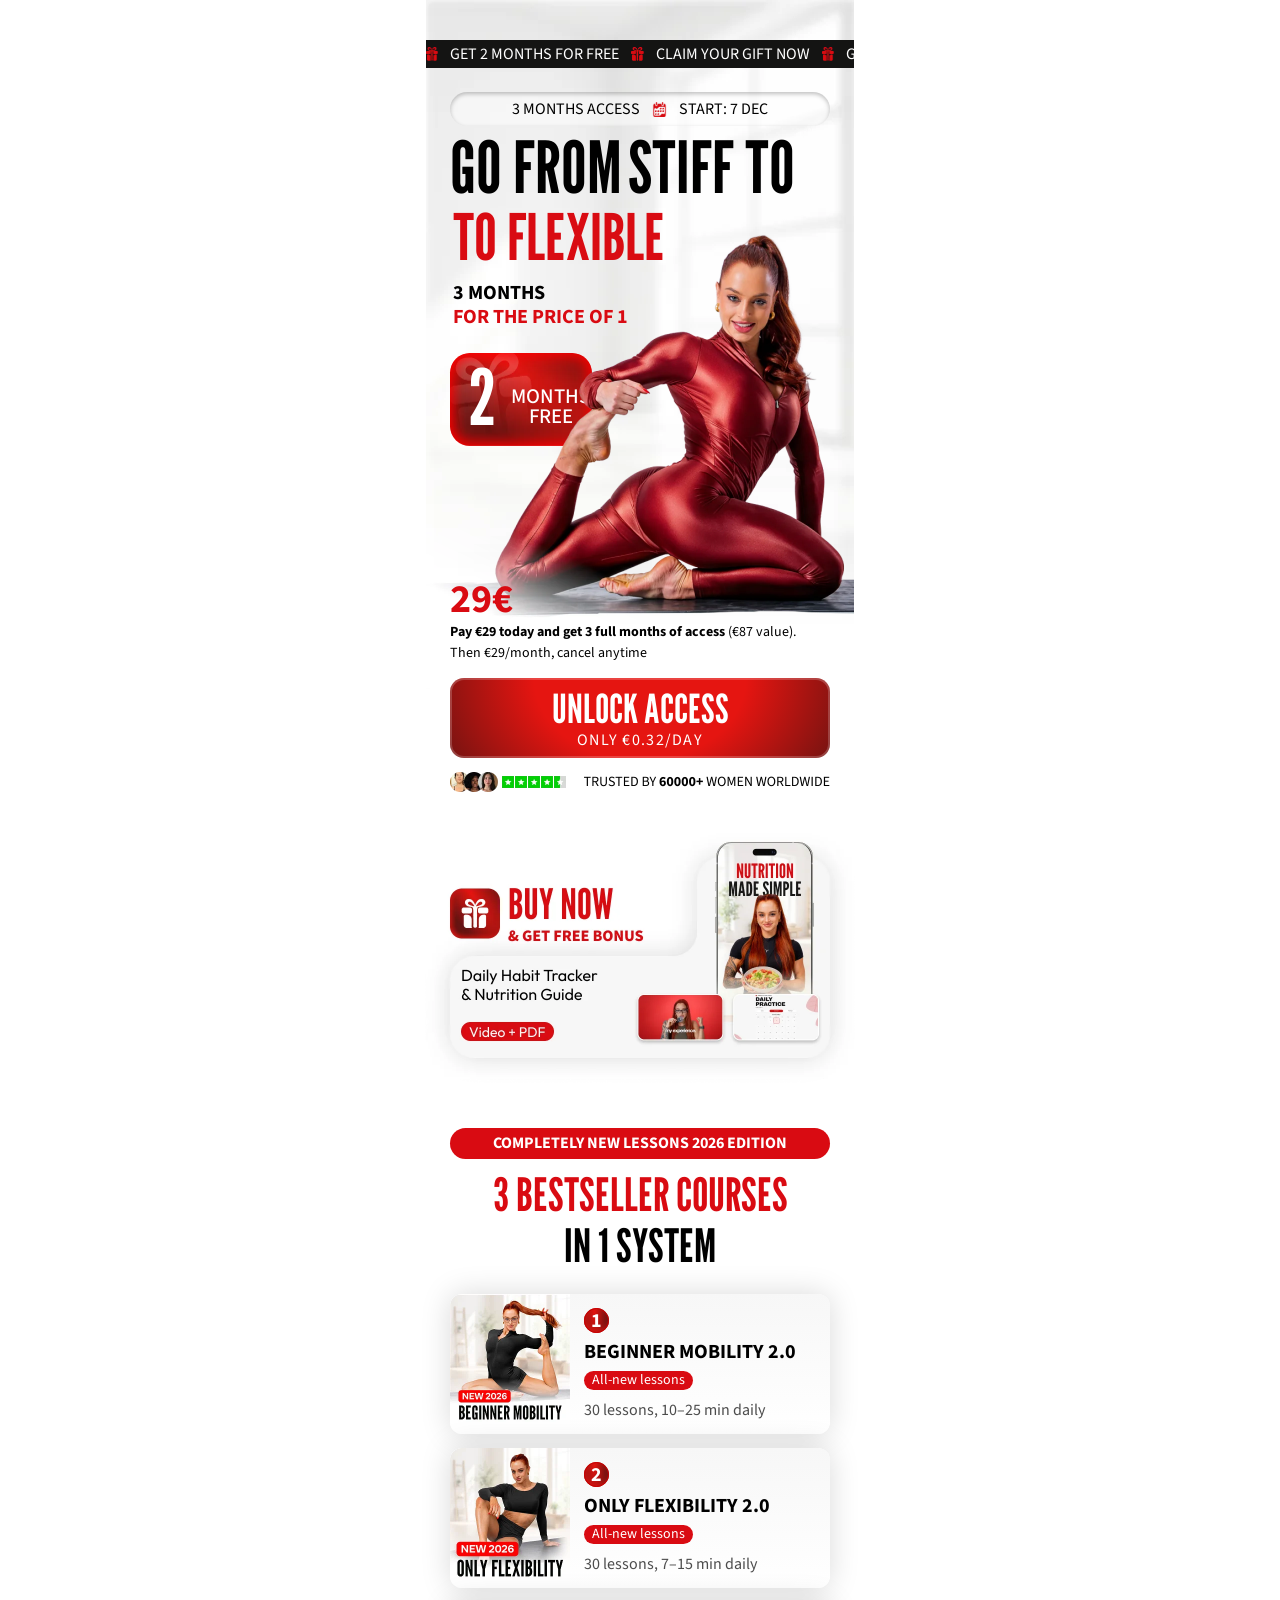
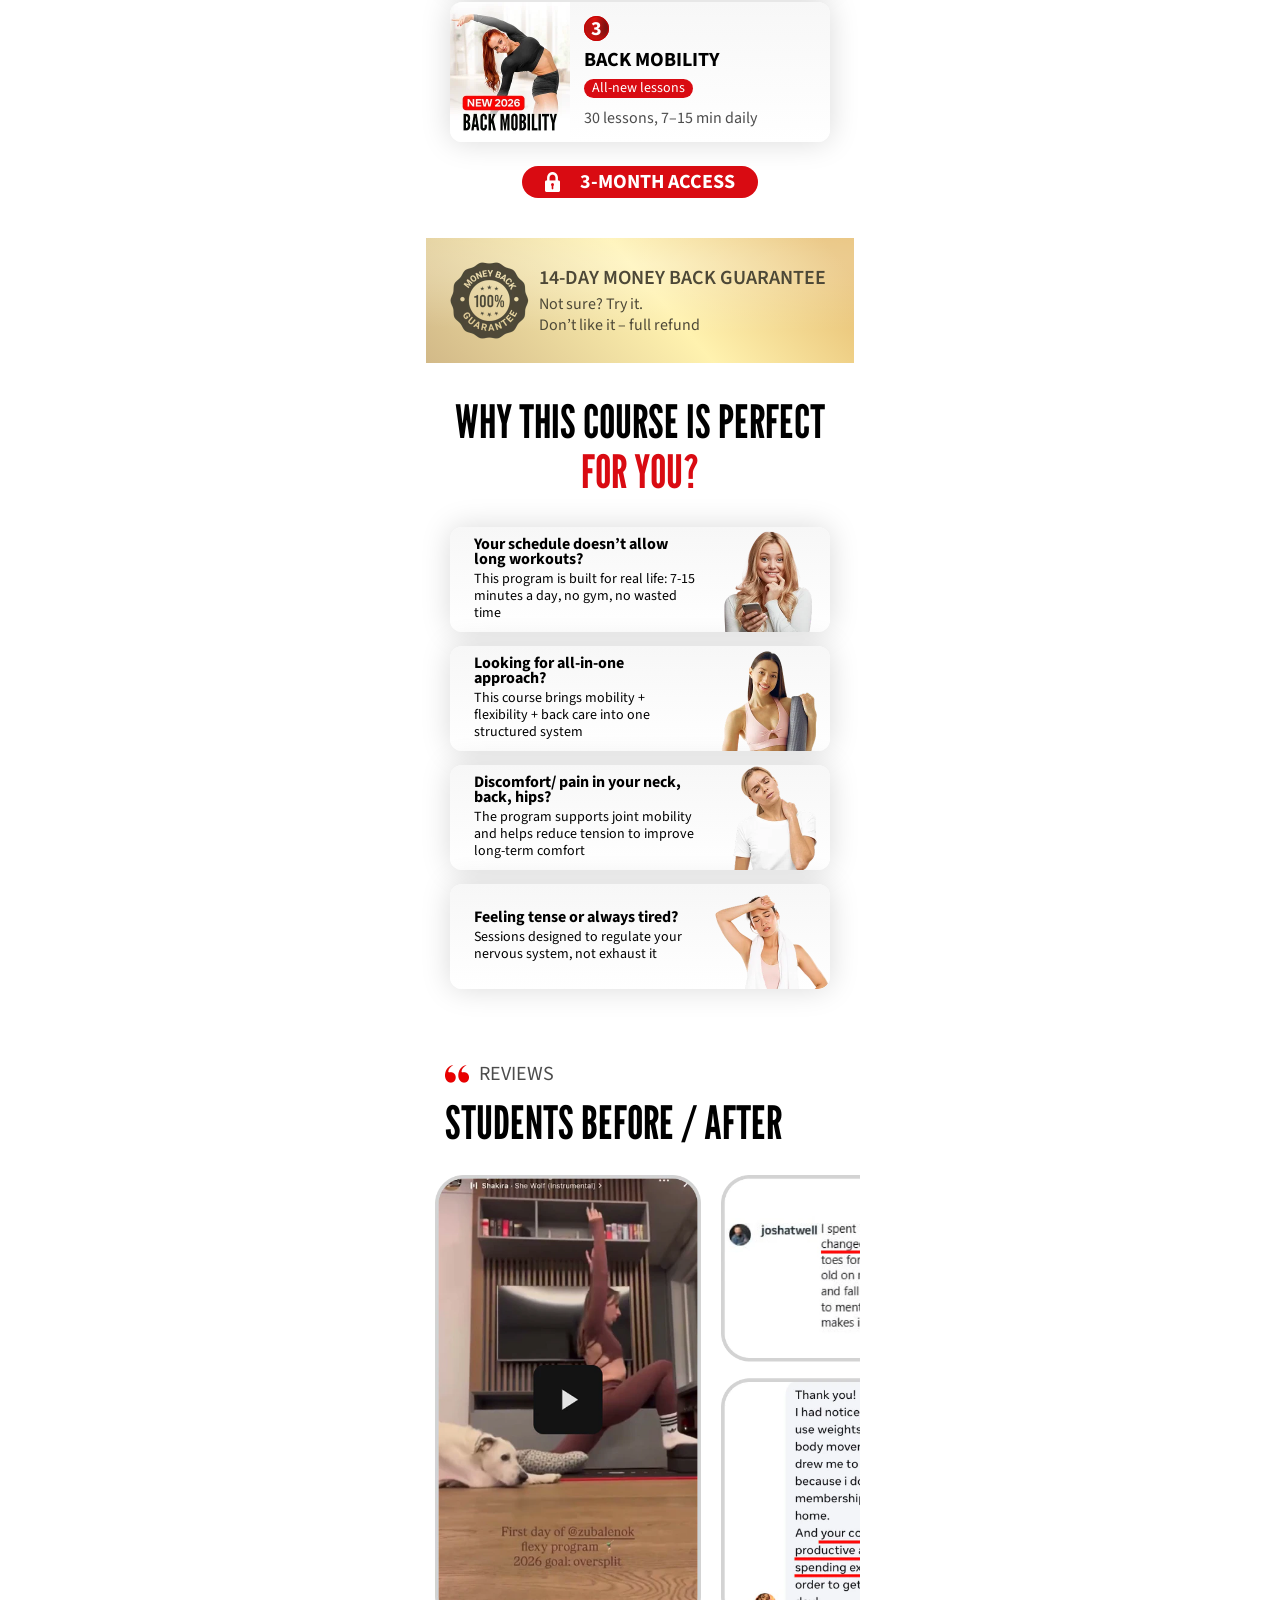
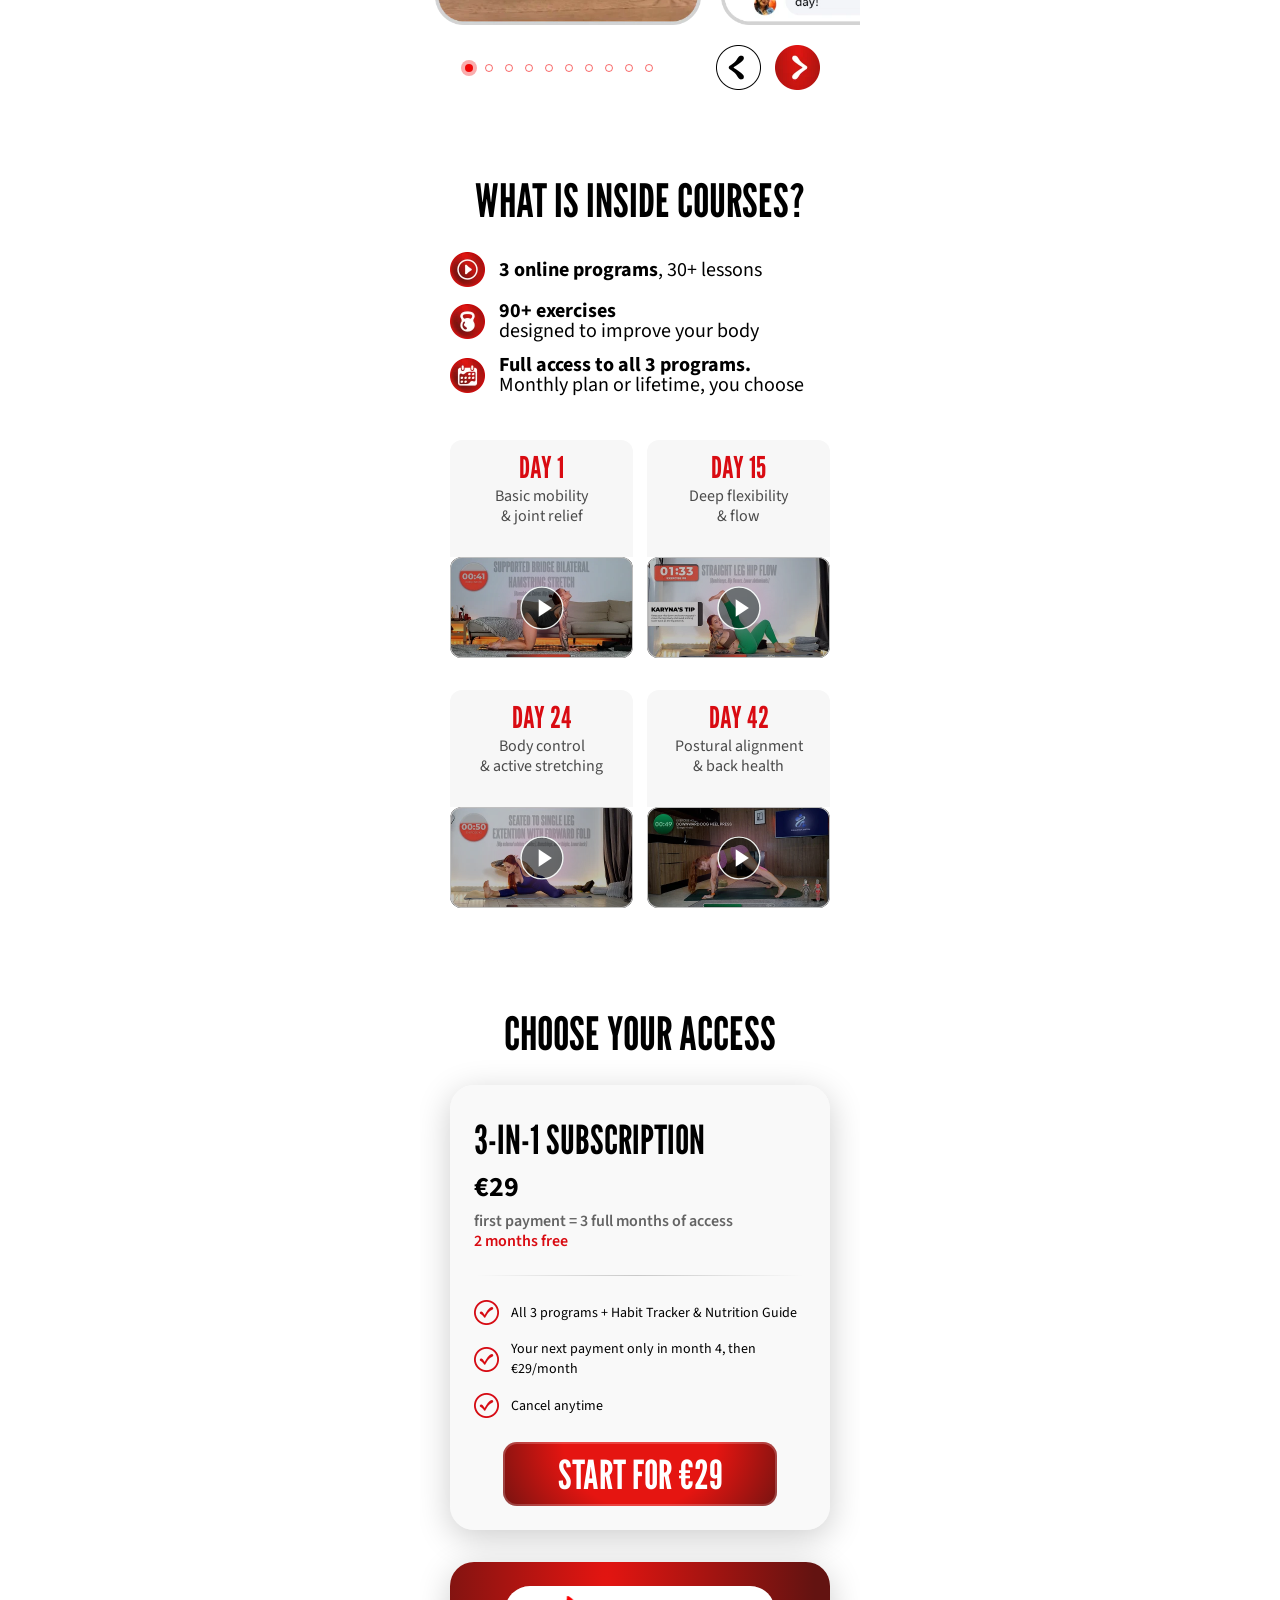
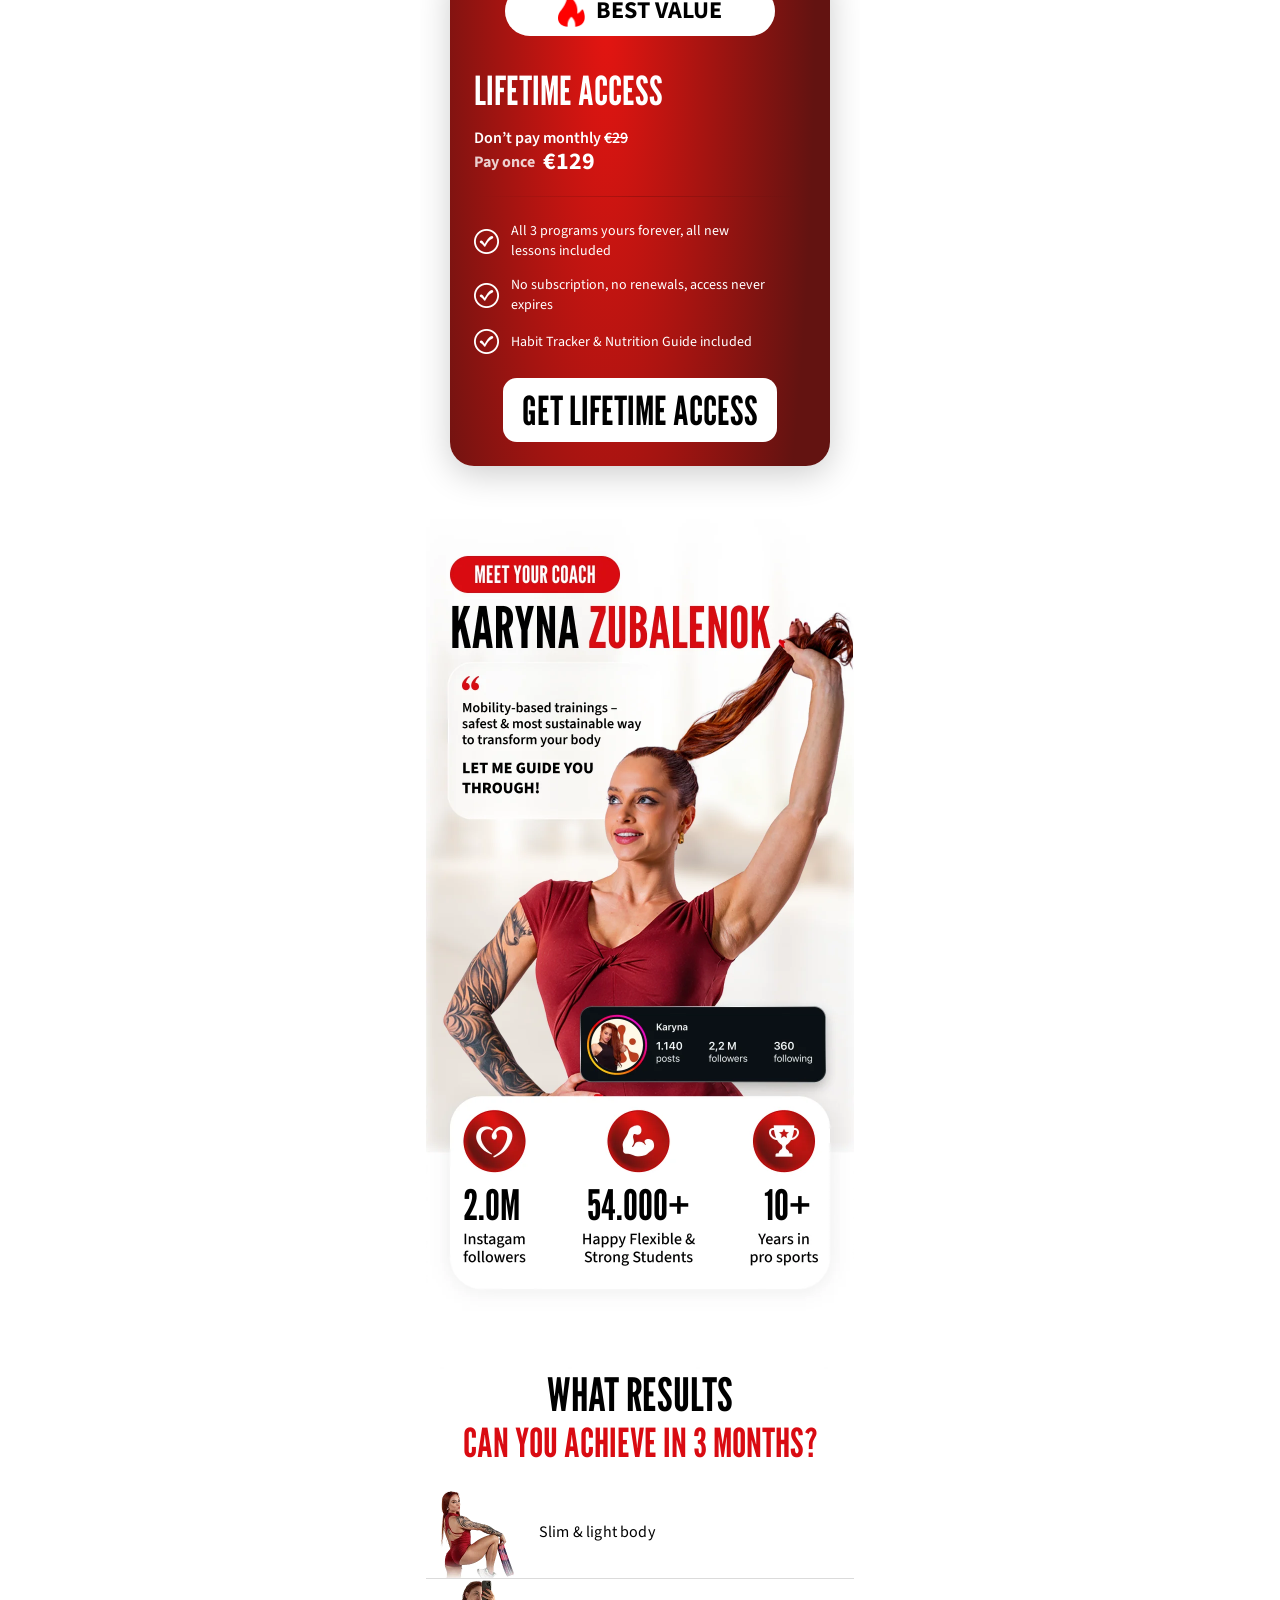
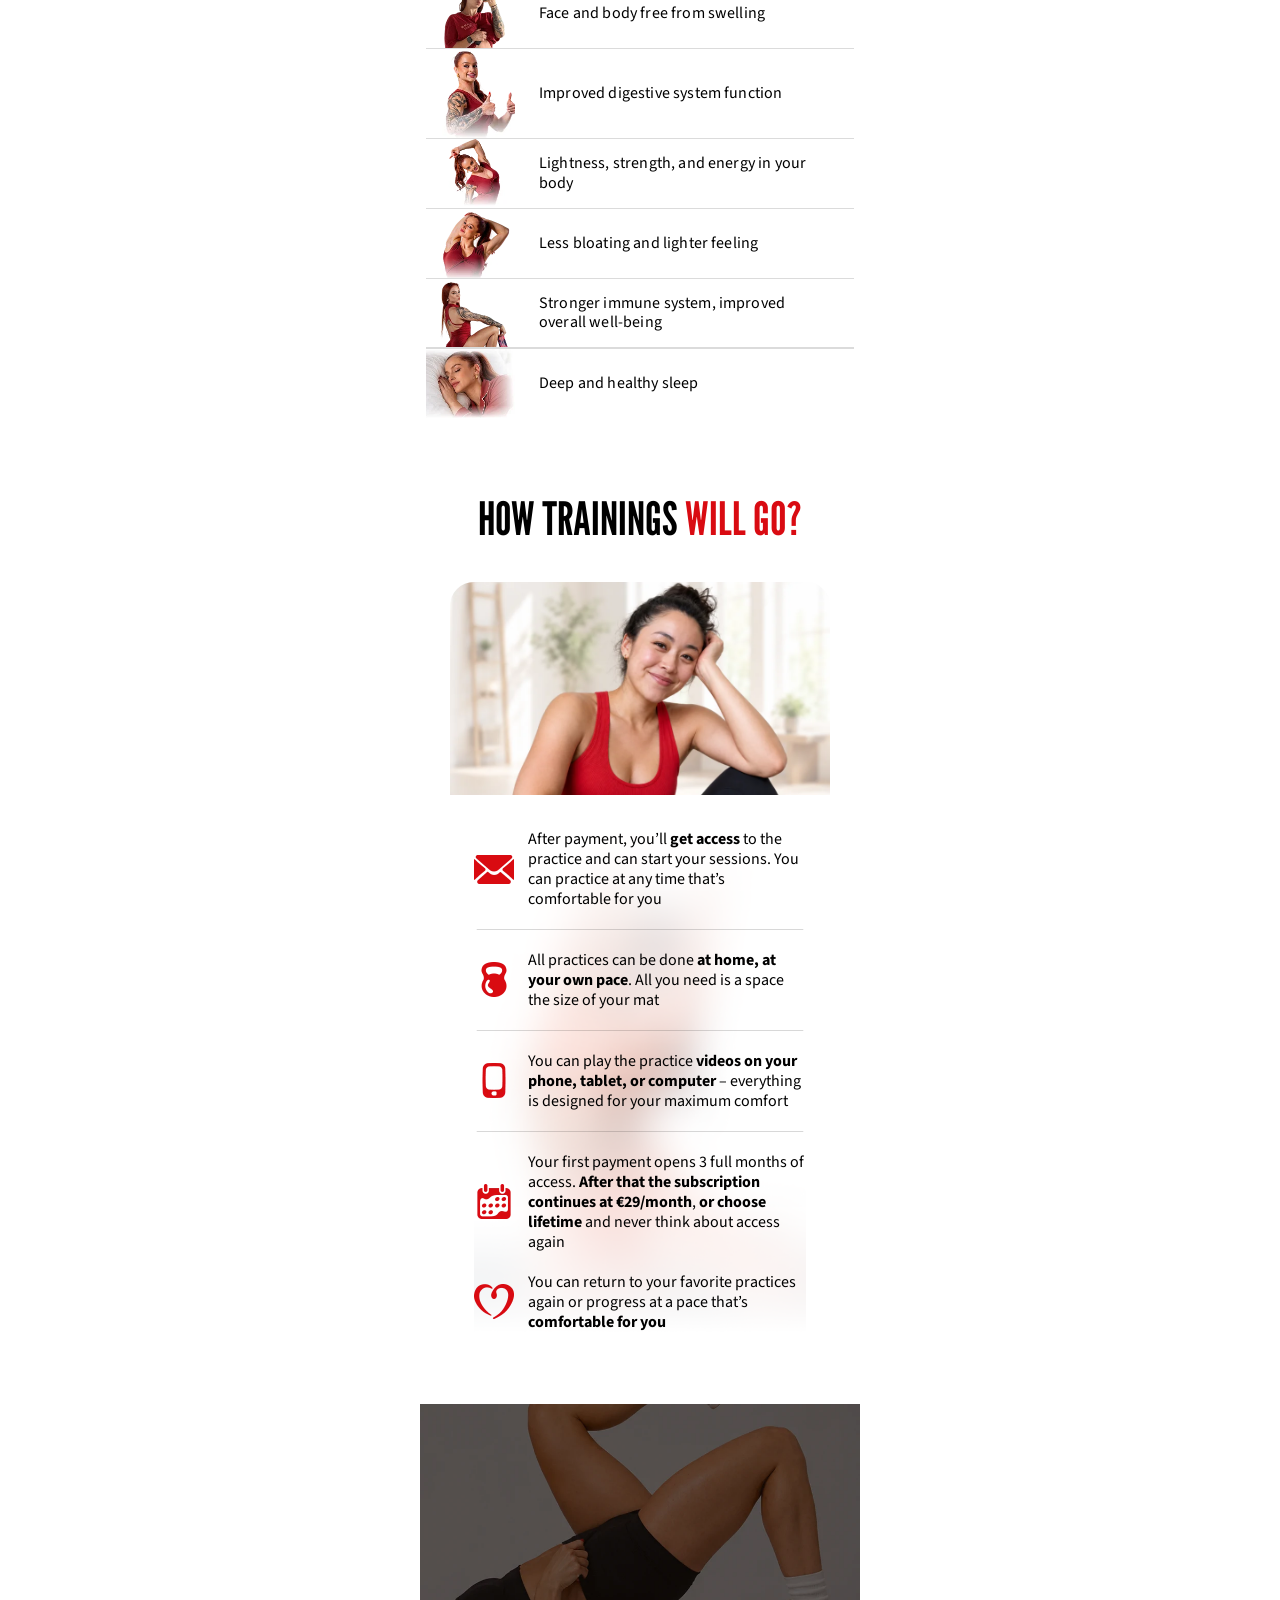
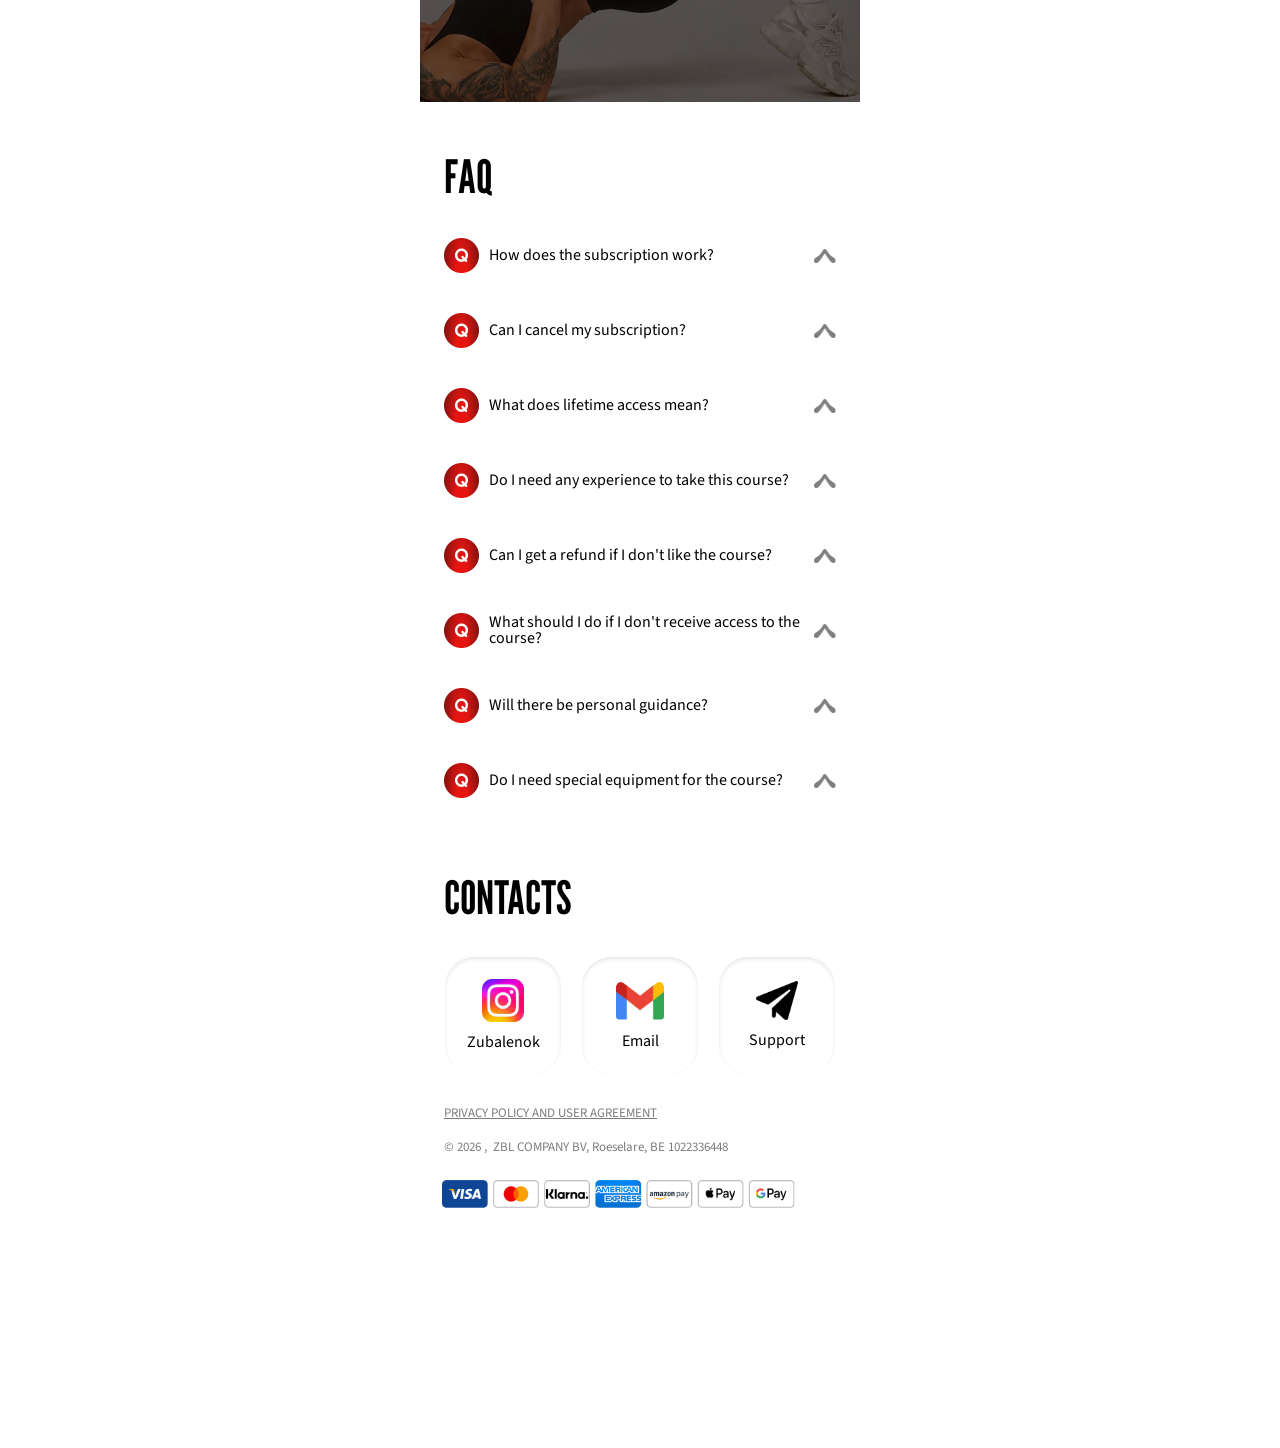
==== index.html @ 1d73bc90 "first commit" ====
<!DOCTYPE html>
<html lang="en">
<head>
<!-- Google tag (gtag.js) -->
<script async src="https://www.googletagmanager.com/gtag/js?id=G-GLELVWP1RP"></script>
<script>
  window.dataLayer = window.dataLayer || [];
  function gtag(){dataLayer.push(arguments);}
  gtag('js', new Date());

  gtag('config', 'G-GLELVWP1RP');
</script>
    <meta charset="UTF-8">
    <meta name="viewport" content="width=device-width, initial-scale=1.0">
    <link rel="icon" type="image/png" href="./images/favicon.png">
    <link rel="preconnect" href="https://itden-cdn.b-cdn.net" crossorigin>
    <link rel="preconnect" href="https://fonts.googleapis.com">
  <link rel="preconnect" href="https://fonts.gstatic.com" crossorigin>
  <link href="https://fonts.googleapis.com/css2?family=League+Gothic&family=Source+Sans+3:wght@400;500;700&display=swap" rel="stylesheet">
    <link rel="stylesheet" href="./css/nullStyle.css">
    <link rel="stylesheet" href="./css/main.css?v=5">
    <link rel="stylesheet" href="https://cdn.jsdelivr.net/npm/swiper@11/swiper-bundle.min.css" />
    <title>BESTSELLERS 5in1</title>


<script type="text/javascript">
    (function(c,l,a,r,i,t,y){
        c[a]=c[a]||function(){(c[a].q=c[a].q||[]).push(arguments)};
        t=l.createElement(r);t.async=1;t.src="https://www.clarity.ms/tag/"+i;
        y=l.getElementsByTagName(r)[0];y.parentNode.insertBefore(t,y);
    })(window, document, "clarity", "script", "u7ies15fv3");
</script>

<!-- Meta Pixel Code -->
<script>
!function(f,b,e,v,n,t,s)
{if(f.fbq)return;n=f.fbq=function(){n.callMethod?
n.callMethod.apply(n,arguments):n.queue.push(arguments)};
if(!f._fbq)f._fbq=n;n.push=n;n.loaded=!0;n.version='2.0';
n.queue=[];t=b.createElement(e);t.async=!0;
t.src=v;s=b.getElementsByTagName(e)[0];
s.parentNode.insertBefore(t,s)}(window, document,'script',
'https://connect.facebook.net/en_US/fbevents.js');

// Ініціалізація першого пікселя
fbq('init', '2020434495328471');

// Ініціалізація другого пікселя
fbq('init', '2244737233046681');

// Відстеження перегляду сторінки для ОБОХ пікселів однією командою
fbq('track', 'PageView');
</script>

<noscript>
  <img height="1" width="1" style="display:none" src="https://www.facebook.com/tr?id=2020434495328471&ev=PageView&noscript=1"/>
  <img height="1" width="1" style="display:none" src="https://www.facebook.com/tr?id=2244737233046681&ev=PageView&noscript=1"/>
</noscript>
<!-- End Meta Pixel Code -->

 <script id="usercentrics-cmp" src="https://web.cmp.usercentrics.eu/ui/loader.js" data-draft="true" data-settings-id="nZ-212iUmqSjlX" async></script>


 <script>
  document.addEventListener("DOMContentLoaded", () => {
    // Знаходимо наш span за ID
    const dateElement = document.getElementById("dynamic-date");

    if (dateElement) {
      // Масив зі скороченими назвами місяців
      const months = [
        "Jan", "Feb", "Mar", "Apr", "May", "Jun", 
        "Jul", "Aug", "Sep", "Oct", "Nov", "Dec"
      ];

      // Беремо поточну дату
      const today = new Date();
      
      // Створюємо нову дату на основі поточної і додаємо 1 день (завтра)
      const tomorrow = new Date(today);
      tomorrow.setDate(today.getDate() + 1);

      // Отримуємо день (без нуля попереду, тобто 1, 2, 15...)
      const day = tomorrow.getDate();
      
      // Отримуємо назву місяця з масиву
      const monthName = months[tomorrow.getMonth()];

      // Вставляємо результат у форматі "1 Jul"
      dateElement.textContent = `${day} ${monthName}`;
    }
  });
</script>
</head>
<body>
<div class="wrapper">
<div class="tr1">
    
    <!-- Фонові елементи -->
    <div class="tr1-bg-gradient-top"></div>
    <img class="tr1-hero-img" src="./images/img35.webp" alt="">

    <!-- Верхній UI (Тікер + плашки) -->
    <div class="tr1-top-ui">
  <div class="tr1-ticker-wrapper">
    <div class="tr1-ticker">
      <!-- Група 1 (Оригінал) -->
      <div class="tr1-ticker-content">
        <img class="tr1-gift-icon" src="./images/img23.webp" alt="Gift">
        <div class="tr1-ticker-text">GET 2 MONTHS FOR FREE</div>
        <img class="tr1-gift-icon" src="./images/img23.webp" alt="Gift">
        <div class="tr1-ticker-text">CLAIM YOUR GIFT NOW</div>
         <img class="tr1-gift-icon" src="./images/img23.webp" alt="Gift">
        <div class="tr1-ticker-text">GET 2 MONTHS FOR FREE</div>
        <img class="tr1-gift-icon" src="./images/img23.webp" alt="Gift">
        <div class="tr1-ticker-text">CLAIM YOUR GIFT NOW</div>
         <img class="tr1-gift-icon" src="./images/img23.webp" alt="Gift">
        <div class="tr1-ticker-text">GET 2 MONTHS FOR FREE</div>
        <img class="tr1-gift-icon" src="./images/img23.webp" alt="Gift">
        <div class="tr1-ticker-text">CLAIM YOUR GIFT NOW</div>
         <img class="tr1-gift-icon" src="./images/img23.webp" alt="Gift">
        <div class="tr1-ticker-text">GET 2 MONTHS FOR FREE</div>
        <img class="tr1-gift-icon" src="./images/img23.webp" alt="Gift">
        <div class="tr1-ticker-text">CLAIM YOUR GIFT NOW</div>
      </div>
    </div>
  </div>
  <div class="tr1-chips-wrap">
    <div class="tr1-chip">
      <div class="tr1-chip-text">3 Months Access</div>
      <img src="./images/img5.webp" class="calendar" alt="">
      <div class="tr1-chip-text">start: <span id="dynamic-date"></span></div>
    </div>
  </div>
</div>

    <!-- Заголовки -->
    <div class="tr1-title tr1-title-1">Go from</div>
    <div class="tr1-title tr1-title-2">stiff to</div>
    <div class="tr1-title tr1-title-3">to Flexible&nbsp;</div>
    <div class="tr1-title-sub">
      <span class="tr1-title-sub-black">3 MONTHS</span>
      <span class="tr1-title-sub-red"><br/>FOR THE PRICE OF 1</span>
    </div>

    <!-- Бейдж "2 MONTHS FREE" -->
    <button data-href="" class="tr1-badge-2months">
      <div class="tr1-badge-num">2</div>
      <div class="tr1-badge-text">MONTHS FREE</div>
    </button>



    <!-- Нижній контент (Ціна, Кнопка, Trust Badge) -->
    <div class="tr1-bottom-content">
      
      <div class="tr1-price-wrap">
        <div class="tr1-price-large-wrap">
          <div class="tr1-price-large">29€</div>
        </div>
        <div class="tr1-price-desc-wrap">
          <span class="tr1-price-desc-bold">Pay €29 today and get 3 full months of access <span class="tr1-price-desc-normal">(€87 value). Then €29/month, cancel anytime</span></span>
          
        </div>
      </div>
      
      <div class="tr1-cta-wrap">
        <button class="tr1-cta-btn">
          <div class="tr1-cta-title">Unlock access</div>
          <div class="tr1-cta-subtitle">ONLY €0.32/DAY</div>
        </button>
      </div>

      <!-- Trust Badge (З використанням img12.webp замість купи дівів) -->
      <div class="tr1-trust-badge">
        <img class="tr1-trust-img" src="./images/img12.webp" alt="Trusted by 60000+ women">
      </div>
      
    </div>
  </div>

  <img src="./images/img13.webp" alt="">


  <div class="tr2">
    
    <!-- Заголовок блоку -->
    <div class="tr2-header">
      <div class="tr2-badge-top">
        <div class="tr2-badge-top-text">COMPLETELY NEW LESSONS 2026 EDITION</div>
      </div>
      <div class="tr2-main-title">
        <span class="tr2-title-red">3 BESTSELLER COURSES <br/></span>
        <span class="tr2-title-black">IN 1 SYSTEM</span>
      </div>
    </div>

    <!-- Контейнер з картками курсів -->
    <div class="tr2-cards-wrapper">
      
      <!-- Картка 1 -->
      <div class="tr2-card">
        <img class="tr2-card-img" src="./images/img9.webp" alt="Beginner mobility 2.0" />
        <div class="tr2-card-content">
          <div class="tr2-card-title-wrap">
            <div class="tr2-card-num-box">
              <div class="tr2-card-num">1</div>
            </div>
            <div class="tr2-card-title">Beginner mobility 2.0</div>
          </div>
          <div class="tr2-card-badge">
            <div class="tr2-card-badge-text">All-new lessons</div>
          </div>
          <div class="tr2-card-desc">30 lessons, 10–25 min daily</div>
        </div>
      </div>

      <!-- Картка 2 -->
      <div class="tr2-card">
        <img class="tr2-card-img" src="./images/img10.webp" alt="Only Flexibility 2.0" />
        <div class="tr2-card-content">
          <div class="tr2-card-title-wrap">
            <div class="tr2-card-num-box">
              <div class="tr2-card-num">2</div>
            </div>
            <div class="tr2-card-title">Only Flexibility 2.0</div>
          </div>
          <div class="tr2-card-badge">
            <div class="tr2-card-badge-text">All-new lessons</div>
          </div>
          <div class="tr2-card-desc">30 lessons, 7–15 min daily</div>
        </div>
      </div>

      <!-- Картка 3 -->
      <div class="tr2-card">
        <img class="tr2-card-img" src="./images/img11.webp" alt="Back mobility" />
        <div class="tr2-card-content">
          <div class="tr2-card-title-wrap">
            <div class="tr2-card-num-box">
              <div class="tr2-card-num">3</div>
            </div>
            <div class="tr2-card-title">Back mobility</div>
          </div>
          <div class="tr2-card-badge">
            <div class="tr2-card-badge-text">All-new lessons</div>
          </div>
          <div class="tr2-card-desc">30 lessons, 7–15 min daily</div>
        </div>
      </div>

    </div>

    <!-- Нижня плашка з замком -->
    <div class="tr2-bottom-badge">
      <div class="tr2-bottom-badge-inner">
        <img class="tr2-bottom-badge-icon" src="./images/img42.webp" alt="Lock">
        <div class="tr2-bottom-badge-text">3-month access</div>
      </div>
    </div>

  </div>



  <div class="tr3">
    
    <!-- Бейдж гарантії -->
    <img class="tr3-badge" src="./images/img36.webp" alt="100% Guarantee" />
    
    <!-- Текстова частина -->
    <div class="tr3-content">
      <div class="tr3-title">14-Day MONEY BACK Guarantee</div>
      <div class="tr3-desc">Not sure? Try it.<br>Don’t like it – full refund</div>
    </div>
    
  </div>



  <div class="tr4">
    <div class="tr4-inner">
      
      <!-- Заголовок -->
      <div class="tr4-header">
        <h2 class="tr4-title">
          <span class="tr4-title-black">WHY THIS COURSE IS PERFECT</span>
          <span class="tr4-title-red"> FOR YOU?</span>
        </h2>
      </div>

      <!-- Контейнер з картками -->
      <div class="tr4-cards-wrapper">
        
        <!-- Картка 1 -->
        <div class="tr4-card">
          <div class="tr4-card-content">
            <h3 class="tr4-card-title">Your schedule doesn’t allow long workouts?</h3>
            <p class="tr4-card-desc">This program is built for real life: 7-15 minutes a day, no gym, no wasted time</p>
          </div>
          <img class="tr4-card-img" src="./images/img14.webp" alt="Time saving" />
        </div>

        <!-- Картка 2 -->
        <div class="tr4-card">
          <div class="tr4-card-content">
            <h3 class="tr4-card-title">Looking for all-in-one approach?</h3>
            <p class="tr4-card-desc">This course brings mobility + flexibility + back care into one structured system</p>
          </div>
          <img class="tr4-card-img" src="./images/img17.webp" alt="All in one" />
        </div>

        <!-- Картка 3 -->
        <div class="tr4-card">
          <div class="tr4-card-content">
            <h3 class="tr4-card-title">Discomfort/ pain in your neck, back, hips?</h3>
            <p class="tr4-card-desc">The program supports joint mobility and helps reduce tension to improve long-term comfort</p>
          </div>
          <img class="tr4-card-img" src="./images/img15.webp" alt="Neck pain" />
        </div>

        <!-- Картка 4 -->
        <div class="tr4-card">
          <div class="tr4-card-content">
            <h3 class="tr4-card-title">Feeling tense or always tired?</h3>
            <p class="tr4-card-desc">Sessions designed to regulate your nervous system, not exhaust it</p>
          </div>
          <img class="tr4-card-img tr4-card-img-last" src="./images/img16.webp" alt="Tiredness" />
        </div>

      </div>
    </div>
  </div>




  <div class="s9">
    <div class="s9__header">
        <div class="s9__review-label">
          <img src="./images/img38.webp" style="width: 24px;" alt="">
            REVIEWS
        </div>
        <h2 class="mainTitle" style="text-align: left;">Students BEFORE / AFTER</h2>
    </div>

    <div class="swiper gallery-swiper">
<div class="swiper-wrapper">

  <!-- slide7.webp → IMG_0526.MP4 -->
  <div class="swiper-slide s9__slide" data-video="https://itden-cdn.b-cdn.net/stretching/IMG_0526.MP4">
    <img loading="lazy" src="./images/galerry/slide7.webp" alt="Review 7" class="s9__img">
  </div>

  <!-- slide1.webp — no video -->
  <div class="swiper-slide s9__slide">
    <img loading="lazy" src="./images/galerry/slide1.webp" alt="Review 1" class="s9__img">
  </div>

  <!-- slide8.webp → video1.MP4 -->
  <div class="swiper-slide s9__slide" data-video="https://itden-cdn.b-cdn.net/stretching/jdnvkjdfuh232.mp4">
    <img loading="lazy" src="./images/galerry/slide8.webp" alt="Review 8" class="s9__img">
  </div>

  <!-- slide9.webp → video4.MP4 (slide15 в назві) -->
  <div class="swiper-slide s9__slide" data-video="https://itden-cdn.b-cdn.net/stretching/video4.MP4">
    <img loading="lazy" src="./images/galerry/slide9.webp" alt="Review 9" class="s9__img">
  </div>

  <!-- slide10.webp → FrontSplit_Video.mp4 (slide10) -->
  <div class="swiper-slide s9__slide" data-video="https://itden-cdn.b-cdn.net/stretching/Instagram_15.04.2026_FrontSplit_Video.mp4">
    <img loading="lazy" src="./images/galerry/slide10.webp" alt="Review 10" class="s9__img">
  </div>

  <!-- slide11.webp → FullSplit_Video.MP4 (slide21) -->
  <div class="swiper-slide s9__slide" data-video="https://itden-cdn.b-cdn.net/stretching/Instagram_15.04.2026_FullSplit_Video.MP4">
    <img loading="lazy" src="./images/galerry/slide11.webp" alt="Review 11" class="s9__img">
  </div>

  <!-- slide2.webp — no video -->
  <div class="swiper-slide s9__slide">
    <img loading="lazy" src="./images/galerry/slide2.webp" alt="Review 2" class="s9__img">
  </div>

  <!-- slide12.webp → video3.MP4 -->
  <div class="swiper-slide s9__slide" data-video="https://itden-cdn.b-cdn.net/stretching/video3.MP4">
    <img loading="lazy" src="./images/galerry/slide12.webp" alt="Review 12" class="s9__img">
  </div>

  <!-- slide13.webp → Splits Course (slide23) -->
  <div class="swiper-slide s9__slide" data-video="https://itden-cdn.b-cdn.net/stretching/Splits%20Course%20from%20Zubalenok%20on%20IG.mp4">
    <img loading="lazy" src="./images/galerry/slide13.webp" alt="Review 13" class="s9__img">
  </div>

  <!-- slide14.webp → video2.MP4 -->
  <div class="swiper-slide s9__slide" data-video="https://itden-cdn.b-cdn.net/stretching/video2.MP4">
    <img loading="lazy" src="./images/galerry/slide14.webp" alt="Review 14" class="s9__img">
  </div>

  <!-- slide3.webp — no video -->
  <div class="swiper-slide s9__slide">
    <img loading="lazy" src="./images/galerry/slide3.webp" alt="Review 3" class="s9__img">
  </div>

  <!-- slide15.webp → MiddleSplit_Video.mp4 (slide18) -->
  <div class="swiper-slide s9__slide" data-video="https://itden-cdn.b-cdn.net/stretching/video4.MP4">
    <img loading="lazy" src="./images/galerry/slide15.webp" alt="Review 15" class="s9__img">
  </div>

  <!-- slide16.webp — no video -->
  <div class="swiper-slide s9__slide">
    <img loading="lazy" src="./images/galerry/slide16.webp" alt="Review 16" class="s9__img">
  </div>

  <!-- slide17.webp → video5.MP4 -->
  <div class="swiper-slide s9__slide" data-video="https://itden-cdn.b-cdn.net/stretching/video5.MP4">
    <img loading="lazy" src="./images/galerry/slide17.webp" alt="Review 17" class="s9__img">
  </div>

  <!-- slide4.webp — no video -->
  <div class="swiper-slide s9__slide">
    <img loading="lazy" src="./images/galerry/slide4.webp" alt="Review 4" class="s9__img">
  </div>

  <!-- slide18.webp — no video (MiddleSplit вже на slide15) -->
  <div class="swiper-slide s9__slide" data-video="https://itden-cdn.b-cdn.net/stretching/Instagram_15.04.2026_MiddleSplit_Video.mp4">
    <img loading="lazy" src="./images/galerry/slide18.webp" alt="Review 18" class="s9__img">
  </div>

  <!-- slide19.webp — no video -->
  <div class="swiper-slide s9__slide">
    <img loading="lazy" src="./images/galerry/slide19.webp" alt="Review 19" class="s9__img">
  </div>

  <!-- slide20.webp → video6.MP4 -->
  <div class="swiper-slide s9__slide" data-video="https://itden-cdn.b-cdn.net/stretching/feur289aew.mp4">
    <img loading="lazy" src="./images/galerry/slide20.webp" alt="Review 20" class="s9__img">
  </div>

  <!-- slide5.webp — no video (video1 вже на slide8) -->
  <div class="swiper-slide s9__slide">
    <img loading="lazy" src="./images/galerry/slide5.webp" alt="Review 5" class="s9__img">
  </div>

  <!-- slide21.webp — no video -->
  <div class="swiper-slide s9__slide" data-video="https://itden-cdn.b-cdn.net/stretching/Instagram_15.04.2026_FullSplit_Video.MP4">
    <img loading="lazy" src="./images/galerry/slide21.webp" alt="Review 21" class="s9__img">
  </div>

  <!-- slide22.webp — no video -->
  <div class="swiper-slide s9__slide">
    <img loading="lazy" src="./images/galerry/slide22.webp" alt="Review 22" class="s9__img">
  </div>

  <!-- slide23.webp — no video (Splits вже на slide13) -->
  <div class="swiper-slide s9__slide" data-video="https://itden-cdn.b-cdn.net/stretching/Splits%20Course%20from%20Zubalenok%20on%20IG.mp4">
    <img loading="lazy" src="./images/galerry/slide23.webp" alt="Review 23" class="s9__img">
  </div>

  <!-- slide6.webp — no video -->
  <div class="swiper-slide s9__slide">
    <img loading="lazy" src="./images/galerry/slide6.webp" alt="Review 6" class="s9__img">
  </div>

</div>

        
    </div>
    <div class="s8__controls">
        <div class="swiper-pagination gallery-slider-pagination"></div>
        
        <div class="s8__nav">
            <div class="swiper-button-prev s8__arrow-prev">
                <img src="./images/img25.webp" alt="">
            </div>
            <div class="swiper-button-next s8__arrow-next">
                <img src="./images/img24.webp" alt="">
            </div>
        </div>
    </div>
</div>



<div class="tr5">
    
    <!-- Верхня частина: Заголовок та список -->
    <div class="tr5-top-section">
      <h2 class="tr5-title">What is inside Courses?</h2>
      
      <div class="tr5-list">
        <div class="tr5-list-item">
          <img class="tr5-list-icon" src="./images/img20.webp" alt="Play">
          <div class="tr5-list-text" style="flex-direction: row; justify-content: left;">
            <span class="tr5-text-bold">3 online programs</span><span class="tr5-text-normal">, 30+ lessons</span>
          </div>
        </div>
        <div class="tr5-list-item">
          <img class="tr5-list-icon" src="./images/img18.webp" alt="Kettlebell">
          <div class="tr5-list-text">
            <span class="tr5-text-bold">90+ exercises </span><span class="tr5-text-normal">designed to improve your body</span>
          </div>
        </div>
        <div class="tr5-list-item">
          <img class="tr5-list-icon" src="./images/img19.webp" alt="Calendar">
          <div class="tr5-list-text">
            <span class="tr5-text-bold">Full access to all 3 programs.</span><span class="tr5-text-normal"> Monthly plan or lifetime, you choose</span>
          </div>
        </div>
      </div>
    </div>

    <!-- Нижня частина: Сітка з відео-картками -->
    <div class="tr5-grid-section">
      
      <!-- Ряд 1 -->
      <div class="tr5-grid-row">
        <!-- Картка 1 -->
        <div class="tr5-grid-card">
          <div class="tr5-card-header">
            <div class="tr5-card-day">day 1</div>
            <div class="tr5-card-desc">Basic mobility <br/>& joint relief</div>
          </div>
          <div class="video-card-item tr5-video-container">
            <div class="video-wrapper-small tr5-video-wrapper">
              <!-- Замініть data-src на ваші реальні відео URL -->
              <video class="video-player tr5-video" data-src="https://www.w3schools.com/html/mov_bbb.mp4" poster="./images/p1.webp" playsinline loop muted></video>
            </div>
          </div>
        </div>
        
        <!-- Картка 2 -->
        <div class="tr5-grid-card">
          <div class="tr5-card-header">
            <div class="tr5-card-day">day 15</div>
            <div class="tr5-card-desc">Deep flexibility <br/>& flow</div>
          </div>
          <div class="video-card-item tr5-video-container">
            <div class="video-wrapper-small tr5-video-wrapper">
              <video class="video-player tr5-video" data-src="https://www.w3schools.com/html/mov_bbb.mp4" poster="./images/p2.webp" playsinline loop muted></video>
            </div>
          </div>
        </div>
      </div>

      <!-- Ряд 2 -->
      <div class="tr5-grid-row">
        <!-- Картка 3 -->
        <div class="tr5-grid-card">
          <div class="tr5-card-header">
            <div class="tr5-card-day">day 24</div>
            <div class="tr5-card-desc">Body control <br/>& active stretching</div>
          </div>
          <div class="video-card-item tr5-video-container">
            <div class="video-wrapper-small tr5-video-wrapper">
              <video class="video-player tr5-video" data-src="https://www.w3schools.com/html/mov_bbb.mp4" poster="./images/p3.webp" playsinline loop muted></video>
            </div>
          </div>
        </div>
        
        <!-- Картка 4 -->
        <div class="tr5-grid-card">
          <div class="tr5-card-header">
            <div class="tr5-card-day">day 42</div>
            <div class="tr5-card-desc">Postural alignment <br/>& back health</div>
          </div>
          <div class="video-card-item tr5-video-container">
            <div class="video-wrapper-small tr5-video-wrapper">
              <video class="video-player tr5-video" data-src="https://www.w3schools.com/html/mov_bbb.mp4" poster="./images/p4.webp" playsinline loop muted></video>
            </div>
          </div>
        </div>
      </div>

    </div>
  </div>



  <div class="tr6">
    
    <!-- Заголовок -->
    <div class="tr6-header">
      <h2 class="tr6-main-title">Choose your access</h2>
    </div>

    <!-- Картка 1: Підписка (Світла) -->
    <div class="tr6-card tr6-card-sub">
      
      <div class="tr6-card-top">
        <h3 class="tr6-card-title">3-IN-1 SUBSCRIPTION</h3>
        <div class="tr6-price-block">
          <div class="tr6-price-main">€29</div>
          <div class="tr6-price-desc">
            <span class="tr6-price-text">first payment = 3 full months of access<br/></span>
            <span class="tr6-price-highlight">2 months free</span>
          </div>
        </div>
      </div>

      <svg width="333" height="1" viewBox="0 0 333 1" fill="none" xmlns="http://www.w3.org/2000/svg">
  <path opacity="0.2" d="M0.5 0.5H332.5" stroke="url(#paint0_linear_500_1811)" stroke-linecap="round" />
  <defs>
    <linearGradient id="paint0_linear_500_1811" x1="0.5" y1="1" x2="332.5" y2="1" gradientUnits="userSpaceOnUse">
      <stop stop-opacity="0" />
      <stop offset="0.490385" />
      <stop offset="1" stop-opacity="0" />
    </linearGradient>
  </defs>
</svg>

      <div class="tr6-features">
        <div class="tr6-feature">
          <img class="tr6-check" src="./images/img28.webp" alt="Check">
          <div class="tr6-feature-text">All 3 programs + Habit Tracker & Nutrition Guide</div>
        </div>
        <div class="tr6-feature">
          <img class="tr6-check" src="./images/img28.webp" alt="Check">
          <div class="tr6-feature-text tr6-feature-text-wide-1">Your next payment only in month 4, then €29/month</div>
        </div>
        <div class="tr6-feature">
          <img class="tr6-check" src="./images/img28.webp" alt="Check">
          <div class="tr6-feature-text">Cancel anytime</div>
        </div>
      </div>

      <button class="tr6-btn tr6-btn-red">START FOR €29</button>

    </div>

    

    <!-- Картка 2: Назавжди (Червона) -->
    <div class="tr6-card tr6-card-life">
      
      <div class="tr6-badge-value">
        <img class="tr6-fire-icon" src="./images/img43.webp" alt="Fire">
        <div class="tr6-badge-value-text">BEST VALUE</div>
      </div>

      <div class="tr6-card-top">
        <h3 class="tr6-card-title-white">LIFETIME ACCESS</h3>
        <div class="tr6-price-block-life">
          <div class="tr6-strike-wrap">
            <span class="tr6-strike-text">Don’t pay monthly&nbsp;</span>
            <span class="tr6-strike-price">€29</span>
          </div>
          <div class="tr6-one-time-wrap">
            <span class="tr6-one-time-text">Pay once</span>
            <span class="tr6-one-time-price">€129</span>
          </div>
        </div>
      </div>

      <svg width="333" height="1" viewBox="0 0 333 1" fill="none" xmlns="http://www.w3.org/2000/svg">
  <path opacity="0.2" d="M0.5 0.5H332.5" stroke="url(#paint0_linear_500_1837)" stroke-linecap="round" />
  <defs>
    <linearGradient id="paint0_linear_500_1837" x1="0.5" y1="1" x2="332.5" y2="1" gradientUnits="userSpaceOnUse">
      <stop stop-opacity="0" />
      <stop offset="0.490385" />
      <stop offset="1" stop-opacity="0" />
    </linearGradient>
  </defs>
</svg>

      <div class="tr6-features">
        <div class="tr6-feature">
          <img class="tr6-check" src="./images/img29.webp" alt="Check">
          <div class="tr6-feature-text-white tr6-feature-text-wide-2">All 3 programs yours forever, all new lessons included</div>
        </div>
        <div class="tr6-feature">
          <img class="tr6-check" src="./images/img29.webp" alt="Check">
          <div class="tr6-feature-text-white tr6-feature-text-wide-3">No subscription, no renewals, access never expires</div>
        </div>
        <div class="tr6-feature">
          <img class="tr6-check" src="./images/img29.webp" alt="Check">
          <div class="tr6-feature-text-white">Habit Tracker & Nutrition Guide included</div>
        </div>
      </div>

      <button class="tr6-btn tr6-btn-white">GET LIFETIME ACCESS</button>

    </div>

  </div>




  <div class="tr7" id="coach-counters">
    
    <!-- Позиція 1: 2.2m -->
    <div class="tr7-counter-box tr7-pos-1">
      <span class="counter-value" data-target="2.2" data-is-float="true">0.0</span><span class="tr7-suffix">m</span>
    </div>

    <!-- Позиція 2: 60.000+ -->
    <div class="tr7-counter-box tr7-pos-2">
      <span class="counter-value" data-target="60" data-is-float="false">0</span><span class="tr7-suffix">.000+</span>
    </div>

    <!-- Позиція 3: 12+ -->
    <div class="tr7-counter-box tr7-pos-3">
      <span class="counter-value" data-target="12" data-is-float="false">0</span><span class="tr7-suffix">+</span>
    </div>

  </div>




  <div class="tr8">
    
    <!-- Заголовок блоку -->
    <div class="tr8-header">
      <div class="tr8-title-black">What results</div>
      <div class="tr8-title-red">can you achieve in 3 months?</div>
    </div>

    <!-- Список результатів -->
    <div class="tr8-list">
      
      <!-- Пункт 1 -->
      <div class="tr8-list-item tr8-item-90">
        <img class="tr8-item-img tr8-img-bg-1" src="./images/img1.webp" alt="Slim & light body" />
        <div class="tr8-item-text-wrap">
          <div class="tr8-item-text">Slim & light body</div>
        </div>
      </div>

      <!-- Пункт 2 -->
      <div class="tr8-list-item tr8-item-70 tr8-border-top">
        <img class="tr8-item-img tr8-img-bg-2" src="./images/img34.webp" alt="Face and body free from swelling" />
        <div class="tr8-item-text-wrap">
          <div class="tr8-item-text">Face and body free from swelling</div>
        </div>
      </div>

      <!-- Пункт 3 -->
      <div class="tr8-list-item tr8-item-90 tr8-border-top">
        <img class="tr8-item-img tr8-img-bg-3" src="./images/img32.webp" alt="Improved digestive system function" />
        <div class="tr8-item-text-wrap">
          <div class="tr8-item-text">Improved digestive system function</div>
        </div>
      </div>

      <!-- Пункт 4 -->
      <div class="tr8-list-item tr8-item-70 tr8-border-top">
        <img class="tr8-item-img tr8-img-bg-4" src="./images/img33.webp" alt="Lightness, strength, and energy" />
        <div class="tr8-item-text-wrap">
          <div class="tr8-item-text">Lightness, strength, and energy in your body</div>
        </div>
      </div>

      <!-- Пункт 5 -->
      <div class="tr8-list-item tr8-item-70 tr8-border-top">
        <img class="tr8-item-img tr8-img-bg-5" src="./images/img31.webp" alt="Less bloating" />
        <div class="tr8-item-text-wrap">
          <div class="tr8-item-text">Less bloating and lighter feeling</div>
        </div>
      </div>

      <!-- Пункт 6 -->
      <div class="tr8-list-item tr8-item-70 tr8-border-top tr8-border-bottom">
        <img class="tr8-item-img tr8-img-bg-6" src="./images/img1.webp" alt="Stronger immune system" />
        <div class="tr8-item-text-wrap">
          <div class="tr8-item-text">Stronger immune system, improved overall well-being</div>
        </div>
      </div>

      <!-- Пункт 7 -->
      <div class="tr8-list-item tr8-item-70 tr8-border-top">
        <img class="tr8-item-img tr8-img-bg-7" src="./images/img2.webp" alt="Deep and healthy sleep" />
        <div class="tr8-item-text-wrap">
          <div class="tr8-item-text">Deep and healthy sleep</div>
        </div>
      </div>

    </div>

  </div>



  <div class="tr9">
    
    <!-- Заголовок блоку -->
    <div class="tr9-header">
      <h2 class="tr9-main-title">
        <span class="tr9-title-black">How trainings </span>
        <span class="tr9-title-red">will go?</span>
      </h2>
    </div>

    <!-- Внутрішній блок з картинкою та списком -->
    <div class="tr9-card">
      
      <!-- Картинка з градієнтом знизу -->
      <div class="tr9-img-box">
        <img class="tr9-main-img" src="./images/img8.webp" alt="Coach Karyna" />
      </div>

      <!-- Список пунктів -->
      <div class="tr9-list-wrap">
        <div class="tr9-list">
          
          <!-- Пункт 1 -->
          <div class="tr9-list-item">
            <div class="tr9-icon-box">
              <img class="tr9-icon" src="./images/img39.webp" alt="Email access" />
            </div>
            <div class="tr9-text">
              After payment, you’ll <span class="tr9-text-bold">get access</span> to the practice and can start your sessions. You can practice at any time that’s comfortable for you
            </div>
          </div>

          <svg width="380" height="1" viewBox="0 0 380 1" fill="none" xmlns="http://www.w3.org/2000/svg">
  <path d="M0 0.5H380" stroke="black" stroke-opacity="0.2" />
</svg>

          <!-- Пункт 2 -->
          <div class="tr9-list-item">
            <div class="tr9-icon-box">
              <img class="tr9-icon" src="./images/img7.webp" alt="Home workout" />
            </div>
            <div class="tr9-text">
              All practices can be done <span class="tr9-text-bold">at home, at your own pace</span>. All you need is a space the size of your mat
            </div>
          </div>

          <svg width="380" height="1" viewBox="0 0 380 1" fill="none" xmlns="http://www.w3.org/2000/svg">
  <path d="M0 0.5H380" stroke="black" stroke-opacity="0.2" />
</svg>

          <!-- Пункт 3 -->
          <div class="tr9-list-item">
            <div class="tr9-icon-box">
              <img class="tr9-icon" src="./images/img6.webp" alt="Devices" />
            </div>
            <div class="tr9-text">
              You can play the practice <span class="tr9-text-bold">videos on your phone, tablet, or computer</span> – everything is designed for your maximum comfort
            </div>
          </div>

          <svg width="380" height="1" viewBox="0 0 380 1" fill="none" xmlns="http://www.w3.org/2000/svg">
  <path d="M0 0.5H380" stroke="black" stroke-opacity="0.2" />
</svg>

          <!-- Пункт 4 -->
          <div class="tr9-list-item">
            <div class="tr9-icon-box">
              <img class="tr9-icon" src="./images/img5.webp" alt="Calendar" />
            </div>
            <div class="tr9-text">
              Your first payment opens 3 full months of access. <span class="tr9-text-bold">After that the subscription continues at €29/month</span>, <span class="tr9-text-bold">or choose lifetime</span> and never think about access again
            </div>
          </div>

          <!-- Пункт 5 -->
          <div class="tr9-list-item">
            <div class="tr9-icon-box">
              <img class="tr9-icon tr9-icon-heart" src="./images/img30.webp" alt="Favorite" />
            </div>
            <div class="tr9-text">
              You can return to your favorite practices again or progress at a pace that’s <span class="tr9-text-bold">comfortable for you</span>
            </div>
          </div>

        </div>
      </div>

    </div>

  </div>




    <section class="commits">
        <img src="./images/commits/bg-commits.webp" alt="" class="bg-girl-commits">

        <div class="commits-ticker">
            <div class="commits-ticker-line line-left">
                <div class="ticker-group">
                    <img src="./images/commits/slide1_1.webp" alt="" class="commits-ticker-line-img">
                    <img src="./images/commits/slide1_2.webp" alt="" class="commits-ticker-line-img">
                    <img src="./images/commits/slide1_3.webp" alt="" class="commits-ticker-line-img">
                </div>
                <div class="ticker-group">
                    <img src="./images/commits/slide1_1.webp" alt="" class="commits-ticker-line-img">
                    <img src="./images/commits/slide1_2.webp" alt="" class="commits-ticker-line-img">
                    <img src="./images/commits/slide1_3.webp" alt="" class="commits-ticker-line-img">
                </div>
            </div>
        </div>

        <div class="commits-ticker" style="margin-top: 15px;">
            <div class="commits-ticker-line line-right">

                <div class="ticker-group">
                    <img src="./images/commits/slide2_1.webp" alt="" class="commits-ticker-line-img">
                    <img src="./images/commits/slide2_2.webp" alt="" class="commits-ticker-line-img">
                    <img src="./images/commits/slide2_3.webp" alt="" class="commits-ticker-line-img">
                </div>

                <div class="ticker-group">
                    <img src="./images/commits/slide2_1.webp" alt="" class="commits-ticker-line-img">
                    <img src="./images/commits/slide2_2.webp" alt="" class="commits-ticker-line-img">
                    <img src="./images/commits/slide2_3.webp" alt="" class="commits-ticker-line-img">
                </div>
            </div>
        </div>
    </section>

    <section class="faq">
        <div class="faq-container">
            <h2 class="inside-title">FAQ</h2>
        </div>
       <div class="s7__container">

    <!-- Питання 1 -->
    <div class="s7__item">
        <div class="s7__question">
            <img class="container-q-icon" src="./images/fq.webp" alt="Icon">
            <span class="s7__q-text">How does the subscription work?</span>
            <div class="s7__arrow"><img src="./images/arr.webp" alt=""></div>
        </div>
        <div class="s7__answer">
            <div class="s7__answer-inner">
                <div class="s7__answer-bubble">
                    You pay €29 today and get 3 full months of access, 2 months free. From month 4 it’s €29/month. Cancel anytime
                    <img src="./images/vect.webp" alt="" class="vector">
                </div>
                <img src="./images/img4.webp" alt="" class="s7__avatar">
            </div>
        </div>
    </div>

    <!-- Питання 2 -->
    <div class="s7__item">
        <div class="s7__question">
            <img class="container-q-icon" src="./images/fq.webp" alt="Icon">
            <span class="s7__q-text">Can I cancel my subscription?</span>
            <div class="s7__arrow"><img src="./images/arr.webp" alt=""></div>
        </div>
        <div class="s7__answer">
            <div class="s7__answer-inner">
                <div class="s7__answer-bubble">
                    Yes, anytime. Just DM <a href="https://instagram.com/zubalenok.team" target="_blank" style="color: #009EA6; text-decoration: underline;">@zubalenok.team</a> or email support. You keep access until the end of your paid period
                    <img src="./images/vect.webp" alt="" class="vector">
                </div>
                <img src="./images/img4.webp" alt="" class="s7__avatar">
            </div>
        </div>
    </div>

    <!-- Питання 3 -->
    <div class="s7__item">
        <div class="s7__question">
            <img class="container-q-icon" src="./images/fq.webp" alt="Icon">
            <span class="s7__q-text">What does lifetime access mean?</span>
            <div class="s7__arrow"><img src="./images/arr.webp" alt=""></div>
        </div>
        <div class="s7__answer">
            <div class="s7__answer-inner">
                <div class="s7__answer-bubble">
                    You pay €129 once and all 3 programs are yours forever. No subscription, nothing renews, nothing to cancel
                    <img src="./images/vect.webp" alt="" class="vector">
                </div>
                <img src="./images/img4.webp" alt="" class="s7__avatar">
            </div>
        </div>
    </div>

    <!-- Питання 4 -->
    <div class="s7__item">
        <div class="s7__question">
            <img class="container-q-icon" src="./images/fq.webp" alt="Icon">
            <span class="s7__q-text">Do I need any experience to take this course?</span>
            <div class="s7__arrow"><img src="./images/arr.webp" alt=""></div>
        </div>
        <div class="s7__answer">
            <div class="s7__answer-inner">
                <div class="s7__answer-bubble">
                    No, the course is designed for all fitness levels, including beginners
                    <img src="./images/vect.webp" alt="" class="vector">
                </div>
                <img src="./images/img4.webp" alt="" class="s7__avatar">
            </div>
        </div>
    </div>

    <!-- Питання 5 -->
    <div class="s7__item">
        <div class="s7__question">
            <img class="container-q-icon" src="./images/fq.webp" alt="Icon">
            <span class="s7__q-text">Can I get a refund if I don't like the course?</span>
            <div class="s7__arrow"><img src="./images/arr.webp" alt=""></div>
        </div>
        <div class="s7__answer">
            <div class="s7__answer-inner">
                <div class="s7__answer-bubble">
                    Please contact us at <a href="https://instagram.com/zubalenok.team" target="_blank" style="color: #009EA6; text-decoration: underline;">@zubalenok.team</a>, and we'll assist you right away
                    <img src="./images/vect.webp" alt="" class="vector">
                </div>
                <img src="./images/img4.webp" alt="" class="s7__avatar">
            </div>
        </div>
    </div>

    <!-- Питання 6 -->
    <div class="s7__item">
        <div class="s7__question">
            <img class="container-q-icon" src="./images/fq.webp" alt="Icon">
            <span class="s7__q-text">What should I do if I don't receive access to the course?</span>
            <div class="s7__arrow"><img src="./images/arr.webp" alt=""></div>
        </div>
        <div class="s7__answer">
            <div class="s7__answer-inner">
                <div class="s7__answer-bubble">
                    Please contact us at <a href="https://instagram.com/zubalenok.team" target="_blank" style="color: #009EA6; text-decoration: underline;">@zubalenok.team</a>, and we'll assist you right away.
                    <img src="./images/vect.webp" alt="" class="vector">
                </div>
                <img src="./images/img4.webp" alt="" class="s7__avatar">
            </div>
        </div>
    </div>

    <!-- Питання 7 -->
    <div class="s7__item">
        <div class="s7__question">
            <img class="container-q-icon" src="./images/fq.webp" alt="Icon">
            <span class="s7__q-text">Will there be personal guidance?</span>
            <div class="s7__arrow"><img src="./images/arr.webp" alt=""></div>
        </div>
        <div class="s7__answer">
            <div class="s7__answer-inner">
                <div class="s7__answer-bubble">
                    The course is pre-recorded, so there's no personal coaching. However, you can ask any questions on our Instagram support page <a href="https://instagram.com/zubalenok.team" target="_blank" style="color: #009EA6; text-decoration: underline;">@zubalenok.team</a>
                    <img src="./images/vect.webp" alt="" class="vector">
                </div>
                <img src="./images/img4.webp" alt="" class="s7__avatar">
            </div>
        </div>
    </div>

    <!-- Питання 8 -->
    <div class="s7__item">
        <div class="s7__question">
            <img class="container-q-icon" src="./images/fq.webp" alt="Icon">
            <span class="s7__q-text">Do I need special equipment for the course?</span>
            <div class="s7__arrow"><img src="./images/arr.webp" alt=""></div>
        </div>
        <div class="s7__answer">
            <div class="s7__answer-inner">
                <div class="s7__answer-bubble">
                    You'll only need comfortable workout clothes, an exercise mat, and a yoga block — or just some regular books that you definitely have at home
                    <img src="./images/vect.webp" alt="" class="vector">
                </div>
                <img src="./images/img4.webp" alt="" class="s7__avatar">
            </div>
        </div>
    </div>

</div>
    </section>

    <section class="contacts">
        <h2 class="inside-title">CONTACTS</h2>

        <div class="contacts__grid">
            <a href="https://www.instagram.com/zubalenok" class="contacts__card">
                <img src="./images/inst.webp" alt="Instagram" class="contacts__icon">
                <span class="contacts__label">Zubalenok</span>
            </a>
            <a href="mailto:SUPPORT_ZUBALENOK@ZBL.AGENCY" class="contacts__card">
                <img src="./images/email.webp" alt="Email" class="contacts__icon contacts__icon--email">
                <span class="contacts__label">Email</span>
            </a>
            <a href="https://www.instagram.com/zubalenok.team" class="contacts__card">
                <img src="./images/support.png" alt="Support" class="contacts__icon">
                <span class="contacts__label">Support</span>
            </a>
        </div>

        <a href="/policy" class="contacts__policy">PRIVACY POLICY AND USER AGREEMENT</a>

        <p class="contacts__copyright">© 2026 ,  ZBL COMPANY BV, Roeselare, BE 1022336448 </p>

        <img src="./images/crds.png" alt="Payment Methods" class="contacts__payments">
    </section>

<div class="footer-bg active" id="footer-bg">
    <footer class="footer">
        <div class="footer-container">
            
            <div class="countdown-section-container">
                <div class="countdown-label">OFFER ENDS IN:</div>

                <div class="countdown-timer-wrap">
                    <div class="timer-box" id="timer-hours">00</div>
                    <div class="timer-separator">:</div>
                    <div class="timer-box" id="timer-minutes">29</div>
                    <div class="timer-separator">:</div>
                    <div class="timer-box" id="timer-seconds">55</div>
                </div>
            </div>

            <button data-href="" class="footerButton-new btn-active check-click">
                GET 3 MONTHS FOR €29
            </button>
            
        </div>
    </footer>
</div>
</div>

    <script defer>
            document.addEventListener('DOMContentLoaded', () => {
                const footer = document.getElementById('footer-bg');
                if (!footer) return;

                window.addEventListener('scroll', () => {
                    // Перевіряємо, скільки проскролено
                    if (window.scrollY >= 400) {
                        footer.classList.add('active');
                    } else {
                        footer.classList.remove('active');
                    }
                });
            });
    </script>




    <script src="./js/anim.js?v=2"></script>
    <script src="./js/faq.js?v=2"></script>
    <script src="./js/timer.js?v=2"></script>
    <script src="https://cdn.jsdelivr.net/npm/swiper@11/swiper-bundle.min.js"></script>
    <script src="./js/slider.js?v=3"></script>
    <script src="./js/video-slides.js?v=4"></script> 
    <script src="./js/video-optimize.js?v=2"></script>
</body>
</html>
---- css/nullStyle.css ----
/* =========================
   1. Box sizing
   ========================= */
*,
*::before,
*::after {
  box-sizing: border-box;
}

/* =========================
   2. Remove default margins
   ========================= */
* {
  margin: 0;
  padding: 0;
}

/* =========================
   3. HTML & body defaults
   ========================= */
html {
  height: 100%;
  -webkit-text-size-adjust: 100%;
  scroll-behavior: smooth;
}

body {
  min-height: 100%;
  background-color: #fff;
  line-height: 1.5;
  margin: 0;
  padding: 0;
  font-family: 'Source Sans 3', sans-serif;
  text-rendering: optimizeSpeed;
  -webkit-font-smoothing: antialiased;
}

.mainTitle{
  font-weight: 400;
  font-size: 46px;
  line-height: 144%;
  text-transform: uppercase;
  text-align: center;
  color: #000;
  margin-bottom: 20px;
}


.mainTitle span{
background: linear-gradient(43deg, #0db3e1 0%, #21e9cd 100%);
background-clip: text;
-webkit-background-clip: text;
-webkit-text-fill-color: transparent;
}

.wrapper{
    width: 100%;
    overflow: hidden;
    max-width: 440px;
    margin: 0 auto;
}

@media(min-width: 800px){

  .mainText{
    font-size: 1.2vw;
  }
}

/* =========================
   4. Media elements
   ========================= */
img,
picture,
video,
canvas,
svg {
  display: block;
  max-width: 100%;
  height: auto;
}

/* =========================
   5. Forms
   ========================= */
input,
button,
textarea,
select {
  font: inherit;
  color: inherit;
  background: none;
  border: none;
  outline: none;
}

button {
  cursor: pointer;
}

textarea {
  resize: vertical;
}

/* =========================
   6. Links
   ========================= */
a {
  color: inherit;
  text-decoration: none;
}

/* =========================
   7. Lists
   ========================= */
ul,
ol {
  list-style: none;
}

/* =========================
   8. Headings & text
   ========================= */
h1, h2, h3, h4, h5, h6 {
  font-size: inherit;
  font-weight: inherit;
  font-family: 'League Gothic', sans-serif;
}

p {
  overflow-wrap: break-word;
}

/* =========================
   9. Tables
   ========================= */
table {
  border-collapse: collapse;
  border-spacing: 0;
}

/* =========================
   10. Accessibility & UX
   ========================= */
:focus-visible {
  outline: 2px solid currentColor;
  outline-offset: 2px;
}

/* =========================
   11. Reduced motion
   ========================= */
@media (prefers-reduced-motion: reduce) {
  *,
  *::before,
  *::after {
    animation-duration: 0.01ms !important;
    animation-iteration-count: 1 !important;
    transition-duration: 0.01ms !important;
    scroll-behavior: auto !important;
  }
}


.wrapper{
  max-width: 440px;
  width: 100%;
  margin: 0 auto;
}
---- css/main.css ----
.tr1 {
  width: 428px;
  height: 817px;
  position: relative;
  background: white;
  overflow: hidden;
  margin: 0 auto;
  box-sizing: border-box;
    background: url(../images/img41.webp);
  background-repeat: no-repeat;
  background-size: 100%;
}

/* Backgrounds & Images */
.tr1-bg-gradient-top {
  width: 434px;
  height: 817px;
  left: 0px;
  top: 0px;
  position: absolute;

  z-index: 1;
}

.tr1-bg-blur-img {
  width: 525px;
  height: 787px;
  left: -91px;
  top: -131px;
  position: absolute;
  opacity: 0.66;
  mix-blend-mode: multiply;
  box-shadow: 10px 10px 10px rgba(0, 0, 0, 0.2);
  filter: blur(5px);
  z-index: 2;
}

.tr1-hero-img {
  width: 1033px;
  height: 689px;
  left: 0;
  top: 0px;
  position: absolute;
  pointer-events: none;
  z-index: 3;
}

.tr1-bg-gradient-bottom {
  width: 363px;
  height: 545px;
  left: 471px;
  top: 658px;
  position: absolute;
  transform: rotate(180deg);
  transform-origin: top left;
  background: linear-gradient(180deg, #D9D9D9 0%, #7E7E7E 80%, rgba(115, 115, 115, 0) 100%);
  z-index: 4;
}

/* Top UI Banner & Chips */
/* Top UI Banner & Chips */
.tr1-top-ui {
  width: 428px;
  left: 0px;
  top: 40px;
  position: absolute;
  display: flex;
  flex-direction: column;
  justify-content: center;
  align-items: center;
  gap: 24px;
  z-index: 10;
}

.tr1-ticker-wrapper {
  width: 428px;
  height: 28px;
  position: relative;
  overflow: hidden;
  display: flex;
  align-items: center;
  /* Фон перенесено сюди, щоб він був статичним під рухомим текстом */
  background: linear-gradient(0deg, #141413 0%, #141413 100%), linear-gradient(156deg, rgba(0, 0, 0, 0.17) 0%, rgba(0, 0, 0, 0.35) 100%);
}

.tr1-ticker {
  display: flex;
  width: max-content;
  /* Анімація: 10 секунд на повний цикл, рівномірно, безкінечно */
  animation: ticker-scroll 20s linear infinite;
}

.tr1-ticker-content {
  display: flex;
  align-items: center;
  gap: 12px;
  padding-right: 12px; /* Відступ в кінці блоку, щоб групи не злипались */
}

.tr1-gift-icon {
  width: 12.25px;
  height: 13.28px;
  object-fit: contain;
}

.tr1-ticker-text {
  color: white;
  font-size: 16px;
  font-family: 'Source Sans 3', sans-serif;
  font-weight: 400;
  text-transform: uppercase;
  line-height: 20px;
  white-space: nowrap;
}

/* Ключові кадри для руху: зсуваємо рівно на 50% (тобто на довжину однієї Групи) */
@keyframes ticker-scroll {
  0% { transform: translateX(0); }
  100% { transform: translateX(-50%); }
}

.tr1-chips-wrap {
  width: 100%;
  padding-left: 24px;
  padding-right: 24px;
  display: flex;
  flex-direction: column;
  justify-content: center;
  align-items: center;
  gap: 10px;
  box-sizing: border-box;
}

.tr1-chip {
  width: 380px;
  padding: 5px 12px;
  background: rgba(255, 255, 255, 0.50);
  box-shadow: 0px 2px 4px rgba(0, 0, 0, 0.25) inset;
  border-radius: 100px;
  display: flex;
  justify-content: center;
  align-items: center;
  gap: 12px;
  box-sizing: border-box;
}

.tr1-chip-text {
  color: black;
  font-size: 16px;
  font-family: 'Source Sans 3', sans-serif;
  font-weight: 400;
  text-transform: uppercase;
}

/* Typography Overlays */
.tr1-title {
  position: absolute;
  color: black;
  font-size: 71.83px;
  font-family: 'League Gothic', sans-serif;
  font-weight: 400;
  text-transform: uppercase;
  text-align: center;
  z-index: 10;
  line-height: 1;
}

.tr1-title-1 {
  left: 24px;
  top: 132px;
}

.tr1-title-2 {
  left: 202px;
  top: 132px;
}

.tr1-title-3 {
  left: 27px;
  top: 204.97px;
  color: #D90B12;
  font-size: 64.08px;
}

.tr1-title-sub {
  width: 184px;
  left: 27px;
  top: 281px;
  position: absolute;
  font-family: 'Source Sans 3', sans-serif;
  font-weight: 700;
  font-size: 20px;
  z-index: 10;
  line-height: 1.2;
}

.tr1-title-sub-black {
  color: black;
}

.tr1-title-sub-red {
  color: #D90B12;
}

/* Badge 2 Months */
.tr1-badge-2months {
  width: 142px;
  height: 93.29px;
  left: 24px;
  top: 352.85px;
  position: absolute;
  background: url(../images/img22.webp);
  background-repeat: no-repeat;
  background-size: 100% 100%;
  box-shadow: 0px 0px 17px #FF0000 inset;
  overflow: hidden;
  border-radius: 19.81px;
  z-index: 1;
}

.calendar{
    width: 15px;
    height: 15px;
}

.tr1-badge-img {
  width: 82.77px;
  height: 89.71px;
  left: -5.78px;
  top: 7.78px;
  position: absolute;
  transform: rotate(-8deg);
  transform-origin: top left;
  background-image: url(../images/img22.webp);
  background-size: cover;
  background-repeat: no-repeat;
  background-position: center;
}

.tr1-badge-num {
  left: 18.16px;
  top: -3.30px;
  position: absolute;
  text-align: center;
  color: white;
  font-size: 77.42px;
  font-family: 'League Gothic', sans-serif;
  font-weight: 400;
  text-transform: uppercase;
  line-height: 94.84px;
}

.tr1-badge-text {
  width: 105.31px;
  left: 48.25px;
  top: 33.73px;
  position: absolute;
  color: white;
  font-size: 20.78px;
  font-family: 'Source Sans 3', sans-serif;
  font-weight: 500;
  text-transform: uppercase;
  line-height: 20.83px;
}

/* Overlay for Bottom Transition */
.tr1-fade-overlay {
  width: 428px;
  height: 278px;
  left: 0px;
  top: 538px;
  position: absolute;
  background: linear-gradient(197deg, rgba(255, 255, 255, 0) 0%, white 93%);
  z-index: 9;
}

/* Bottom Content */
.tr1-bottom-content {
  width: 428px;
  padding-bottom: 40px;
  left: 0px;
  top: 578px;
  position: absolute;
  display: flex;
  flex-direction: column;
  justify-content: flex-start;
  align-items: center;
  gap: 14px;
  z-index: 10;
  box-sizing: border-box;
}

.tr1-price-wrap {
  width: 380px;
  display: flex;
  flex-direction: column;
  justify-content: flex-start;
  align-items: flex-start;
}

.tr1-price-large-wrap {
  display: inline-flex;
  justify-content: flex-start;
  align-items: center;
  gap: 8px;
}

.tr1-price-large {
  color: #D90B12;
  font-size: 40px;
  font-family: 'Source Sans 3', sans-serif;
  font-weight: 700;
  line-height: 1.1;
}

.tr1-price-desc-wrap {
  display: inline-flex;
  justify-content: center;
  align-items: center;
  gap: 10px;
  width: 349px;
  text-align: left;
}

.tr1-price-desc-bold {
  color: black;
  font-size: 14px;
  font-family: 'Source Sans 3', sans-serif;
  font-weight: 700;
}

.tr1-price-desc-normal {
  color: black;
  font-size: 14px;
  font-family: 'Source Sans 3', sans-serif;
  font-weight: 400;
}

/* CTA Button */
.tr1-cta-wrap {
  width: 100%;
  height: 80px;
  padding-bottom: 40px;
  padding-left: 24px;
  padding-right: 24px;
  display: flex;
  flex-direction: column;
  justify-content: flex-start;
  align-items: flex-start;
  gap: 18px;
  box-sizing: border-box;
}

.tr1-cta-btn {
  width: 100%;
  height: 80px;
  padding: 14px 32px;
  background: radial-gradient(ellipse 61.92% 228.79% at 50% 0%, #E51511 45%, #631311 100%);
  border-radius: 14px;
  outline: 2px rgba(255, 255, 255, 0.20) solid;
  outline-offset: -2px;
  display: flex;
  flex-direction: column;
  justify-content: center;
  align-items: center;
  border: none;
  cursor: pointer;
  box-sizing: border-box;
  animation: 2s ease-in-out infinite pulseEmail;
}

.tr1-cta-title {
  color: white;
  font-size: 40px;
  font-family: 'League Gothic', sans-serif;
  font-weight: 400;
  text-transform: uppercase;
  margin: 0;
  line-height: 1;
}

.tr1-cta-subtitle {
  color: white;
  font-size: 16px;
  font-family: 'Source Sans 3', sans-serif;
  font-weight: 400;
  text-transform: uppercase;
  letter-spacing: 1.28px;
  line-height: 1;
  margin-top: 4px;
}

/* Trust Badge */
.tr1-trust-badge {
  width: 100%;
  display: flex;
  justify-content: center;
  align-items: center;
  box-sizing: border-box;
}

.tr1-trust-img {
  width: 100%;
  height: auto;
  object-fit: contain;
}




.tr2 {
  width: 428px;
  padding: 40px 24px;
  background: white;
  display: flex;
  flex-direction: column;
  align-items: center;
  gap: 24px;
  box-sizing: border-box;
  margin: 0 auto;
}

/* Шапка блоку */
.tr2-header {
  width: 100%;
  display: flex;
  flex-direction: column;
  align-items: center;
  gap: 10px;
}

.tr2-badge-top {
  width: 100%;
  height: 31px;
  background: #D90B12;
  border-radius: 79px;
  display: flex;
  justify-content: center;
  align-items: center;
}

.tr2-badge-top-text {
  color: white;
  font-size: 16px;
  font-family: 'Source Sans 3', sans-serif;
  font-weight: 700;
  text-transform: uppercase;
  line-height: 17px;
  text-align: center;
}

.tr2-main-title {
  text-align: center;
  text-transform: uppercase;
}

.tr2-title-red {
  color: #D90B12;
  font-size: 46px;
  font-family: 'League Gothic', sans-serif;
  font-weight: 400;
  line-height: 110%;
}

.tr2-title-black {
  color: black;
  font-size: 46px;
  font-family: 'League Gothic', sans-serif;
  font-weight: 400;
  line-height: 110%;
}

/* Контейнер для карток */
.tr2-cards-wrapper {
  width: 100%;
  display: flex;
  flex-direction: column;
  align-items: flex-start;
  gap: 14px;
  border-radius: 12px; /* Додано для згладжування кутів тіні */
}

/* Окрема картка */
.tr2-card {
  width: 100%;
  background: linear-gradient(180deg, #F7F7F7 0%, white 100%);
  box-shadow: 0 0 30px 0 rgba(0, 0, 0, 0.15);
  border-radius: 12px;
  display: flex;
  align-items: flex-start;
  gap: 14px;
}

.tr2-card-img {
  width: 120px;
  align-self: stretch;
  object-fit: cover;
  border-top-left-radius: 12px;
  border-bottom-left-radius: 12px;
}

.tr2-card-content {
  flex: 1;
  padding: 14px 24px 14px 0; /* padding-right: 24px + top/bottom: 14px */
  display: flex;
  flex-direction: column;
  align-items: flex-start;
  gap: 9.29px;
}

.tr2-card-title-wrap {
  width: 100%;
  display: flex;
  flex-direction: column;
  justify-content: center;
  align-items: flex-start;
  gap: 9px;
}

.tr2-card-num-box {
  width: 25px;
  height: 25px;
  background: radial-gradient(ellipse 83.07% 306.95% at 41.13% 9.07%, #E51511 0%, #631311 66%);
  box-shadow: 2px -2px 6px #D81511 inset;
  border-radius: 79px;
  outline: 1px #C70002 solid;
  outline-offset: -1px;
  display: flex;
  justify-content: center;
  align-items: center;
}

.tr2-card-num {
  color: white;
  font-size: 20px;
  font-family: 'Source Sans 3', sans-serif;
  font-weight: 700;
  text-transform: uppercase;
  line-height: 20px;
}

.tr2-card-title {
  color: black;
  font-size: 20px;
  font-family: 'Source Sans 3', sans-serif;
  font-weight: 700;
  text-transform: uppercase;
  line-height: 20px;
}

.tr2-card-badge {
  padding: 0 8px;
  background: #D90B12;
  border-radius: 48px;
  display: flex;
  justify-content: center;
  align-items: center;
  gap: 10px;
}

.tr2-card-badge-text {
  color: white;
  font-size: 14px;
  font-family: 'Source Sans 3', sans-serif;
  font-weight: 400;
  line-height: 19px;
}

.tr2-card-desc {
  width: 100%;
  color: rgba(0, 0, 0, 0.70);
  font-size: 16px;
  font-family: 'Source Sans 3', sans-serif;
  font-weight: 400;
  line-height: 20px;
}

/* Нижня плашка доступу */
.tr2-bottom-badge {
  width: 236px;
  height: 32px;
  background: #D90B12;
  border-radius: 79px;
  display: flex;
  justify-content: center;
  align-items: center;
}

.tr2-bottom-badge-inner {
  display: flex;
  align-items: center;
  gap: 20px;
}

.tr2-bottom-badge-icon {
  width: 15px;
  height: 20px;
  object-fit: contain;
}

.tr2-bottom-badge-text {
  color: white;
  font-size: 20px;
  font-family: 'Source Sans 3', sans-serif;
  font-weight: 700;
  text-transform: uppercase;
  line-height: 42.26px; /* Задано строго згідно з вашим inline-кодом */
  text-align: center;
}




.tr3 {
  width: 428px;
  padding: 24px 0 24px 24px;
  background: radial-gradient(ellipse 129.03% 55.45% at 53.12% 21.00%, rgba(255, 255, 255, 0.30) 0%, rgba(255, 255, 255, 0) 100%), 
              linear-gradient(230deg, #E7BF73 6%, #FFF2AF 46%, #D2B988 100%);
  display: flex;
  justify-content: space-between;
  align-items: center;
  box-sizing: border-box;
  margin: 0 auto;
}

/* Картинка бейджа */
.tr3-badge {
  width: 79px;
  object-fit: contain;
  display: block;
}

/* Контейнер для тексту */
.tr3-content {
  width: 315px; /* Фіксуємо ширину тексту, щоб він гарно переносився і не прилипав до картинки */
  display: flex;
  flex-direction: column;
  justify-content: flex-start;
  align-items: flex-start;
  gap: 4px; /* Відступ між заголовком і описом */
}

/* Заголовок гарантії */
.tr3-title {
  width: 100%;
  color: #4D4837;
  font-size: 20px;
  font-family: 'Source Sans 3', sans-serif;
  font-weight: 600;
  text-transform: uppercase;
  word-wrap: break-word;
  line-height: 1.2;
  margin: 0;
}

/* Опис гарантії */
.tr3-desc {
  width: 100%;
  color: #4D4837;
  font-size: 16px;
  font-family: 'Source Sans 3', sans-serif;
  font-weight: 400;
  word-wrap: break-word;
  line-height: 1.3;
  margin: 0;
}





.tr4 {
  width: 428px;
  display: flex;
  flex-direction: column;
  align-items: flex-start;
  box-sizing: border-box;
  margin: 0 auto;
}

/* Внутрішній контейнер з відступами */
.tr4-inner {
  width: 100%;
  padding: 40px 24px;
  background: linear-gradient(0deg, white 0%, white 100%), white;
  display: flex;
  flex-direction: column;
  align-items: flex-start;
  gap: 24px;
  box-sizing: border-box;
}

/* Заголовок блоку */
.tr4-header {
  width: 100%;
  border-radius: 12px;
  display: flex;
  flex-direction: column;
  justify-content: center;
  align-items: flex-start;
}

.tr4-title {
  width: 100%;
  text-align: center;
  margin: 0;
  line-height: 40px;
  text-transform: uppercase;
  word-wrap: break-word;
}

.tr4-title-black {
  color: black;
  font-size: 46px;
  line-height: 80%;
  font-family: 'League Gothic', sans-serif;
  font-weight: 400;
}

.tr4-title-red {
  color: #D90B12;
  font-size: 46px;
  line-height: 80%;
  font-family: 'League Gothic', sans-serif;
  font-weight: 400;
}

/* Контейнер для карток */
.tr4-cards-wrapper {
  width: 100%;
  
  display: flex;
  flex-direction: column;
  align-items: flex-start;
  gap: 14px;
  border-radius: 12px;
}

/* Окрема картка */
.tr4-card {
  width: 100%;
  height: 105px;
  padding-left: 24px;
  box-shadow: 0px 0px 30px rgba(0, 0, 0, 0.15);
  background: linear-gradient(180deg, #F7F7F7 0%, white 100%);
  border-radius: 12px;
  display: flex;
  justify-content: space-between;
  align-items: center;
  gap: 14px;
  box-sizing: border-box;
}

/* Текстова частина картки */
.tr4-card-content {
  flex: 1;
  display: flex;
  flex-direction: column;
  justify-content: center;
  align-items: flex-start;
  gap: 4px;
}

.tr4-card-title {
  width: 100%;
  color: black;
  font-size: 16px;
  font-family: 'Source Sans 3', sans-serif;
  font-weight: 700;
  line-height: 15px;
  margin: 0;
  word-wrap: break-word;
}

.tr4-card-desc {
  width: 100%;
  color: black;
  font-size: 14px;
  font-family: 'Source Sans 3', sans-serif;
  font-weight: 400;
  line-height: 17px;
  margin: 0;
  word-wrap: break-word;
}

/* Картинка в картці */
.tr4-card-img {
  width: 118px;
  height: 100%; /* align-self: stretch у вашому коді = 100% висоти батька */
  object-fit: cover;
  border-top-right-radius: 12px;
  border-bottom-right-radius: 12px;
}

/* Остання картинка має ширину 126px згідно з вашим кодом */
.tr4-card-img-last {
  width: 126px;
}




.s9 {
    width: 440px;
    background-color: #ffffff;
    padding: 30px 0;
    box-sizing: border-box;
    overflow: hidden;
}
 
.s9__header {
    padding: 0 25px;
}
 
.s9__review-label {
    display: flex;
    align-items: center;
    gap: 10px;
    color: rgba(0, 0, 0, 0.7);
    font-weight: 400;
    font-size: 20px;
    text-transform: uppercase;
}
 
/* Swiper контейнер */
.gallery-swiper {
    padding: 0px 5px 0px 15px !important;
    overflow: initial !important;
}
 
.gallery-swiper .swiper-slide {
    width: auto !important;
}
 
.s9__slide {
    width: auto;
    position: relative !important;
    cursor: pointer !important;
    pointer-events: auto !important;
}
 
.s9__img {
    height: 450px;
    object-fit: contain;
    display: block;
    pointer-events: auto !important;
}
 
/* ── Controls (пагінація + стрілки) ── */
 
.s8__controls {
    display: flex;
    align-items: center;
    justify-content: space-between;
    padding: 0px 40px 0 35px;
    margin-top: 20px;
}
 
.s8__nav {
    display: flex;
    gap: 14px;
}
 
.s8__arrow-prev,
.s8__arrow-next {
    position: static !important;
    margin: 0 !important;
    width: 45px !important;
    height: 45px !important;
    background: transparent !important;
    display: flex !important;
}
 
.s8__arrow-prev::after,
.s8__arrow-next::after {
    display: none !important;
}
 
.swiper-button-prev img,
.swiper-button-next img {
    width: 45px;
}
 
/* ── Swiper пагінація ── */
 
.gallery-slider-pagination {
    position: static !important;
    width: auto !important;
    display: flex;
    gap: 12px;
    align-items: center;
}
 
.swiper-pagination {
    max-width: 200px;
    padding: 10px;
    overflow: hidden;
}
 
.swiper-pagination-bullet {
    width: 8px !important;
    min-width: 8px !important;
    height: 8px !important;
    background: transparent !important;
    border: 1px solid #f1070798 !important;
    opacity: 1 !important;
    margin: 0 !important;
}
 
.swiper-pagination-bullet-active {
    background-color: #F10707 !important;
    box-shadow: 0 0 0px 4px #FAADAD;
}
 
/* Відео всередині слайдів */
.swiper-wrapper video {
    border-radius: 30px;
}





.tr5 {
  width: 428px;
  padding: 60px 24px;
  background: white;
  display: flex;
  flex-direction: column;
  align-items: center;
  gap: 45px;
  box-sizing: border-box;
  margin: 0 auto;
}

/* Верхня частина */
.tr5-top-section {
  width: 100%;
  display: flex;
  flex-direction: column;
  gap: 32px;
}

.tr5-title {
  text-align: center;
  color: black;
  font-size: 46px;
  font-family: 'League Gothic', sans-serif;
  font-weight: 400;
  text-transform: uppercase;
  line-height: 40px;
  margin: 0;
}

.tr5-list {
  display: flex;
  flex-direction: column;
  gap: 14px;
}

.tr5-list-item {
  display: flex;
  align-items: center;
  gap: 14px;
}

.tr5-list-icon {
  width: 35px;
  height: 35px;
  object-fit: contain;
}

.tr5-list-text {
  flex: 1;
  display: flex;
  flex-direction: column;
  justify-content: center;
}

.tr5-text-bold {
  color: black;
  font-size: 20px;
  font-family: 'Source Sans 3', sans-serif;
  font-weight: 700;
  line-height: 20px;
}

.tr5-text-normal {
  color: black;
  font-size: 20px;
  font-family: 'Source Sans 3', sans-serif;
  font-weight: 400;
  line-height: 20px;
}

/* Нижня частина: Сітка */
.tr5-grid-section {
  width: 100%;
  display: flex;
  flex-direction: column;
  gap: 32px;
}

.tr5-grid-row {
  display: flex;
  align-items: flex-start;
  gap: 14px;
  width: 100%;
}

.tr5-grid-card {
  flex: 1;
  display: flex;
  flex-direction: column;
  align-items: flex-start;
}

.tr5-card-header {
  width: 100%;
  height: 117px;
  padding: 12px 12px 24px 12px;
  background: #F7F7F7;
  border-top-left-radius: 12px;
  border-top-right-radius: 12px;
  display: flex;
  flex-direction: column;
  align-items: center;
  gap: 4px;
  box-sizing: border-box;
}

.tr5-card-day {
  text-align: center;
  color: #D90B12;
  font-size: 30px;
  font-family: 'League Gothic', sans-serif;
  font-weight: 400;
  text-transform: uppercase;
  margin: 0;
  line-height: 1;
}

.tr5-card-desc {
  text-align: center;
  color: rgba(0, 0, 0, 0.70);
  font-size: 16px;
  font-family: 'Source Sans 3', sans-serif;
  font-weight: 400;
  line-height: 20px;
  margin: 0;
}

/* Контейнери відео для скрипта */
.tr5-video-container {
  width: 100%;
  height: 101px;
  border-radius: 12px;
  outline: 1px white solid;
  outline-offset: -1px;
  overflow: hidden;
  background-color: #000;
}

.tr5-video-wrapper {
  width: 100%;
  height: 100%;
}

.tr5-video {
  width: 100%;
  height: 100%;
  object-fit: cover;
  display: block;
}

/* Стилі для кастомного оверлея плеєра, який генерує скрипт */
.video-overlay {
  position: absolute;
  top: 0;
  left: 0;
  width: 100%;
  height: 100%;
  display: flex;
  justify-content: center;
  align-items: center;
  background: rgba(0, 0, 0, 0.25);
  cursor: pointer;
  z-index: 10;
  transition: background 0.3s ease;
}

.video-play-btn {
  width: 44px;
  height: 44px;
  transition: opacity 0.3s ease;
  box-shadow: 0px 0px 33px rgba(241, 144, 196, 0.66);
  border-radius: 50%;
}

.video-play-btn svg {
  width: 100%;
  height: 100%;
}

.video-overlay.is-playing {
  background: transparent;
}

.video-overlay.is-playing .video-play-btn {
  opacity: 0;
}

.video-overlay.is-playing.touched .video-play-btn,
.video-overlay.is-playing:hover .video-play-btn {
  opacity: 1;
}






.tr6 {
  width: 428px;
  padding: 45px 24px;
  background: white;
  display: flex;
  flex-direction: column;
  align-items: center;
  gap: 32px;
  box-sizing: border-box;
  margin: 0 auto;
}

/* Заголовок блоку */
.tr6-header {
  width: 100%;
  display: flex;
  justify-content: center;
  align-items: center;
}

.tr6-main-title {
  text-align: center;
  color: black;
  font-size: 46px;
  font-family: 'League Gothic', sans-serif;
  font-weight: 400;
  text-transform: uppercase;
  line-height: 40px;
  margin: 0;
}

/* Базові стилі карток */
.tr6-card {
  width: 100%;
  padding: 24px;
  border-radius: 24px;
  display: flex;
  flex-direction: column;
  align-items: center;
  gap: 24px;
  box-sizing: border-box;
}

.tr6-card-top {
  width: 100%;
  display: flex;
  flex-direction: column;
  align-items: flex-start;
  gap: 8px;
}

/* Картка 1: Підписка */
.tr6-card-sub {
  background: rgba(244.63, 244.63, 244.63, 0.55);
  box-shadow: 0px 8px 33.8px rgba(0, 0, 0, 0.20);
}

.tr6-card-title {
  color: black;
  font-size: 40px;
  font-family: 'League Gothic', sans-serif;
  font-weight: 400;
  text-transform: uppercase;
  margin: 0;
}

.tr6-price-block {
  display: flex;
  flex-direction: column;
  align-items: flex-start;
  gap: 14px;
}

.tr6-price-main {
  color: black;
  font-size: 28px;
  font-family: 'Source Sans 3', sans-serif;
  font-weight: 700;
  line-height: 20px;
}

.tr6-price-desc {
  display: flex;
  flex-direction: column;
}

.tr6-price-text {
  color: rgba(0, 0, 0, 0.60);
  font-size: 16px;
  font-family: 'Source Sans 3', sans-serif;
  font-weight: 600;
  line-height: 20px;
}

.tr6-price-highlight {
  color: #D90B12;
  font-size: 16px;
  font-family: 'Source Sans 3', sans-serif;
  font-weight: 600;
  line-height: 20px;
}

/* Списки з галочками */
.tr6-features {
  width: 100%;
  display: flex;
  flex-direction: column;
  align-items: flex-start;
  gap: 14px;
}

.tr6-feature {
  width: 100%;
  display: flex;
  align-items: center;
  gap: 12px;
}

.tr6-check {
  width: 25px;
  height: 25px;
  object-fit: contain;
}

.tr6-feature-text {
  color: black;
  font-size: 14px;
  font-family: 'Source Sans 3', sans-serif;
  font-weight: 400;
  line-height: 20px;
}

/* Обмеження ширини тексту згідно макету */
.tr6-feature-text-wide-1 { width: 307px; }
.tr6-feature-text-wide-2 { width: 220px; }
.tr6-feature-text-wide-3 { width: 307px; }

/* Картка 2: Назавжди */
.tr6-card-life {
  background: radial-gradient(ellipse 83.07% 306.95% at 41.13% 9.07%, #E51511 0%, #631311 66%);
  box-shadow: 0px 8px 33.8px rgba(0, 0, 0, 0.20);
}

.tr6-badge-value {
  width: 270px;
  height: 50.06px;
  background: white;
  box-shadow: 0px 0px 8px rgba(255, 255, 255, 0.58) inset;
  border-radius: 61px;
  display: flex;
  justify-content: center;
  align-items: center;
  gap: 11px;
}

.tr6-fire-icon {
  width: 27.67px;
  height: 31.23px;
  object-fit: contain;
}

.tr6-badge-value-text {
  color: black;
  font-size: 24px;
  font-family: 'Source Sans 3', sans-serif;
  font-weight: 700;
  line-height: 20px;
}

.tr6-card-title-white {
  color: white;
  font-size: 40px;
  font-family: 'League Gothic', sans-serif;
  font-weight: 400;
  text-transform: uppercase;
  margin: 0;
}

.tr6-price-block-life {
  display: flex;
  flex-direction: column;
  align-items: flex-start;
  gap: 4px;
}

.tr6-strike-wrap, .tr6-one-time-wrap {
  display: flex;
  align-items: center;
}

.tr6-strike-text {
  color: white;
  font-size: 16px;
  font-family: 'Source Sans 3', sans-serif;
  font-weight: 600;
  line-height: 20px;
}

.tr6-strike-price {
  color: white;
  font-size: 16px;
  font-family: 'Source Sans 3', sans-serif;
  font-weight: 600;
  text-decoration: line-through;
  line-height: 20px;
}

.tr6-one-time-wrap {
  gap: 8px;
}

.tr6-one-time-text {
  color: rgba(255, 255, 255, 0.80);
  font-size: 16px;
  font-family: 'Source Sans 3', sans-serif;
  font-weight: 700;
  line-height: 20px;
}

.tr6-one-time-price {
  color: white;
  font-size: 24px; /* У макеті було 28px пробіл і 24px цифра, я об'єднав логічно у 24px */
  font-family: 'Source Sans 3', sans-serif;
  font-weight: 700;
  line-height: 20px;
}

.tr6-feature-text-white {
  color: white;
  font-size: 14px;
  font-family: 'Source Sans 3', sans-serif;
  font-weight: 400;
  line-height: 20px;
}

/* Кнопки */
.tr6-btn {
  width: 274px;
  height: 64px;
  padding: 14px 32px;
  border-radius: 14px;
  outline-offset: -2px;
  white-space: nowrap;
  display: flex;
  justify-content: center;
  align-items: center;
  font-size: 40px;
  font-family: 'League Gothic', sans-serif;
  font-weight: 400;
  text-transform: uppercase;
  border: none;
  cursor: pointer;
  box-sizing: border-box;
  animation: 2s ease-in-out infinite pulseEmail;
}

.tr6-btn-red {
  background: radial-gradient(ellipse 61.92% 228.79% at 50% 0%, #E51511 45%, #631311 100%);
  outline: 2px rgba(255, 255, 255, 0.20) solid;
  color: white;
}

.tr6-btn-white {
  background: white;
  outline: 2px rgba(255, 255, 255, 0.20) solid;
  color: black;
}




.tr7 {
  position: relative;
  width: 428px;
  height: 858px;
  margin: 0 auto;
  background-image: url(../images/img21.webp);
  background-size: cover;
  background-position: center top;
  background-repeat: no-repeat;
  overflow: hidden;
}

/* Спільні стилі для "латок" з цифрами */
.tr7-counter-box {
  position: absolute;
  background-color: white; /* Цей фон ідеально сховає статичні цифри з картинки */
  color: black;
  font-size: 42px;
  font-family: 'League Gothic', sans-serif;
  font-weight: 400;
  text-transform: uppercase;
  line-height: 1; /* Робимо висоту рядка рівною, щоб текст стояв рівно */
  
  /* Flexbox для ідеального центрування тексту всередині латки */
  display: flex;
  justify-content: center;
  align-items: center;
}

/* Точні позиції, вираховані до міліметра на основі вашого HTML */
.tr7-pos-1 {
  left: 32px;
  top: 670px;
  width: 67px;
  height: 48px;
}

.tr7-pos-2 {
  left: 147px;
  top: 670px;
  width: 130px;
  height: 48px;
}

.tr7-pos-3 {
  left: 326px;
  top: 670px;
  width: 70px;
  height: 48px;
}






.tr8 {
  width: 428px;
  padding-bottom: 40px;
  background: white;
  display: flex;
  flex-direction: column;
  align-items: center;
  gap: 24px;
  box-sizing: border-box;
  margin: 0 auto;
}

/* Заголовок блоку */
.tr8-header {
  width: 100%;
  padding-left: 24px;
  padding-right: 24px;
  display: flex;
  flex-direction: column;
  align-items: center;
  box-sizing: border-box;
}

.tr8-title-black {
  text-align: center;
  color: black;
  font-size: 46px;
  font-family: 'League Gothic', sans-serif;
  font-weight: 400;
  text-transform: uppercase;
  word-wrap: break-word;
  line-height: 1.1;
}

.tr8-title-red {
  text-align: center;
  color: #D90B12;
  font-size: 40px;
  font-family: 'League Gothic', sans-serif;
  font-weight: 400;
  text-transform: uppercase;
  word-wrap: break-word;
  line-height: 1.1;
}

/* Контейнер списку */
.tr8-list {
  width: 100%;
  display: flex;
  flex-direction: column;
  align-items: flex-start;
}

/* Спільні стилі для елементів списку */
.tr8-list-item {
  width: 100%;
  background: rgba(255, 255, 255, 0.32);
  display: flex;
  align-items: center;
  gap: 24px;
  box-sizing: border-box;
}

/* Варіації висоти та бордерів згідно макету */
.tr8-item-90 { height: 90px; }
.tr8-item-70 { height: 70px; }
.tr8-border-top { border-top: 1px solid #DBDBDB; }
.tr8-border-bottom { border-bottom: 1px solid #DBDBDB; }

/* Зображення у списку */
.tr8-item-img {
  width: 89px;
  height: 100%;
  object-fit: cover;
  object-position: center top;
}

/* Градієнти (накладені як фон під картинку, як у вашому inline-коді) */
.tr8-img-bg-1 { background: linear-gradient(180deg, rgba(255, 255, 255, 0) 0%, rgba(255, 255, 255, 0) 15%, rgba(255, 255, 255, 0) 77%, white 100%); }
.tr8-img-bg-2 { background: linear-gradient(180deg, rgba(255, 255, 255, 0) 0%, white 100%); }
.tr8-img-bg-3 { background: linear-gradient(180deg, rgba(255, 255, 255, 0) 7%, rgba(255, 255, 255, 0) 32%, rgba(255, 255, 255, 0) 90%, white 100%); }
.tr8-img-bg-4 { background: linear-gradient(180deg, rgba(255, 255, 255, 0) 0%, white 100%); }
.tr8-img-bg-5 { background: linear-gradient(181deg, rgba(255, 255, 255, 0) 0%, white 100%); }
.tr8-img-bg-6 { background: linear-gradient(180deg, rgba(255, 255, 255, 0) 0%, white 100%); }
.tr8-img-bg-7 { background: linear-gradient(87deg, rgba(255, 255, 255, 0) 0%, white 100%), linear-gradient(180deg, white 0%, rgba(255, 255, 255, 0) 12%, rgba(255, 255, 255, 0) 82%, white 100%); }

/* Текстовий блок */
.tr8-item-text-wrap {
  flex: 1;
  padding-right: 24px;
  display: flex;
  flex-direction: column;
  justify-content: flex-start;
  align-items: flex-start;
}

.tr8-item-text {
  width: 100%;
  color: black;
  font-size: 16px;
  font-family: 'Source Sans 3', sans-serif;
  font-weight: 400;
  letter-spacing: 0.16px;
  word-wrap: break-word;
  line-height: 1.2;
}






.tr9 {
  width: 428px;
  padding: 40px 24px;
  background: white;
  display: flex;
  flex-direction: column;
  align-items: center;
  gap: 32px;
  box-sizing: border-box;
  margin: 0 auto;
}

/* Заголовок блоку */
.tr9-header {
  width: 100%;
  display: flex;
  flex-direction: column;
  justify-content: flex-start;
  align-items: center;
}

.tr9-main-title {
  text-align: center;
  margin: 0;
  line-height: 40px;
  text-transform: uppercase;
  word-wrap: break-word;
}

.tr9-title-black {
  color: black;
  font-size: 46px;
  font-family: 'League Gothic', sans-serif;
  font-weight: 400;
}

.tr9-title-red {
  color: #D90B12;
  font-size: 46px;
  font-family: 'League Gothic', sans-serif;
  font-weight: 400;
}

/* Картка з фото і списком */
.tr9-card {
  width: 100%;
  display: flex;
  flex-direction: column;
  align-items: flex-start;
}

/* Блок з фотографією */
.tr9-img-box {
  width: 100%;
  height: 215px;
  position: relative;
  overflow: hidden;
  border-top-left-radius: 24px;
  border-top-right-radius: 24px;
}

.tr9-main-img {
  width: 428px;
height: 242px;
  position: absolute;
  left: 0px;
  top: -15px; /* Збережено від'ємний відступ для правильного кадрування */
  object-fit: contain;
}

.tr9-img-fade {
  width: 428px;
  height: 321px;
  position: absolute;
  left: 0px;
  top: -15px;
  background: linear-gradient(180deg, rgba(255, 255, 255, 0) 0%, white 100%);
}

/* Контейнер списку */
.tr9-list-wrap {
  width: 100%;
  padding: 32px 24px;
  background: white; /* Зведено до простого білого фону, як у вашому inline-коді градієнтів */
  display: flex;
  flex-direction: column;
  align-items: flex-start;
  gap: 20px;
  box-sizing: border-box;
}

.tr9-list {
  width: 100%;
  display: flex;
  flex-direction: column;
  align-items: flex-start;
  gap: 20px;
  background-image: url(../images/fr.png);
  background-size: 100% 100%;
  background-repeat: no-repeat;
}

/* Окремий пункт списку */
.tr9-list-item {
  width: 100%;
  border-radius: 12px;
  display: flex;
  justify-content: flex-start;
  align-items: center; /* Центрування іконки і тексту по вертикалі */
  gap: 14px;
}

/* Обгортка іконки */
.tr9-icon-box {
  width: 40px;
  display: flex;
  justify-content: center;
  align-items: center;
  flex-shrink: 0;
}

.tr9-icon {
  width: 100%;
  height: auto;
  max-height: 40px;
  object-fit: contain;
}

/* Специфічний розмір для іконки серця згідно з вашим кодом */
.tr9-icon-heart {
  height: 35px;
}

/* Текст пункту */
.tr9-text {
  flex: 1;
  color: black;
  font-size: 16px;
  font-family: 'Source Sans 3', sans-serif;
  font-weight: 400;
  line-height: 20px;
  word-wrap: break-word;
}

.tr9-text-bold {
  font-weight: 700;
}






/* ── COMMITS / TICKER ── */
.commits{height:298px;padding:50px 0;overflow:hidden;position:relative}
.bg-girl-commits{position:absolute;width:100%;height:auto;right:0;top:0;pointer-events:none}
.commits-ticker{z-index:4;overflow:hidden;width:100%;display:flex}
.commits-ticker-line{display:flex;width:max-content}
.ticker-group{display:flex;align-items:center;gap:14px;padding-right:14px}
.commits-ticker-line-img{height:90px;display:block}
.line-left{animation:10s linear infinite scroll-left}
.line-right{animation:10s linear infinite scroll-right}
@keyframes scroll-left{0%{transform:translateX(0)}100%{transform:translateX(-50%)}}
@keyframes scroll-right{0%{transform:translateX(-50%)}100%{transform:translateX(0)}}

/* ── FAQ ── */
.faq{padding:40px 24px}
.faq-container{position:relative;z-index:4;margin-bottom:12px}
.inside-title{font-size:46px;text-transform:uppercase;font-weight:400;color:#000}
.s7__container{}
.s7__item{margin-bottom:10px;position:relative;z-index:4}
.s7__question{display:flex;align-items:center;padding:15px 0;cursor:pointer;position:relative}
.container-q-icon{margin-right:10px; width: 35px; height: 35px;}
.s7__q-text{flex:1;padding-right:10px;font-size:16px;line-height:100%;font-weight:400;color:#000}
.s7__arrow{width:22px;height:12px;transition:.3s}
.s7__item.active .s7__arrow{transform:rotate(-180deg);margin-top:5px}
.s7__answer{max-height:0;overflow:hidden;transition:max-height .4s ease-out}
.s7__answer-inner{display:flex;align-items:flex-end;padding-bottom:20px;gap:8px}
.s7__answer-bubble{background:#f7f7f7;border-radius:25px;padding:12px;flex:1;position:relative;font-size:16px;line-height:100%;font-weight:400;color:#000}
.vector{position:absolute;bottom:0;right:-7px; width: 36px;}
.s7__avatar{width:55px;height:55px;border-radius:50%;flex-shrink:0}

/* ── CONTACTS ── */
.contacts{padding:0 24px 40px 24px;margin:0 auto 200px}
.contacts__grid{position:relative;z-index:4;display:flex;justify-content:space-between;gap:12px;margin:24px 0}
.contacts__card{display:flex;flex-direction:column;align-items:center;justify-content:center;width:118px;height:120px;box-shadow:inset 0 2px 4px 0 rgba(0,0,0,.1),inset 0 -2px 4px 0 rgba(255,255,255,.25);background:linear-gradient(180deg,rgba(255,255,255,.08) 0,rgba(255,255,255,.08) 100%);border-radius:30px;text-decoration:none;box-sizing:border-box;border:1px solid rgba(255,255,255,.05);border-top:1px solid rgba(255,255,255,.25)}
.contacts__icon{width:37%;object-fit:contain;margin-bottom:12px}
.contacts__icon--email{width:48px}
.contacts__label{font-size:16px;line-height:111%;font-weight:400;color:#000}
.contacts__policy{color:#7d7d7d;font-size:13px;font-weight:400;display:inline-block;text-decoration:underline;margin-bottom:15px;position:relative;z-index:4}
.contacts__copyright{color:#7d7d7d;font-size:13px;font-weight:400;line-height:1.4;margin-bottom:24px;position:relative;z-index:4}
.contacts__payments{display:block;width:100%;max-width:90%;height:auto;object-fit:contain;margin-left:-2px;position:relative;z-index:4}

/* --- Головний контейнер таймера (без фону) --- */
.countdown-section-container {
  width: 100%;
  margin: 0 auto;
  box-sizing: border-box;
  display: flex;
  align-items: center;
  justify-content: space-between;
  background: transparent;
}

/* --- Лівий текст --- */
.countdown-label {
  font-weight: 700;
  font-size: 20px;
  line-height: 100%;
  text-transform: uppercase;
  text-align: center;
  color: #000;
  margin: 0;
  letter-spacing: -0.01em;
}

/* --- Обгортка блоків часу --- */
.countdown-timer-wrap {
    
  display: flex;
  align-items: center;
  gap: 6px; /* Точний простір між елементами та двокрапками */
}
/* ── FOOTER CONTAINER ── */
.footer-bg {
  position: fixed;
  z-index: 99;
  bottom: 0;
  left: 0;
  width: 100%;
  display: flex;
  justify-content: center;
  opacity: 0;
  transform: translateY(150px);
  transition: 0.5s;
}

.footer-bg.active {
  transform: translateY(0);
  opacity: 1;
}

.footer {
  width: 428px;
  padding: 24px 24px 50px 24px;
  background: rgba(255, 255, 255, 0.60);
  box-shadow: 0px -6px 38px rgba(0, 0, 0, 0.20);
  border-top-left-radius: 24px;
  border-top-right-radius: 24px;
  border-top: 1px solid rgba(255, 255, 255, 0.30);
  backdrop-filter: blur(10px); /* Ефект скла для напівпрозорого фону */
  box-sizing: border-box;
}

.footer-container {
  display: flex;
  flex-direction: column;
  align-items: center;
  gap: 24px;
  width: 100%;
}

/* ── COUNTDOWN SECTION ── */
.countdown-section-container {
  display: flex;
  justify-content: space-between;
  align-items: center;
  width: 100%;
}

.countdown-label {
  color: #1B1B1B;
  font-size: 16px;
  font-family: 'Outfit', sans-serif;
  font-weight: 500;
  text-transform: uppercase;
  letter-spacing: 1.28px;
  margin: 0;
}

.countdown-timer-wrap {
  display: flex;
  align-items: center;
  gap: 6px;
}

/* Окремий кубик часу */
.timer-box {
  padding: 10px 8px;
  background: linear-gradient(180deg, rgba(27, 27, 27, 0.55) 0%, rgba(62, 62, 62, 0.55) 100%);
  border-radius: 14px;
  max-height: 38px;
  display: flex;
  justify-content: center;
  align-items: center;
  color: white;
  font-size: 18px;
  font-family: 'Outfit', sans-serif;
  font-weight: 600;
  text-transform: uppercase;
  letter-spacing: 1.44px;
  min-width: 36px;
  box-sizing: border-box;
}

/* Розділювач (тире) замість двокрапки */
.timer-separator {
 color: #968A8F;
}

/* ── BUTTON ── */
.footerButton-new {
  width: 100%;
  height: 80px;
  padding: 14px 32px;
  background: radial-gradient(ellipse 61.92% 228.79% at 50% 0%, #E51511 45%, #631311 100%);
  border-radius: 14px;
  outline: 2px solid rgba(255, 255, 255, 0.20);
  outline-offset: -2px;
  border: none;
  display: flex;
  justify-content: center;
  align-items: center;
  color: white;
  font-size: 40px;
  font-family: 'League Gothic', sans-serif;
  font-weight: 400;
  text-transform: uppercase;
  cursor: pointer;
  box-sizing: border-box;
}

/* Анімації кнопки залишаються незмінними */
.btn-active {
  animation: 2s ease-in-out infinite pulseEmail;
  position: relative;
  overflow: hidden;
}

.btn-active::after {
  content: '';
  position: absolute;
  left: -150%;
  top: 0;
  width: 80%;
  height: 100%;
  background: linear-gradient(90deg, rgba(255,255,255,0) 0, rgba(255,255,255,.25) 50%, rgba(255,255,255,0) 100%);
  transform: skewX(-25deg);
  animation: 10s ease-in-out infinite lightSweep;
}

@keyframes pulseEmail {
  0%, 100% { transform: scale(1); opacity: 1; }
  50% { transform: scale(1.03); opacity: 0.95; }
}

@keyframes lightSweep {
  0% { left: -150%; }
  12%, 30%, 100% { left: 150%; }
}



@media (max-width: 440px) {
  /* --- Block 1 --- */
  .tr1 {
    width: 100vw;
    height: 190.888vw;
  }
  .tr1-bg-gradient-top {
    width: 101.402vw;
    height: 190.888vw;
  }
  .tr1-bg-blur-img {
    width: 122.664vw;
    height: 183.879vw;
    left: -21.262vw;
    top: -30.607vw;
    box-shadow: 2.336vw 2.336vw 2.336vw rgba(0, 0, 0, 0.2);
    filter: blur(1.168vw);
  }
  .tr1-hero-img {
    width: 241.355vw;
    height: 160.981vw;
    top: 0vw;
  }
  .tr1-bg-gradient-bottom {
    width: 84.813vw;
    height: 127.336vw;
    left: 110.047vw;
    top: 153.738vw;
  }
  .tr1-top-ui {
    width: 100vw;
    top: 9.346vw;
    gap: 5.607vw;
  }
  .tr1-ticker-wrapper {
    width: 100vw;
    height: 6.542vw;
  }
  .tr1-ticker {
    padding-top: 0.935vw;
    padding-bottom: 0.935vw;
    gap: 2.804vw;
  }
  .tr1-gift-icon {
    width: 2.862vw;
    height: 3.103vw;
  }
  .tr1-ticker-text {
    font-size: 3.738vw;
    line-height: 4.673vw;
  }
  .tr1-chips-wrap {
    padding-left: 5.607vw;
    padding-right: 5.607vw;
    gap: 2.336vw;
  }
  .tr1-chip {
    width: 88.785vw;
    padding: 1.168vw 2.804vw;
    box-shadow: 0vw 0.467vw 0.935vw rgba(0, 0, 0, 0.25) inset;
    border-radius: 23.364vw;
    gap: 2.804vw;
  }
  .tr1-chip-text {
    font-size: 3.738vw;
  }
  .tr1-title {
    font-size: 16.783vw;
  }
  .tr1-title-1 {
    left: 5.607vw;
    top: 30.841vw;
  }
  .tr1-title-2 {
    left: 47.196vw;
    top: 30.841vw;
  }
  .tr1-title-3 {
    left: 6.308vw;
    top: 47.89vw;
    font-size: 14.972vw;
  }
  .tr1-title-sub {
    width: 42.991vw;
    left: 6.308vw;
    top: 65.654vw;
    font-size: 4.673vw;
  }
  .tr1-badge-2months {
    width: 33.178vw;
    height: 21.797vw;
    left: 5.607vw;
    top: 82.442vw;
    box-shadow: 0vw 0vw 3.972vw #FF0000 inset;
    border-radius: 4.629vw;
  }
  .calendar {
    width: 3.505vw;
    height: 3.505vw;
  }
  .tr1-badge-img {
    width: 19.339vw;
    height: 20.96vw;
    left: -1.35vw;
    top: 1.818vw;
  }
  .tr1-badge-num {
    left: 4.243vw;
    top: -0.771vw;
    font-size: 18.089vw;
    line-height: 22.159vw;
  }
  .tr1-badge-text {
    width: 24.605vw;
    left: 11.273vw;
    top: 7.881vw;
    font-size: 4.855vw;
    line-height: 4.867vw;
  }
  .tr1-fade-overlay {
    width: 100vw;
    height: 64.953vw;
    top: 125.701vw;
  }
  .tr1-bottom-content {
    width: 100vw;
    padding-bottom: 9.346vw;
    top: 135.047vw;
    gap: 3.271vw;
  }
  .tr1-price-wrap {
    width: 88.785vw;
  }
  .tr1-price-large-wrap {
    gap: 1.869vw;
  }
  .tr1-price-large {
    font-size: 9.346vw;
  }
  .tr1-price-desc-wrap {
    gap: 2.336vw;
    width: 81.542vw;
  }
  .tr1-price-desc-bold,
  .tr1-price-desc-normal {
    font-size: 3.271vw;
  }
  .tr1-cta-wrap {
    height: 18.692vw;
    padding-bottom: 9.346vw;
    padding-left: 5.607vw;
    padding-right: 5.607vw;
    gap: 4.206vw;
  }
  .tr1-cta-btn {
    height: 18.692vw;
    padding: 3.271vw 7.477vw;
    border-radius: 3.271vw;
    outline: 0.467vw rgba(255, 255, 255, 0.20) solid;
    outline-offset: -0.467vw;
  }
  .tr1-cta-title {
    font-size: 9.346vw;
  }
  .tr1-cta-subtitle {
    font-size: 3.738vw;
    letter-spacing: 0.299vw;
    margin-top: 0.935vw;
  }

  /* --- Block 2 --- */
  .tr2 {
    width: 100vw;
    padding: 9.346vw 5.607vw;
    gap: 5.607vw;
  }
  .tr2-header {
    gap: 2.336vw;
  }
  .tr2-badge-top {
    height: 7.243vw;
    border-radius: 18.458vw;
  }
  .tr2-badge-top-text {
    font-size: 3.738vw;
    line-height: 3.972vw;
  }
  .tr2-title-red,
  .tr2-title-black {
    font-size: 10.748vw;
  }
  .tr2-cards-wrapper {
    gap: 3.271vw;
    border-radius: 2.804vw;
  }
  .tr2-card {
    box-shadow: 0vw 0vw 7.009vw 0vw rgba(0, 0, 0, 0.15);
    border-radius: 2.804vw;
    gap: 3.271vw;
  }
  .tr2-card-img {
    width: 28.037vw;
    border-top-left-radius: 2.804vw;
    border-bottom-left-radius: 2.804vw;
  }
  .tr2-card-content {
    padding: 3.271vw 5.607vw 3.271vw 0vw;
    gap: 2.171vw;
  }
  .tr2-card-title-wrap {
    gap: 2.103vw;
  }
  .tr2-card-num-box {
    width: 5.841vw;
    height: 5.841vw;
    box-shadow: 0.467vw -0.467vw 1.402vw #D81511 inset;
    border-radius: 18.458vw;
    outline: 0.234vw #C70002 solid;
    outline-offset: -0.234vw;
  }
  .tr2-card-num,
  .tr2-card-title {
    font-size: 4.673vw;
    line-height: 4.673vw;
  }
  .tr2-card-badge {
    padding: 0vw 1.869vw;
    border-radius: 11.215vw;
    gap: 2.336vw;
  }
  .tr2-card-badge-text {
    font-size: 3.271vw;
    line-height: 4.439vw;
  }
  .tr2-card-desc {
    font-size: 3.738vw;
    line-height: 4.673vw;
  }
  .tr2-bottom-badge {
    width: 55.14vw;
    height: 7.477vw;
    border-radius: 18.458vw;
  }
  .tr2-bottom-badge-inner {
    gap: 4.673vw;
  }
  .tr2-bottom-badge-icon {
    width: 3.505vw;
    height: 4.673vw;
  }
  .tr2-bottom-badge-text {
    font-size: 4.673vw;
    line-height: 9.874vw;
  }

  /* --- Block 3 --- */
  .tr3 {
    width: 100vw;
    padding: 5.607vw 0vw 5.607vw 5.607vw;
  }
  .tr3-badge {
    width: 18.458vw;
  }
  .tr3-content {
    width: 73.598vw;
    gap: 0.935vw;
  }
  .tr3-title {
    font-size: 4.673vw;
  }
  .tr3-desc {
    font-size: 3.738vw;
  }

  /* --- Block 4 --- */
  .tr4 {
    width: 100vw;
  }
  .tr4-inner {
    padding: 9.346vw 5.607vw;
    gap: 5.607vw;
  }
  .tr4-header {
    border-radius: 2.804vw;
  }
  .tr4-title {
    line-height: 9.346vw;
  }
  .tr4-title-black,
  .tr4-title-red {
    font-size: 10.748vw;
  }
  .tr4-cards-wrapper {
    gap: 3.271vw;
    border-radius: 2.804vw;
  }
  .tr4-card {
    height: 24.533vw;
    padding-left: 5.607vw;
    box-shadow: 0vw 0vw 7.009vw rgba(0, 0, 0, 0.15);
    border-radius: 2.804vw;
    gap: 3.271vw;
  }
  .tr4-card-content {
    gap: 0.935vw;
  }
  .tr4-card-title {
    font-size: 3.738vw;
    line-height: 3.505vw;
  }
  .tr4-card-desc {
    font-size: 3.271vw;
    line-height: 3.972vw;
  }
  .tr4-card-img {
    width: 27.57vw;
    border-top-right-radius: 2.804vw;
    border-bottom-right-radius: 2.804vw;
  }
  .tr4-card-img-last {
    width: 29.439vw;
  }

  /* --- Reviews (S9) --- */
  .s9 {
    width: 100vw;
    padding: 7.009vw 0vw;
  }
  .s9__header {
    padding: 0vw 5.841vw;
  }
  .s9__review-label {
    gap: 2.336vw;
    font-size: 4.673vw;
  }
  .gallery-swiper {
    padding: 0vw 1.168vw 0vw 3.505vw !important;
  }
  .s9__img {
    height: 105.14vw;
  }
  .s8__controls {
    padding: 0vw 9.346vw 0vw 8.178vw;
    margin-top: 4.673vw;
  }
  .s8__nav {
    gap: 3.271vw;
  }
  .s8__arrow-prev,
  .s8__arrow-next {
    width: 10.514vw !important;
    height: 10.514vw !important;
  }
  .swiper-button-prev img,
  .swiper-button-next img {
    width: 10.514vw;
  }
  .gallery-slider-pagination {
    gap: 2.804vw;
  }
  .swiper-pagination {
    max-width: 46.729vw;
    padding: 2.336vw;
  }
  .swiper-pagination-bullet {
    width: 1.869vw !important;
    min-width: 1.869vw !important;
    height: 1.869vw !important;
    border: 0.234vw solid #f1070798 !important;
  }
  .swiper-pagination-bullet-active {
    box-shadow: 0vw 0vw 0vw 0.935vw #FAADAD;
  }
  .swiper-wrapper video {
    border-radius: 7.009vw;
  }

  /* --- Block 5 --- */
  .tr5 {
    width: 100vw;
    padding: 14.019vw 5.607vw;
    gap: 10.514vw;
  }
  .tr5-top-section {
    gap: 7.477vw;
  }
  .tr5-title {
    font-size: 10.748vw;
    line-height: 9.346vw;
  }
  .tr5-list,
  .tr5-list-item {
    gap: 3.271vw;
  }
  .tr5-list-icon {
    width: 8.178vw;
    height: 8.178vw;
  }
  .tr5-text-bold,
  .tr5-text-normal {
    font-size: 4.673vw;
    line-height: 4.673vw;
  }
  .tr5-grid-section {
    gap: 7.477vw;
  }
  .tr5-grid-row {
    gap: 3.271vw;
  }
  .tr5-card-header {
    height: 27.336vw;
    padding: 2.804vw 2.804vw 5.607vw 2.804vw;
    border-top-left-radius: 2.804vw;
    border-top-right-radius: 2.804vw;
    gap: 0.935vw;
  }
  .tr5-card-day {
    font-size: 7.009vw;
  }
  .tr5-card-desc {
    font-size: 3.738vw;
    line-height: 4.673vw;
  }
  .tr5-video-container {
    height: 23.598vw;
    border-radius: 2.804vw;
    outline: 0.234vw white solid;
    outline-offset: -0.234vw;
  }
  .video-play-btn {
    width: 10.28vw;
    height: 10.28vw;
    box-shadow: 0vw 0vw 7.71vw rgba(241, 144, 196, 0.66);
  }

  /* --- Block 6 --- */
  .tr6 {
    width: 100vw;
    padding: 10.514vw 5.607vw;
    gap: 7.477vw;
  }
  .tr6-main-title {
    font-size: 10.748vw;
    line-height: 9.346vw;
  }
  .tr6-card {
    padding: 5.607vw;
    border-radius: 5.607vw;
    gap: 5.607vw;
  }
  .tr6-card-top {
    gap: 1.869vw;
  }
  .tr6-card-sub {
    box-shadow: 0vw 1.869vw 7.897vw rgba(0, 0, 0, 0.20);
  }
  .tr6-card-title {
    font-size: 9.346vw;
  }
  .tr6-price-block {
    gap: 3.271vw;
  }
  .tr6-price-main {
    font-size: 6.542vw;
    line-height: 4.673vw;
  }
  .tr6-price-text,
  .tr6-price-highlight {
    font-size: 3.738vw;
    line-height: 4.673vw;
  }
  .tr6-features {
    gap: 3.271vw;
  }
  .tr6-feature {
    gap: 2.804vw;
  }
  .tr6-check {
    width: 5.841vw;
    height: 5.841vw;
  }
  .tr6-feature-text {
    font-size: 3.271vw;
    line-height: 4.673vw;
  }
  .tr6-feature-text-wide-1,
  .tr6-feature-text-wide-3 {
    width: 71.729vw;
  }
  .tr6-feature-text-wide-2 {
    width: 51.402vw;
  }
  .tr6-card-life {
    box-shadow: 0vw 1.869vw 7.897vw rgba(0, 0, 0, 0.20);
  }
  .tr6-badge-value {
    width: 63.084vw;
    height: 11.696vw;
    box-shadow: 0vw 0vw 1.869vw rgba(255, 255, 255, 0.58) inset;
    border-radius: 14.252vw;
    gap: 2.57vw;
  }
  .tr6-fire-icon {
    width: 6.465vw;
    height: 7.297vw;
  }
  .tr6-badge-value-text {
    font-size: 5.607vw;
    line-height: 4.673vw;
  }
  .tr6-card-title-white {
    font-size: 9.346vw;
  }
  .tr6-price-block-life {
    gap: 0.935vw;
  }
  .tr6-strike-text,
  .tr6-strike-price {
    font-size: 3.738vw;
    line-height: 4.673vw;
  }
  .tr6-one-time-wrap {
    gap: 1.869vw;
  }
  .tr6-one-time-text {
    font-size: 3.738vw;
    line-height: 4.673vw;
  }
  .tr6-one-time-price {
    font-size: 5.607vw;
    line-height: 4.673vw;
  }
  .tr6-feature-text-white {
    font-size: 3.271vw;
    line-height: 4.673vw;
  }
  .tr6-btn {
    width: 64.019vw;
    height: 14.953vw;
    padding: 3.271vw 7.477vw;
    border-radius: 3.271vw;
    outline-offset: -0.467vw;
    font-size: 9.346vw;
  }
  .tr6-btn-red,
  .tr6-btn-white {
    outline: 0.467vw rgba(255, 255, 255, 0.20) solid;
  }

  /* --- Block 7 --- */
  .tr7 {
    width: 100vw;
    height: 200.467vw;
  }
  .tr7-counter-box {
    font-size: 9.813vw;
  }
  .tr7-pos-1 {
    left: 7.477vw;
    top: 156.542vw;
    width: 15.654vw;
    height: 11.215vw;
  }
  .tr7-pos-2 {
    left: 34.346vw;
    top: 156.542vw;
    width: 30.374vw;
    height: 11.215vw;
  }
  .tr7-pos-3 {
    left: 76.168vw;
    top: 156.542vw;
    width: 16.355vw;
    height: 11.215vw;
  }

  /* --- Block 8 --- */
  .tr8 {
    width: 100vw;
    padding-bottom: 9.346vw;
    padding-top: 9.346vw;
    gap: 5.607vw;
  }
  .tr8-header {
    padding-left: 5.607vw;
    padding-right: 5.607vw;
  }
  .tr8-title-black {
    font-size: 10.748vw;
  }
  .tr8-title-red {
    font-size: 9.346vw;
  }
  .tr8-list-item {
    gap: 5.607vw;
  }
  .tr8-item-90 {
    height: 21.028vw;
  }
  .tr8-item-70 {
    height: 16.355vw;
  }
  .tr8-border-top {
    border-top: 0.234vw solid #DBDBDB;
  }
  .tr8-border-bottom {
    border-bottom: 0.234vw solid #DBDBDB;
  }
  .tr8-item-img {
    width: 20.794vw;
  }
  .tr8-item-text-wrap {
    padding-right: 5.607vw;
  }
  .tr8-item-text {
    font-size: 3.738vw;
    letter-spacing: 0.037vw;
  }

  /* --- Block 9 --- */
  .tr9 {
    width: 100vw;
    padding: 9.346vw 5.607vw;
    gap: 7.477vw;
  }
  .tr9-main-title {
    line-height: 9.346vw;
  }
  .tr9-title-black,
  .tr9-title-red {
    font-size: 10.748vw;
  }
  .tr9-img-box {
    height: 56.542vw;
    border-top-left-radius: 5.607vw;
    border-top-right-radius: 5.607vw;
  }
  .tr9-main-img {
    width: 100vw;
    height: 56.542vw;
    top: -3.505vw;
  }
  .tr9-img-fade {
    width: 100vw;
    height: 75vw;
    top: -3.505vw;
  }
  .tr9-list-wrap {
    padding: 7.477vw 5.607vw;
    gap: 4.673vw;
  }
  .tr9-list {
    gap: 4.673vw;
  }
  .tr9-list-item {
    border-radius: 2.804vw;
    gap: 3.271vw;
  }
  .tr9-icon-box {
    width: 9.346vw;
  }
  .tr9-icon {
    max-height: 9.346vw;
  }
  .tr9-icon-heart {
    height: 8.178vw;
  }
  .tr9-text {
    font-size: 3.738vw;
    line-height: 4.673vw;
  }

  /* --- Commits / Ticker --- */
  .commits {
    height: 69.626vw;
    padding: 11.682vw 0vw;
  }
  .ticker-group {
    gap: 3.271vw;
    padding-right: 3.271vw;
  }
  .commits-ticker-line-img {
    height: 21.028vw;
  }

  /* --- FAQ --- */
  .faq {
    padding: 9.346vw 5.607vw;
  }
  .faq-container {
    margin-bottom: 2.804vw;
  }
  .inside-title {
    font-size: 10.748vw;
  }
  .s7__item {
    margin-bottom: 2.336vw;
  }
  .s7__question {
    padding: 3.505vw 0vw;
  }
  .container-q-icon {
    margin-right: 2.336vw;
    width: 8.178vw;
    height: 8.178vw;
  }
  .s7__q-text {
    padding-right: 2.336vw;
    font-size: 3.738vw;
  }
  .s7__arrow {
    width: 5.14vw;
    height: 2.804vw;
  }
  .s7__item.active .s7__arrow {
    margin-top: 1.168vw;
  }
  .s7__answer-inner {
    padding-bottom: 4.673vw;
    gap: 1.869vw;
  }
  .s7__answer-bubble {
    border-radius: 5.841vw;
    padding: 2.804vw;
    font-size: 3.738vw;
  }
  .vector {
    right: -1.636vw;
    width: 8.411vw;
  }
  .s7__avatar {
    width: 12.85vw;
    height: 12.85vw;
  }

  /* --- Contacts --- */
  .contacts {
    padding: 0vw 5.607vw 9.346vw 5.607vw;
    margin: 0 auto 46.729vw;
  }
  .contacts__grid {
    gap: 2.804vw;
    margin: 5.607vw 0vw;
  }
  .contacts__card {
    width: 27.57vw;
    height: 28.037vw;
    box-shadow: inset 0vw 0.467vw 0.935vw 0vw rgba(0, 0, 0, 0.1), inset 0vw -0.467vw 0.935vw 0vw rgba(255, 255, 255, 0.25);
    border-radius: 7.009vw;
    border: 0.234vw solid rgba(255, 255, 255, 0.05);
    border-top: 0.234vw solid rgba(255, 255, 255, 0.25);
  }
  .contacts__icon {
    margin-bottom: 2.804vw;
  }
  .contacts__icon--email {
    width: 11.215vw;
  }
  .contacts__label {
    font-size: 3.738vw;
  }
  .contacts__policy {
    font-size: 3.037vw;
    margin-bottom: 3.505vw;
  }
  .contacts__copyright {
    font-size: 3.037vw;
    margin-bottom: 5.607vw;
  }
  .contacts__payments {
    margin-left: -0.467vw;
  }

  /* --- Footer --- */
  .countdown-label {
    font-size: 3.738vw;
    letter-spacing: 0.299vw;
  }
  .countdown-timer-wrap {
    gap: 1.402vw;
  }
  .footer-bg {
    transform: translateY(35.047vw);
  }
  .footer {
    width: 100vw;
    padding: 5.607vw 5.607vw 11.682vw 5.607vw;
    box-shadow: 0vw -1.402vw 8.879vw rgba(0, 0, 0, 0.20);
    border-top-left-radius: 5.607vw;
    border-top-right-radius: 5.607vw;
    border-top: 0.234vw solid rgba(255, 255, 255, 0.30);
  }
  .footer-container {
    gap: 5.607vw;
  }
  .timer-box {
    padding: 2.336vw 1.869vw;
    border-radius: 3.271vw;
    max-height: 8.879vw;
    font-size: 4.206vw;
    letter-spacing: 0.336vw;
    min-width: 8.411vw;
  }
  .footerButton-new {
    height: 18.692vw;
    padding: 3.271vw 7.477vw;
    border-radius: 3.271vw;
    outline: 0.467vw solid rgba(255, 255, 255, 0.20);
    outline-offset: -0.467vw;
    font-size: 9.346vw;
  }
}
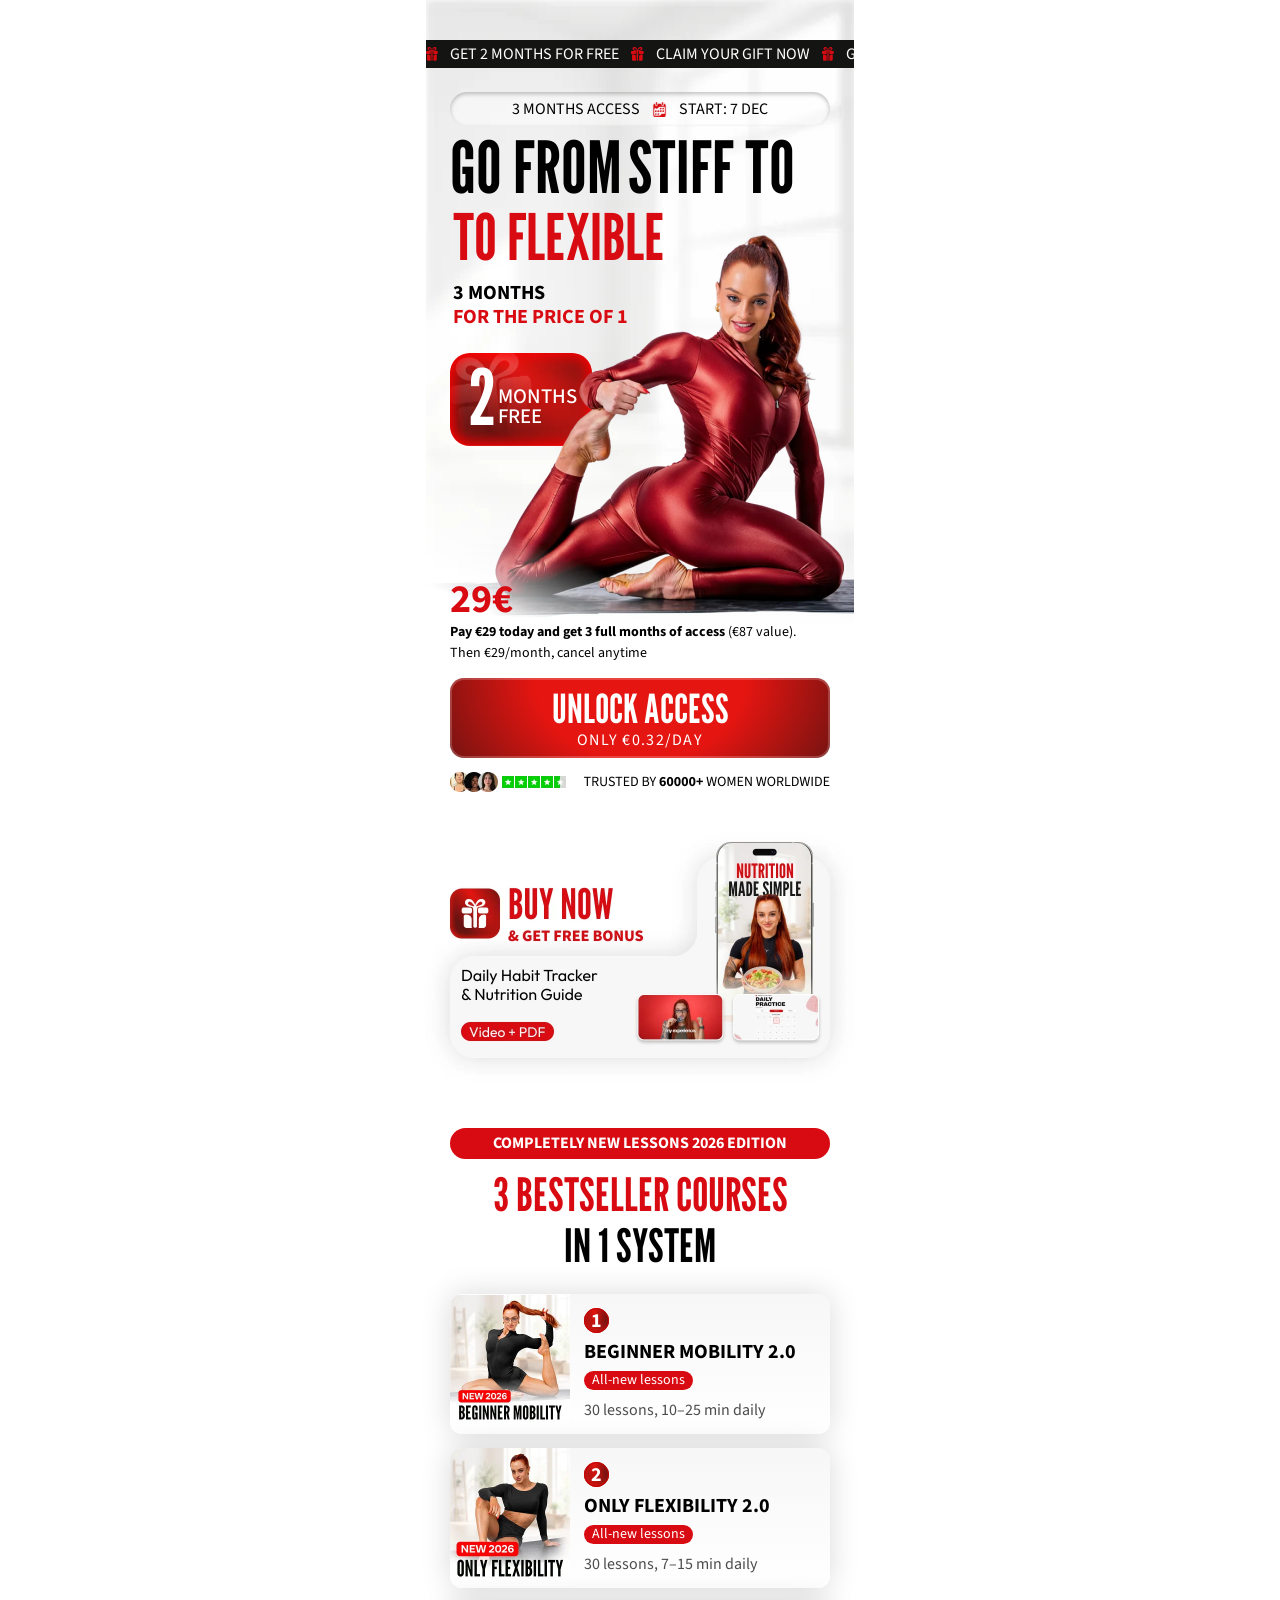
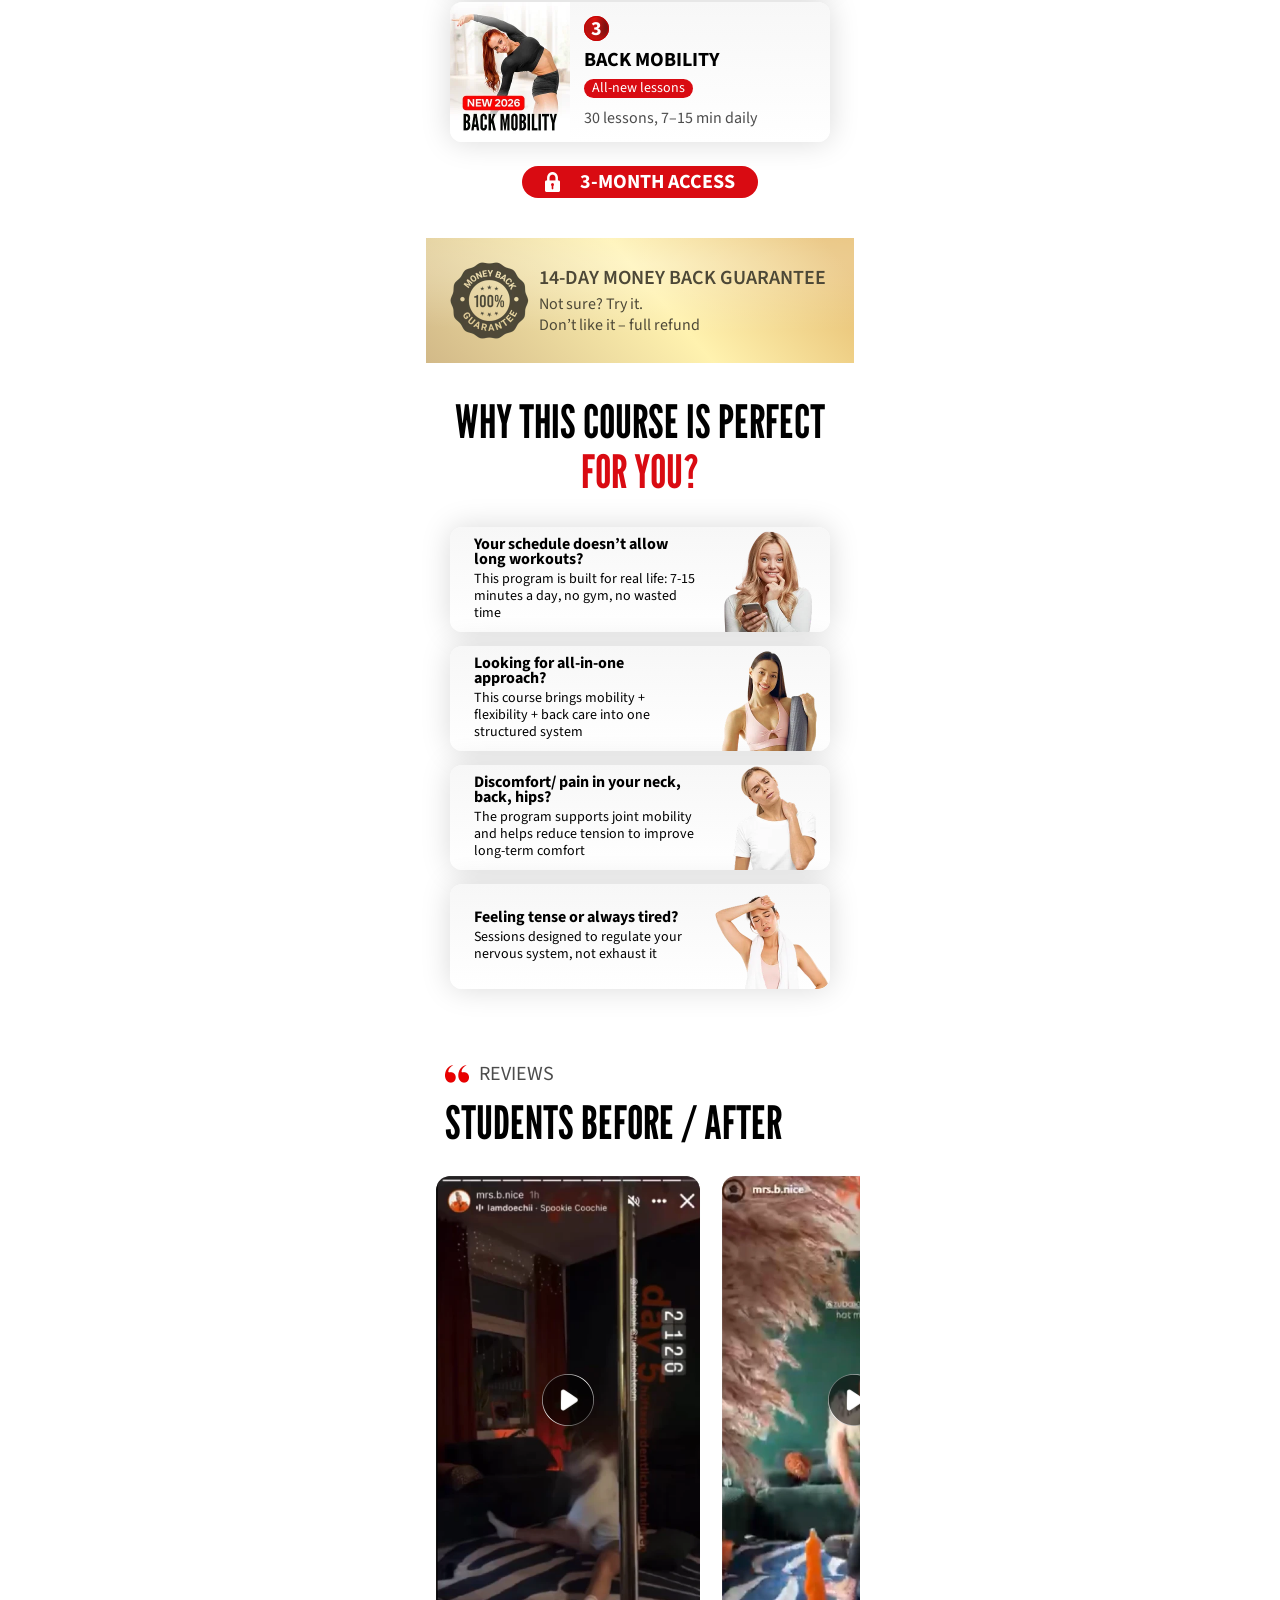
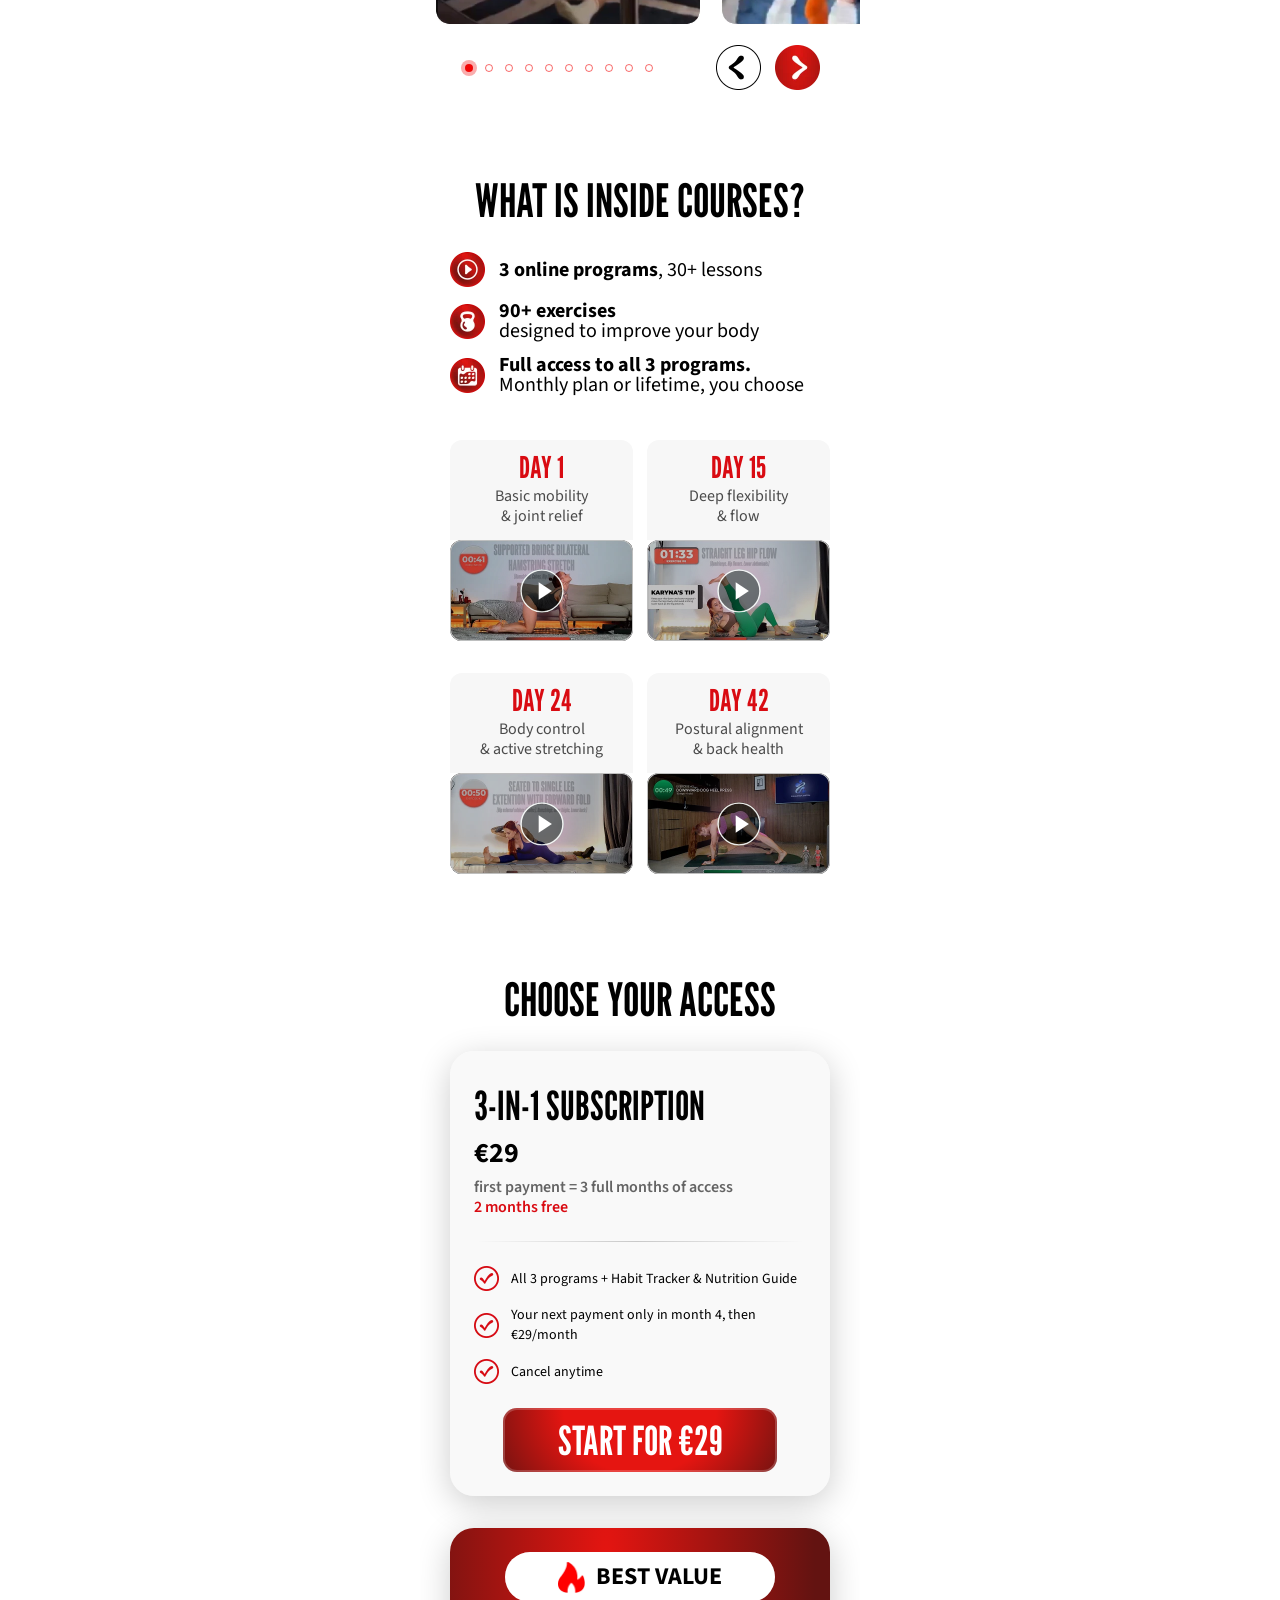
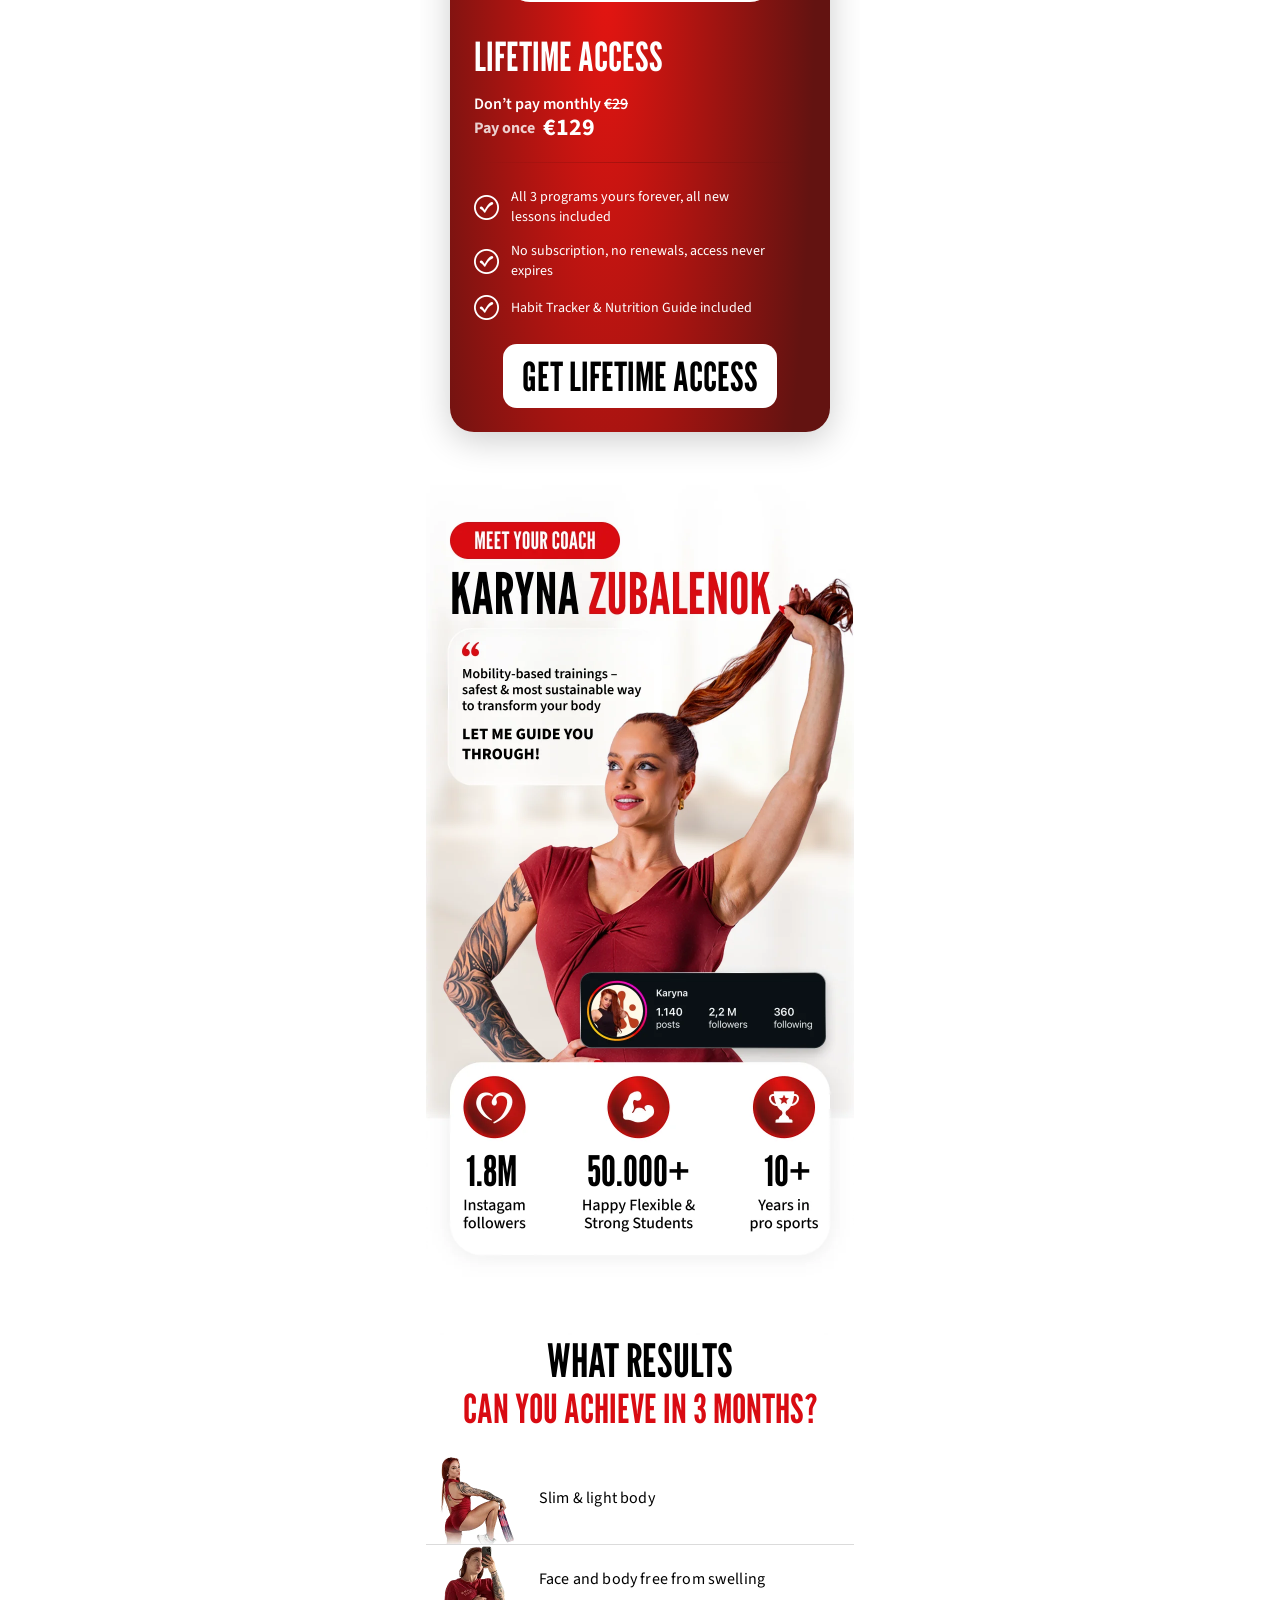
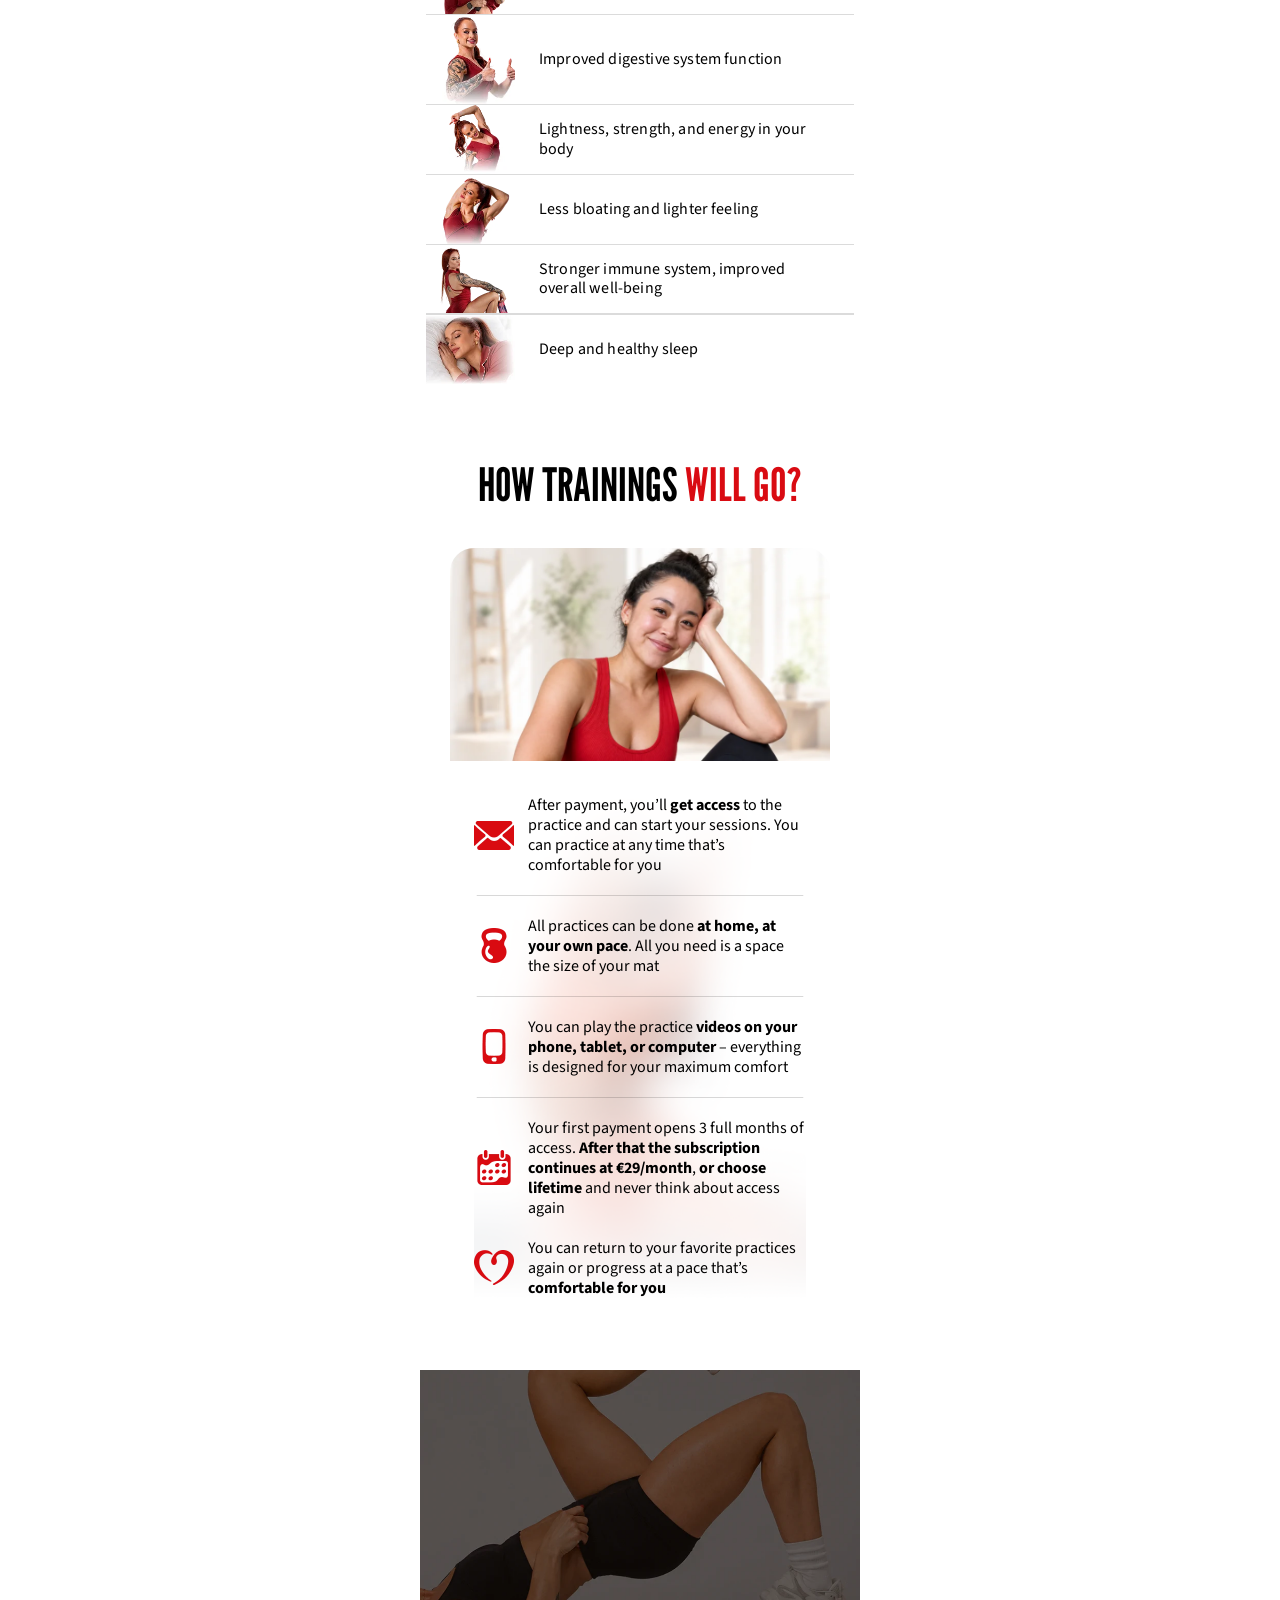
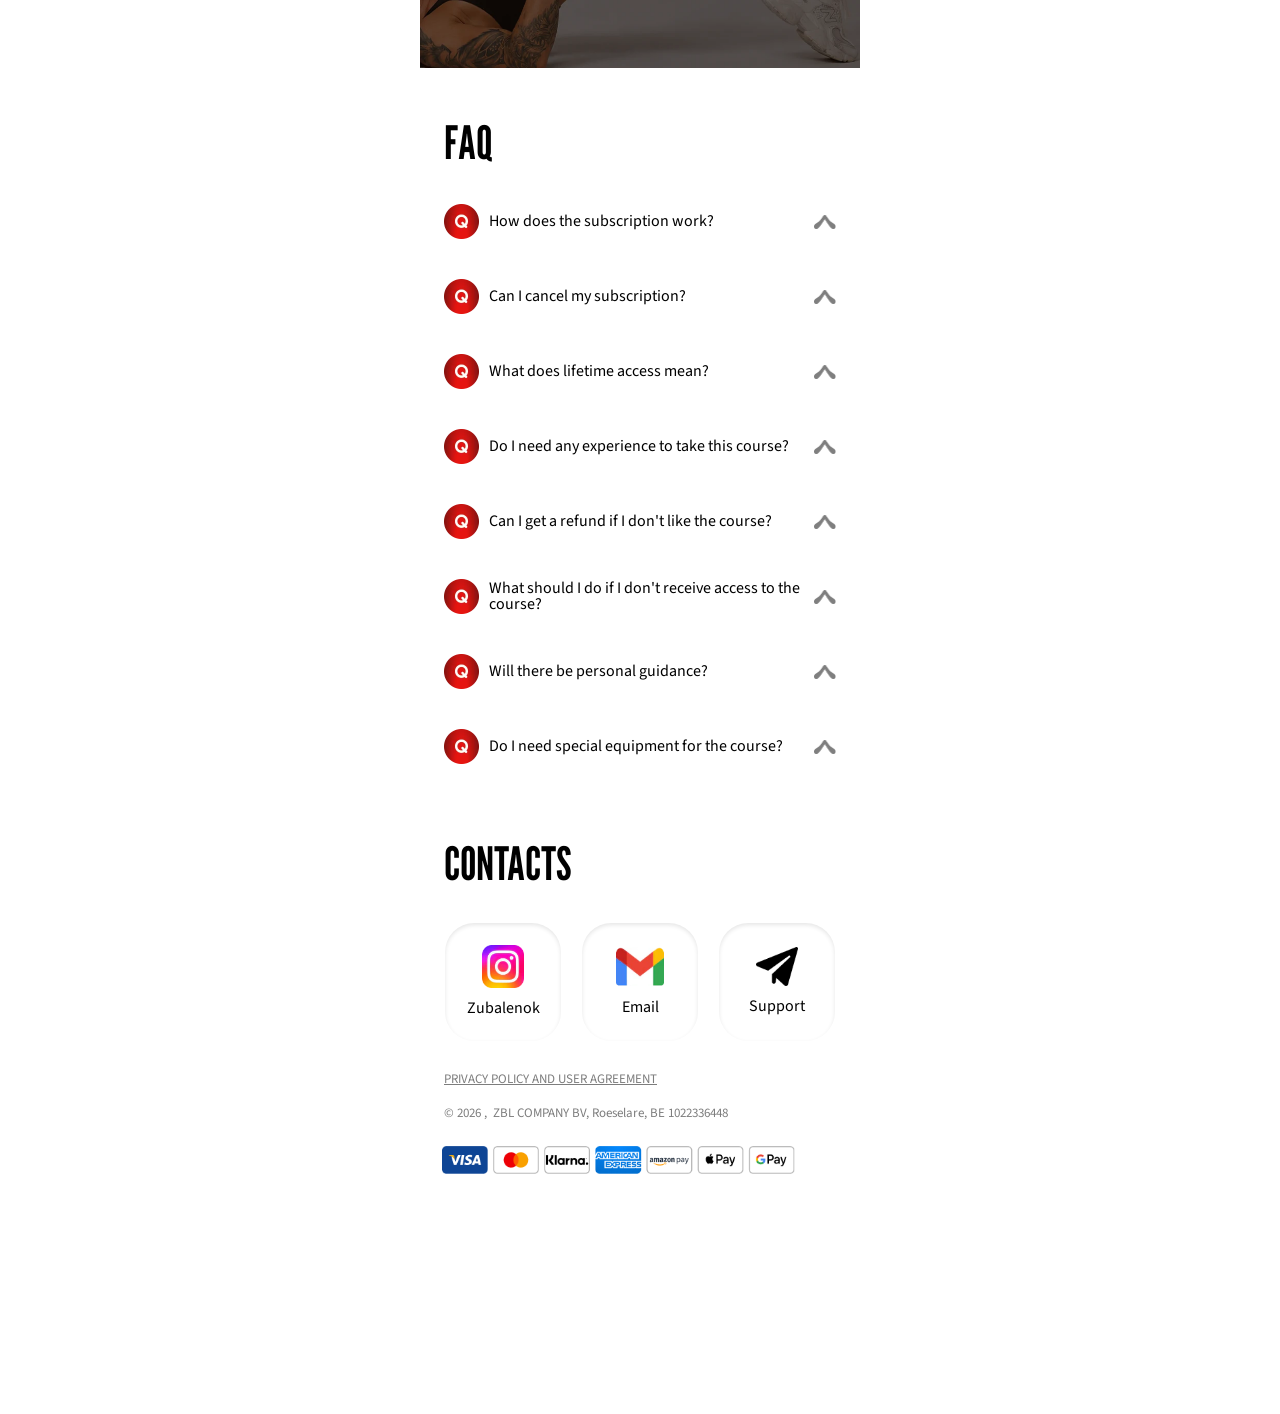
==== commit 393df26f: "fddf" ====
--- a/index.html
+++ b/index.html
@@ -344,128 +344,131 @@
         <h2 class="mainTitle" style="text-align: left;">Students BEFORE / AFTER</h2>
     </div>
 
-    <div class="swiper gallery-swiper">
-<div class="swiper-wrapper">
-
-  <!-- slide7.webp → IMG_0526.MP4 -->
-  <div class="swiper-slide s9__slide" data-video="https://itden-cdn.b-cdn.net/stretching/IMG_0526.MP4">
-    <img loading="lazy" src="./images/galerry/slide7.webp" alt="Review 7" class="s9__img">
+  <div class="swiper gallery-swiper">
+  <div class="swiper-wrapper">
+
+    <!-- Слайд 1 (Відео) -->
+    <div class="swiper-slide s9__slide" data-video="https://itden-cdn.b-cdn.net/stiff/hz-2-1.MP4">
+      <img loading="lazy" src="./images/slider/hz-2-1.webp" alt="Result 1" class="s9__img">
+      <img src="./images/pgpg.png" class="pgpg" alt="">
+    </div>
+
+    <!-- Слайд 2 (Відео) -->
+    <div class="swiper-slide s9__slide" data-video="https://itden-cdn.b-cdn.net/stiff/hz-2-2.MP4">
+      <img loading="lazy" src="./images/slider/hz-2-2.webp" alt="Result 2" class="s9__img">
+      <img src="./images/pgpg.png" class="pgpg" alt="">
+    </div>
+
+    <!-- Слайд 3 (Відео) -->
+    <div class="swiper-slide s9__slide" data-video="https://itden-cdn.b-cdn.net/stiff/hz-2-3.MP4">
+      <img loading="lazy" src="./images/slider/hz-2-3.webp" alt="Result 3" class="s9__img">
+      <img src="./images/pgpg.png" class="pgpg" alt="">
+    </div>
+
+    <!-- Слайд 4 (Відео) -->
+    <div class="swiper-slide s9__slide" data-video="https://itden-cdn.b-cdn.net/stiff/hz-2-4.MP4">
+      <img loading="lazy" src="./images/slider/hz-2-4.webp" alt="Result 4" class="s9__img">
+      <img src="./images/pgpg.png" class="pgpg" alt="">
+    </div>
+
+    <!-- Слайд 5 (Відео) -->
+    <div class="swiper-slide s9__slide" data-video="https://itden-cdn.b-cdn.net/stiff/hz-2-5.MP4">
+      <img loading="lazy" src="./images/slider/hz-2-5.webp" alt="Result 5" class="s9__img">
+      <img src="./images/pgpg.png" class="pgpg" alt="">
+    </div>
+
+    <!-- Слайд 6 (Фото) -->
+    <div class="swiper-slide s9__slide">
+      <img loading="lazy" src="./images/slider/hz-2-6.webp" alt="Result 6" class="s9__img">
+    </div>
+
+    <!-- Слайд 7 (Фото) -->
+    <div class="swiper-slide s9__slide">
+      <img loading="lazy" src="./images/slider/hz-2-7.webp" alt="Result 7" class="s9__img">
+    </div>
+
+    <!-- Слайд 8 (Фото) -->
+    <div class="swiper-slide s9__slide">
+      <img loading="lazy" src="./images/slider/hz-2-8.webp" alt="Result 8" class="s9__img">
+    </div>
+
+    <!-- Слайд 9 (Фото) -->
+    <div class="swiper-slide s9__slide">
+      <img loading="lazy" src="./images/slider/hz-2-9.webp" alt="Result 9" class="s9__img">
+    </div>
+
+    <!-- Слайд 10 (Відео) -->
+    <div class="swiper-slide s9__slide" data-video="https://itden-cdn.b-cdn.net/3-in-1_new/slider-3/8.MP4">
+      <img loading="lazy" src="./images/slider/hz-2-10.webp" alt="Result 10" class="s9__img">
+      <img src="./images/pgpg.png" class="pgpg" alt="">
+    </div>
+
+    <!-- Слайд 11 (Відео) -->
+    <div class="swiper-slide s9__slide" data-video="https://itden-cdn.b-cdn.net/3-in-1_new/slider-3/3.MP4">
+      <img loading="lazy" src="./images/slider/hz-2-11.webp" alt="Result 11" class="s9__img">
+      <img src="./images/pgpg.png" class="pgpg" alt="">
+    </div>
+
+    <!-- Слайд 12 (Фото) -->
+    <div class="swiper-slide s9__slide">
+      <img loading="lazy" src="./images/slider/hz-2-12.webp" alt="Result 12" class="s9__img">
+    </div>
+
+    <!-- Слайд 13 (Фото) -->
+    <div class="swiper-slide s9__slide">
+      <img loading="lazy" src="./images/slider/hz-2-13.webp" alt="Result 13" class="s9__img">
+    </div>
+
+    <!-- Слайд 14 (Фото) -->
+    <div class="swiper-slide s9__slide">
+      <img loading="lazy" src="./images/slider/hz-2-14.webp" alt="Result 14" class="s9__img">
+    </div>
+
+    <!-- Слайд 15 (Фото) -->
+    <div class="swiper-slide s9__slide">
+      <img loading="lazy" src="./images/slider/hz-2-15.webp" alt="Result 15" class="s9__img">
+    </div>
+
+    <!-- Слайд 16 (Відео) -->
+    <div class="swiper-slide s9__slide" data-video="https://itden-cdn.b-cdn.net/3-in-1_new/slider-3/13.MP4">
+      <img loading="lazy" src="./images/slider/hz-2-16.webp" alt="Result 16" class="s9__img">
+      <img src="./images/pgpg.png" class="pgpg" alt="">
+    </div>
+
+    <!-- Слайд 17 (Фото) -->
+    <div class="swiper-slide s9__slide">
+      <img loading="lazy" src="./images/slider/hz-2-17.webp" alt="Result 17" class="s9__img">
+    </div>
+
+    <!-- Слайд 18 (Відео) -->
+    <div class="swiper-slide s9__slide" data-video="https://itden-cdn.b-cdn.net/3-in-1_new/slider-3/1.MP4">
+      <img loading="lazy" src="./images/slider/hz-2-18.webp" alt="Result 18" class="s9__img">
+      <img src="./images/pgpg.png" class="pgpg" alt="">
+    </div>
+
+    <!-- Слайд 19 (Фото) -->
+    <div class="swiper-slide s9__slide">
+      <img loading="lazy" src="./images/slider/hz-2-19.webp" alt="Result 19" class="s9__img">
+    </div>
+
+    <!-- Слайд 20 (Відео) -->
+    <div class="swiper-slide s9__slide" data-video="https://itden-cdn.b-cdn.net/3-in-1_new/slider-3/4.MP4">
+      <img loading="lazy" src="./images/slider/hz-2-20.webp" alt="Result 20" class="s9__img">
+      <img src="./images/pgpg.png" class="pgpg" alt="">
+    </div>
+
+    <!-- Слайд 21 (Фото) -->
+    <div class="swiper-slide s9__slide">
+      <img loading="lazy" src="./images/slider/hz-2-21.webp" alt="Result 21" class="s9__img">
+    </div>
+
+    <!-- Слайд 22 (Фото) -->
+    <div class="swiper-slide s9__slide">
+      <img loading="lazy" src="./images/slider/hz-2-23.webp" alt="Result 22" class="s9__img">
+    </div>
+
   </div>
-
-  <!-- slide1.webp — no video -->
-  <div class="swiper-slide s9__slide">
-    <img loading="lazy" src="./images/galerry/slide1.webp" alt="Review 1" class="s9__img">
-  </div>
-
-  <!-- slide8.webp → video1.MP4 -->
-  <div class="swiper-slide s9__slide" data-video="https://itden-cdn.b-cdn.net/stretching/jdnvkjdfuh232.mp4">
-    <img loading="lazy" src="./images/galerry/slide8.webp" alt="Review 8" class="s9__img">
-  </div>
-
-  <!-- slide9.webp → video4.MP4 (slide15 в назві) -->
-  <div class="swiper-slide s9__slide" data-video="https://itden-cdn.b-cdn.net/stretching/video4.MP4">
-    <img loading="lazy" src="./images/galerry/slide9.webp" alt="Review 9" class="s9__img">
-  </div>
-
-  <!-- slide10.webp → FrontSplit_Video.mp4 (slide10) -->
-  <div class="swiper-slide s9__slide" data-video="https://itden-cdn.b-cdn.net/stretching/Instagram_15.04.2026_FrontSplit_Video.mp4">
-    <img loading="lazy" src="./images/galerry/slide10.webp" alt="Review 10" class="s9__img">
-  </div>
-
-  <!-- slide11.webp → FullSplit_Video.MP4 (slide21) -->
-  <div class="swiper-slide s9__slide" data-video="https://itden-cdn.b-cdn.net/stretching/Instagram_15.04.2026_FullSplit_Video.MP4">
-    <img loading="lazy" src="./images/galerry/slide11.webp" alt="Review 11" class="s9__img">
-  </div>
-
-  <!-- slide2.webp — no video -->
-  <div class="swiper-slide s9__slide">
-    <img loading="lazy" src="./images/galerry/slide2.webp" alt="Review 2" class="s9__img">
-  </div>
-
-  <!-- slide12.webp → video3.MP4 -->
-  <div class="swiper-slide s9__slide" data-video="https://itden-cdn.b-cdn.net/stretching/video3.MP4">
-    <img loading="lazy" src="./images/galerry/slide12.webp" alt="Review 12" class="s9__img">
-  </div>
-
-  <!-- slide13.webp → Splits Course (slide23) -->
-  <div class="swiper-slide s9__slide" data-video="https://itden-cdn.b-cdn.net/stretching/Splits%20Course%20from%20Zubalenok%20on%20IG.mp4">
-    <img loading="lazy" src="./images/galerry/slide13.webp" alt="Review 13" class="s9__img">
-  </div>
-
-  <!-- slide14.webp → video2.MP4 -->
-  <div class="swiper-slide s9__slide" data-video="https://itden-cdn.b-cdn.net/stretching/video2.MP4">
-    <img loading="lazy" src="./images/galerry/slide14.webp" alt="Review 14" class="s9__img">
-  </div>
-
-  <!-- slide3.webp — no video -->
-  <div class="swiper-slide s9__slide">
-    <img loading="lazy" src="./images/galerry/slide3.webp" alt="Review 3" class="s9__img">
-  </div>
-
-  <!-- slide15.webp → MiddleSplit_Video.mp4 (slide18) -->
-  <div class="swiper-slide s9__slide" data-video="https://itden-cdn.b-cdn.net/stretching/video4.MP4">
-    <img loading="lazy" src="./images/galerry/slide15.webp" alt="Review 15" class="s9__img">
-  </div>
-
-  <!-- slide16.webp — no video -->
-  <div class="swiper-slide s9__slide">
-    <img loading="lazy" src="./images/galerry/slide16.webp" alt="Review 16" class="s9__img">
-  </div>
-
-  <!-- slide17.webp → video5.MP4 -->
-  <div class="swiper-slide s9__slide" data-video="https://itden-cdn.b-cdn.net/stretching/video5.MP4">
-    <img loading="lazy" src="./images/galerry/slide17.webp" alt="Review 17" class="s9__img">
-  </div>
-
-  <!-- slide4.webp — no video -->
-  <div class="swiper-slide s9__slide">
-    <img loading="lazy" src="./images/galerry/slide4.webp" alt="Review 4" class="s9__img">
-  </div>
-
-  <!-- slide18.webp — no video (MiddleSplit вже на slide15) -->
-  <div class="swiper-slide s9__slide" data-video="https://itden-cdn.b-cdn.net/stretching/Instagram_15.04.2026_MiddleSplit_Video.mp4">
-    <img loading="lazy" src="./images/galerry/slide18.webp" alt="Review 18" class="s9__img">
-  </div>
-
-  <!-- slide19.webp — no video -->
-  <div class="swiper-slide s9__slide">
-    <img loading="lazy" src="./images/galerry/slide19.webp" alt="Review 19" class="s9__img">
-  </div>
-
-  <!-- slide20.webp → video6.MP4 -->
-  <div class="swiper-slide s9__slide" data-video="https://itden-cdn.b-cdn.net/stretching/feur289aew.mp4">
-    <img loading="lazy" src="./images/galerry/slide20.webp" alt="Review 20" class="s9__img">
-  </div>
-
-  <!-- slide5.webp — no video (video1 вже на slide8) -->
-  <div class="swiper-slide s9__slide">
-    <img loading="lazy" src="./images/galerry/slide5.webp" alt="Review 5" class="s9__img">
-  </div>
-
-  <!-- slide21.webp — no video -->
-  <div class="swiper-slide s9__slide" data-video="https://itden-cdn.b-cdn.net/stretching/Instagram_15.04.2026_FullSplit_Video.MP4">
-    <img loading="lazy" src="./images/galerry/slide21.webp" alt="Review 21" class="s9__img">
-  </div>
-
-  <!-- slide22.webp — no video -->
-  <div class="swiper-slide s9__slide">
-    <img loading="lazy" src="./images/galerry/slide22.webp" alt="Review 22" class="s9__img">
-  </div>
-
-  <!-- slide23.webp — no video (Splits вже на slide13) -->
-  <div class="swiper-slide s9__slide" data-video="https://itden-cdn.b-cdn.net/stretching/Splits%20Course%20from%20Zubalenok%20on%20IG.mp4">
-    <img loading="lazy" src="./images/galerry/slide23.webp" alt="Review 23" class="s9__img">
-  </div>
-
-  <!-- slide6.webp — no video -->
-  <div class="swiper-slide s9__slide">
-    <img loading="lazy" src="./images/galerry/slide6.webp" alt="Review 6" class="s9__img">
-  </div>
-
 </div>
-
-        
-    </div>
     <div class="s8__controls">
         <div class="swiper-pagination gallery-slider-pagination"></div>
         
@@ -524,7 +527,7 @@
           <div class="video-card-item tr5-video-container">
             <div class="video-wrapper-small tr5-video-wrapper">
               <!-- Замініть data-src на ваші реальні відео URL -->
-              <video class="video-player tr5-video" data-src="https://www.w3schools.com/html/mov_bbb.mp4" poster="./images/p1.webp" playsinline loop muted></video>
+              <video class="video-player tr5-video" data-src="https://itden-cdn.b-cdn.net/stiff/Day%201%20-7.mov" poster="./images/p1.webp" playsinline loop muted></video>
             </div>
           </div>
         </div>
@@ -537,7 +540,7 @@
           </div>
           <div class="video-card-item tr5-video-container">
             <div class="video-wrapper-small tr5-video-wrapper">
-              <video class="video-player tr5-video" data-src="https://www.w3schools.com/html/mov_bbb.mp4" poster="./images/p2.webp" playsinline loop muted></video>
+              <video class="video-player tr5-video" data-src="https://itden-cdn.b-cdn.net/stiff/Days%208%E2%80%9314%20OF%20hip%20P2L17%20v1.mov" poster="./images/p2.webp" playsinline loop muted></video>
             </div>
           </div>
         </div>
@@ -553,7 +556,7 @@
           </div>
           <div class="video-card-item tr5-video-container">
             <div class="video-wrapper-small tr5-video-wrapper">
-              <video class="video-player tr5-video" data-src="https://www.w3schools.com/html/mov_bbb.mp4" poster="./images/p3.webp" playsinline loop muted></video>
+              <video class="video-player tr5-video" data-src="https://itden-cdn.b-cdn.net/stiff/Days%2015%E2%80%9321%20OF%20L1%20v1%20Petro%20Mateichyk.mov" poster="./images/p3.webp" playsinline loop muted></video>
             </div>
           </div>
         </div>
@@ -566,7 +569,7 @@
           </div>
           <div class="video-card-item tr5-video-container">
             <div class="video-wrapper-small tr5-video-wrapper">
-              <video class="video-player tr5-video" data-src="https://www.w3schools.com/html/mov_bbb.mp4" poster="./images/p4.webp" playsinline loop muted></video>
+              <video class="video-player tr5-video" data-src="https://itden-cdn.b-cdn.net/stiff/Days%2022%E2%80%9330%20UPPERBODY%20L7.mp4" poster="./images/p4.webp" playsinline loop muted></video>
             </div>
           </div>
         </div>
--- a/css/main.css
+++ b/css/main.css
@@ -256,11 +256,23 @@
   top: 33.73px;
   position: absolute;
   color: white;
+  text-align: left;
   font-size: 20.78px;
   font-family: 'Source Sans 3', sans-serif;
   font-weight: 500;
   text-transform: uppercase;
   line-height: 20.83px;
+}
+.swiper-slide{
+    position: relative;
+}
+.pgpg{
+    position: absolute;
+    top: 50%;
+    left: 50%;
+    transform: translate(-50%, -50%);
+    height: 52px;
+    width: 52px;
 }
 
 /* Overlay for Bottom Transition */
@@ -1017,8 +1029,8 @@
 
 .tr5-card-header {
   width: 100%;
-  height: 117px;
-  padding: 12px 12px 24px 12px;
+  height: 100px;
+  padding: 12px;
   background: #F7F7F7;
   border-top-left-radius: 12px;
   border-top-right-radius: 12px;
@@ -2332,8 +2344,6 @@
     gap: 3.271vw;
   }
   .tr5-card-header {
-    height: 27.336vw;
-    padding: 2.804vw 2.804vw 5.607vw 2.804vw;
     border-top-left-radius: 2.804vw;
     border-top-right-radius: 2.804vw;
     gap: 0.935vw;
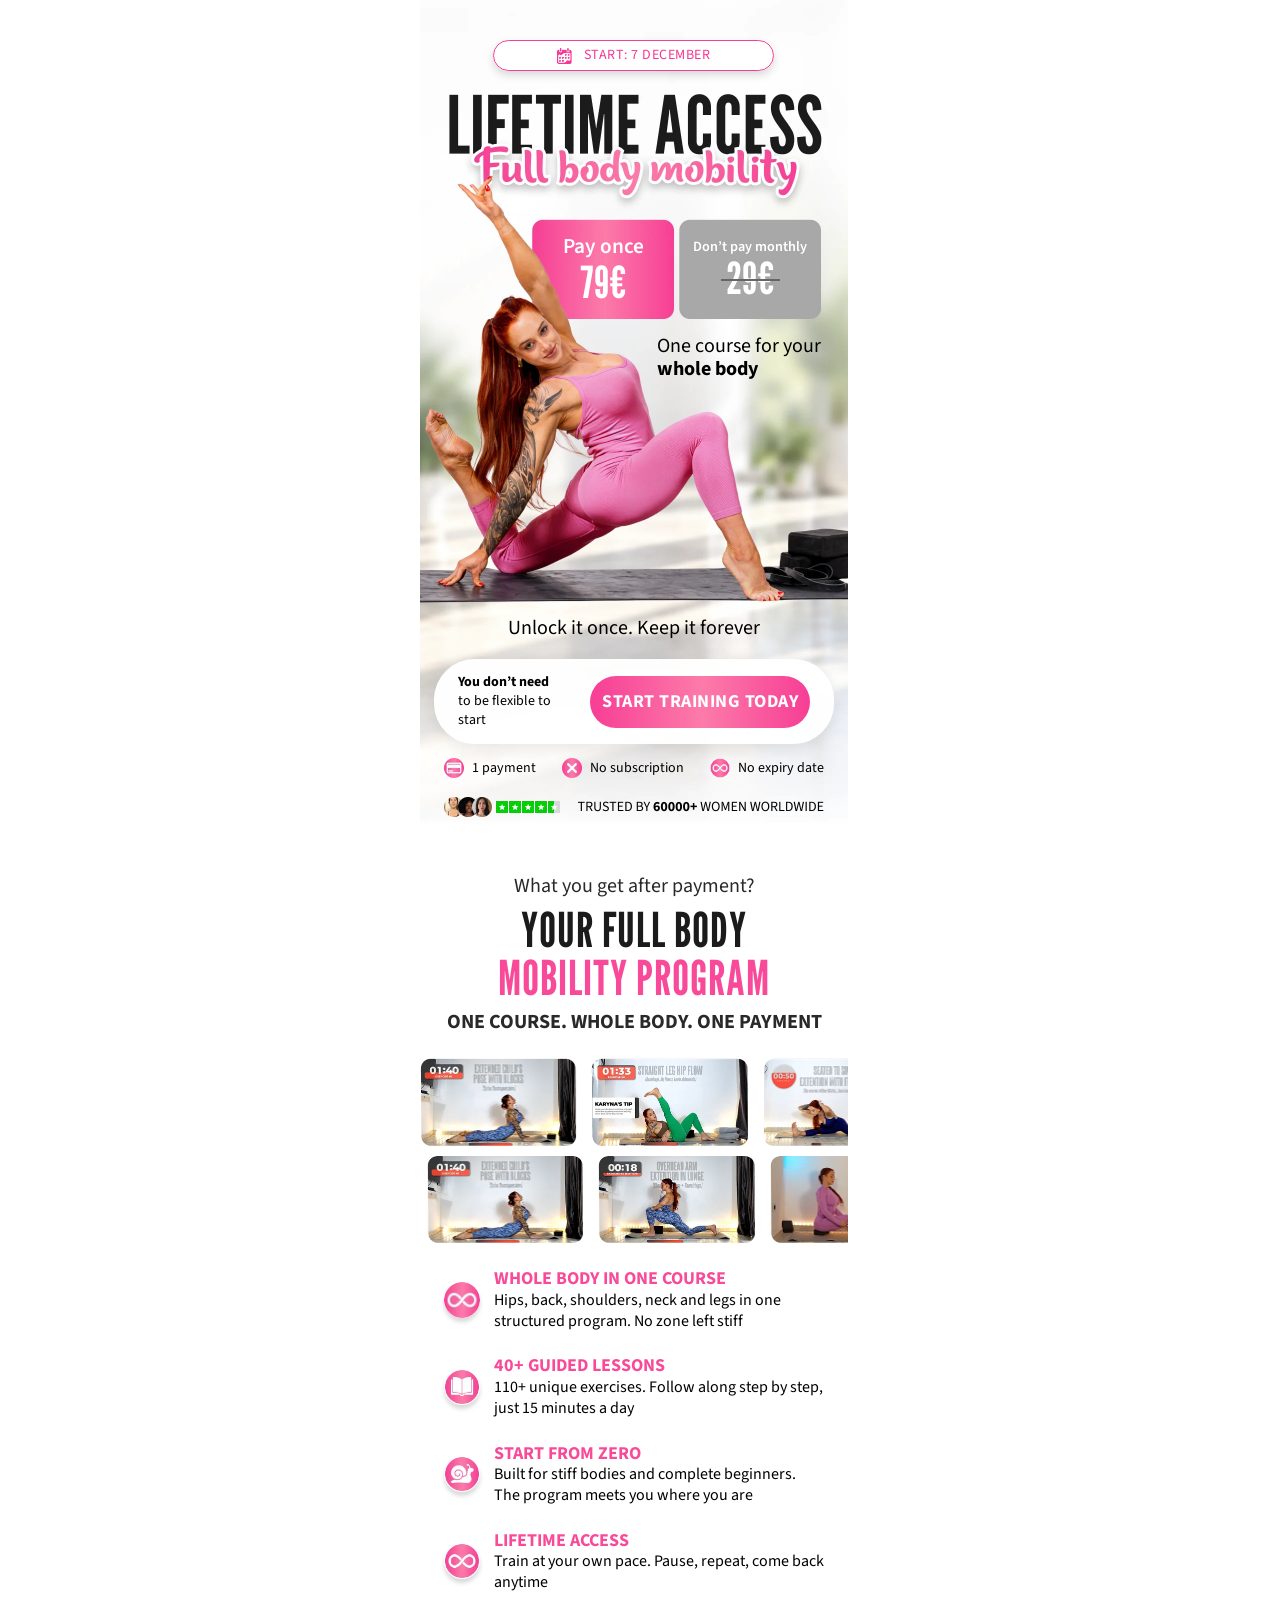
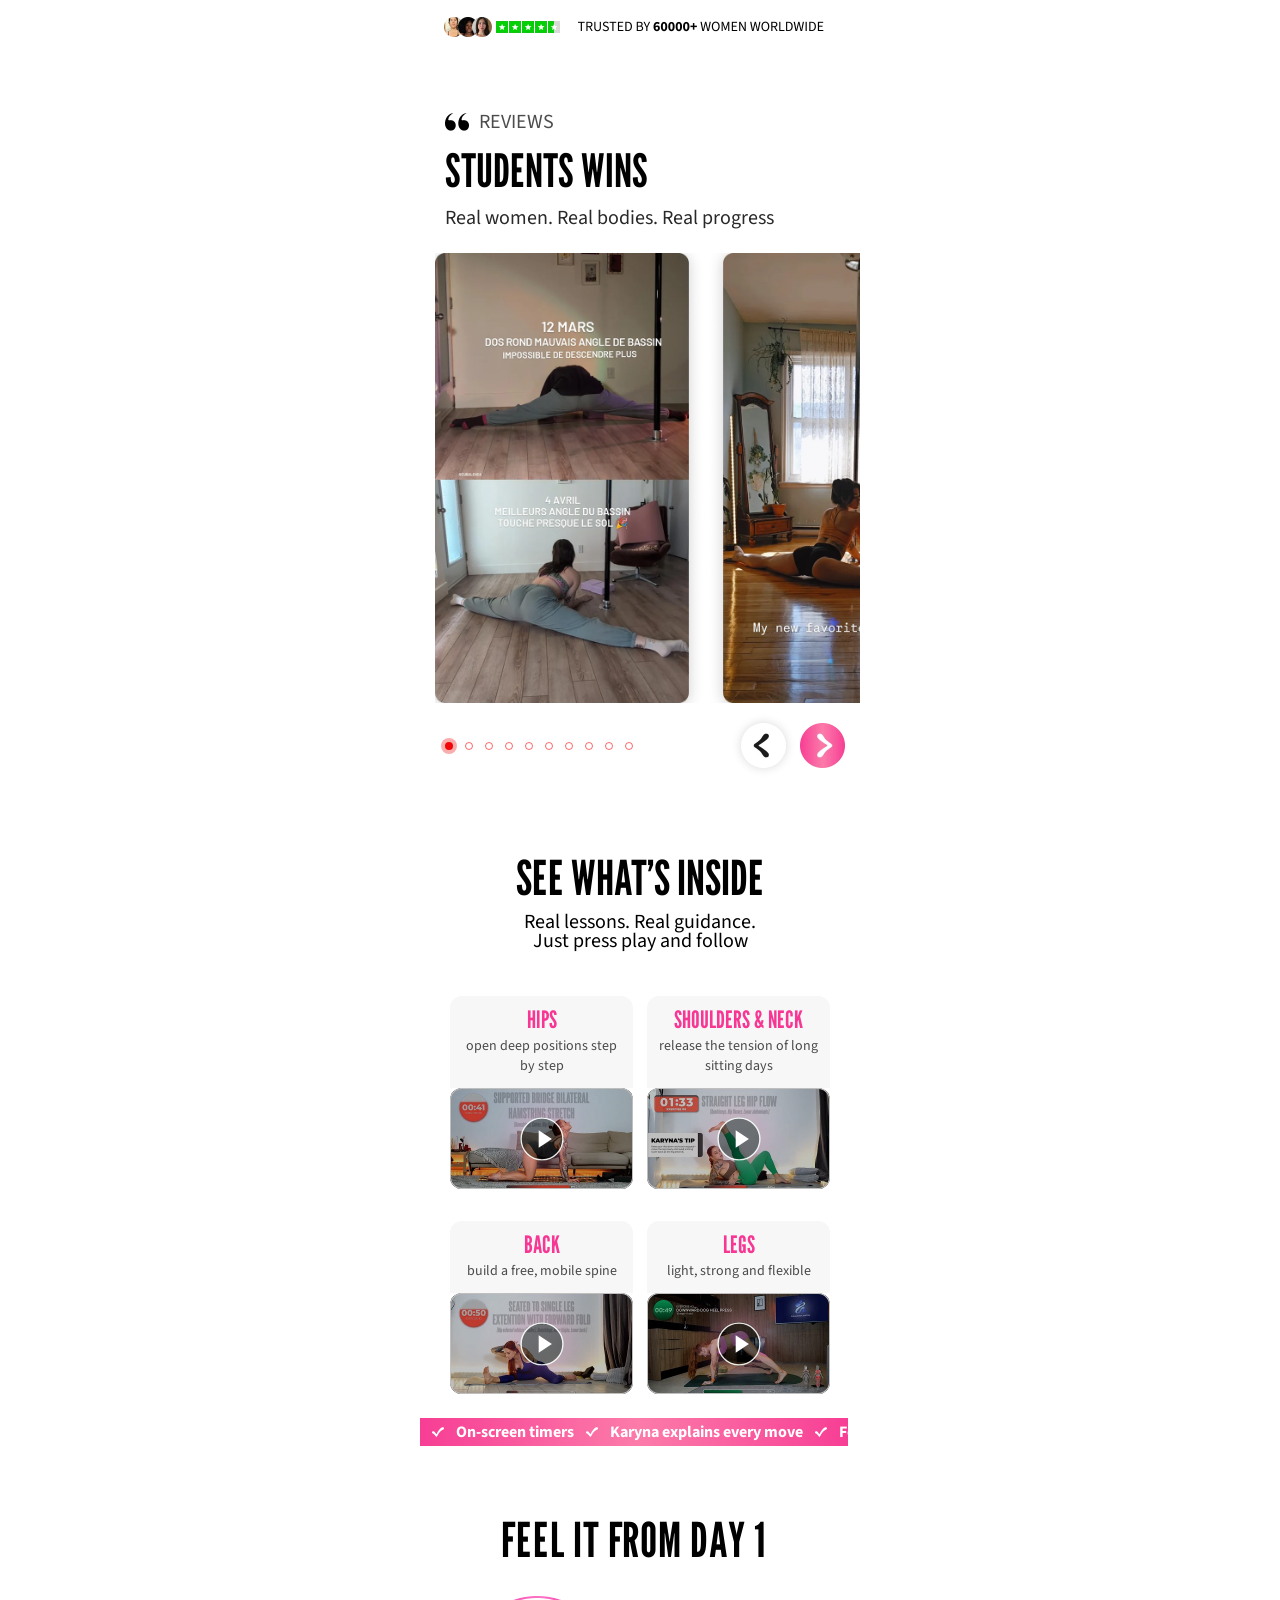
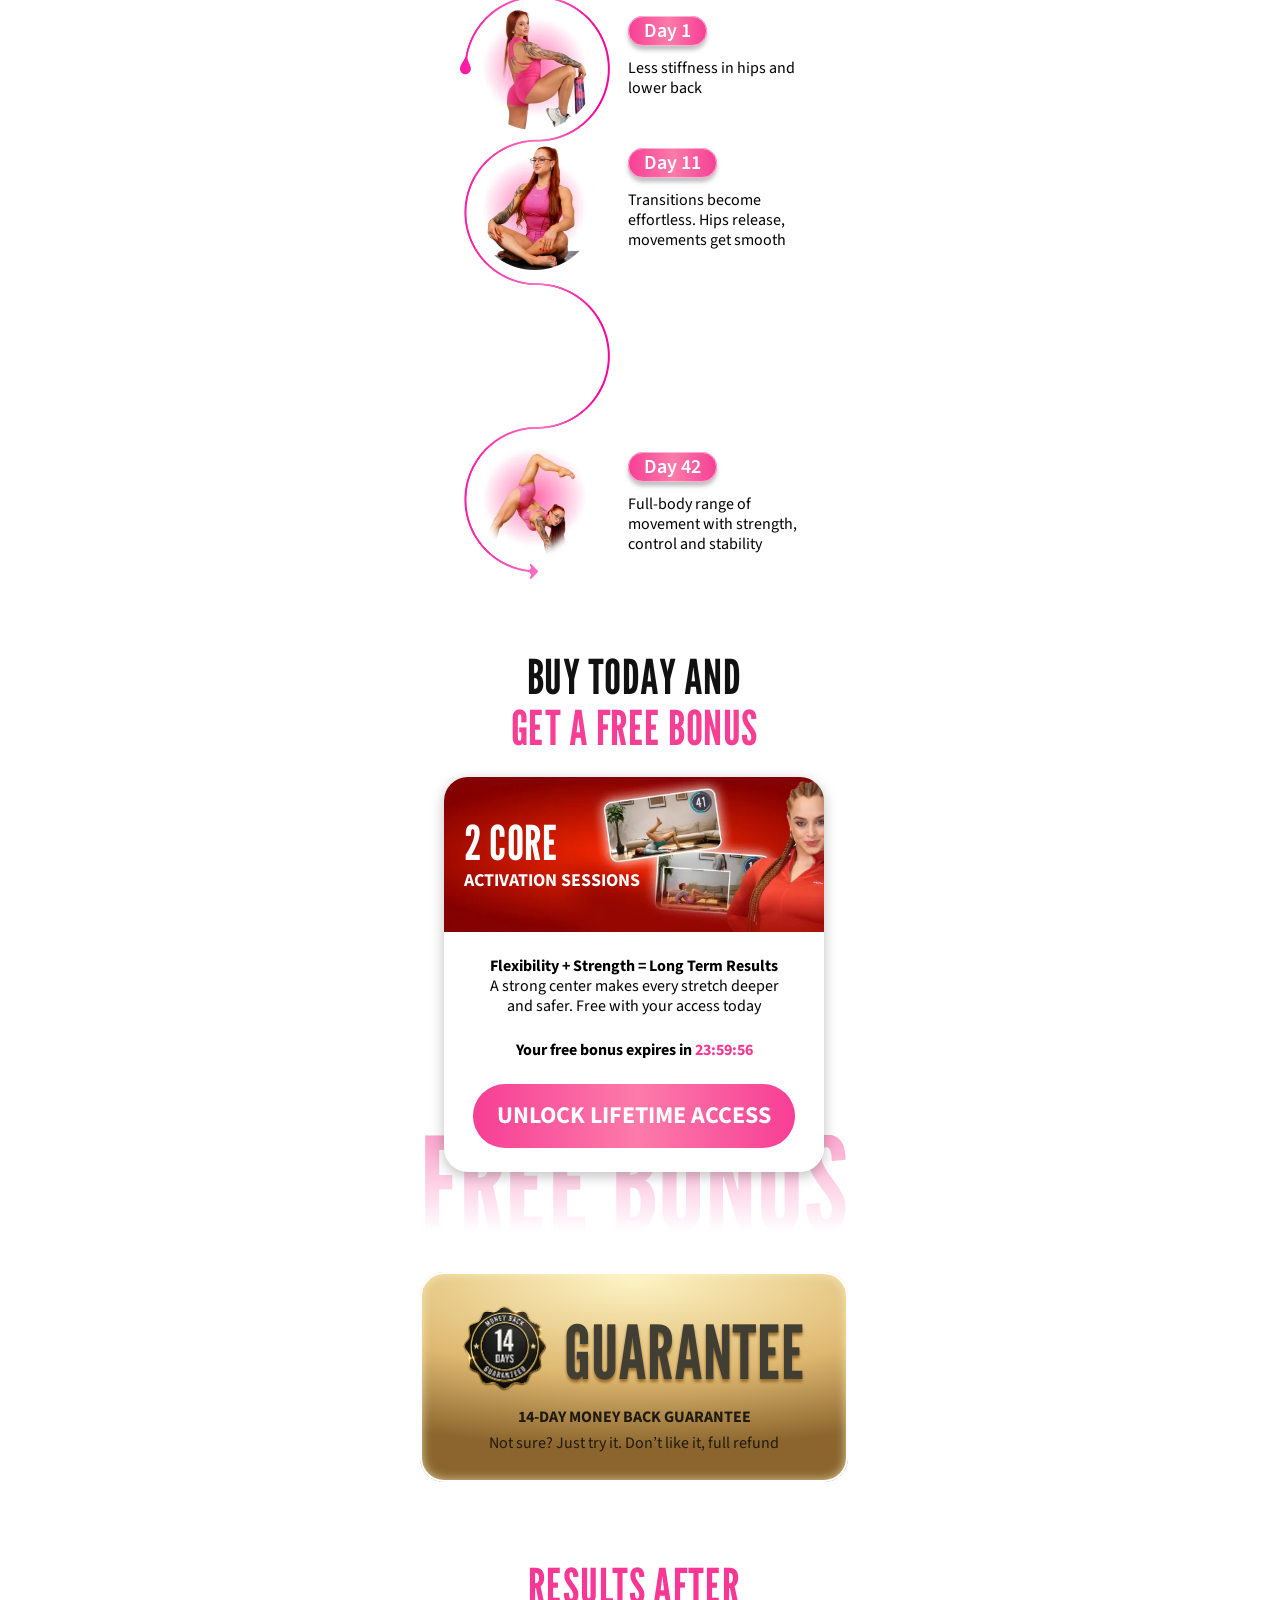
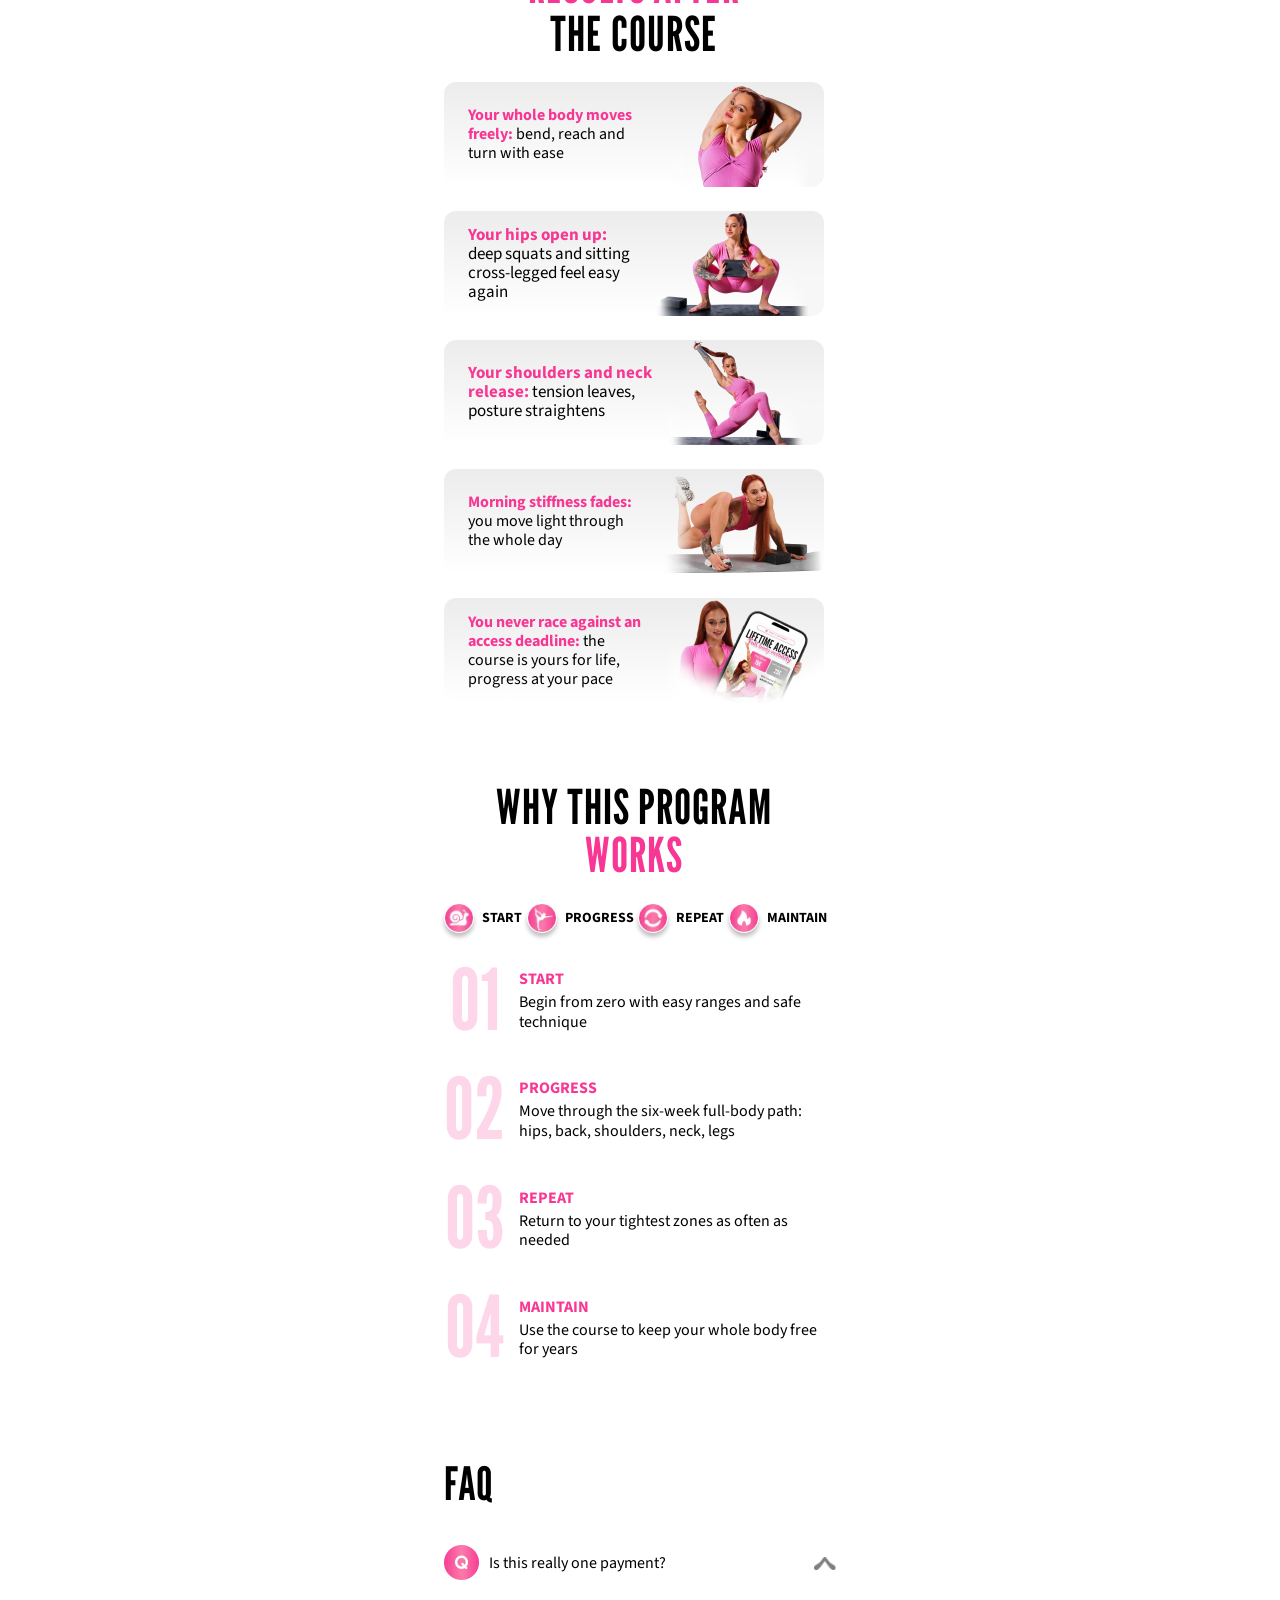
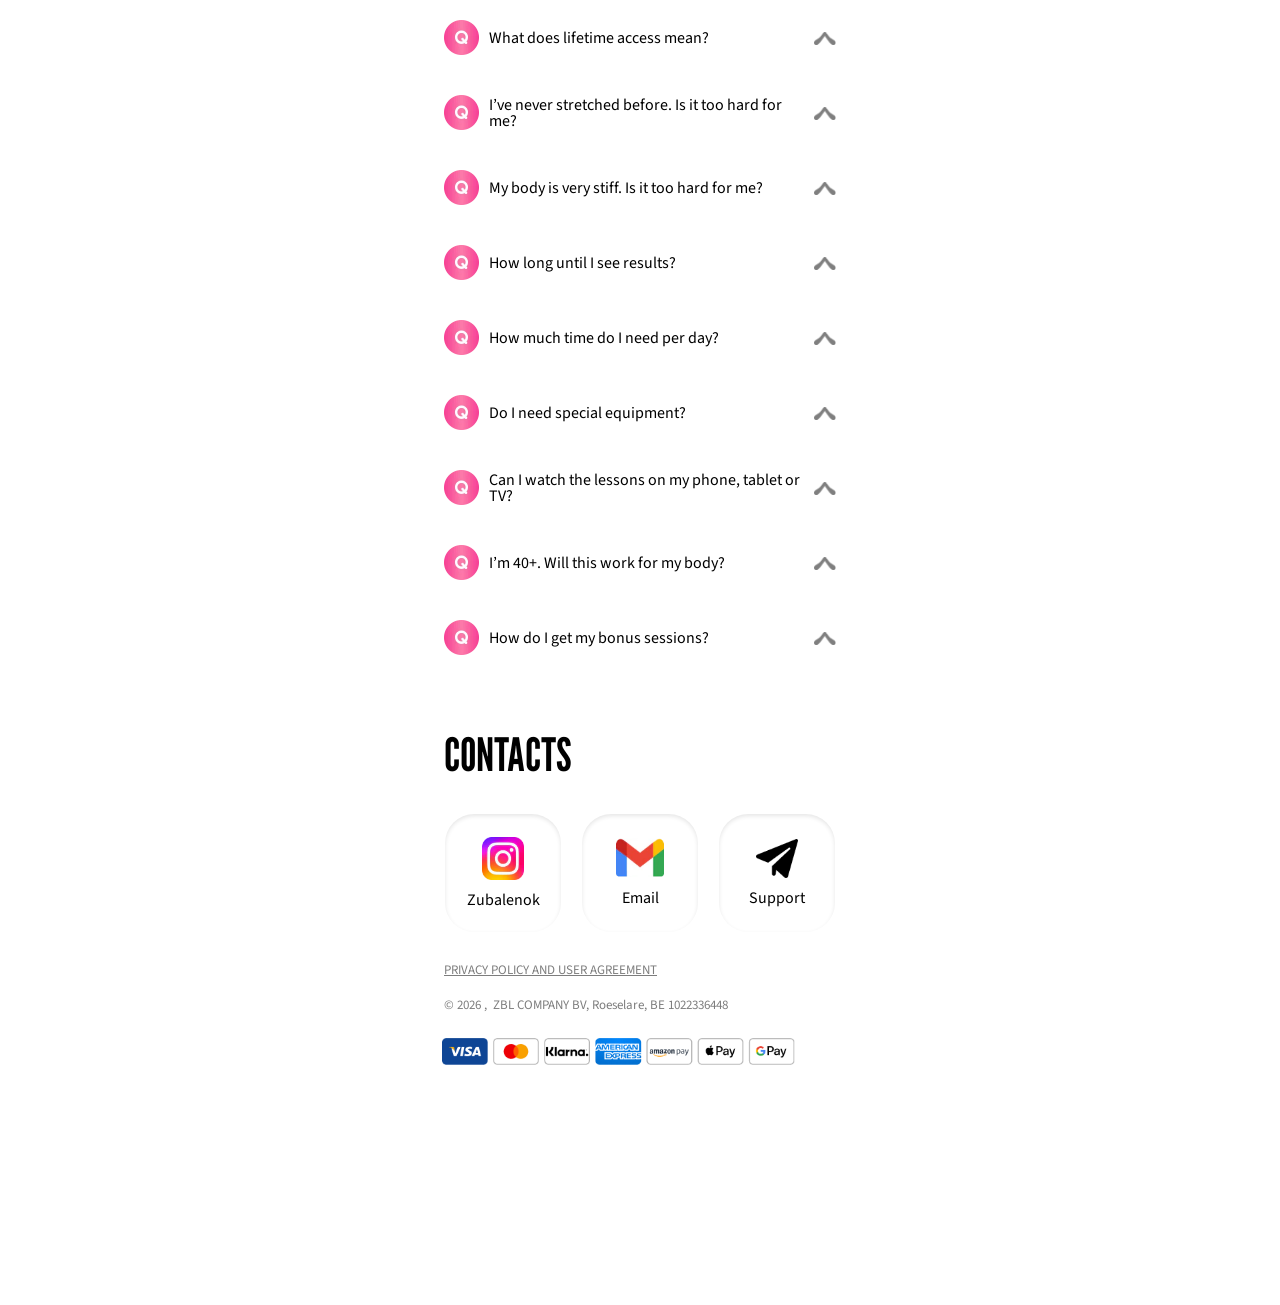
==== commit 25b5f088: "first commit" ====
--- a/index.html
+++ b/index.html
@@ -2,13 +2,13 @@
 <html lang="en">
 <head>
 <!-- Google tag (gtag.js) -->
-<script async src="https://www.googletagmanager.com/gtag/js?id=G-GLELVWP1RP"></script>
+<script async src="https://www.googletagmanager.com/gtag/js?id=G-HSQ1JK441P"></script>
 <script>
   window.dataLayer = window.dataLayer || [];
   function gtag(){dataLayer.push(arguments);}
   gtag('js', new Date());
 
-  gtag('config', 'G-GLELVWP1RP');
+  gtag('config', 'G-HSQ1JK441P');
 </script>
     <meta charset="UTF-8">
     <meta name="viewport" content="width=device-width, initial-scale=1.0">
@@ -16,7 +16,7 @@
     <link rel="preconnect" href="https://itden-cdn.b-cdn.net" crossorigin>
     <link rel="preconnect" href="https://fonts.googleapis.com">
   <link rel="preconnect" href="https://fonts.gstatic.com" crossorigin>
-  <link href="https://fonts.googleapis.com/css2?family=League+Gothic&family=Source+Sans+3:wght@400;500;700&display=swap" rel="stylesheet">
+  <link href="https://fonts.googleapis.com/css2?family=League+Gothic&family=Source+Sans+3:wght@400;600;700&display=swap" rel="stylesheet">
     <link rel="stylesheet" href="./css/nullStyle.css">
     <link rel="stylesheet" href="./css/main.css?v=5">
     <link rel="stylesheet" href="https://cdn.jsdelivr.net/npm/swiper@11/swiper-bundle.min.css" />
@@ -28,10 +28,10 @@
         c[a]=c[a]||function(){(c[a].q=c[a].q||[]).push(arguments)};
         t=l.createElement(r);t.async=1;t.src="https://www.clarity.ms/tag/"+i;
         y=l.getElementsByTagName(r)[0];y.parentNode.insertBefore(t,y);
-    })(window, document, "clarity", "script", "u7ies15fv3");
+    })(window, document, "clarity", "script", "v1bxe7iti2");
 </script>
 
-<!-- Meta Pixel Code -->
+    <!-- Meta Pixel Code -->
 <script>
 !function(f,b,e,v,n,t,s)
 {if(f.fbq)return;n=f.fbq=function(){n.callMethod?
@@ -41,36 +41,25 @@
 t.src=v;s=b.getElementsByTagName(e)[0];
 s.parentNode.insertBefore(t,s)}(window, document,'script',
 'https://connect.facebook.net/en_US/fbevents.js');
-
-// Ініціалізація першого пікселя
-fbq('init', '2020434495328471');
-
-// Ініціалізація другого пікселя
-fbq('init', '2244737233046681');
-
-// Відстеження перегляду сторінки для ОБОХ пікселів однією командою
+fbq('init', '1334691765126551');
 fbq('track', 'PageView');
 </script>
-
-<noscript>
-  <img height="1" width="1" style="display:none" src="https://www.facebook.com/tr?id=2020434495328471&ev=PageView&noscript=1"/>
-  <img height="1" width="1" style="display:none" src="https://www.facebook.com/tr?id=2244737233046681&ev=PageView&noscript=1"/>
-</noscript>
+<noscript><img height="1" width="1" style="display:none"
+src="https://www.facebook.com/tr?id=1334691765126551&ev=PageView&noscript=1"
+/></noscript>
 <!-- End Meta Pixel Code -->
 
- <script id="usercentrics-cmp" src="https://web.cmp.usercentrics.eu/ui/loader.js" data-draft="true" data-settings-id="nZ-212iUmqSjlX" async></script>
-
-
- <script>
+ <script id="usercentrics-cmp" src="https://web.cmp.usercentrics.eu/ui/loader.js" data-settings-id="3saw2KPHB3xq8m" async></script>
+<script>
   document.addEventListener("DOMContentLoaded", () => {
     // Знаходимо наш span за ID
     const dateElement = document.getElementById("dynamic-date");
 
     if (dateElement) {
-      // Масив зі скороченими назвами місяців
+      // Масив з повними назвами місяців
       const months = [
-        "Jan", "Feb", "Mar", "Apr", "May", "Jun", 
-        "Jul", "Aug", "Sep", "Oct", "Nov", "Dec"
+        "January", "February", "March", "April", "May", "June", 
+        "July", "August", "September", "October", "November", "December"
       ];
 
       // Беремо поточну дату
@@ -86,7 +75,7 @@
       // Отримуємо назву місяця з масиву
       const monthName = months[tomorrow.getMonth()];
 
-      // Вставляємо результат у форматі "1 Jul"
+      // Вставляємо результат у форматі "17 September"
       dateElement.textContent = `${day} ${monthName}`;
     }
   });
@@ -94,243 +83,146 @@
 </head>
 <body>
 <div class="wrapper">
-<div class="tr1">
+<div class="s1">
+  <!-- Верхня плашка -->
+  <div class="s1-date-banner">
+    <img class="s1-icon-cal" src="./images/img34.webp" alt="calendar">
+    <span class="s1-date-text">START: <span id="dynamic-date"></span></span>
+  </div>
+
+  <!-- Блок з цінами поверх фонового зображення -->
+  <div class="s1-pricing-wrap">
+    <div class="s1-price-col">
+      <div class="s1-price-label">Pay once</div>
+      <div class="s1-price-val">79€</div>
+    </div>
+    <div class="s1-price-col">
+      <div class="s1-price-label s1-label-small">Don’t pay monthly</div>
+      <div class="s1-price-val s1-strike">29€</div>
+    </div>
+  </div>
+
+  <!-- Заголовок біля дівчини -->
+  <div class="s1-subtitle">
+    One course for your<br><b>whole body</b>
+  </div>
+
+  <!-- Нижній блок з контентом -->
+  <div class="s1-bottom-block">
+    <div class="s1-unlock">Unlock it once. Keep it forever</div>
     
-    <!-- Фонові елементи -->
-    <div class="tr1-bg-gradient-top"></div>
-    <img class="tr1-hero-img" src="./images/img35.webp" alt="">
-
-    <!-- Верхній UI (Тікер + плашки) -->
-    <div class="tr1-top-ui">
-  <div class="tr1-ticker-wrapper">
-    <div class="tr1-ticker">
-      <!-- Група 1 (Оригінал) -->
-      <div class="tr1-ticker-content">
-        <img class="tr1-gift-icon" src="./images/img23.webp" alt="Gift">
-        <div class="tr1-ticker-text">GET 2 MONTHS FOR FREE</div>
-        <img class="tr1-gift-icon" src="./images/img23.webp" alt="Gift">
-        <div class="tr1-ticker-text">CLAIM YOUR GIFT NOW</div>
-         <img class="tr1-gift-icon" src="./images/img23.webp" alt="Gift">
-        <div class="tr1-ticker-text">GET 2 MONTHS FOR FREE</div>
-        <img class="tr1-gift-icon" src="./images/img23.webp" alt="Gift">
-        <div class="tr1-ticker-text">CLAIM YOUR GIFT NOW</div>
-         <img class="tr1-gift-icon" src="./images/img23.webp" alt="Gift">
-        <div class="tr1-ticker-text">GET 2 MONTHS FOR FREE</div>
-        <img class="tr1-gift-icon" src="./images/img23.webp" alt="Gift">
-        <div class="tr1-ticker-text">CLAIM YOUR GIFT NOW</div>
-         <img class="tr1-gift-icon" src="./images/img23.webp" alt="Gift">
-        <div class="tr1-ticker-text">GET 2 MONTHS FOR FREE</div>
-        <img class="tr1-gift-icon" src="./images/img23.webp" alt="Gift">
-        <div class="tr1-ticker-text">CLAIM YOUR GIFT NOW</div>
-      </div>
-    </div>
-  </div>
-  <div class="tr1-chips-wrap">
-    <div class="tr1-chip">
-      <div class="tr1-chip-text">3 Months Access</div>
-      <img src="./images/img5.webp" class="calendar" alt="">
-      <div class="tr1-chip-text">start: <span id="dynamic-date"></span></div>
-    </div>
-  </div>
-</div>
-
-    <!-- Заголовки -->
-    <div class="tr1-title tr1-title-1">Go from</div>
-    <div class="tr1-title tr1-title-2">stiff to</div>
-    <div class="tr1-title tr1-title-3">to Flexible&nbsp;</div>
-    <div class="tr1-title-sub">
-      <span class="tr1-title-sub-black">3 MONTHS</span>
-      <span class="tr1-title-sub-red"><br/>FOR THE PRICE OF 1</span>
-    </div>
-
-    <!-- Бейдж "2 MONTHS FREE" -->
-    <button data-href="" class="tr1-badge-2months">
-      <div class="tr1-badge-num">2</div>
-      <div class="tr1-badge-text">MONTHS FREE</div>
-    </button>
-
-
-
-    <!-- Нижній контент (Ціна, Кнопка, Trust Badge) -->
-    <div class="tr1-bottom-content">
-      
-      <div class="tr1-price-wrap">
-        <div class="tr1-price-large-wrap">
-          <div class="tr1-price-large">29€</div>
-        </div>
-        <div class="tr1-price-desc-wrap">
-          <span class="tr1-price-desc-bold">Pay €29 today and get 3 full months of access <span class="tr1-price-desc-normal">(€87 value). Then €29/month, cancel anytime</span></span>
-          
-        </div>
-      </div>
-      
-      <div class="tr1-cta-wrap">
-        <button class="tr1-cta-btn">
-          <div class="tr1-cta-title">Unlock access</div>
-          <div class="tr1-cta-subtitle">ONLY €0.32/DAY</div>
-        </button>
-      </div>
-
-      <!-- Trust Badge (З використанням img12.webp замість купи дівів) -->
-      <div class="tr1-trust-badge">
-        <img class="tr1-trust-img" src="./images/img12.webp" alt="Trusted by 60000+ women">
-      </div>
-      
-    </div>
-  </div>
-
-  <img src="./images/img13.webp" alt="">
-
-
-  <div class="tr2">
+    <div class="s1-cta-box">
+      <div class="s1-cta-text">
+        <b>You don’t need</b><br>
+        to be flexible to start
+      </div>
+      <a href="#" class="s1-cta-btn">START TRAINING TODAY</a>
+    </div>
+
+    <div class="s1-features">
+      <div class="s1-feature">
+        <img src="./images/img21.webp" class="s1-f-icon" alt="pay">
+        <span>1 payment</span>
+      </div>
+      <div class="s1-feature">
+        <img src="./images/img22.webp" class="s1-f-icon" alt="sub">
+        <span>No subscription</span>
+      </div>
+      <div class="s1-feature">
+        <img src="./images/img24.webp" class="s1-f-icon" alt="exp">
+        <span>No expiry date</span>
+      </div>
+    </div>
+
+    <div class="s1-trusted">
+      <img src="./images/img15.webp" class="s1-img-trusted" alt="trusted">
+    </div>
+  </div>
+</div>
+
+
+<div class="s2">
+  <!-- Заголовки -->
+  <div class="s2-header">
+    <div class="s2-pretitle">What you get after payment?</div>
+    <div class="s2-title">
+      <span class="s2-title-black">YOUR FULL BODY</span><br>
+      <span class="s2-title-pink">MOBILITY PROGRAM</span>
+    </div>
+    <div class="s2-subtitle">ONE COURSE. WHOLE BODY. ONE PAYMENT</div>
+  </div>
+
+  <!-- Анімована карусель відео-карток -->
+  <div class="s2-carousel">
+    <!-- Перший ряд (рухається вліво) -->
+    <div class="s2-track-wrap">
+      <div class="s2-track s2-track-left">
+        <!-- Оригінальний набір -->
+        <img src="./images/img11.webp" alt="video 1">
+        <img src="./images/img8.webp" alt="video 2">
+        <img src="./images/img9.webp" alt="video 3">
+        <!-- Дублікат для безшовної анімації -->
+        <img src="./images/img11.webp" alt="video 1">
+        <img src="./images/img8.webp" alt="video 2">
+        <img src="./images/img9.webp" alt="video 3">
+      </div>
+    </div>
+
+    <!-- Другий ряд (рухається вправо) -->
+    <div class="s2-track-wrap s2-mt-9">
+      <div class="s2-track s2-track-right">
+        <!-- Оригінальний набір -->
+        <img src="./images/img11.webp" alt="video 4">
+        <img src="./images/img12.webp" alt="video 5">
+        <img src="./images/img13.webp" alt="video 6">
+        <!-- Дублікат для безшовної анімації -->
+        <img src="./images/img11.webp" alt="video 4">
+        <img src="./images/img12.webp" alt="video 5">
+        <img src="./images/img13.webp" alt="video 6">
+      </div>
+    </div>
+  </div>
+
+  <!-- Список переваг -->
+  <div class="s2-features">
+    <div class="s2-feature">
+      <img src="./images/img23.webp" class="s2-f-icon" alt="whole body">
+      <div class="s2-f-text">
+        <div class="s2-f-title">WHOLE BODY IN ONE COURSE</div>
+        <div class="s2-f-desc">Hips, back, shoulders, neck and legs in one structured program. No zone left stiff</div>
+      </div>
+    </div>
     
-    <!-- Заголовок блоку -->
-    <div class="tr2-header">
-      <div class="tr2-badge-top">
-        <div class="tr2-badge-top-text">COMPLETELY NEW LESSONS 2026 EDITION</div>
-      </div>
-      <div class="tr2-main-title">
-        <span class="tr2-title-red">3 BESTSELLER COURSES <br/></span>
-        <span class="tr2-title-black">IN 1 SYSTEM</span>
-      </div>
-    </div>
-
-    <!-- Контейнер з картками курсів -->
-    <div class="tr2-cards-wrapper">
-      
-      <!-- Картка 1 -->
-      <div class="tr2-card">
-        <img class="tr2-card-img" src="./images/img9.webp" alt="Beginner mobility 2.0" />
-        <div class="tr2-card-content">
-          <div class="tr2-card-title-wrap">
-            <div class="tr2-card-num-box">
-              <div class="tr2-card-num">1</div>
-            </div>
-            <div class="tr2-card-title">Beginner mobility 2.0</div>
-          </div>
-          <div class="tr2-card-badge">
-            <div class="tr2-card-badge-text">All-new lessons</div>
-          </div>
-          <div class="tr2-card-desc">30 lessons, 10–25 min daily</div>
-        </div>
-      </div>
-
-      <!-- Картка 2 -->
-      <div class="tr2-card">
-        <img class="tr2-card-img" src="./images/img10.webp" alt="Only Flexibility 2.0" />
-        <div class="tr2-card-content">
-          <div class="tr2-card-title-wrap">
-            <div class="tr2-card-num-box">
-              <div class="tr2-card-num">2</div>
-            </div>
-            <div class="tr2-card-title">Only Flexibility 2.0</div>
-          </div>
-          <div class="tr2-card-badge">
-            <div class="tr2-card-badge-text">All-new lessons</div>
-          </div>
-          <div class="tr2-card-desc">30 lessons, 7–15 min daily</div>
-        </div>
-      </div>
-
-      <!-- Картка 3 -->
-      <div class="tr2-card">
-        <img class="tr2-card-img" src="./images/img11.webp" alt="Back mobility" />
-        <div class="tr2-card-content">
-          <div class="tr2-card-title-wrap">
-            <div class="tr2-card-num-box">
-              <div class="tr2-card-num">3</div>
-            </div>
-            <div class="tr2-card-title">Back mobility</div>
-          </div>
-          <div class="tr2-card-badge">
-            <div class="tr2-card-badge-text">All-new lessons</div>
-          </div>
-          <div class="tr2-card-desc">30 lessons, 7–15 min daily</div>
-        </div>
-      </div>
-
-    </div>
-
-    <!-- Нижня плашка з замком -->
-    <div class="tr2-bottom-badge">
-      <div class="tr2-bottom-badge-inner">
-        <img class="tr2-bottom-badge-icon" src="./images/img42.webp" alt="Lock">
-        <div class="tr2-bottom-badge-text">3-month access</div>
-      </div>
-    </div>
-
-  </div>
-
-
-
-  <div class="tr3">
+    <div class="s2-feature">
+      <img src="./images/img26.webp" class="s2-f-icon" alt="lessons">
+      <div class="s2-f-text">
+        <div class="s2-f-title">40+ GUIDED LESSONS</div>
+        <div class="s2-f-desc">110+ unique exercises. Follow along step by step, just 15 minutes a day</div>
+      </div>
+    </div>
     
-    <!-- Бейдж гарантії -->
-    <img class="tr3-badge" src="./images/img36.webp" alt="100% Guarantee" />
+    <div class="s2-feature">
+      <img src="./images/img25.webp" class="s2-f-icon" alt="start">
+      <div class="s2-f-text">
+        <div class="s2-f-title">START FROM ZERO</div>
+        <div class="s2-f-desc">Built for stiff bodies and complete beginners.<br>The program meets you where you are</div>
+      </div>
+    </div>
     
-    <!-- Текстова частина -->
-    <div class="tr3-content">
-      <div class="tr3-title">14-Day MONEY BACK Guarantee</div>
-      <div class="tr3-desc">Not sure? Try it.<br>Don’t like it – full refund</div>
-    </div>
-    
-  </div>
-
-
-
-  <div class="tr4">
-    <div class="tr4-inner">
-      
-      <!-- Заголовок -->
-      <div class="tr4-header">
-        <h2 class="tr4-title">
-          <span class="tr4-title-black">WHY THIS COURSE IS PERFECT</span>
-          <span class="tr4-title-red"> FOR YOU?</span>
-        </h2>
-      </div>
-
-      <!-- Контейнер з картками -->
-      <div class="tr4-cards-wrapper">
-        
-        <!-- Картка 1 -->
-        <div class="tr4-card">
-          <div class="tr4-card-content">
-            <h3 class="tr4-card-title">Your schedule doesn’t allow long workouts?</h3>
-            <p class="tr4-card-desc">This program is built for real life: 7-15 minutes a day, no gym, no wasted time</p>
-          </div>
-          <img class="tr4-card-img" src="./images/img14.webp" alt="Time saving" />
-        </div>
-
-        <!-- Картка 2 -->
-        <div class="tr4-card">
-          <div class="tr4-card-content">
-            <h3 class="tr4-card-title">Looking for all-in-one approach?</h3>
-            <p class="tr4-card-desc">This course brings mobility + flexibility + back care into one structured system</p>
-          </div>
-          <img class="tr4-card-img" src="./images/img17.webp" alt="All in one" />
-        </div>
-
-        <!-- Картка 3 -->
-        <div class="tr4-card">
-          <div class="tr4-card-content">
-            <h3 class="tr4-card-title">Discomfort/ pain in your neck, back, hips?</h3>
-            <p class="tr4-card-desc">The program supports joint mobility and helps reduce tension to improve long-term comfort</p>
-          </div>
-          <img class="tr4-card-img" src="./images/img15.webp" alt="Neck pain" />
-        </div>
-
-        <!-- Картка 4 -->
-        <div class="tr4-card">
-          <div class="tr4-card-content">
-            <h3 class="tr4-card-title">Feeling tense or always tired?</h3>
-            <p class="tr4-card-desc">Sessions designed to regulate your nervous system, not exhaust it</p>
-          </div>
-          <img class="tr4-card-img tr4-card-img-last" src="./images/img16.webp" alt="Tiredness" />
-        </div>
-
-      </div>
-    </div>
-  </div>
+    <div class="s2-feature">
+      <img src="./images/img24.webp" class="s2-f-icon" alt="lifetime">
+      <div class="s2-f-text">
+        <div class="s2-f-title">LIFETIME ACCESS</div>
+        <div class="s2-f-desc">Train at your own pace. Pause, repeat, come back anytime</div>
+      </div>
+    </div>
+  </div>
+
+  <!-- Блок довіри -->
+  <div class="s2-trusted">
+    <img src="./images/img15.webp" class="s2-trusted-img" alt="Trusted by 60000+ women">
+  </div>
+</div>
 
 
 
@@ -338,133 +230,196 @@
   <div class="s9">
     <div class="s9__header">
         <div class="s9__review-label">
-          <img src="./images/img38.webp" style="width: 24px;" alt="">
+          <img src="./images/img35.webp" style="width: 24px;" alt="">
             REVIEWS
         </div>
-        <h2 class="mainTitle" style="text-align: left;">Students BEFORE / AFTER</h2>
+        <h2 class="mainTitle" style="text-align: left; margin: 0">STUDENTS WINS</h2>
+        <div style="justify-content: center; display: flex; flex-direction: column; color: #292929; font-size: 20px; font-family: Source Sans 3; font-weight: 400; word-wrap: break-word; margin-bottom: 20px;">Real women. Real bodies. Real progress</div>
     </div>
 
   <div class="swiper gallery-swiper">
-  <div class="swiper-wrapper">
-
-    <!-- Слайд 1 (Відео) -->
-    <div class="swiper-slide s9__slide" data-video="https://itden-cdn.b-cdn.net/stiff/hz-2-1.MP4">
-      <img loading="lazy" src="./images/slider/hz-2-1.webp" alt="Result 1" class="s9__img">
+<div class="swiper-wrapper">
+
+    <!-- Слайд 1 (Фото) -->
+    <div class="swiper-slide s9__slide">
+      <img loading="lazy" src="./images/galerry/1.webp" alt="Result 1" class="s9__img">
+    </div>
+
+    <!-- Слайд 2 (Фото) -->
+    <div class="swiper-slide s9__slide">
+      <img loading="lazy" src="./images/galerry/2.webp" alt="Result 2" class="s9__img">
+    </div>
+
+    <!-- Слайд 3 (Фото) -->
+    <div class="swiper-slide s9__slide">
+      <img loading="lazy" src="./images/galerry/3.webp" alt="Result 3" class="s9__img">
+    </div>
+
+    <!-- Слайд 4 (Відео) -->
+    <div class="swiper-slide s9__slide" data-video="">
+      <img loading="lazy" src="./images/galerry/4.webp" alt="Result 4" class="s9__img">
       <img src="./images/pgpg.png" class="pgpg" alt="">
     </div>
 
-    <!-- Слайд 2 (Відео) -->
-    <div class="swiper-slide s9__slide" data-video="https://itden-cdn.b-cdn.net/stiff/hz-2-2.MP4">
-      <img loading="lazy" src="./images/slider/hz-2-2.webp" alt="Result 2" class="s9__img">
+    <!-- Слайд 5 (Фото) -->
+    <div class="swiper-slide s9__slide">
+      <img loading="lazy" src="./images/galerry/5.webp" alt="Result 5" class="s9__img">
+    </div>
+
+    <!-- Слайд 6 (Фото) -->
+    <div class="swiper-slide s9__slide">
+      <img loading="lazy" src="./images/galerry/6.webp" alt="Result 6" class="s9__img">
+    </div>
+
+    <!-- Слайд 7 (Фото) -->
+    <div class="swiper-slide s9__slide">
+      <img loading="lazy" src="./images/galerry/7.webp" alt="Result 7" class="s9__img">
+    </div>
+
+    <!-- Слайд 8 (Відео) -->
+    <div class="swiper-slide s9__slide" data-video="">
+      <img loading="lazy" src="./images/galerry/8.webp" alt="Result 8" class="s9__img">
       <img src="./images/pgpg.png" class="pgpg" alt="">
     </div>
 
-    <!-- Слайд 3 (Відео) -->
-    <div class="swiper-slide s9__slide" data-video="https://itden-cdn.b-cdn.net/stiff/hz-2-3.MP4">
-      <img loading="lazy" src="./images/slider/hz-2-3.webp" alt="Result 3" class="s9__img">
+    <!-- Слайд 9 (Фото) -->
+    <div class="swiper-slide s9__slide">
+      <img loading="lazy" src="./images/galerry/9.webp" alt="Result 9" class="s9__img">
+    </div>
+
+    <!-- Слайд 10 (Фото) -->
+    <div class="swiper-slide s9__slide">
+      <img loading="lazy" src="./images/galerry/10.webp" alt="Result 10" class="s9__img">
+    </div>
+
+    <!-- Слайд 11 (Фото) -->
+    <div class="swiper-slide s9__slide">
+      <img loading="lazy" src="./images/galerry/11.webp" alt="Result 11" class="s9__img">
+    </div>
+
+    <!-- Слайд 12 (Фото) -->
+    <div class="swiper-slide s9__slide">
+      <img loading="lazy" src="./images/galerry/12.webp" alt="Result 12" class="s9__img">
+    </div>
+
+    <!-- Слайд 13 (Відео) -->
+    <div class="swiper-slide s9__slide" data-video="">
+      <img loading="lazy" src="./images/galerry/13.webp" alt="Result 13" class="s9__img">
       <img src="./images/pgpg.png" class="pgpg" alt="">
     </div>
 
-    <!-- Слайд 4 (Відео) -->
-    <div class="swiper-slide s9__slide" data-video="https://itden-cdn.b-cdn.net/stiff/hz-2-4.MP4">
-      <img loading="lazy" src="./images/slider/hz-2-4.webp" alt="Result 4" class="s9__img">
+    <!-- Слайд 14 (Фото) -->
+    <div class="swiper-slide s9__slide">
+      <img loading="lazy" src="./images/galerry/14.webp" alt="Result 14" class="s9__img">
+    </div>
+
+    <!-- Слайд 15 (Фото) -->
+    <div class="swiper-slide s9__slide">
+      <img loading="lazy" src="./images/galerry/15.webp" alt="Result 15" class="s9__img">
+    </div>
+
+    <!-- Слайд 16 (Фото) -->
+    <div class="swiper-slide s9__slide">
+      <img loading="lazy" src="./images/galerry/16.webp" alt="Result 16" class="s9__img">
+    </div>
+
+    <!-- Слайд 17 (Фото) -->
+    <div class="swiper-slide s9__slide">
+      <img loading="lazy" src="./images/galerry/17.webp" alt="Result 17" class="s9__img">
+    </div>
+
+    <!-- Слайд 18 (Відео) -->
+    <div class="swiper-slide s9__slide" data-video="">
+      <img loading="lazy" src="./images/galerry/18.webp" alt="Result 18" class="s9__img">
       <img src="./images/pgpg.png" class="pgpg" alt="">
     </div>
 
-    <!-- Слайд 5 (Відео) -->
-    <div class="swiper-slide s9__slide" data-video="https://itden-cdn.b-cdn.net/stiff/hz-2-5.MP4">
-      <img loading="lazy" src="./images/slider/hz-2-5.webp" alt="Result 5" class="s9__img">
+    <!-- Слайд 19 (Фото) -->
+    <div class="swiper-slide s9__slide">
+      <img loading="lazy" src="./images/galerry/19.webp" alt="Result 19" class="s9__img">
+    </div>
+
+    <!-- Слайд 20 (Фото) -->
+    <div class="swiper-slide s9__slide">
+      <img loading="lazy" src="./images/galerry/20.webp" alt="Result 20" class="s9__img">
+    </div>
+
+    <!-- Слайд 21 (Відео) -->
+    <div class="swiper-slide s9__slide" data-video="">
+      <img loading="lazy" src="./images/galerry/21.webp" alt="Result 21" class="s9__img">
       <img src="./images/pgpg.png" class="pgpg" alt="">
     </div>
 
-    <!-- Слайд 6 (Фото) -->
-    <div class="swiper-slide s9__slide">
-      <img loading="lazy" src="./images/slider/hz-2-6.webp" alt="Result 6" class="s9__img">
-    </div>
-
-    <!-- Слайд 7 (Фото) -->
-    <div class="swiper-slide s9__slide">
-      <img loading="lazy" src="./images/slider/hz-2-7.webp" alt="Result 7" class="s9__img">
-    </div>
-
-    <!-- Слайд 8 (Фото) -->
-    <div class="swiper-slide s9__slide">
-      <img loading="lazy" src="./images/slider/hz-2-8.webp" alt="Result 8" class="s9__img">
-    </div>
-
-    <!-- Слайд 9 (Фото) -->
-    <div class="swiper-slide s9__slide">
-      <img loading="lazy" src="./images/slider/hz-2-9.webp" alt="Result 9" class="s9__img">
-    </div>
-
-    <!-- Слайд 10 (Відео) -->
-    <div class="swiper-slide s9__slide" data-video="https://itden-cdn.b-cdn.net/3-in-1_new/slider-3/8.MP4">
-      <img loading="lazy" src="./images/slider/hz-2-10.webp" alt="Result 10" class="s9__img">
+    <!-- Слайд 22 (Фото) -->
+    <div class="swiper-slide s9__slide">
+      <img loading="lazy" src="./images/galerry/22.webp" alt="Result 22" class="s9__img">
+    </div>
+
+    <!-- Слайд 23 (Фото) -->
+    <div class="swiper-slide s9__slide">
+      <img loading="lazy" src="./images/galerry/23.webp" alt="Result 23" class="s9__img">
+    </div>
+
+    <!-- Слайд 24 (Відео) -->
+    <div class="swiper-slide s9__slide" data-video="">
+      <img loading="lazy" src="./images/galerry/24.webp" alt="Result 24" class="s9__img">
       <img src="./images/pgpg.png" class="pgpg" alt="">
     </div>
 
-    <!-- Слайд 11 (Відео) -->
-    <div class="swiper-slide s9__slide" data-video="https://itden-cdn.b-cdn.net/3-in-1_new/slider-3/3.MP4">
-      <img loading="lazy" src="./images/slider/hz-2-11.webp" alt="Result 11" class="s9__img">
+    <!-- Слайд 25 (Відео) -->
+    <div class="swiper-slide s9__slide" data-video="">
+      <img loading="lazy" src="./images/galerry/25.webp" alt="Result 25" class="s9__img">
       <img src="./images/pgpg.png" class="pgpg" alt="">
     </div>
 
-    <!-- Слайд 12 (Фото) -->
-    <div class="swiper-slide s9__slide">
-      <img loading="lazy" src="./images/slider/hz-2-12.webp" alt="Result 12" class="s9__img">
-    </div>
-
-    <!-- Слайд 13 (Фото) -->
-    <div class="swiper-slide s9__slide">
-      <img loading="lazy" src="./images/slider/hz-2-13.webp" alt="Result 13" class="s9__img">
-    </div>
-
-    <!-- Слайд 14 (Фото) -->
-    <div class="swiper-slide s9__slide">
-      <img loading="lazy" src="./images/slider/hz-2-14.webp" alt="Result 14" class="s9__img">
-    </div>
-
-    <!-- Слайд 15 (Фото) -->
-    <div class="swiper-slide s9__slide">
-      <img loading="lazy" src="./images/slider/hz-2-15.webp" alt="Result 15" class="s9__img">
-    </div>
-
-    <!-- Слайд 16 (Відео) -->
-    <div class="swiper-slide s9__slide" data-video="https://itden-cdn.b-cdn.net/3-in-1_new/slider-3/13.MP4">
-      <img loading="lazy" src="./images/slider/hz-2-16.webp" alt="Result 16" class="s9__img">
+    <!-- Слайд 26 (Фото) -->
+    <div class="swiper-slide s9__slide">
+      <img loading="lazy" src="./images/galerry/26.webp" alt="Result 26" class="s9__img">
+    </div>
+
+    <!-- Слайд 27 (Відео) -->
+    <div class="swiper-slide s9__slide" data-video="">
+      <img loading="lazy" src="./images/galerry/27.webp" alt="Result 27" class="s9__img">
       <img src="./images/pgpg.png" class="pgpg" alt="">
     </div>
 
-    <!-- Слайд 17 (Фото) -->
-    <div class="swiper-slide s9__slide">
-      <img loading="lazy" src="./images/slider/hz-2-17.webp" alt="Result 17" class="s9__img">
-    </div>
-
-    <!-- Слайд 18 (Відео) -->
-    <div class="swiper-slide s9__slide" data-video="https://itden-cdn.b-cdn.net/3-in-1_new/slider-3/1.MP4">
-      <img loading="lazy" src="./images/slider/hz-2-18.webp" alt="Result 18" class="s9__img">
+    <!-- Слайд 28 (Фото) -->
+    <div class="swiper-slide s9__slide">
+      <img loading="lazy" src="./images/galerry/28.webp" alt="Result 28" class="s9__img">
+    </div>
+
+    <!-- Слайд 29 (Відео) -->
+    <div class="swiper-slide s9__slide" data-video="">
+      <img loading="lazy" src="./images/galerry/29.webp" alt="Result 29" class="s9__img">
       <img src="./images/pgpg.png" class="pgpg" alt="">
     </div>
 
-    <!-- Слайд 19 (Фото) -->
-    <div class="swiper-slide s9__slide">
-      <img loading="lazy" src="./images/slider/hz-2-19.webp" alt="Result 19" class="s9__img">
-    </div>
-
-    <!-- Слайд 20 (Відео) -->
-    <div class="swiper-slide s9__slide" data-video="https://itden-cdn.b-cdn.net/3-in-1_new/slider-3/4.MP4">
-      <img loading="lazy" src="./images/slider/hz-2-20.webp" alt="Result 20" class="s9__img">
+    <!-- Слайд 30 (Фото) -->
+    <div class="swiper-slide s9__slide">
+      <img loading="lazy" src="./images/galerry/30.webp" alt="Result 30" class="s9__img">
+    </div>
+
+    <!-- Слайд 31 (Відео) -->
+    <div class="swiper-slide s9__slide" data-video="">
+      <img loading="lazy" src="./images/galerry/31.webp" alt="Result 31" class="s9__img">
       <img src="./images/pgpg.png" class="pgpg" alt="">
     </div>
 
-    <!-- Слайд 21 (Фото) -->
-    <div class="swiper-slide s9__slide">
-      <img loading="lazy" src="./images/slider/hz-2-21.webp" alt="Result 21" class="s9__img">
-    </div>
-
-    <!-- Слайд 22 (Фото) -->
-    <div class="swiper-slide s9__slide">
-      <img loading="lazy" src="./images/slider/hz-2-23.webp" alt="Result 22" class="s9__img">
+    <!-- Слайд 32 (Відео) -->
+    <div class="swiper-slide s9__slide" data-video="">
+      <img loading="lazy" src="./images/galerry/32.webp" alt="Result 32" class="s9__img">
+      <img src="./images/pgpg.png" class="pgpg" alt="">
+    </div>
+
+    <!-- Слайд 33 (Фото) -->
+    <div class="swiper-slide s9__slide">
+      <img loading="lazy" src="./images/galerry/33.webp" alt="Result 33" class="s9__img">
+    </div>
+
+    <!-- Слайд 34 (Відео) -->
+    <div class="swiper-slide s9__slide" data-video="">
+      <img loading="lazy" src="./images/galerry/34.webp" alt="Result 34" class="s9__img">
+      <img src="./images/pgpg.png" class="pgpg" alt="">
     </div>
 
   </div>
@@ -474,10 +429,10 @@
         
         <div class="s8__nav">
             <div class="swiper-button-prev s8__arrow-prev">
-                <img src="./images/img25.webp" alt="">
+                <img src="./images/img31.webp" alt="" style="box-shadow: 0 0 11px -1px #00000030; border-radius: 100%;">
             </div>
             <div class="swiper-button-next s8__arrow-next">
-                <img src="./images/img24.webp" alt="">
+                <img src="./images/img30.webp" alt="">
             </div>
         </div>
     </div>
@@ -489,28 +444,8 @@
     
     <!-- Верхня частина: Заголовок та список -->
     <div class="tr5-top-section">
-      <h2 class="tr5-title">What is inside Courses?</h2>
-      
-      <div class="tr5-list">
-        <div class="tr5-list-item">
-          <img class="tr5-list-icon" src="./images/img20.webp" alt="Play">
-          <div class="tr5-list-text" style="flex-direction: row; justify-content: left;">
-            <span class="tr5-text-bold">3 online programs</span><span class="tr5-text-normal">, 30+ lessons</span>
-          </div>
-        </div>
-        <div class="tr5-list-item">
-          <img class="tr5-list-icon" src="./images/img18.webp" alt="Kettlebell">
-          <div class="tr5-list-text">
-            <span class="tr5-text-bold">90+ exercises </span><span class="tr5-text-normal">designed to improve your body</span>
-          </div>
-        </div>
-        <div class="tr5-list-item">
-          <img class="tr5-list-icon" src="./images/img19.webp" alt="Calendar">
-          <div class="tr5-list-text">
-            <span class="tr5-text-bold">Full access to all 3 programs.</span><span class="tr5-text-normal"> Monthly plan or lifetime, you choose</span>
-          </div>
-        </div>
-      </div>
+      <h2 class="tr5-title">SEE WHAT’S INSIDE</h2>
+      <div style=" text-align: center; justify-content: center; display: flex; flex-direction: column; color: black; font-size: 20px; font-family: Source Sans 3; font-weight: 400; line-height: 19px; word-wrap: break-word">Real lessons. Real guidance. <br/>Just press play and follow</div>
     </div>
 
     <!-- Нижня частина: Сітка з відео-картками -->
@@ -521,8 +456,8 @@
         <!-- Картка 1 -->
         <div class="tr5-grid-card">
           <div class="tr5-card-header">
-            <div class="tr5-card-day">day 1</div>
-            <div class="tr5-card-desc">Basic mobility <br/>& joint relief</div>
+            <div class="tr5-card-day">HIPS</div>
+            <div class="tr5-card-desc">open deep positions step <br/>by step</div>
           </div>
           <div class="video-card-item tr5-video-container">
             <div class="video-wrapper-small tr5-video-wrapper">
@@ -535,8 +470,8 @@
         <!-- Картка 2 -->
         <div class="tr5-grid-card">
           <div class="tr5-card-header">
-            <div class="tr5-card-day">day 15</div>
-            <div class="tr5-card-desc">Deep flexibility <br/>& flow</div>
+            <div class="tr5-card-day">SHOULDERS & NECK</div>
+            <div class="tr5-card-desc">release the tension of long <br/>sitting days</div>
           </div>
           <div class="video-card-item tr5-video-container">
             <div class="video-wrapper-small tr5-video-wrapper">
@@ -551,8 +486,8 @@
         <!-- Картка 3 -->
         <div class="tr5-grid-card">
           <div class="tr5-card-header">
-            <div class="tr5-card-day">day 24</div>
-            <div class="tr5-card-desc">Body control <br/>& active stretching</div>
+            <div class="tr5-card-day">BACK</div>
+            <div class="tr5-card-desc">build a free, mobile spine</div>
           </div>
           <div class="video-card-item tr5-video-container">
             <div class="video-wrapper-small tr5-video-wrapper">
@@ -564,8 +499,8 @@
         <!-- Картка 4 -->
         <div class="tr5-grid-card">
           <div class="tr5-card-header">
-            <div class="tr5-card-day">day 42</div>
-            <div class="tr5-card-desc">Postural alignment <br/>& back health</div>
+            <div class="tr5-card-day">LEGS</div>
+            <div class="tr5-card-desc">light, strong and flexible</div>
           </div>
           <div class="video-card-item tr5-video-container">
             <div class="video-wrapper-small tr5-video-wrapper">
@@ -577,364 +512,323 @@
 
     </div>
   </div>
-
-
-
-  <div class="tr6">
+<div class="s3">
+  <div class="s3-ticker-wrap">
+    <!-- Перша група елементів -->
+    <div class="s3-ticker-group">
+      <img src="./images/img32.webp" class="s3-icon" alt="check">
+      <span class="s3-text">On-screen timers</span>
+      
+      <img src="./images/img32.webp" class="s3-icon" alt="check">
+      <span class="s3-text">Karyna explains every move</span>
+      
+      <img src="./images/img32.webp" class="s3-icon" alt="check">
+      <span class="s3-text">Follow along, no guesswork</span>
+    </div>
     
-    <!-- Заголовок -->
-    <div class="tr6-header">
-      <h2 class="tr6-main-title">Choose your access</h2>
-    </div>
-
-    <!-- Картка 1: Підписка (Світла) -->
-    <div class="tr6-card tr6-card-sub">
+    <!-- Друга група (точний дублікат для безшовної анімації) -->
+    <div class="s3-ticker-group">
+      <img src="./images/img32.webp" class="s3-icon" alt="check">
+      <span class="s3-text">On-screen timers</span>
       
-      <div class="tr6-card-top">
-        <h3 class="tr6-card-title">3-IN-1 SUBSCRIPTION</h3>
-        <div class="tr6-price-block">
-          <div class="tr6-price-main">€29</div>
-          <div class="tr6-price-desc">
-            <span class="tr6-price-text">first payment = 3 full months of access<br/></span>
-            <span class="tr6-price-highlight">2 months free</span>
-          </div>
-        </div>
-      </div>
-
-      <svg width="333" height="1" viewBox="0 0 333 1" fill="none" xmlns="http://www.w3.org/2000/svg">
-  <path opacity="0.2" d="M0.5 0.5H332.5" stroke="url(#paint0_linear_500_1811)" stroke-linecap="round" />
-  <defs>
-    <linearGradient id="paint0_linear_500_1811" x1="0.5" y1="1" x2="332.5" y2="1" gradientUnits="userSpaceOnUse">
-      <stop stop-opacity="0" />
-      <stop offset="0.490385" />
-      <stop offset="1" stop-opacity="0" />
-    </linearGradient>
-  </defs>
-</svg>
-
-      <div class="tr6-features">
-        <div class="tr6-feature">
-          <img class="tr6-check" src="./images/img28.webp" alt="Check">
-          <div class="tr6-feature-text">All 3 programs + Habit Tracker & Nutrition Guide</div>
-        </div>
-        <div class="tr6-feature">
-          <img class="tr6-check" src="./images/img28.webp" alt="Check">
-          <div class="tr6-feature-text tr6-feature-text-wide-1">Your next payment only in month 4, then €29/month</div>
-        </div>
-        <div class="tr6-feature">
-          <img class="tr6-check" src="./images/img28.webp" alt="Check">
-          <div class="tr6-feature-text">Cancel anytime</div>
-        </div>
-      </div>
-
-      <button class="tr6-btn tr6-btn-red">START FOR €29</button>
-
-    </div>
-
+      <img src="./images/img32.webp" class="s3-icon" alt="check">
+      <span class="s3-text">Karyna explains every move</span>
+      
+      <img src="./images/img32.webp" class="s3-icon" alt="check">
+      <span class="s3-text">Follow along, no guesswork</span>
+    </div>
+  </div>
+</div>
+
+
+
+<div class="s4" id="s4-section">
+  <!-- Заголовок блоку -->
+  <div class="s4-header s4-anim-scale s4-delay-1">
+    <div class="s4-title">FEEL IT FROM DAY 1</div>
+  </div>
+
+  <div class="s4-timeline">
+    <!-- Фонова рожева лінія (SVG/WebP) -->
+    <img src="./images/img36.webp" class="s4-bg-line s4-anim-fade s4-delay-2" alt="timeline">
+
+    <!-- Ліва колонка: Фотографії -->
+    <div class="s4-img-col">
+      <div class="s4-img-wrap s4-anim-scale s4-delay-1">
+        <img src="./images/img1.webp" class="s4-photo s4-photo-1" alt="Day 1">
+      </div>
+      <div class="s4-img-wrap s4-anim-scale s4-delay-2">
+        <img src="./images/img2.webp" class="s4-photo s4-photo-2" alt="Day 11">
+      </div>
+      <div class="s4-img-wrap s4-anim-scale s4-delay-3">
+        <img src="./images/img3.webp" class="s4-photo s4-photo-3" alt="Day 24">
+      </div>
+      <div class="s4-img-wrap s4-anim-scale s4-delay-4">
+        <img src="./images/img4.webp" class="s4-photo s4-photo-4" alt="Day 42">
+      </div>
+    </div>
+
+    <!-- Права колонка: Тексти та бейджі -->
+    <div class="s4-text-col">
+      <div class="s4-text-item s4-anim-scale s4-delay-1">
+        <div class="s4-badge">Day 1</div>
+        <div class="s4-desc">Less stiffness in hips and lower back</div>
+      </div>
+      
+      <div class="s4-text-item s4-anim-scale s4-delay-2">
+        <div class="s4-badge">Day 11</div>
+        <div class="s4-desc">Transitions become effortless. Hips release, movements get smooth</div>
+      </div>
+      
+      <div class="s4-text-item s4-anim-scale s4-delay-3">
+        <div class="s4-badge">Day 24</div>
+        <div class="s4-desc">Deeper stretches without pain. Better posture and core control</div>
+      </div>
+      
+      <div class="s4-text-item s4-anim-scale s4-delay-4">
+        <div class="s4-badge">Day 42</div>
+        <div class="s4-desc">Full-body range of movement with strength, control and stability</div>
+      </div>
+    </div>
+  </div>
+</div>
+
+<!-- Скрипт для ініціалізації анімації при доскролюванні -->
+<script>
+  document.addEventListener("DOMContentLoaded", function() {
+    const observer = new IntersectionObserver((entries, obs) => {
+      entries.forEach(entry => {
+        // Якщо доскролили до конкретного елемента
+        if (entry.isIntersecting) {
+          entry.target.classList.add('s4-is-visible');
+          // Припиняємо спостереження, щоб анімація відіграла лише один раз
+          obs.unobserve(entry.target);
+        }
+      });
+    }, { 
+      root: null,
+      rootMargin: '0px 0px -15% 0px', // Елемент має трохи виїхати знизу екрана, перш ніж спрацює
+      threshold: 0.1 
+    });
     
-
-    <!-- Картка 2: Назавжди (Червона) -->
-    <div class="tr6-card tr6-card-life">
+    // Знаходимо ВСІ елементи в блоці, які мають анімуватися
+    const animElements = document.querySelectorAll('#s4-section .s4-anim-scale, #s4-section .s4-anim-fade');
+    
+    // Вішаємо обзервер на кожен з них окремо
+    animElements.forEach(el => observer.observe(el));
+  });
+</script>
+
+
+
+<div class="s5">
+  <!-- Головний заголовок блоку -->
+  <div class="s5-header">
+    <div class="s5-title-black">BUY TODAY AND</div>
+    <div class="s5-title-pink">GET A FREE BONUS</div>
+  </div>
+
+  <!-- Картка з бонусом -->
+  <div class="s5-card">
+    <!-- Верхній банер із зображенням дівчини -->
+    <div class="s5-card-top">
+      <div class="s5-top-title">2 CORE</div>
+      <div class="s5-top-subtitle">ACTIVATION SESSIONS</div>
+    </div>
+
+    <!-- Текстова частина картки -->
+    <div class="s5-card-body">
+      <div class="s5-desc">
+        <b>Flexibility + Strength = Long Term Results</b><br>
+        A strong center makes every stretch deeper and safer. Free with your access today
+      </div>
       
-      <div class="tr6-badge-value">
-        <img class="tr6-fire-icon" src="./images/img43.webp" alt="Fire">
-        <div class="tr6-badge-value-text">BEST VALUE</div>
-      </div>
-
-      <div class="tr6-card-top">
-        <h3 class="tr6-card-title-white">LIFETIME ACCESS</h3>
-        <div class="tr6-price-block-life">
-          <div class="tr6-strike-wrap">
-            <span class="tr6-strike-text">Don’t pay monthly&nbsp;</span>
-            <span class="tr6-strike-price">€29</span>
-          </div>
-          <div class="tr6-one-time-wrap">
-            <span class="tr6-one-time-text">Pay once</span>
-            <span class="tr6-one-time-price">€129</span>
-          </div>
-        </div>
-      </div>
-
-      <svg width="333" height="1" viewBox="0 0 333 1" fill="none" xmlns="http://www.w3.org/2000/svg">
-  <path opacity="0.2" d="M0.5 0.5H332.5" stroke="url(#paint0_linear_500_1837)" stroke-linecap="round" />
-  <defs>
-    <linearGradient id="paint0_linear_500_1837" x1="0.5" y1="1" x2="332.5" y2="1" gradientUnits="userSpaceOnUse">
-      <stop stop-opacity="0" />
-      <stop offset="0.490385" />
-      <stop offset="1" stop-opacity="0" />
-    </linearGradient>
-  </defs>
-</svg>
-
-      <div class="tr6-features">
-        <div class="tr6-feature">
-          <img class="tr6-check" src="./images/img29.webp" alt="Check">
-          <div class="tr6-feature-text-white tr6-feature-text-wide-2">All 3 programs yours forever, all new lessons included</div>
-        </div>
-        <div class="tr6-feature">
-          <img class="tr6-check" src="./images/img29.webp" alt="Check">
-          <div class="tr6-feature-text-white tr6-feature-text-wide-3">No subscription, no renewals, access never expires</div>
-        </div>
-        <div class="tr6-feature">
-          <img class="tr6-check" src="./images/img29.webp" alt="Check">
-          <div class="tr6-feature-text-white">Habit Tracker & Nutrition Guide included</div>
-        </div>
-      </div>
-
-      <button class="tr6-btn tr6-btn-white">GET LIFETIME ACCESS</button>
-
-    </div>
-
-  </div>
-
-
-
-
-  <div class="tr7" id="coach-counters">
+      <div class="s5-timer-text">
+        <b>Your free bonus expires in </b><span class="s5-pink-time">00:59:45</span>
+      </div>
+
+      <a href="#" class="s5-btn">UNLOCK LIFETIME ACCESS</a>
+    </div>
+  </div>
+
+  <!-- Фоновий напис позаду картки -->
+  <div class="s5-bg-text">FREE BONUS</div>
+</div>
+
+
+<div class="s6">
+  <div class="s6-card">
+    <div class="s6-header">
+      <img src="./images/img33.webp" alt="14 Days Guarantee" class="s6-badge">
+      <div class="s6-title-big">GUARANTEE</div>
+    </div>
+    <div class="s6-body">
+      <div class="s6-title-small">14-DAY MONEY BACK GUARANTEE</div>
+      <div class="s6-desc">Not sure? Just try it. Don’t like it, full refund</div>
+    </div>
+  </div>
+</div>
+
+
+<div class="s7">
+  <!-- Заголовок -->
+  <div class="s7-header">
+    <span class="s7-title-pink">Results after</span><br>
+    <span class="s7-title-black">the course</span>
+  </div>
+
+  <!-- Список карток -->
+  <div class="s7-list">
     
-    <!-- Позиція 1: 2.2m -->
-    <div class="tr7-counter-box tr7-pos-1">
-      <span class="counter-value" data-target="2.2" data-is-float="true">0.0</span><span class="tr7-suffix">m</span>
-    </div>
-
-    <!-- Позиція 2: 60.000+ -->
-    <div class="tr7-counter-box tr7-pos-2">
-      <span class="counter-value" data-target="60" data-is-float="false">0</span><span class="tr7-suffix">.000+</span>
-    </div>
-
-    <!-- Позиція 3: 12+ -->
-    <div class="tr7-counter-box tr7-pos-3">
-      <span class="counter-value" data-target="12" data-is-float="false">0</span><span class="tr7-suffix">+</span>
-    </div>
-
-  </div>
-
-
-
-
-  <div class="tr8">
+    <!-- Картка 1 -->
+    <div class="s7-item">
+      <div class="s7-text s7-t1">
+        <b>Your whole body moves freely:</b> bend, reach and turn with ease
+      </div>
+      <div class="s7-img-wrap s7-img-1">
+        <img src="./images/img16.webp" alt="Moves freely">
+      </div>
+    </div>
+
+    <!-- Картка 2 -->
+    <div class="s7-item">
+      <div class="s7-text s7-t2">
+        <b>Your hips open up:</b> deep squats and sitting cross-legged feel easy again
+      </div>
+      <div class="s7-img-wrap s7-img-2">
+        <img src="./images/img20.webp" alt="Hips open up">
+      </div>
+    </div>
+
+    <!-- Картка 3 -->
+    <div class="s7-item">
+      <div class="s7-text s7-t3">
+        <b>Your shoulders and neck release:</b> tension leaves, posture straightens
+      </div>
+      <div class="s7-img-wrap s7-img-3">
+        <img src="./images/img17.webp" alt="Shoulders and neck release">
+      </div>
+    </div>
+
+    <!-- Картка 4 -->
+    <div class="s7-item">
+      <div class="s7-text s7-t4">
+        <b>Morning stiffness fades:</b> you move light through the whole day
+      </div>
+      <div class="s7-img-wrap s7-img-4">
+        <img src="./images/img19.webp" alt="Stiffness fades">
+      </div>
+    </div>
+
+    <!-- Картка 5 -->
+    <div class="s7-item">
+      <div class="s7-text s7-t5">
+        <b>You never race against an access deadline:</b> the course is yours for life, progress at your pace
+      </div>
+      <div class="s7-img-wrap s7-img-5">
+        <img src="./images/img18.webp" alt="Lifetime access">
+      </div>
+    </div>
+
+  </div>
+</div>
+
+
+
+<div class="s8">
+  <!-- Заголовок -->
+  <div class="s8-header">
+    <span class="s8-title-black">WHY THIS PROGRAM </span>
+    <span class="s8-title-pink">WORKS</span>
+  </div>
+
+  <!-- Навігація з іконками -->
+  <div class="s8-nav">
+    <div class="s8-nav-item">
+      <img src="./images/img25.webp" alt="Start" class="s8-icon">
+      <span>START</span>
+    </div>
+    <div class="s8-nav-item">
+      <img src="./images/img29.webp" alt="Progress" class="s8-icon">
+      <span>PROGRESS</span>
+    </div>
+    <div class="s8-nav-item">
+      <img src="./images/img27.webp" alt="Repeat" class="s8-icon">
+      <span>REPEAT</span>
+    </div>
+    <div class="s8-nav-item">
+      <img src="./images/img28.webp" alt="Maintain" class="s8-icon">
+      <span>MAINTAIN</span>
+    </div>
+  </div>
+
+  <!-- Список кроків -->
+  <div class="s8-list">
+    <!-- Крок 1 -->
+    <div class="s8-step">
+      <div class="s8-step-num">01</div>
+      <div class="s8-step-text">
+        <div class="s8-step-title">START</div>
+        <div class="s8-step-desc">Begin from zero with easy ranges and safe technique</div>
+      </div>
+    </div>
     
-    <!-- Заголовок блоку -->
-    <div class="tr8-header">
-      <div class="tr8-title-black">What results</div>
-      <div class="tr8-title-red">can you achieve in 3 months?</div>
-    </div>
-
-    <!-- Список результатів -->
-    <div class="tr8-list">
-      
-      <!-- Пункт 1 -->
-      <div class="tr8-list-item tr8-item-90">
-        <img class="tr8-item-img tr8-img-bg-1" src="./images/img1.webp" alt="Slim & light body" />
-        <div class="tr8-item-text-wrap">
-          <div class="tr8-item-text">Slim & light body</div>
-        </div>
-      </div>
-
-      <!-- Пункт 2 -->
-      <div class="tr8-list-item tr8-item-70 tr8-border-top">
-        <img class="tr8-item-img tr8-img-bg-2" src="./images/img34.webp" alt="Face and body free from swelling" />
-        <div class="tr8-item-text-wrap">
-          <div class="tr8-item-text">Face and body free from swelling</div>
-        </div>
-      </div>
-
-      <!-- Пункт 3 -->
-      <div class="tr8-list-item tr8-item-90 tr8-border-top">
-        <img class="tr8-item-img tr8-img-bg-3" src="./images/img32.webp" alt="Improved digestive system function" />
-        <div class="tr8-item-text-wrap">
-          <div class="tr8-item-text">Improved digestive system function</div>
-        </div>
-      </div>
-
-      <!-- Пункт 4 -->
-      <div class="tr8-list-item tr8-item-70 tr8-border-top">
-        <img class="tr8-item-img tr8-img-bg-4" src="./images/img33.webp" alt="Lightness, strength, and energy" />
-        <div class="tr8-item-text-wrap">
-          <div class="tr8-item-text">Lightness, strength, and energy in your body</div>
-        </div>
-      </div>
-
-      <!-- Пункт 5 -->
-      <div class="tr8-list-item tr8-item-70 tr8-border-top">
-        <img class="tr8-item-img tr8-img-bg-5" src="./images/img31.webp" alt="Less bloating" />
-        <div class="tr8-item-text-wrap">
-          <div class="tr8-item-text">Less bloating and lighter feeling</div>
-        </div>
-      </div>
-
-      <!-- Пункт 6 -->
-      <div class="tr8-list-item tr8-item-70 tr8-border-top tr8-border-bottom">
-        <img class="tr8-item-img tr8-img-bg-6" src="./images/img1.webp" alt="Stronger immune system" />
-        <div class="tr8-item-text-wrap">
-          <div class="tr8-item-text">Stronger immune system, improved overall well-being</div>
-        </div>
-      </div>
-
-      <!-- Пункт 7 -->
-      <div class="tr8-list-item tr8-item-70 tr8-border-top">
-        <img class="tr8-item-img tr8-img-bg-7" src="./images/img2.webp" alt="Deep and healthy sleep" />
-        <div class="tr8-item-text-wrap">
-          <div class="tr8-item-text">Deep and healthy sleep</div>
-        </div>
-      </div>
-
-    </div>
-
-  </div>
-
-
-
-  <div class="tr9">
+    <!-- Крок 2 -->
+    <div class="s8-step">
+      <div class="s8-step-num">02</div>
+      <div class="s8-step-text">
+        <div class="s8-step-title">PROGRESS</div>
+        <div class="s8-step-desc">Move through the six-week full-body path: hips, back, shoulders, neck, legs</div>
+      </div>
+    </div>
     
-    <!-- Заголовок блоку -->
-    <div class="tr9-header">
-      <h2 class="tr9-main-title">
-        <span class="tr9-title-black">How trainings </span>
-        <span class="tr9-title-red">will go?</span>
-      </h2>
-    </div>
-
-    <!-- Внутрішній блок з картинкою та списком -->
-    <div class="tr9-card">
-      
-      <!-- Картинка з градієнтом знизу -->
-      <div class="tr9-img-box">
-        <img class="tr9-main-img" src="./images/img8.webp" alt="Coach Karyna" />
-      </div>
-
-      <!-- Список пунктів -->
-      <div class="tr9-list-wrap">
-        <div class="tr9-list">
-          
-          <!-- Пункт 1 -->
-          <div class="tr9-list-item">
-            <div class="tr9-icon-box">
-              <img class="tr9-icon" src="./images/img39.webp" alt="Email access" />
-            </div>
-            <div class="tr9-text">
-              After payment, you’ll <span class="tr9-text-bold">get access</span> to the practice and can start your sessions. You can practice at any time that’s comfortable for you
-            </div>
-          </div>
-
-          <svg width="380" height="1" viewBox="0 0 380 1" fill="none" xmlns="http://www.w3.org/2000/svg">
-  <path d="M0 0.5H380" stroke="black" stroke-opacity="0.2" />
-</svg>
-
-          <!-- Пункт 2 -->
-          <div class="tr9-list-item">
-            <div class="tr9-icon-box">
-              <img class="tr9-icon" src="./images/img7.webp" alt="Home workout" />
-            </div>
-            <div class="tr9-text">
-              All practices can be done <span class="tr9-text-bold">at home, at your own pace</span>. All you need is a space the size of your mat
-            </div>
-          </div>
-
-          <svg width="380" height="1" viewBox="0 0 380 1" fill="none" xmlns="http://www.w3.org/2000/svg">
-  <path d="M0 0.5H380" stroke="black" stroke-opacity="0.2" />
-</svg>
-
-          <!-- Пункт 3 -->
-          <div class="tr9-list-item">
-            <div class="tr9-icon-box">
-              <img class="tr9-icon" src="./images/img6.webp" alt="Devices" />
-            </div>
-            <div class="tr9-text">
-              You can play the practice <span class="tr9-text-bold">videos on your phone, tablet, or computer</span> – everything is designed for your maximum comfort
-            </div>
-          </div>
-
-          <svg width="380" height="1" viewBox="0 0 380 1" fill="none" xmlns="http://www.w3.org/2000/svg">
-  <path d="M0 0.5H380" stroke="black" stroke-opacity="0.2" />
-</svg>
-
-          <!-- Пункт 4 -->
-          <div class="tr9-list-item">
-            <div class="tr9-icon-box">
-              <img class="tr9-icon" src="./images/img5.webp" alt="Calendar" />
-            </div>
-            <div class="tr9-text">
-              Your first payment opens 3 full months of access. <span class="tr9-text-bold">After that the subscription continues at €29/month</span>, <span class="tr9-text-bold">or choose lifetime</span> and never think about access again
-            </div>
-          </div>
-
-          <!-- Пункт 5 -->
-          <div class="tr9-list-item">
-            <div class="tr9-icon-box">
-              <img class="tr9-icon tr9-icon-heart" src="./images/img30.webp" alt="Favorite" />
-            </div>
-            <div class="tr9-text">
-              You can return to your favorite practices again or progress at a pace that’s <span class="tr9-text-bold">comfortable for you</span>
-            </div>
-          </div>
-
-        </div>
-      </div>
-
-    </div>
-
-  </div>
-
-
-
-
-    <section class="commits">
-        <img src="./images/commits/bg-commits.webp" alt="" class="bg-girl-commits">
-
-        <div class="commits-ticker">
-            <div class="commits-ticker-line line-left">
-                <div class="ticker-group">
-                    <img src="./images/commits/slide1_1.webp" alt="" class="commits-ticker-line-img">
-                    <img src="./images/commits/slide1_2.webp" alt="" class="commits-ticker-line-img">
-                    <img src="./images/commits/slide1_3.webp" alt="" class="commits-ticker-line-img">
-                </div>
-                <div class="ticker-group">
-                    <img src="./images/commits/slide1_1.webp" alt="" class="commits-ticker-line-img">
-                    <img src="./images/commits/slide1_2.webp" alt="" class="commits-ticker-line-img">
-                    <img src="./images/commits/slide1_3.webp" alt="" class="commits-ticker-line-img">
-                </div>
-            </div>
-        </div>
-
-        <div class="commits-ticker" style="margin-top: 15px;">
-            <div class="commits-ticker-line line-right">
-
-                <div class="ticker-group">
-                    <img src="./images/commits/slide2_1.webp" alt="" class="commits-ticker-line-img">
-                    <img src="./images/commits/slide2_2.webp" alt="" class="commits-ticker-line-img">
-                    <img src="./images/commits/slide2_3.webp" alt="" class="commits-ticker-line-img">
-                </div>
-
-                <div class="ticker-group">
-                    <img src="./images/commits/slide2_1.webp" alt="" class="commits-ticker-line-img">
-                    <img src="./images/commits/slide2_2.webp" alt="" class="commits-ticker-line-img">
-                    <img src="./images/commits/slide2_3.webp" alt="" class="commits-ticker-line-img">
-                </div>
-            </div>
-        </div>
-    </section>
+    <!-- Крок 3 -->
+    <div class="s8-step">
+      <div class="s8-step-num">03</div>
+      <div class="s8-step-text">
+        <div class="s8-step-title">REPEAT</div>
+        <div class="s8-step-desc">Return to your tightest zones as often as needed</div>
+      </div>
+    </div>
+    
+    <!-- Крок 4 -->
+    <div class="s8-step">
+      <div class="s8-step-num">04</div>
+      <div class="s8-step-text">
+        <div class="s8-step-title">MAINTAIN</div>
+        <div class="s8-step-desc">Use the course to keep your whole body free for years</div>
+      </div>
+    </div>
+  </div>
+</div>
+
+
+
+
+
+
+
 
     <section class="faq">
         <div class="faq-container">
             <h2 class="inside-title">FAQ</h2>
         </div>
-       <div class="s7__container">
+<div class="s7__container">
 
     <!-- Питання 1 -->
     <div class="s7__item">
         <div class="s7__question">
-            <img class="container-q-icon" src="./images/fq.webp" alt="Icon">
-            <span class="s7__q-text">How does the subscription work?</span>
-            <div class="s7__arrow"><img src="./images/arr.webp" alt=""></div>
+            <img class="container-q-icon" src="./images/img7.webp" alt="Icon">
+            <span class="s7__q-text">Is this really one payment?</span>
+            <div class="s7__arrow"><img src="./images/img37.webp" alt=""></div>
         </div>
         <div class="s7__answer">
             <div class="s7__answer-inner">
                 <div class="s7__answer-bubble">
-                    You pay €29 today and get 3 full months of access, 2 months free. From month 4 it’s €29/month. Cancel anytime
-                    <img src="./images/vect.webp" alt="" class="vector">
+                    Yes. You pay €79 once and the course is yours forever. No subscription, nothing renews, nothing to cancel
+                    <img src="./images/vector.png" alt="" class="vector">
                 </div>
-                <img src="./images/img4.webp" alt="" class="s7__avatar">
+                <img src="./images/img14.webp" alt="" class="s7__avatar">
             </div>
         </div>
     </div>
@@ -942,17 +836,17 @@
     <!-- Питання 2 -->
     <div class="s7__item">
         <div class="s7__question">
-            <img class="container-q-icon" src="./images/fq.webp" alt="Icon">
-            <span class="s7__q-text">Can I cancel my subscription?</span>
-            <div class="s7__arrow"><img src="./images/arr.webp" alt=""></div>
+            <img class="container-q-icon" src="./images/img7.webp" alt="Icon">
+            <span class="s7__q-text">What does lifetime access mean?</span>
+            <div class="s7__arrow"><img src="./images/img37.webp" alt=""></div>
         </div>
         <div class="s7__answer">
             <div class="s7__answer-inner">
                 <div class="s7__answer-bubble">
-                    Yes, anytime. Just DM <a href="https://instagram.com/zubalenok.team" target="_blank" style="color: #009EA6; text-decoration: underline;">@zubalenok.team</a> or email support. You keep access until the end of your paid period
-                    <img src="./images/vect.webp" alt="" class="vector">
+                    As long as the course exists, you have it. Train now, pause, come back in a year, your access never expires
+                    <img src="./images/vector.png" alt="" class="vector">
                 </div>
-                <img src="./images/img4.webp" alt="" class="s7__avatar">
+                <img src="./images/img14.webp" alt="" class="s7__avatar">
             </div>
         </div>
     </div>
@@ -960,17 +854,17 @@
     <!-- Питання 3 -->
     <div class="s7__item">
         <div class="s7__question">
-            <img class="container-q-icon" src="./images/fq.webp" alt="Icon">
-            <span class="s7__q-text">What does lifetime access mean?</span>
-            <div class="s7__arrow"><img src="./images/arr.webp" alt=""></div>
+            <img class="container-q-icon" src="./images/img7.webp" alt="Icon">
+            <span class="s7__q-text">I’ve never stretched before. Is it too hard for me?</span>
+            <div class="s7__arrow"><img src="./images/img37.webp" alt=""></div>
         </div>
         <div class="s7__answer">
             <div class="s7__answer-inner">
                 <div class="s7__answer-bubble">
-                    You pay €129 once and all 3 programs are yours forever. No subscription, nothing renews, nothing to cancel
-                    <img src="./images/vect.webp" alt="" class="vector">
+                    The program starts with 3 beginner lessons and day-1 adaptation. It’s built for complete beginners, step by step
+                    <img src="./images/vector.png" alt="" class="vector">
                 </div>
-                <img src="./images/img4.webp" alt="" class="s7__avatar">
+                <img src="./images/img14.webp" alt="" class="s7__avatar">
             </div>
         </div>
     </div>
@@ -978,17 +872,17 @@
     <!-- Питання 4 -->
     <div class="s7__item">
         <div class="s7__question">
-            <img class="container-q-icon" src="./images/fq.webp" alt="Icon">
-            <span class="s7__q-text">Do I need any experience to take this course?</span>
-            <div class="s7__arrow"><img src="./images/arr.webp" alt=""></div>
+            <img class="container-q-icon" src="./images/img7.webp" alt="Icon">
+            <span class="s7__q-text">My body is very stiff. Is it too hard for me?</span>
+            <div class="s7__arrow"><img src="./images/img37.webp" alt=""></div>
         </div>
         <div class="s7__answer">
             <div class="s7__answer-inner">
                 <div class="s7__answer-bubble">
-                    No, the course is designed for all fitness levels, including beginners
-                    <img src="./images/vect.webp" alt="" class="vector">
+                    No. The course starts with easy ranges and safe technique. 80% of students start exactly where you are
+                    <img src="./images/vector.png" alt="" class="vector">
                 </div>
-                <img src="./images/img4.webp" alt="" class="s7__avatar">
+                <img src="./images/img14.webp" alt="" class="s7__avatar">
             </div>
         </div>
     </div>
@@ -996,17 +890,17 @@
     <!-- Питання 5 -->
     <div class="s7__item">
         <div class="s7__question">
-            <img class="container-q-icon" src="./images/fq.webp" alt="Icon">
-            <span class="s7__q-text">Can I get a refund if I don't like the course?</span>
-            <div class="s7__arrow"><img src="./images/arr.webp" alt=""></div>
+            <img class="container-q-icon" src="./images/img7.webp" alt="Icon">
+            <span class="s7__q-text">How long until I see results?</span>
+            <div class="s7__arrow"><img src="./images/img37.webp" alt=""></div>
         </div>
         <div class="s7__answer">
             <div class="s7__answer-inner">
                 <div class="s7__answer-bubble">
-                    Please contact us at <a href="https://instagram.com/zubalenok.team" target="_blank" style="color: #009EA6; text-decoration: underline;">@zubalenok.team</a>, and we'll assist you right away
-                    <img src="./images/vect.webp" alt="" class="vector">
+                    Most students feel lighter after the very first training. With regular practice you’ll notice real changes in 2-4 weeks. And with lifetime access, there’s no deadline pressure
+                    <img src="./images/vector.png" alt="" class="vector">
                 </div>
-                <img src="./images/img4.webp" alt="" class="s7__avatar">
+                <img src="./images/img14.webp" alt="" class="s7__avatar">
             </div>
         </div>
     </div>
@@ -1014,17 +908,17 @@
     <!-- Питання 6 -->
     <div class="s7__item">
         <div class="s7__question">
-            <img class="container-q-icon" src="./images/fq.webp" alt="Icon">
-            <span class="s7__q-text">What should I do if I don't receive access to the course?</span>
-            <div class="s7__arrow"><img src="./images/arr.webp" alt=""></div>
+            <img class="container-q-icon" src="./images/img7.webp" alt="Icon">
+            <span class="s7__q-text">How much time do I need per day?</span>
+            <div class="s7__arrow"><img src="./images/img37.webp" alt=""></div>
         </div>
         <div class="s7__answer">
             <div class="s7__answer-inner">
                 <div class="s7__answer-bubble">
-                    Please contact us at <a href="https://instagram.com/zubalenok.team" target="_blank" style="color: #009EA6; text-decoration: underline;">@zubalenok.team</a>, and we'll assist you right away.
-                    <img src="./images/vect.webp" alt="" class="vector">
+                    Just 15 minutes. Every lesson is fully planned with on-screen timers
+                    <img src="./images/vector.png" alt="" class="vector">
                 </div>
-                <img src="./images/img4.webp" alt="" class="s7__avatar">
+                <img src="./images/img14.webp" alt="" class="s7__avatar">
             </div>
         </div>
     </div>
@@ -1032,17 +926,17 @@
     <!-- Питання 7 -->
     <div class="s7__item">
         <div class="s7__question">
-            <img class="container-q-icon" src="./images/fq.webp" alt="Icon">
-            <span class="s7__q-text">Will there be personal guidance?</span>
-            <div class="s7__arrow"><img src="./images/arr.webp" alt=""></div>
+            <img class="container-q-icon" src="./images/img7.webp" alt="Icon">
+            <span class="s7__q-text">Do I need special equipment?</span>
+            <div class="s7__arrow"><img src="./images/img37.webp" alt=""></div>
         </div>
         <div class="s7__answer">
             <div class="s7__answer-inner">
                 <div class="s7__answer-bubble">
-                    The course is pre-recorded, so there's no personal coaching. However, you can ask any questions on our Instagram support page <a href="https://instagram.com/zubalenok.team" target="_blank" style="color: #009EA6; text-decoration: underline;">@zubalenok.team</a>
-                    <img src="./images/vect.webp" alt="" class="vector">
+                    Just a mat and yoga blocks. No blocks? Thick books work too. Everything is designed for home training
+                    <img src="./images/vector.png" alt="" class="vector">
                 </div>
-                <img src="./images/img4.webp" alt="" class="s7__avatar">
+                <img src="./images/img14.webp" alt="" class="s7__avatar">
             </div>
         </div>
     </div>
@@ -1050,17 +944,53 @@
     <!-- Питання 8 -->
     <div class="s7__item">
         <div class="s7__question">
-            <img class="container-q-icon" src="./images/fq.webp" alt="Icon">
-            <span class="s7__q-text">Do I need special equipment for the course?</span>
-            <div class="s7__arrow"><img src="./images/arr.webp" alt=""></div>
+            <img class="container-q-icon" src="./images/img7.webp" alt="Icon">
+            <span class="s7__q-text">Can I watch the lessons on my phone, tablet or TV?</span>
+            <div class="s7__arrow"><img src="./images/img37.webp" alt=""></div>
         </div>
         <div class="s7__answer">
             <div class="s7__answer-inner">
                 <div class="s7__answer-bubble">
-                    You'll only need comfortable workout clothes, an exercise mat, and a yoga block — or just some regular books that you definitely have at home
-                    <img src="./images/vect.webp" alt="" class="vector">
+                    Yes. Open the link from your email on any device with a browser. Many students cast the lessons to their TV and train alongside the video
+                    <img src="./images/vector.png" alt="" class="vector">
                 </div>
-                <img src="./images/img4.webp" alt="" class="s7__avatar">
+                <img src="./images/img14.webp" alt="" class="s7__avatar">
+            </div>
+        </div>
+    </div>
+
+    <!-- Питання 9 -->
+    <div class="s7__item">
+        <div class="s7__question">
+            <img class="container-q-icon" src="./images/img7.webp" alt="Icon">
+            <span class="s7__q-text">I’m 40+. Will this work for my body?</span>
+            <div class="s7__arrow"><img src="./images/img37.webp" alt=""></div>
+        </div>
+        <div class="s7__answer">
+            <div class="s7__answer-inner">
+                <div class="s7__answer-bubble">
+                    Age doesn’t matter. We have students in their 50s and 60s making great progress. Choose the range that feels safe and stay consistent
+                    <img src="./images/vector.png" alt="" class="vector">
+                </div>
+                <img src="./images/img14.webp" alt="" class="s7__avatar">
+            </div>
+        </div>
+    </div>
+
+    <!-- Питання 10 -->
+    <div class="s7__item">
+        <div class="s7__question">
+            <img class="container-q-icon" src="./images/img7.webp" alt="Icon">
+            <span class="s7__q-text">How do I get my bonus sessions?</span>
+            <div class="s7__arrow"><img src="./images/img37.webp" alt=""></div>
+        </div>
+        <div class="s7__answer">
+            <div class="s7__answer-inner">
+                <div class="s7__answer-bubble">
+                    Access to the course and both bonus sessions arrives in one email right after payment
+                    <img src="./images/vector.png" alt="" class="vector">
+                </div>
+                <img src="./images/img14.webp" alt="" class="s7__avatar">
             </div>
         </div>
     </div>
@@ -1098,25 +1028,125 @@
         <div class="footer-container">
             
             <div class="countdown-section-container">
-                <div class="countdown-label">OFFER ENDS IN:</div>
+                <div class="countdown-label">Buy Today, Get <br>a Free Bonus</div>
 
                 <div class="countdown-timer-wrap">
                     <div class="timer-box" id="timer-hours">00</div>
                     <div class="timer-separator">:</div>
-                    <div class="timer-box" id="timer-minutes">29</div>
+                    <div class="timer-box" id="timer-minutes">59</div>
                     <div class="timer-separator">:</div>
-                    <div class="timer-box" id="timer-seconds">55</div>
+                    <div class="timer-box" id="timer-seconds">59</div>
                 </div>
             </div>
 
-            <button data-href="" class="footerButton-new btn-active check-click">
-                GET 3 MONTHS FOR €29
+            <button data-href="https://zubalenok.online/shop/item/12207" class="footerButton-new btn-active check-click">
+                UNLOCK LIFETIME ACCESS, 79€
             </button>
             
         </div>
     </footer>
 </div>
 </div>
+
+ <script>
+(function () {
+  // Гасимо в консолі шум від стороннього розширення браузера (inject.js),
+  // яке асинхронно намагається postMessage'ити функцію (event_callback)
+  // і кидає DataCloneError. До нашої логіки переходу це відношення не має —
+  // просто прибираємо "Uncaught" з консолі.
+  window.addEventListener('error', function (event) {
+    if (
+      event.message &&
+      event.message.indexOf('could not be cloned') !== -1 &&
+      event.filename &&
+      event.filename.indexOf('inject.js') !== -1
+    ) {
+      event.preventDefault();
+    }
+  });
+
+  const SELECTOR = '.check-click, .check-click2'; // сюди дописуєте нові класи
+  const ANALYTICS_TIMEOUT = 1500; // мс — скільки чекаємо відповідь gtag перед переходом
+
+  document.addEventListener('click', function (e) {
+    const el = e.target.closest(SELECTOR);
+    if (!el) return;
+
+    // ---- DEBOUNCE (захист від дублів по кліку) ----
+    if (el.dataset.isProcessing === 'true') {
+      e.preventDefault();
+      return;
+    }
+
+    const href = el.dataset.href || el.getAttribute('href') || '';
+    const label = el.textContent.trim() || href || '';
+    if (!href) return;
+
+    el.dataset.isProcessing = 'true';
+    el.disabled = true;
+    el.style.opacity = '0.7';
+    el.style.cursor = 'not-allowed';
+
+    let navigated = false;
+    const goToPayment = function () {
+      if (navigated) return;
+      navigated = true;
+      try {
+        clearTimeout(fallbackTimer);
+        document.removeEventListener('visibilitychange', onHide);
+      } catch (cleanupErr) {}
+      window.location.href = href;
+    };
+
+    const fallbackTimer = setTimeout(goToPayment, ANALYTICS_TIMEOUT);
+    const onHide = function () {
+      if (document.visibilityState === 'hidden') goToPayment();
+    };
+    document.addEventListener('visibilitychange', onHide, { once: true });
+
+    try {
+      if (typeof fbq === 'function') {
+        try {
+          fbq('trackCustom', 'go_to_payment', {
+            event_category: 'engagement',
+            event_label: label
+          });
+        } catch (fbErr) {}
+      }
+
+      if (typeof gtag === 'function') {
+        let callbackFired = false;
+        try {
+          gtag('event', 'go_to_payment', {
+            event_category: 'engagement',
+            event_label: label,
+            event_callback: function () {
+              if (callbackFired) return;
+              callbackFired = true;
+              goToPayment();
+            }
+          });
+        } catch (gtagErr) {}
+      } else {
+        goToPayment();
+      }
+    } catch (unexpectedErr) {
+      goToPayment();
+    }
+  });
+
+  window.addEventListener('pageshow', function (event) {
+    if (event.persisted) {
+      document.querySelectorAll('[data-is-processing="true"]').forEach(function (el) {
+        el.dataset.isProcessing = 'false';
+        el.disabled = false;
+        el.style.opacity = '';
+        el.style.cursor = '';
+      });
+    }
+  });
+})();
+</script>
 
     <script defer>
             document.addEventListener('DOMContentLoaded', () => {
--- a/css/main.css
+++ b/css/main.css
@@ -1,813 +1,431 @@
-.tr1 {
+.s1 {
   width: 428px;
-  height: 817px;
+  height: 834px;
   position: relative;
-  background: white;
+  background: #ffffff url('../images/img5.webp') center top / 100% 100% no-repeat;
   overflow: hidden;
-  margin: 0 auto;
+  font-family: 'Source Sans 3', sans-serif;
+}
+
+.s1-date-banner {
+  position: absolute;
+  width: 281px;
+  height: 31px;
+  left: 73px;
+  top: 40px;
+  background: rgba(255, 255, 255, 0.95);
+  box-shadow: 0px 4px 8px rgba(0, 0, 0, 0.15);
+  border-radius: 100px;
+  outline: 1.5px solid #F73E95;
+  outline-offset: -1.5px;
+  display: flex;
+  justify-content: center;
+  align-items: center;
+  gap: 12px;
+}
+
+.s1-icon-cal {
+  height: 16px;
+  width: auto;
+}
+
+.s1-date-text {
+  color: #F73793;
+  font-size: 14px;
+  font-weight: 400;
+  text-transform: uppercase;
+  letter-spacing: 0.5px;
+}
+
+.s1-pricing-wrap {
+  position: absolute;
+  width: 288.73px;
+  height: 99.20px;
+  left: 112.27px;
+  top: 219.79px;
+  display: flex;
+  justify-content: space-between;
+  gap: 5.31px;
+}
+
+.s1-price-col {
+  flex: 1;
+  display: flex;
+  flex-direction: column;
+  justify-content: center;
+  align-items: center;
+}
+
+.s1-price-label {
+  color: #ffffff;
+  font-size: 21.28px;
+  font-weight: 600;
+  line-height: 1.1;
+  margin-bottom: 2px;
+}
+
+.s1-label-small {
+  font-size: 14.17px;
+}
+
+.s1-price-val {
+  color: #ffffff;
+  font-size: 44.09px;
+  font-family: 'League Gothic', sans-serif;
+  font-weight: 400;
+  line-height: 1;
+  position: relative;
+}
+
+/* Імітація лінії закреслення точно як на дизайні */
+.s1-strike::after {
+  content: '';
+  position: absolute;
+  left: -10%;
+  right: -10%;
+  top: 52%;
+  height: 2px;
+  background-color: #666666;
+}
+
+.s1-subtitle {
+  position: absolute;
+  width: 164px;
+  left: 237px;
+  top: 335px;
+  color: #000000;
+  font-size: 20px;
+  line-height: 23px;
+  text-align: left;
+}
+
+.s1-subtitle b {
+  font-weight: 700;
+}
+
+.s1-bottom-block {
+  position: absolute;
+  width: 428px;
+  top: 613px;
+  left: 0;
+  display: flex;
+  flex-direction: column;
+  align-items: center;
+  gap: 14px;
+  z-index: 2;
+}
+
+.s1-unlock {
+  color: #000000;
+  font-size: 20px;
+  font-weight: 400;
+  text-align: center;
+  margin-bottom: 2px;
+}
+
+.s1-cta-box {
+  width: 400px;
+  background: rgba(255, 255, 255, 0.97);
+  box-shadow: 0px 4.51px 18.04px rgba(0, 0, 0, 0.10);
+  border-radius: 40.59px;
+  padding: 14px 24px;
+  display: flex;
+  justify-content: space-between;
+  align-items: center;
   box-sizing: border-box;
-    background: url(../images/img41.webp);
-  background-repeat: no-repeat;
-  background-size: 100%;
-}
-
-/* Backgrounds & Images */
-.tr1-bg-gradient-top {
-  width: 434px;
-  height: 817px;
-  left: 0px;
-  top: 0px;
-  position: absolute;
-
-  z-index: 1;
-}
-
-.tr1-bg-blur-img {
-  width: 525px;
-  height: 787px;
-  left: -91px;
-  top: -131px;
-  position: absolute;
-  opacity: 0.66;
-  mix-blend-mode: multiply;
-  box-shadow: 10px 10px 10px rgba(0, 0, 0, 0.2);
-  filter: blur(5px);
-  z-index: 2;
-}
-
-.tr1-hero-img {
-  width: 1033px;
-  height: 689px;
-  left: 0;
-  top: 0px;
-  position: absolute;
-  pointer-events: none;
-  z-index: 3;
-}
-
-.tr1-bg-gradient-bottom {
-  width: 363px;
-  height: 545px;
-  left: 471px;
-  top: 658px;
-  position: absolute;
-  transform: rotate(180deg);
-  transform-origin: top left;
-  background: linear-gradient(180deg, #D9D9D9 0%, #7E7E7E 80%, rgba(115, 115, 115, 0) 100%);
-  z-index: 4;
-}
-
-/* Top UI Banner & Chips */
-/* Top UI Banner & Chips */
-.tr1-top-ui {
+}
+
+.s1-cta-text {
+  width: 121px;
+  color: #000000;
+  font-size: 14px;
+  font-weight: 400;
+  line-height: 19px;
+}
+
+.s1-cta-text b {
+  font-weight: 700;
+}
+
+.s1-cta-btn {
+  width: 220px;
+  height: 52px;
+  background: linear-gradient(90deg, #F73E95 0%, #FC7BA9 51%, #F73E95 100%);
+  border-radius: 100px;
+  display: flex;
+  justify-content: center;
+  align-items: center;
+  color: #ffffff;
+  font-size: 18.05px;
+  font-weight: 700;
+  text-transform: uppercase;
+  text-decoration: none;
+  letter-spacing: 0.5px;
+}
+
+.s1-features {
+  width: 380px;
+  display: flex;
+  justify-content: space-between;
+  align-items: center;
+}
+
+.s1-feature {
+  display: flex;
+  align-items: center;
+  gap: 8px;
+}
+
+.s1-f-icon {
+  width: 20px;
+  height: 20px;
+}
+
+.s1-feature span {
+  color: #000000;
+  font-size: 14px;
+  font-weight: 400;
+  line-height: 15px;
+}
+
+.s1-trusted {
+  display: flex;
+  justify-content: center;
+  margin-top: 5px;
+}
+
+.s1-img-trusted {
+  width: 100%;
+  height: auto;
+  max-height: 22px;
+  object-fit: contain;
+}
+
+
+
+
+
+.s2 {
   width: 428px;
-  left: 0px;
-  top: 40px;
-  position: absolute;
-  display: flex;
-  flex-direction: column;
+  background: #ffffff;
+  padding: 40px 0px;
+  box-sizing: border-box;
+  display: flex;
+  flex-direction: column;
+  align-items: center;
+  font-family: 'Source Sans 3', sans-serif;
+  overflow: hidden;
+}
+
+/* Заголовок */
+.s2-header {
+  display: flex;
+  flex-direction: column;
+  align-items: center;
+  text-align: center;
+  width: 100%;
+  gap: 8px;
+  margin-bottom: 24px;
+}
+
+.s2-pretitle {
+  color: #292929;
+  font-size: 20px;
+  font-weight: 400;
+  line-height: 1.2;
+}
+
+.s2-title {
+  font-family: 'League Gothic', sans-serif;
+  font-size: 48px;
+  font-weight: 400;
+  text-transform: uppercase;
+  line-height: 1;
+  letter-spacing: 0.96px;
+}
+
+.s2-title-black {
+  color: #1B1B1B;
+}
+
+.s2-title-pink {
+  color: #F84A99;
+}
+
+.s2-subtitle {
+  color: #292929;
+  font-size: 20px;
+  font-weight: 700;
+  line-height: 1.2;
+}
+
+/* Карусель */
+.s2-carousel {
+  width: 100vw;
+  max-width: 428px;
+  position: relative;
+  left: 50%;
+  transform: translateX(-50%);
+  margin-bottom: 24px;
+  overflow: hidden;
+}
+
+.s2-track-wrap {
+  width: 100%;
+  overflow: hidden;
+}
+
+.s2-mt-9 {
+  margin-top: 9px;
+}
+
+.s2-track {
+  display: flex;
+  gap: 14px;
+  width: max-content;
+}
+
+.s2-track img {
+  width: 157.36px;
+  height: 88.63px;
+  border-radius: 10.40px;
+  object-fit: cover;
+  box-shadow: 0 0 0 0.87px #ffffff;
+}
+
+/* Анімації каруселі */
+.s2-track-left {
+  animation: s2-scroll-left 15s linear infinite;
+}
+
+.s2-track-right {
+  /* Зміщуємо початкову позицію, щоб рух був вправо */
+  transform: translateX(-50%);
+  animation: s2-scroll-right 15s linear infinite;
+}
+
+@keyframes s2-scroll-left {
+  0% { transform: translateX(0); }
+  100% { transform: translateX(calc(-50% - 7px)); } /* 7px це половина gap */
+}
+
+@keyframes s2-scroll-right {
+  0% { transform: translateX(calc(-50% - 7px)); }
+  100% { transform: translateX(0); }
+}
+
+/* Переваги (Features) */
+.s2-features {
+  width: 100%;
+  padding: 0 24px;
+  display: flex;
+  flex-direction: column;
+  gap: 24px;
+  margin-bottom: 24px;
+}
+
+.s2-feature {
+  display: flex;
+  align-items: center;
+  gap: 14px;
+}
+
+.s2-f-icon {
+  width: 36px;
+  height: 36px;
+  border-radius: 50%;
+  object-fit: contain;
+  flex-shrink: 0;
+  box-shadow: 0px 4px 4px rgba(0, 0, 0, 0.15);
+}
+
+.s2-f-text {
+  display: flex;
+  flex-direction: column;
+}
+
+.s2-f-title {
+  color: #F84A99;
+  font-size: 18px;
+  font-weight: 700;
+  line-height: 1.2;
+  text-transform: uppercase;
+}
+
+.s2-f-desc {
+  color: #000000;
+  font-size: 16px;
+  font-weight: 400;
+  line-height: 1.3;
+}
+
+/* Блок Trust */
+.s2-trusted {
+  width: 100%;
+  display: flex;
   justify-content: center;
-  align-items: center;
-  gap: 24px;
-  z-index: 10;
-}
-
-.tr1-ticker-wrapper {
+}
+
+.s2-trusted-img {
+  width: 100%;
+  height: auto;
+  object-fit: contain;
+}
+
+
+.s3 {
   width: 428px;
   height: 28px;
   position: relative;
   overflow: hidden;
-  display: flex;
-  align-items: center;
-  /* Фон перенесено сюди, щоб він був статичним під рухомим текстом */
-  background: linear-gradient(0deg, #141413 0%, #141413 100%), linear-gradient(156deg, rgba(0, 0, 0, 0.17) 0%, rgba(0, 0, 0, 0.35) 100%);
-}
-
-.tr1-ticker {
-  display: flex;
+  font-family: 'Source Sans 3', sans-serif;
+  /* Градієнт розміщуємо на статичному фоні, щоб він не "плив" разом з текстом */
+  background: linear-gradient(90deg, #F73E95 0%, #FC7BA9 51%, #F73E95 100%);
+}
+
+.s3-ticker-wrap {
+  display: flex;
+  align-items: center;
   width: max-content;
-  /* Анімація: 10 секунд на повний цикл, рівномірно, безкінечно */
-  animation: ticker-scroll 20s linear infinite;
-}
-
-.tr1-ticker-content {
+  height: 100%;
+  /* Анімація нескінченної прокрутки вліво */
+  animation: s3-ticker-anim 12s linear infinite;
+}
+
+.s3-ticker-group {
   display: flex;
   align-items: center;
   gap: 12px;
-  padding-right: 12px; /* Відступ в кінці блоку, щоб групи не злипались */
-}
-
-.tr1-gift-icon {
-  width: 12.25px;
-  height: 13.28px;
+  /* Відступ зліва для збереження ідеальної відстані при склеюванні двох груп */
+  padding-left: 12px; 
+}
+
+.s3-icon {
+  width: 12px;
+  height: 12px;
   object-fit: contain;
-}
-
-.tr1-ticker-text {
-  color: white;
+  flex-shrink: 0;
+}
+
+.s3-text {
+  color: #ffffff;
   font-size: 16px;
-  font-family: 'Source Sans 3', sans-serif;
-  font-weight: 400;
-  text-transform: uppercase;
+  font-weight: 700;
   line-height: 20px;
   white-space: nowrap;
 }
 
-/* Ключові кадри для руху: зсуваємо рівно на 50% (тобто на довжину однієї Групи) */
-@keyframes ticker-scroll {
+/* 
+  Оскільки ми маємо рівно 2 однакові групи в контейнері, 
+  зміщення на -50% створює ідеальний безшовний цикл.
+*/
+@keyframes s3-ticker-anim {
   0% { transform: translateX(0); }
   100% { transform: translateX(-50%); }
 }
 
-.tr1-chips-wrap {
-  width: 100%;
-  padding-left: 24px;
-  padding-right: 24px;
-  display: flex;
-  flex-direction: column;
-  justify-content: center;
-  align-items: center;
-  gap: 10px;
-  box-sizing: border-box;
-}
-
-.tr1-chip {
-  width: 380px;
-  padding: 5px 12px;
-  background: rgba(255, 255, 255, 0.50);
-  box-shadow: 0px 2px 4px rgba(0, 0, 0, 0.25) inset;
-  border-radius: 100px;
-  display: flex;
-  justify-content: center;
-  align-items: center;
-  gap: 12px;
-  box-sizing: border-box;
-}
-
-.tr1-chip-text {
-  color: black;
-  font-size: 16px;
-  font-family: 'Source Sans 3', sans-serif;
-  font-weight: 400;
-  text-transform: uppercase;
-}
-
-/* Typography Overlays */
-.tr1-title {
-  position: absolute;
-  color: black;
-  font-size: 71.83px;
-  font-family: 'League Gothic', sans-serif;
-  font-weight: 400;
-  text-transform: uppercase;
-  text-align: center;
-  z-index: 10;
-  line-height: 1;
-}
-
-.tr1-title-1 {
-  left: 24px;
-  top: 132px;
-}
-
-.tr1-title-2 {
-  left: 202px;
-  top: 132px;
-}
-
-.tr1-title-3 {
-  left: 27px;
-  top: 204.97px;
-  color: #D90B12;
-  font-size: 64.08px;
-}
-
-.tr1-title-sub {
-  width: 184px;
-  left: 27px;
-  top: 281px;
-  position: absolute;
-  font-family: 'Source Sans 3', sans-serif;
-  font-weight: 700;
-  font-size: 20px;
-  z-index: 10;
-  line-height: 1.2;
-}
-
-.tr1-title-sub-black {
-  color: black;
-}
-
-.tr1-title-sub-red {
-  color: #D90B12;
-}
-
-/* Badge 2 Months */
-.tr1-badge-2months {
-  width: 142px;
-  height: 93.29px;
-  left: 24px;
-  top: 352.85px;
-  position: absolute;
-  background: url(../images/img22.webp);
-  background-repeat: no-repeat;
-  background-size: 100% 100%;
-  box-shadow: 0px 0px 17px #FF0000 inset;
-  overflow: hidden;
-  border-radius: 19.81px;
-  z-index: 1;
-}
-
-.calendar{
-    width: 15px;
-    height: 15px;
-}
-
-.tr1-badge-img {
-  width: 82.77px;
-  height: 89.71px;
-  left: -5.78px;
-  top: 7.78px;
-  position: absolute;
-  transform: rotate(-8deg);
-  transform-origin: top left;
-  background-image: url(../images/img22.webp);
-  background-size: cover;
-  background-repeat: no-repeat;
-  background-position: center;
-}
-
-.tr1-badge-num {
-  left: 18.16px;
-  top: -3.30px;
-  position: absolute;
-  text-align: center;
-  color: white;
-  font-size: 77.42px;
-  font-family: 'League Gothic', sans-serif;
-  font-weight: 400;
-  text-transform: uppercase;
-  line-height: 94.84px;
-}
-
-.tr1-badge-text {
-  width: 105.31px;
-  left: 48.25px;
-  top: 33.73px;
-  position: absolute;
-  color: white;
-  text-align: left;
-  font-size: 20.78px;
-  font-family: 'Source Sans 3', sans-serif;
-  font-weight: 500;
-  text-transform: uppercase;
-  line-height: 20.83px;
-}
-.swiper-slide{
-    position: relative;
-}
-.pgpg{
-    position: absolute;
-    top: 50%;
-    left: 50%;
-    transform: translate(-50%, -50%);
-    height: 52px;
-    width: 52px;
-}
-
-/* Overlay for Bottom Transition */
-.tr1-fade-overlay {
-  width: 428px;
-  height: 278px;
-  left: 0px;
-  top: 538px;
-  position: absolute;
-  background: linear-gradient(197deg, rgba(255, 255, 255, 0) 0%, white 93%);
-  z-index: 9;
-}
-
-/* Bottom Content */
-.tr1-bottom-content {
-  width: 428px;
-  padding-bottom: 40px;
-  left: 0px;
-  top: 578px;
-  position: absolute;
-  display: flex;
-  flex-direction: column;
-  justify-content: flex-start;
-  align-items: center;
-  gap: 14px;
-  z-index: 10;
-  box-sizing: border-box;
-}
-
-.tr1-price-wrap {
-  width: 380px;
-  display: flex;
-  flex-direction: column;
-  justify-content: flex-start;
-  align-items: flex-start;
-}
-
-.tr1-price-large-wrap {
-  display: inline-flex;
-  justify-content: flex-start;
-  align-items: center;
-  gap: 8px;
-}
-
-.tr1-price-large {
-  color: #D90B12;
-  font-size: 40px;
-  font-family: 'Source Sans 3', sans-serif;
-  font-weight: 700;
-  line-height: 1.1;
-}
-
-.tr1-price-desc-wrap {
-  display: inline-flex;
-  justify-content: center;
-  align-items: center;
-  gap: 10px;
-  width: 349px;
-  text-align: left;
-}
-
-.tr1-price-desc-bold {
-  color: black;
-  font-size: 14px;
-  font-family: 'Source Sans 3', sans-serif;
-  font-weight: 700;
-}
-
-.tr1-price-desc-normal {
-  color: black;
-  font-size: 14px;
-  font-family: 'Source Sans 3', sans-serif;
-  font-weight: 400;
-}
-
-/* CTA Button */
-.tr1-cta-wrap {
-  width: 100%;
-  height: 80px;
-  padding-bottom: 40px;
-  padding-left: 24px;
-  padding-right: 24px;
-  display: flex;
-  flex-direction: column;
-  justify-content: flex-start;
-  align-items: flex-start;
-  gap: 18px;
-  box-sizing: border-box;
-}
-
-.tr1-cta-btn {
-  width: 100%;
-  height: 80px;
-  padding: 14px 32px;
-  background: radial-gradient(ellipse 61.92% 228.79% at 50% 0%, #E51511 45%, #631311 100%);
-  border-radius: 14px;
-  outline: 2px rgba(255, 255, 255, 0.20) solid;
-  outline-offset: -2px;
-  display: flex;
-  flex-direction: column;
-  justify-content: center;
-  align-items: center;
-  border: none;
-  cursor: pointer;
-  box-sizing: border-box;
-  animation: 2s ease-in-out infinite pulseEmail;
-}
-
-.tr1-cta-title {
-  color: white;
-  font-size: 40px;
-  font-family: 'League Gothic', sans-serif;
-  font-weight: 400;
-  text-transform: uppercase;
-  margin: 0;
-  line-height: 1;
-}
-
-.tr1-cta-subtitle {
-  color: white;
-  font-size: 16px;
-  font-family: 'Source Sans 3', sans-serif;
-  font-weight: 400;
-  text-transform: uppercase;
-  letter-spacing: 1.28px;
-  line-height: 1;
-  margin-top: 4px;
-}
-
-/* Trust Badge */
-.tr1-trust-badge {
-  width: 100%;
-  display: flex;
-  justify-content: center;
-  align-items: center;
-  box-sizing: border-box;
-}
-
-.tr1-trust-img {
-  width: 100%;
-  height: auto;
-  object-fit: contain;
-}
-
-
-
-
-.tr2 {
-  width: 428px;
-  padding: 40px 24px;
-  background: white;
-  display: flex;
-  flex-direction: column;
-  align-items: center;
-  gap: 24px;
-  box-sizing: border-box;
-  margin: 0 auto;
-}
-
-/* Шапка блоку */
-.tr2-header {
-  width: 100%;
-  display: flex;
-  flex-direction: column;
-  align-items: center;
-  gap: 10px;
-}
-
-.tr2-badge-top {
-  width: 100%;
-  height: 31px;
-  background: #D90B12;
-  border-radius: 79px;
-  display: flex;
-  justify-content: center;
-  align-items: center;
-}
-
-.tr2-badge-top-text {
-  color: white;
-  font-size: 16px;
-  font-family: 'Source Sans 3', sans-serif;
-  font-weight: 700;
-  text-transform: uppercase;
-  line-height: 17px;
-  text-align: center;
-}
-
-.tr2-main-title {
-  text-align: center;
-  text-transform: uppercase;
-}
-
-.tr2-title-red {
-  color: #D90B12;
-  font-size: 46px;
-  font-family: 'League Gothic', sans-serif;
-  font-weight: 400;
-  line-height: 110%;
-}
-
-.tr2-title-black {
-  color: black;
-  font-size: 46px;
-  font-family: 'League Gothic', sans-serif;
-  font-weight: 400;
-  line-height: 110%;
-}
-
-/* Контейнер для карток */
-.tr2-cards-wrapper {
-  width: 100%;
-  display: flex;
-  flex-direction: column;
-  align-items: flex-start;
-  gap: 14px;
-  border-radius: 12px; /* Додано для згладжування кутів тіні */
-}
-
-/* Окрема картка */
-.tr2-card {
-  width: 100%;
-  background: linear-gradient(180deg, #F7F7F7 0%, white 100%);
-  box-shadow: 0 0 30px 0 rgba(0, 0, 0, 0.15);
-  border-radius: 12px;
-  display: flex;
-  align-items: flex-start;
-  gap: 14px;
-}
-
-.tr2-card-img {
-  width: 120px;
-  align-self: stretch;
-  object-fit: cover;
-  border-top-left-radius: 12px;
-  border-bottom-left-radius: 12px;
-}
-
-.tr2-card-content {
-  flex: 1;
-  padding: 14px 24px 14px 0; /* padding-right: 24px + top/bottom: 14px */
-  display: flex;
-  flex-direction: column;
-  align-items: flex-start;
-  gap: 9.29px;
-}
-
-.tr2-card-title-wrap {
-  width: 100%;
-  display: flex;
-  flex-direction: column;
-  justify-content: center;
-  align-items: flex-start;
-  gap: 9px;
-}
-
-.tr2-card-num-box {
-  width: 25px;
-  height: 25px;
-  background: radial-gradient(ellipse 83.07% 306.95% at 41.13% 9.07%, #E51511 0%, #631311 66%);
-  box-shadow: 2px -2px 6px #D81511 inset;
-  border-radius: 79px;
-  outline: 1px #C70002 solid;
-  outline-offset: -1px;
-  display: flex;
-  justify-content: center;
-  align-items: center;
-}
-
-.tr2-card-num {
-  color: white;
-  font-size: 20px;
-  font-family: 'Source Sans 3', sans-serif;
-  font-weight: 700;
-  text-transform: uppercase;
-  line-height: 20px;
-}
-
-.tr2-card-title {
-  color: black;
-  font-size: 20px;
-  font-family: 'Source Sans 3', sans-serif;
-  font-weight: 700;
-  text-transform: uppercase;
-  line-height: 20px;
-}
-
-.tr2-card-badge {
-  padding: 0 8px;
-  background: #D90B12;
-  border-radius: 48px;
-  display: flex;
-  justify-content: center;
-  align-items: center;
-  gap: 10px;
-}
-
-.tr2-card-badge-text {
-  color: white;
-  font-size: 14px;
-  font-family: 'Source Sans 3', sans-serif;
-  font-weight: 400;
-  line-height: 19px;
-}
-
-.tr2-card-desc {
-  width: 100%;
-  color: rgba(0, 0, 0, 0.70);
-  font-size: 16px;
-  font-family: 'Source Sans 3', sans-serif;
-  font-weight: 400;
-  line-height: 20px;
-}
-
-/* Нижня плашка доступу */
-.tr2-bottom-badge {
-  width: 236px;
-  height: 32px;
-  background: #D90B12;
-  border-radius: 79px;
-  display: flex;
-  justify-content: center;
-  align-items: center;
-}
-
-.tr2-bottom-badge-inner {
-  display: flex;
-  align-items: center;
-  gap: 20px;
-}
-
-.tr2-bottom-badge-icon {
-  width: 15px;
-  height: 20px;
-  object-fit: contain;
-}
-
-.tr2-bottom-badge-text {
-  color: white;
-  font-size: 20px;
-  font-family: 'Source Sans 3', sans-serif;
-  font-weight: 700;
-  text-transform: uppercase;
-  line-height: 42.26px; /* Задано строго згідно з вашим inline-кодом */
-  text-align: center;
-}
-
-
-
-
-.tr3 {
-  width: 428px;
-  padding: 24px 0 24px 24px;
-  background: radial-gradient(ellipse 129.03% 55.45% at 53.12% 21.00%, rgba(255, 255, 255, 0.30) 0%, rgba(255, 255, 255, 0) 100%), 
-              linear-gradient(230deg, #E7BF73 6%, #FFF2AF 46%, #D2B988 100%);
-  display: flex;
-  justify-content: space-between;
-  align-items: center;
-  box-sizing: border-box;
-  margin: 0 auto;
-}
-
-/* Картинка бейджа */
-.tr3-badge {
-  width: 79px;
-  object-fit: contain;
-  display: block;
-}
-
-/* Контейнер для тексту */
-.tr3-content {
-  width: 315px; /* Фіксуємо ширину тексту, щоб він гарно переносився і не прилипав до картинки */
-  display: flex;
-  flex-direction: column;
-  justify-content: flex-start;
-  align-items: flex-start;
-  gap: 4px; /* Відступ між заголовком і описом */
-}
-
-/* Заголовок гарантії */
-.tr3-title {
-  width: 100%;
-  color: #4D4837;
-  font-size: 20px;
-  font-family: 'Source Sans 3', sans-serif;
-  font-weight: 600;
-  text-transform: uppercase;
-  word-wrap: break-word;
-  line-height: 1.2;
-  margin: 0;
-}
-
-/* Опис гарантії */
-.tr3-desc {
-  width: 100%;
-  color: #4D4837;
-  font-size: 16px;
-  font-family: 'Source Sans 3', sans-serif;
-  font-weight: 400;
-  word-wrap: break-word;
-  line-height: 1.3;
-  margin: 0;
-}
-
-
-
-
-
-.tr4 {
-  width: 428px;
-  display: flex;
-  flex-direction: column;
-  align-items: flex-start;
-  box-sizing: border-box;
-  margin: 0 auto;
-}
-
-/* Внутрішній контейнер з відступами */
-.tr4-inner {
-  width: 100%;
-  padding: 40px 24px;
-  background: linear-gradient(0deg, white 0%, white 100%), white;
-  display: flex;
-  flex-direction: column;
-  align-items: flex-start;
-  gap: 24px;
-  box-sizing: border-box;
-}
-
-/* Заголовок блоку */
-.tr4-header {
-  width: 100%;
-  border-radius: 12px;
-  display: flex;
-  flex-direction: column;
-  justify-content: center;
-  align-items: flex-start;
-}
-
-.tr4-title {
-  width: 100%;
-  text-align: center;
-  margin: 0;
-  line-height: 40px;
-  text-transform: uppercase;
-  word-wrap: break-word;
-}
-
-.tr4-title-black {
-  color: black;
-  font-size: 46px;
-  line-height: 80%;
-  font-family: 'League Gothic', sans-serif;
-  font-weight: 400;
-}
-
-.tr4-title-red {
-  color: #D90B12;
-  font-size: 46px;
-  line-height: 80%;
-  font-family: 'League Gothic', sans-serif;
-  font-weight: 400;
-}
-
-/* Контейнер для карток */
-.tr4-cards-wrapper {
-  width: 100%;
-  
-  display: flex;
-  flex-direction: column;
-  align-items: flex-start;
-  gap: 14px;
-  border-radius: 12px;
-}
-
-/* Окрема картка */
-.tr4-card {
-  width: 100%;
-  height: 105px;
-  padding-left: 24px;
-  box-shadow: 0px 0px 30px rgba(0, 0, 0, 0.15);
-  background: linear-gradient(180deg, #F7F7F7 0%, white 100%);
-  border-radius: 12px;
-  display: flex;
-  justify-content: space-between;
-  align-items: center;
-  gap: 14px;
-  box-sizing: border-box;
-}
-
-/* Текстова частина картки */
-.tr4-card-content {
-  flex: 1;
-  display: flex;
-  flex-direction: column;
-  justify-content: center;
-  align-items: flex-start;
-  gap: 4px;
-}
-
-.tr4-card-title {
-  width: 100%;
-  color: black;
-  font-size: 16px;
-  font-family: 'Source Sans 3', sans-serif;
-  font-weight: 700;
-  line-height: 15px;
-  margin: 0;
-  word-wrap: break-word;
-}
-
-.tr4-card-desc {
-  width: 100%;
-  color: black;
-  font-size: 14px;
-  font-family: 'Source Sans 3', sans-serif;
-  font-weight: 400;
-  line-height: 17px;
-  margin: 0;
-  word-wrap: break-word;
-}
-
-/* Картинка в картці */
-.tr4-card-img {
-  width: 118px;
-  height: 100%; /* align-self: stretch у вашому коді = 100% висоти батька */
-  object-fit: cover;
-  border-top-right-radius: 12px;
-  border-bottom-right-radius: 12px;
-}
-
-/* Остання картинка має ширину 126px згідно з вашим кодом */
-.tr4-card-img-last {
-  width: 126px;
-}
+
+
 
 
 
@@ -836,12 +454,13 @@
  
 /* Swiper контейнер */
 .gallery-swiper {
-    padding: 0px 5px 0px 15px !important;
+    padding: 0px 0px 0px 15px !important;
     overflow: initial !important;
 }
  
 .gallery-swiper .swiper-slide {
     width: auto !important;
+    margin: 0 !important;
 }
  
 .s9__slide {
@@ -864,8 +483,8 @@
     display: flex;
     align-items: center;
     justify-content: space-between;
-    padding: 0px 40px 0 35px;
     margin-top: 20px;
+    padding: 0 15px;
 }
  
 .s8__nav {
@@ -935,7 +554,7 @@
 
 .tr5 {
   width: 428px;
-  padding: 60px 24px;
+  padding: 60px 24px 24px 24px;
   background: white;
   display: flex;
   flex-direction: column;
@@ -950,13 +569,13 @@
   width: 100%;
   display: flex;
   flex-direction: column;
-  gap: 32px;
+  gap: 15px;
 }
 
 .tr5-title {
   text-align: center;
   color: black;
-  font-size: 46px;
+  font-size: 48px;
   font-family: 'League Gothic', sans-serif;
   font-weight: 400;
   text-transform: uppercase;
@@ -1029,7 +648,6 @@
 
 .tr5-card-header {
   width: 100%;
-  height: 100px;
   padding: 12px;
   background: #F7F7F7;
   border-top-left-radius: 12px;
@@ -1043,8 +661,8 @@
 
 .tr5-card-day {
   text-align: center;
-  color: #D90B12;
-  font-size: 30px;
+  color: #F73793;
+  font-size: 24px;
   font-family: 'League Gothic', sans-serif;
   font-weight: 400;
   text-transform: uppercase;
@@ -1055,7 +673,7 @@
 .tr5-card-desc {
   text-align: center;
   color: rgba(0, 0, 0, 0.70);
-  font-size: 16px;
+  font-size: 14px;
   font-family: 'Source Sans 3', sans-serif;
   font-weight: 400;
   line-height: 20px;
@@ -1129,612 +747,626 @@
 
 
 
-
-
-
-.tr6 {
+.swiper-slide{
+    position: relative;
+}
+.pgpg{
+    position: absolute;
+    top: 50%;
+    left: 50%;
+    transform: translate(-50%, -50%);
+    height: 52px;
+    width: 52px;
+}
+
+
+.s4 {
   width: 428px;
-  padding: 45px 24px;
-  background: white;
-  display: flex;
-  flex-direction: column;
-  align-items: center;
-  gap: 32px;
+  background: #ffffff;
+  padding: 70px 24px 40px 24px;
   box-sizing: border-box;
-  margin: 0 auto;
+  display: flex;
+  flex-direction: column;
+  align-items: center;
+  font-family: 'Source Sans 3', sans-serif;
+  overflow: hidden;
+}
+
+/* Заголовок */
+.s4-header {
+  display: flex;
+  flex-direction: column;
+  align-items: center;
+  gap: 12px;
+  margin-bottom: 32px;
+}
+
+.s4-title {
+  color: #000000;
+  font-family: 'League Gothic', sans-serif;
+  font-size: 48px;
+  font-weight: 400;
+  line-height: 1;
+  letter-spacing: 0.96px;
+  text-transform: uppercase;
+}
+
+.s4-line-blue { width: 16px; height: 2px; background: #3EA1F7; }
+.s4-line-pink { width: 24px; height: 2px; background: #F73E95; }
+
+/* Таймлайн контейнер */
+.s4-timeline {
+  width: 355px;
+  height: 576px;
+  position: relative;
+}
+
+/* Хвиляста лінія */
+.s4-bg-line {
+  position: absolute;
+  left: 3px;
+  top: 0px;
+  width: 150px;
+  height: auto;
+  z-index: 0;
+}
+
+/* Ліва колонка (Фотографії) */
+.s4-img-col {
+  position: absolute;
+  left: 15px;
+  top: 9px;
+  display: flex;
+  flex-direction: column;
+  gap: 15px;
+  z-index: 1;
+}
+
+.s4-img-wrap {
+  width: 125px;
+  height: 125px;
+  position: relative;
+
+  border-radius: 50%;
+}
+
+/* Точне позиціонування картинок згідно з плагіном */
+.s4-photo { position: absolute; }
+.s4-photo-1 { width: 125px; height: 125px; left: 0px; top: 0px; }
+.s4-photo-2 { width:125px; height: 125px; left: 0px; top: 0px; }
+.s4-photo-3 { width: 125px; height: 125px; left: 0px; top: 0px; }
+.s4-photo-4 { width: 125px; height: 125px; left: 0px; top: 10px; }
+
+/* Права колонка (Тексти) */
+.s4-text-col {
+  position: absolute;
+  left: 171px;
+  top: 20px;
+  display: flex;
+  flex-direction: column;
+  gap: 50px; /* Оригінальний відступ із коду */
+  z-index: 1;
+}
+
+.s4-text-item {
+  display: flex;
+  flex-direction: column;
+  gap: 12px;
+}
+
+/* Рожевий бейдж */
+.s4-badge {
+  height: 30px;
+  width: fit-content;
+  min-width: 71px;
+  padding: 0 16px;
+  background: linear-gradient(90deg, #F73E95 0%, #FC7BA9 51%, #F73E95 100%);
+  border-radius: 100px;
+  box-shadow: 0px 4px 4px rgba(0, 0, 0, 0.25);
+  outline: 1px solid rgba(255, 255, 255, 0.50);
+  outline-offset: -1px;
+  color: #ffffff;
+  font-size: 20px;
+  font-weight: 600;
+  display: flex;
+  justify-content: center;
+  align-items: center;
+  box-sizing: border-box;
+}
+
+.s4-desc {
+  width: 184px;
+  color: #000000;
+  font-size: 16px;
+  font-weight: 400;
+  line-height: 20px;
+}
+
+/* ========================================= */
+/* ЛОГІКА АНІМАЦІЙ                           */
+/* ========================================= */
+
+/* ========================================= */
+/* ЛОГІКА АНІМАЦІЙ                           */
+/* ========================================= */
+
+.s4-anim-scale {
+  opacity: 0;
+  transform: scale(0.7);
+  transition: opacity 0.6s ease-out, transform 0.6s cubic-bezier(0.34, 1.56, 0.64, 1);
+}
+
+.s4-anim-fade {
+  opacity: 0;
+  transition: opacity 1s ease-out;
+}
+
+/* Спрацьовування анімації тепер прив'язане до самого елемента */
+.s4-anim-scale.s4-is-visible {
+  opacity: 1;
+  transform: scale(1);
+}
+
+.s4-anim-fade.s4-is-visible {
+  opacity: 1;
+}
+
+/* Затримки залишаємо для парних елементів (картинка і текст одного дня) */
+.s4-delay-1 { transition-delay: 0.1s; }
+.s4-delay-2 { transition-delay: 0.25s; }
+.s4-delay-3 { transition-delay: 0.1s; }
+.s4-delay-4 { transition-delay: 0.25s; }
+
+
+
+
+
+.s5 {
+  width: 428px;
+  background-color: #ffffff;
+  padding: 40px 0px 60px;
+  box-sizing: border-box;
+  display: flex;
+  flex-direction: column;
+  align-items: center;
+  position: relative;
+  overflow: hidden;
+  font-family: 'Source Sans 3', sans-serif;
 }
 
 /* Заголовок блоку */
-.tr6-header {
-  width: 100%;
-  display: flex;
+.s5-header {
+  text-align: center;
+  font-family: 'League Gothic', sans-serif;
+  font-size: 48px;
+  line-height: 1.05;
+  letter-spacing: 0.5px;
+  text-transform: uppercase;
+  margin-bottom: 24px;
+  position: relative;
+  z-index: 2;
+}
+
+.s5-title-black {
+  color: #111111;
+}
+
+.s5-title-pink {
+  color: #F73E95;
+}
+
+/* Основна картка */
+.s5-card {
+  width: 380px;
+  background: #ffffff;
+  border-radius: 24px;
+  box-shadow: 0px 4px 14.1px rgba(0, 0, 0, 0.25);
+  display: flex;
+  flex-direction: column;
+  overflow: hidden;
+  position: relative;
+  z-index: 2;
+}
+
+/* Червоний банер із фоном img6.webp */
+.s5-card-top {
+  width: 100%;
+  height: 155px;
+  background: url('../images/img6.webp') center center / cover no-repeat;
+  display: flex;
+  flex-direction: column;
   justify-content: center;
-  align-items: center;
-}
-
-.tr6-main-title {
+  padding-left: 20px;
+  box-sizing: border-box;
+}
+
+.s5-top-title {
+  font-family: 'League Gothic', sans-serif;
+  font-size: 48px;
+  color: #ffffff;
+  line-height: 1;
+  text-transform: uppercase;
+  letter-spacing: 0.5px;
+}
+
+.s5-top-subtitle {
+  font-family: 'Source Sans 3', sans-serif;
+  font-size: 18px;
+  font-weight: 700;
+  color: #ffffff;
+  line-height: 1.1;
+  text-transform: uppercase;
+  margin-top: 4px;
+}
+
+/* Нижня контентна частина картки */
+.s5-card-body {
+  padding: 24px;
+  display: flex;
+  flex-direction: column;
+  align-items: center;
+  gap: 24px;
+}
+
+.s5-desc {
+  width: 313px;
   text-align: center;
-  color: black;
-  font-size: 46px;
+  color: #000000;
+  font-size: 16px;
+  font-weight: 400;
+  line-height: 20px;
+}
+
+.s5-desc b {
+  font-weight: 700;
+}
+
+.s5-timer-text {
+  text-align: center;
+  color: #000000;
+  font-size: 16px;
+  line-height: 20px;
+}
+
+.s5-timer-text b {
+  font-weight: 700;
+}
+
+.s5-pink-time {
+  color: #F73793;
+  font-weight: 700;
+}
+
+/* Кнопка */
+.s5-btn {
+  width: 322px;
+  height: 64px;
+  background: linear-gradient(90deg, #F73E95 0%, #FC7BA9 51%, #F73E95 100%);
+  border-radius: 100px;
+  display: flex;
+  justify-content: center;
+  align-items: center;
+  color: #ffffff;
+  font-size: 24px;
+  font-weight: 700;
+  text-transform: uppercase;
+  text-decoration: none;
+}
+
+/* Фоновий напис "FREE BONUS" позаду картки */
+.s5-bg-text {
+  position: absolute;
+  bottom: 0px;
+  left: 0;
+  width: 100%;
+  text-align: center;
   font-family: 'League Gothic', sans-serif;
-  font-weight: 400;
-  text-transform: uppercase;
-  line-height: 40px;
-  margin: 0;
-}
-
-/* Базові стилі карток */
-.tr6-card {
-  width: 100%;
-  padding: 24px;
+  font-size: 130px;
+  white-space: nowrap;
+  text-transform: uppercase;
+  line-height: 0.75;
+  z-index: 1;
+  pointer-events: none;
+  /* Градієнт для ефекту плавного зникання донизу */
+  background: linear-gradient(180deg, rgba(247, 62, 148, 0.474) 0%, rgba(247, 62, 149, 0) 100%);
+  -webkit-background-clip: text;
+  -webkit-text-fill-color: transparent;
+}
+
+
+.s6 {
+  width: 428px;
+  background: #ffffff;
+  padding: 40px 0;
+  display: flex;
+  flex-direction: column;
+  align-items: center;
+  font-family: 'Source Sans 3', sans-serif;
+  box-sizing: border-box;
+  overflow: hidden;
+}
+
+.s6-card {
+  width: 428px;
+  padding: 26.87px;
+  background: radial-gradient(ellipse 117.78% 79.92% at 50.00% 4.04%, #FDF3C3 0%, #DEB870 57%, #8B652D 100%);
+  box-shadow: inset 0px 0px 12.09px #FEF8D1;
   border-radius: 24px;
-  display: flex;
-  flex-direction: column;
-  align-items: center;
-  gap: 24px;
+  outline: 2.24px solid #ffffff;
+  outline-offset: -2.24px;
+  display: flex;
+  flex-direction: column;
+  align-items: center;
+  justify-content: center;
   box-sizing: border-box;
 }
 
-.tr6-card-top {
-  width: 100%;
-  display: flex;
-  flex-direction: column;
-  align-items: flex-start;
-  gap: 8px;
-}
-
-/* Картка 1: Підписка */
-.tr6-card-sub {
-  background: rgba(244.63, 244.63, 244.63, 0.55);
-  box-shadow: 0px 8px 33.8px rgba(0, 0, 0, 0.20);
-}
-
-.tr6-card-title {
-  color: black;
-  font-size: 40px;
+.s6-header {
+  display: flex;
+  justify-content: center;
+  align-items: center;
+  gap: 15.67px;
+  width: 100%;
+}
+
+.s6-badge {
+  width: 85.08px;
+  height: 106.35px;
+  object-fit: contain;
+}
+
+.s6-title-big {
+  color: #413E34;
   font-family: 'League Gothic', sans-serif;
-  font-weight: 400;
-  text-transform: uppercase;
-  margin: 0;
-}
-
-.tr6-price-block {
-  display: flex;
-  flex-direction: column;
-  align-items: flex-start;
-  gap: 14px;
-}
-
-.tr6-price-main {
-  color: black;
-  font-size: 28px;
-  font-family: 'Source Sans 3', sans-serif;
-  font-weight: 700;
-  line-height: 20px;
-}
-
-.tr6-price-desc {
-  display: flex;
-  flex-direction: column;
-}
-
-.tr6-price-text {
-  color: rgba(0, 0, 0, 0.60);
+  font-size: 74.39px;
+  font-weight: 400;
+  text-transform: uppercase;
+  line-height: 91.73px;
+  text-shadow: 0px 3px 3px #9A6E2F;
+  text-align: center;
+}
+
+.s6-body {
+  display: flex;
+  flex-direction: column;
+  align-items: center;
+  width: 100%;
+}
+
+.s6-title-small {
+  color: #1F1A0F;
   font-size: 16px;
-  font-family: 'Source Sans 3', sans-serif;
-  font-weight: 600;
-  line-height: 20px;
-}
-
-.tr6-price-highlight {
-  color: #D90B12;
+  font-weight: 700;
+  text-transform: uppercase;
+  text-align: center;
+  margin-bottom: 2px;
+}
+
+.s6-desc {
+  color: #1F1A0F;
   font-size: 16px;
-  font-family: 'Source Sans 3', sans-serif;
-  font-weight: 600;
-  line-height: 20px;
-}
-
-/* Списки з галочками */
-.tr6-features {
-  width: 100%;
-  display: flex;
-  flex-direction: column;
-  align-items: flex-start;
-  gap: 14px;
-}
-
-.tr6-feature {
-  width: 100%;
-  display: flex;
-  align-items: center;
-  gap: 12px;
-}
-
-.tr6-check {
-  width: 25px;
-  height: 25px;
-  object-fit: contain;
-}
-
-.tr6-feature-text {
-  color: black;
-  font-size: 14px;
-  font-family: 'Source Sans 3', sans-serif;
-  font-weight: 400;
-  line-height: 20px;
-}
-
-/* Обмеження ширини тексту згідно макету */
-.tr6-feature-text-wide-1 { width: 307px; }
-.tr6-feature-text-wide-2 { width: 220px; }
-.tr6-feature-text-wide-3 { width: 307px; }
-
-/* Картка 2: Назавжди */
-.tr6-card-life {
-  background: radial-gradient(ellipse 83.07% 306.95% at 41.13% 9.07%, #E51511 0%, #631311 66%);
-  box-shadow: 0px 8px 33.8px rgba(0, 0, 0, 0.20);
-}
-
-.tr6-badge-value {
-  width: 270px;
-  height: 50.06px;
-  background: white;
-  box-shadow: 0px 0px 8px rgba(255, 255, 255, 0.58) inset;
-  border-radius: 61px;
-  display: flex;
-  justify-content: center;
-  align-items: center;
-  gap: 11px;
-}
-
-.tr6-fire-icon {
-  width: 27.67px;
-  height: 31.23px;
-  object-fit: contain;
-}
-
-.tr6-badge-value-text {
-  color: black;
-  font-size: 24px;
-  font-family: 'Source Sans 3', sans-serif;
-  font-weight: 700;
-  line-height: 20px;
-}
-
-.tr6-card-title-white {
-  color: white;
-  font-size: 40px;
-  font-family: 'League Gothic', sans-serif;
-  font-weight: 400;
-  text-transform: uppercase;
-  margin: 0;
-}
-
-.tr6-price-block-life {
-  display: flex;
-  flex-direction: column;
-  align-items: flex-start;
-  gap: 4px;
-}
-
-.tr6-strike-wrap, .tr6-one-time-wrap {
-  display: flex;
-  align-items: center;
-}
-
-.tr6-strike-text {
-  color: white;
-  font-size: 16px;
-  font-family: 'Source Sans 3', sans-serif;
-  font-weight: 600;
-  line-height: 20px;
-}
-
-.tr6-strike-price {
-  color: white;
-  font-size: 16px;
-  font-family: 'Source Sans 3', sans-serif;
-  font-weight: 600;
-  text-decoration: line-through;
-  line-height: 20px;
-}
-
-.tr6-one-time-wrap {
-  gap: 8px;
-}
-
-.tr6-one-time-text {
-  color: rgba(255, 255, 255, 0.80);
-  font-size: 16px;
-  font-family: 'Source Sans 3', sans-serif;
-  font-weight: 700;
-  line-height: 20px;
-}
-
-.tr6-one-time-price {
-  color: white;
-  font-size: 24px; /* У макеті було 28px пробіл і 24px цифра, я об'єднав логічно у 24px */
-  font-family: 'Source Sans 3', sans-serif;
-  font-weight: 700;
-  line-height: 20px;
-}
-
-.tr6-feature-text-white {
-  color: white;
-  font-size: 14px;
-  font-family: 'Source Sans 3', sans-serif;
-  font-weight: 400;
-  line-height: 20px;
-}
-
-/* Кнопки */
-.tr6-btn {
-  width: 274px;
-  height: 64px;
-  padding: 14px 32px;
-  border-radius: 14px;
-  outline-offset: -2px;
-  white-space: nowrap;
-  display: flex;
-  justify-content: center;
-  align-items: center;
-  font-size: 40px;
-  font-family: 'League Gothic', sans-serif;
-  font-weight: 400;
-  text-transform: uppercase;
-  border: none;
-  cursor: pointer;
-  box-sizing: border-box;
-  animation: 2s ease-in-out infinite pulseEmail;
-}
-
-.tr6-btn-red {
-  background: radial-gradient(ellipse 61.92% 228.79% at 50% 0%, #E51511 45%, #631311 100%);
-  outline: 2px rgba(255, 255, 255, 0.20) solid;
-  color: white;
-}
-
-.tr6-btn-white {
-  background: white;
-  outline: 2px rgba(255, 255, 255, 0.20) solid;
-  color: black;
-}
-
-
-
-
-.tr7 {
-  position: relative;
-  width: 428px;
-  height: 858px;
-  margin: 0 auto;
-  background-image: url(../images/img21.webp);
-  background-size: cover;
-  background-position: center top;
-  background-repeat: no-repeat;
-  overflow: hidden;
-}
-
-/* Спільні стилі для "латок" з цифрами */
-.tr7-counter-box {
-  position: absolute;
-  background-color: white; /* Цей фон ідеально сховає статичні цифри з картинки */
-  color: black;
-  font-size: 42px;
-  font-family: 'League Gothic', sans-serif;
-  font-weight: 400;
-  text-transform: uppercase;
-  line-height: 1; /* Робимо висоту рядка рівною, щоб текст стояв рівно */
-  
-  /* Flexbox для ідеального центрування тексту всередині латки */
-  display: flex;
-  justify-content: center;
-  align-items: center;
-}
-
-/* Точні позиції, вираховані до міліметра на основі вашого HTML */
-.tr7-pos-1 {
-  left: 32px;
-  top: 670px;
-  width: 67px;
-  height: 48px;
-}
-
-.tr7-pos-2 {
-  left: 147px;
-  top: 670px;
-  width: 130px;
-  height: 48px;
-}
-
-.tr7-pos-3 {
-  left: 326px;
-  top: 670px;
-  width: 70px;
-  height: 48px;
-}
-
-
-
-
-
-
-.tr8 {
-  width: 428px;
-  padding-bottom: 40px;
-  background: white;
-  display: flex;
-  flex-direction: column;
-  align-items: center;
-  gap: 24px;
-  box-sizing: border-box;
-  margin: 0 auto;
-}
-
-/* Заголовок блоку */
-.tr8-header {
-  width: 100%;
-  padding-left: 24px;
-  padding-right: 24px;
-  display: flex;
-  flex-direction: column;
-  align-items: center;
-  box-sizing: border-box;
-}
-
-.tr8-title-black {
+  font-weight: 400;
   text-align: center;
-  color: black;
-  font-size: 46px;
-  font-family: 'League Gothic', sans-serif;
-  font-weight: 400;
-  text-transform: uppercase;
-  word-wrap: break-word;
-  line-height: 1.1;
-}
-
-.tr8-title-red {
-  text-align: center;
-  color: #D90B12;
-  font-size: 40px;
-  font-family: 'League Gothic', sans-serif;
-  font-weight: 400;
-  text-transform: uppercase;
-  word-wrap: break-word;
-  line-height: 1.1;
-}
-
-/* Контейнер списку */
-.tr8-list {
-  width: 100%;
-  display: flex;
-  flex-direction: column;
-  align-items: flex-start;
-}
-
-/* Спільні стилі для елементів списку */
-.tr8-list-item {
-  width: 100%;
-  background: rgba(255, 255, 255, 0.32);
-  display: flex;
-  align-items: center;
-  gap: 24px;
-  box-sizing: border-box;
-}
-
-/* Варіації висоти та бордерів згідно макету */
-.tr8-item-90 { height: 90px; }
-.tr8-item-70 { height: 70px; }
-.tr8-border-top { border-top: 1px solid #DBDBDB; }
-.tr8-border-bottom { border-bottom: 1px solid #DBDBDB; }
-
-/* Зображення у списку */
-.tr8-item-img {
-  width: 89px;
-  height: 100%;
-  object-fit: cover;
-  object-position: center top;
-}
-
-/* Градієнти (накладені як фон під картинку, як у вашому inline-коді) */
-.tr8-img-bg-1 { background: linear-gradient(180deg, rgba(255, 255, 255, 0) 0%, rgba(255, 255, 255, 0) 15%, rgba(255, 255, 255, 0) 77%, white 100%); }
-.tr8-img-bg-2 { background: linear-gradient(180deg, rgba(255, 255, 255, 0) 0%, white 100%); }
-.tr8-img-bg-3 { background: linear-gradient(180deg, rgba(255, 255, 255, 0) 7%, rgba(255, 255, 255, 0) 32%, rgba(255, 255, 255, 0) 90%, white 100%); }
-.tr8-img-bg-4 { background: linear-gradient(180deg, rgba(255, 255, 255, 0) 0%, white 100%); }
-.tr8-img-bg-5 { background: linear-gradient(181deg, rgba(255, 255, 255, 0) 0%, white 100%); }
-.tr8-img-bg-6 { background: linear-gradient(180deg, rgba(255, 255, 255, 0) 0%, white 100%); }
-.tr8-img-bg-7 { background: linear-gradient(87deg, rgba(255, 255, 255, 0) 0%, white 100%), linear-gradient(180deg, white 0%, rgba(255, 255, 255, 0) 12%, rgba(255, 255, 255, 0) 82%, white 100%); }
-
-/* Текстовий блок */
-.tr8-item-text-wrap {
-  flex: 1;
-  padding-right: 24px;
-  display: flex;
-  flex-direction: column;
-  justify-content: flex-start;
-  align-items: flex-start;
-}
-
-.tr8-item-text {
-  width: 100%;
-  color: black;
-  font-size: 16px;
-  font-family: 'Source Sans 3', sans-serif;
-  font-weight: 400;
-  letter-spacing: 0.16px;
-  word-wrap: break-word;
-  line-height: 1.2;
-}
-
-
-
-
-
-
-.tr9 {
+}
+
+
+
+
+.s7 {
   width: 428px;
   padding: 40px 24px;
-  background: white;
-  display: flex;
-  flex-direction: column;
-  align-items: center;
-  gap: 32px;
   box-sizing: border-box;
-  margin: 0 auto;
-}
-
-/* Заголовок блоку */
-.tr9-header {
-  width: 100%;
-  display: flex;
-  flex-direction: column;
+  background: #ffffff;
+  display: flex;
+  flex-direction: column;
+  align-items: center;
+  gap: 24px;
+  font-family: 'Source Sans 3', sans-serif;
+  overflow: hidden;
+}
+
+/* Заголовок */
+.s7-header {
+  text-align: center;
+  font-family: 'League Gothic', sans-serif;
+  font-size: 48px;
+  line-height: 1;
+  letter-spacing: 0.96px;
+  text-transform: uppercase;
+}
+
+.s7-title-pink { color: #F73793; }
+.s7-title-black { color: #000000; }
+
+/* Список карток */
+.s7-list {
+  display: flex;
+  flex-direction: column;
+  gap: 24px;
+  width: 100%;
+}
+
+.s7-item {
+  width: 380px;
+  height: 105px;
+  background: linear-gradient(180deg, #ECECEC 0%, #FFFFFF 100%);
+  border-radius: 12px;
+  display: flex;
+  align-items: center;
+  padding-left: 24px;
+  box-sizing: border-box;
+  position: relative;
+}
+
+/* Стилі тексту всередині карток */
+.s7-text {
+  position: relative;
+  z-index: 2;
+  color: #000000;
+  font-size: 16px;
+  font-weight: 400;
+  line-height: 19px;
+}
+
+.s7-text b {
+  color: #F73793;
+  font-weight: 700;
+}
+
+/* Індивідуальна ширина та розмір тексту для точного збігу з дизайном */
+.s7-t1 { width: 174px; }
+.s7-t2 { width: 162px; font-size: 17px; }
+.s7-t3 { width: 185px; font-size: 17px; }
+.s7-t4 { width: 170px; }
+.s7-t5 { width: 176px; }
+
+/* Контейнери для картинок із маскою для плавного розчинення вліво */
+.s7-img-wrap {
+  position: absolute;
+  right: 0;
+  top: 0;
+  height: 100%;
+  z-index: 1;
+  -webkit-mask-image: linear-gradient(90deg, transparent 0%, rgba(0,0,0,1) 20%);
+  mask-image: linear-gradient(90deg, transparent 0%, rgba(0,0,0,1) 20%);
+  border-radius: 0 12px 12px 0;
+  overflow: hidden;
+}
+
+.s7-img-wrap img {
+  max-width: none;
+  height: 105px;
+  object-fit: contain;
+}
+
+
+
+
+
+
+.s8 {
+  width: 428px;
+  padding: 40px 24px;
+  box-sizing: border-box;
+  background: #ffffff;
+  display: flex;
+  flex-direction: column;
+  align-items: flex-start;
+  gap: 24px;
+  font-family: 'Source Sans 3', sans-serif;
+}
+
+/* Заголовок */
+.s8-header {
+  width: 100%;
+  text-align: center;
+  font-family: 'League Gothic', sans-serif;
+  font-size: 48px;
+  font-weight: 400;
+  line-height: 1;
+  letter-spacing: 0.96px;
+  text-transform: uppercase;
+}
+
+.s8-title-black {
+  color: #000000;
+}
+
+.s8-title-pink {
+  color: #F73793;
+}
+
+/* Навігація з іконками */
+.s8-nav {
+  display: flex;
   justify-content: flex-start;
   align-items: center;
-}
-
-.tr9-main-title {
+  gap: 8px;
+  width: 100%;
+}
+
+.s8-nav-item {
+  display: flex;
+  align-items: center;
+  gap: 8px;
+}
+
+.s8-icon {
+  width: 30px;
+  height: 30px;
+  border-radius: 50%;
+  box-shadow: 0px 4px 4px rgba(0, 0, 0, 0.25);
+  object-fit: cover;
+  outline: 1px solid rgba(255, 255, 255, 0.50);
+  outline-offset: -1px;
+}
+
+.s8-nav-item span {
+  color: #000000;
+  font-size: 14px;
+  font-weight: 700;
+}
+
+/* Список кроків */
+.s8-list {
+  display: flex;
+  flex-direction: column;
+  gap: 0; /* Відступи керуються margin-bottom на елементах або flex-gap. Плагін дав розрізнені блоки з відступами */
+  width: 100%;
+}
+
+.s8-step {
+  display: flex;
+  align-items: center;
+  gap: 14px;
+  width: 100%;
+  margin-bottom: 24px;
+}
+
+.s8-step:last-child {
+  margin-bottom: 0;
+}
+
+.s8-step-num {
+  width: 61px;
   text-align: center;
-  margin: 0;
-  line-height: 40px;
-  text-transform: uppercase;
-  word-wrap: break-word;
-}
-
-.tr9-title-black {
-  color: black;
-  font-size: 46px;
+  color: #F73793;
   font-family: 'League Gothic', sans-serif;
-  font-weight: 400;
-}
-
-.tr9-title-red {
-  color: #D90B12;
-  font-size: 46px;
-  font-family: 'League Gothic', sans-serif;
-  font-weight: 400;
-}
-
-/* Картка з фото і списком */
-.tr9-card {
-  width: 100%;
-  display: flex;
-  flex-direction: column;
-  align-items: flex-start;
-}
-
-/* Блок з фотографією */
-.tr9-img-box {
-  width: 100%;
-  height: 215px;
-  position: relative;
-  overflow: hidden;
-  border-top-left-radius: 24px;
-  border-top-right-radius: 24px;
-}
-
-.tr9-main-img {
-  width: 428px;
-height: 242px;
-  position: absolute;
-  left: 0px;
-  top: -15px; /* Збережено від'ємний відступ для правильного кадрування */
-  object-fit: contain;
-}
-
-.tr9-img-fade {
-  width: 428px;
-  height: 321px;
-  position: absolute;
-  left: 0px;
-  top: -15px;
-  background: linear-gradient(180deg, rgba(255, 255, 255, 0) 0%, white 100%);
-}
-
-/* Контейнер списку */
-.tr9-list-wrap {
-  width: 100%;
-  padding: 32px 24px;
-  background: white; /* Зведено до простого білого фону, як у вашому inline-коді градієнтів */
-  display: flex;
-  flex-direction: column;
-  align-items: flex-start;
-  gap: 20px;
-  box-sizing: border-box;
-}
-
-.tr9-list {
-  width: 100%;
-  display: flex;
-  flex-direction: column;
-  align-items: flex-start;
-  gap: 20px;
-  background-image: url(../images/fr.png);
-  background-size: 100% 100%;
-  background-repeat: no-repeat;
-}
-
-/* Окремий пункт списку */
-.tr9-list-item {
-  width: 100%;
-  border-radius: 12px;
-  display: flex;
-  justify-content: flex-start;
-  align-items: center; /* Центрування іконки і тексту по вертикалі */
-  gap: 14px;
-}
-
-/* Обгортка іконки */
-.tr9-icon-box {
-  width: 40px;
-  display: flex;
+  font-size: 85.05px;
+  font-weight: 400;
+  line-height: 1;
+  opacity: 0.20;
+  flex-shrink: 0;
+}
+
+.s8-step-text {
+  flex: 1;
+  display: flex;
+  flex-direction: column;
   justify-content: center;
-  align-items: center;
-  flex-shrink: 0;
-}
-
-.tr9-icon {
-  width: 100%;
-  height: auto;
-  max-height: 40px;
-  object-fit: contain;
-}
-
-/* Специфічний розмір для іконки серця згідно з вашим кодом */
-.tr9-icon-heart {
-  height: 35px;
-}
-
-/* Текст пункту */
-.tr9-text {
-  flex: 1;
-  color: black;
+}
+
+.s8-step-title {
+  color: #F73793;
   font-size: 16px;
-  font-family: 'Source Sans 3', sans-serif;
-  font-weight: 400;
-  line-height: 20px;
-  word-wrap: break-word;
-}
-
-.tr9-text-bold {
-  font-weight: 700;
-}
-
-
-
-
-
-
-/* ── COMMITS / TICKER ── */
-.commits{height:298px;padding:50px 0;overflow:hidden;position:relative}
-.bg-girl-commits{position:absolute;width:100%;height:auto;right:0;top:0;pointer-events:none}
-.commits-ticker{z-index:4;overflow:hidden;width:100%;display:flex}
-.commits-ticker-line{display:flex;width:max-content}
-.ticker-group{display:flex;align-items:center;gap:14px;padding-right:14px}
-.commits-ticker-line-img{height:90px;display:block}
-.line-left{animation:10s linear infinite scroll-left}
-.line-right{animation:10s linear infinite scroll-right}
-@keyframes scroll-left{0%{transform:translateX(0)}100%{transform:translateX(-50%)}}
-@keyframes scroll-right{0%{transform:translateX(-50%)}100%{transform:translateX(0)}}
+  font-weight: 700;
+  text-transform: uppercase;
+  margin-bottom: 2px;
+}
+
+.s8-step-desc {
+  color: #000000;
+  font-size: 16px;
+  font-weight: 400;
+  line-height: 1.2;
+}
+
+
+
+
+
+
+
 
 /* ── FAQ ── */
 .faq{padding:40px 24px}
@@ -1749,7 +1381,7 @@
 .s7__item.active .s7__arrow{transform:rotate(-180deg);margin-top:5px}
 .s7__answer{max-height:0;overflow:hidden;transition:max-height .4s ease-out}
 .s7__answer-inner{display:flex;align-items:flex-end;padding-bottom:20px;gap:8px}
-.s7__answer-bubble{background:#f7f7f7;border-radius:25px;padding:12px;flex:1;position:relative;font-size:16px;line-height:100%;font-weight:400;color:#000}
+.s7__answer-bubble{background:#f7f7f7;border-radius:25px;padding:12px;flex:1;position:relative;font-size:16px;line-height:130%;font-weight:400;color:#000}
 .vector{position:absolute;bottom:0;right:-7px; width: 36px;}
 .s7__avatar{width:55px;height:55px;border-radius:50%;flex-shrink:0}
 
@@ -1781,7 +1413,7 @@
   font-size: 20px;
   line-height: 100%;
   text-transform: uppercase;
-  text-align: center;
+  text-align: left;
   color: #000;
   margin: 0;
   letter-spacing: -0.01em;
@@ -1794,6 +1426,12 @@
   align-items: center;
   gap: 6px; /* Точний простір між елементами та двокрапками */
 }
+
+
+
+
+
+
 /* ── FOOTER CONTAINER ── */
 .footer-bg {
   position: fixed;
@@ -1821,7 +1459,7 @@
   border-top-left-radius: 24px;
   border-top-right-radius: 24px;
   border-top: 1px solid rgba(255, 255, 255, 0.30);
-  backdrop-filter: blur(10px); /* Ефект скла для напівпрозорого фону */
+  backdrop-filter: blur(10px);
   box-sizing: border-box;
 }
 
@@ -1842,11 +1480,13 @@
 }
 
 .countdown-label {
-  color: #1B1B1B;
+  width: 196px;
+  color: #000000;
   font-size: 16px;
   font-family: 'Outfit', sans-serif;
   font-weight: 500;
   text-transform: uppercase;
+  line-height: 18px;
   letter-spacing: 1.28px;
   margin: 0;
 }
@@ -1860,47 +1500,48 @@
 /* Окремий кубик часу */
 .timer-box {
   padding: 10px 8px;
-  background: linear-gradient(180deg, rgba(27, 27, 27, 0.55) 0%, rgba(62, 62, 62, 0.55) 100%);
+  max-height: 38px;
+  background: linear-gradient(180deg, rgba(0, 0, 0, 0.73) 0%, rgba(0, 0, 0, 0.54) 100%);
   border-radius: 14px;
-  max-height: 38px;
   display: flex;
   justify-content: center;
   align-items: center;
-  color: white;
+  color: #ffffff;
   font-size: 18px;
-  font-family: 'Outfit', sans-serif;
-  font-weight: 600;
+  font-family: 'Source Sans 3', sans-serif;
+  font-weight: 700;
   text-transform: uppercase;
   letter-spacing: 1.44px;
-  min-width: 36px;
+  min-width: 38px;
   box-sizing: border-box;
 }
 
-/* Розділювач (тире) замість двокрапки */
+/* Розділювач (геометрична лінія) */
 .timer-separator {
- color: #968A8F;
+  color: #968A8F;
+  font-size: 22px;
 }
 
 /* ── BUTTON ── */
 .footerButton-new {
   width: 100%;
-  height: 80px;
-  padding: 14px 32px;
-  background: radial-gradient(ellipse 61.92% 228.79% at 50% 0%, #E51511 45%, #631311 100%);
-  border-radius: 14px;
-  outline: 2px solid rgba(255, 255, 255, 0.20);
-  outline-offset: -2px;
+  height: 64px;
+  padding: 10px;
+  background: linear-gradient(90deg, #F73E95 0%, #FC7BA9 51%, #F73E95 100%);
+  border-radius: 100px;
   border: none;
   display: flex;
   justify-content: center;
   align-items: center;
-  color: white;
-  font-size: 40px;
-  font-family: 'League Gothic', sans-serif;
-  font-weight: 400;
-  text-transform: uppercase;
+  color: #ffffff;
+  font-size: 24px;
+  font-family: 'Source Sans 3', sans-serif;
+  font-weight: 700;
+  text-transform: uppercase;
+  line-height: 24.34px;
   cursor: pointer;
   box-sizing: border-box;
+  text-decoration: none;
 }
 
 /* Анімації кнопки залишаються незмінними */
@@ -1934,813 +1575,186 @@
 
 
 
+
+
+
 @media (max-width: 440px) {
-  /* --- Block 1 --- */
-  .tr1 {
-    width: 100vw;
-    height: 190.888vw;
-  }
-  .tr1-bg-gradient-top {
-    width: 101.402vw;
-    height: 190.888vw;
-  }
-  .tr1-bg-blur-img {
-    width: 122.664vw;
-    height: 183.879vw;
-    left: -21.262vw;
-    top: -30.607vw;
-    box-shadow: 2.336vw 2.336vw 2.336vw rgba(0, 0, 0, 0.2);
-    filter: blur(1.168vw);
-  }
-  .tr1-hero-img {
-    width: 241.355vw;
-    height: 160.981vw;
-    top: 0vw;
-  }
-  .tr1-bg-gradient-bottom {
-    width: 84.813vw;
-    height: 127.336vw;
-    left: 110.047vw;
-    top: 153.738vw;
-  }
-  .tr1-top-ui {
-    width: 100vw;
-    top: 9.346vw;
-    gap: 5.607vw;
-  }
-  .tr1-ticker-wrapper {
-    width: 100vw;
-    height: 6.542vw;
-  }
-  .tr1-ticker {
-    padding-top: 0.935vw;
-    padding-bottom: 0.935vw;
-    gap: 2.804vw;
-  }
-  .tr1-gift-icon {
-    width: 2.862vw;
-    height: 3.103vw;
-  }
-  .tr1-ticker-text {
-    font-size: 3.738vw;
-    line-height: 4.673vw;
-  }
-  .tr1-chips-wrap {
-    padding-left: 5.607vw;
-    padding-right: 5.607vw;
-    gap: 2.336vw;
-  }
-  .tr1-chip {
-    width: 88.785vw;
-    padding: 1.168vw 2.804vw;
-    box-shadow: 0vw 0.467vw 0.935vw rgba(0, 0, 0, 0.25) inset;
-    border-radius: 23.364vw;
-    gap: 2.804vw;
-  }
-  .tr1-chip-text {
-    font-size: 3.738vw;
-  }
-  .tr1-title {
-    font-size: 16.783vw;
-  }
-  .tr1-title-1 {
-    left: 5.607vw;
-    top: 30.841vw;
-  }
-  .tr1-title-2 {
-    left: 47.196vw;
-    top: 30.841vw;
-  }
-  .tr1-title-3 {
-    left: 6.308vw;
-    top: 47.89vw;
-    font-size: 14.972vw;
-  }
-  .tr1-title-sub {
-    width: 42.991vw;
-    left: 6.308vw;
-    top: 65.654vw;
-    font-size: 4.673vw;
-  }
-  .tr1-badge-2months {
-    width: 33.178vw;
-    height: 21.797vw;
-    left: 5.607vw;
-    top: 82.442vw;
-    box-shadow: 0vw 0vw 3.972vw #FF0000 inset;
-    border-radius: 4.629vw;
-  }
-  .calendar {
-    width: 3.505vw;
-    height: 3.505vw;
-  }
-  .tr1-badge-img {
-    width: 19.339vw;
-    height: 20.96vw;
-    left: -1.35vw;
-    top: 1.818vw;
-  }
-  .tr1-badge-num {
-    left: 4.243vw;
-    top: -0.771vw;
-    font-size: 18.089vw;
-    line-height: 22.159vw;
-  }
-  .tr1-badge-text {
-    width: 24.605vw;
-    left: 11.273vw;
-    top: 7.881vw;
-    font-size: 4.855vw;
-    line-height: 4.867vw;
-  }
-  .tr1-fade-overlay {
-    width: 100vw;
-    height: 64.953vw;
-    top: 125.701vw;
-  }
-  .tr1-bottom-content {
-    width: 100vw;
-    padding-bottom: 9.346vw;
-    top: 135.047vw;
-    gap: 3.271vw;
-  }
-  .tr1-price-wrap {
-    width: 88.785vw;
-  }
-  .tr1-price-large-wrap {
-    gap: 1.869vw;
-  }
-  .tr1-price-large {
-    font-size: 9.346vw;
-  }
-  .tr1-price-desc-wrap {
-    gap: 2.336vw;
-    width: 81.542vw;
-  }
-  .tr1-price-desc-bold,
-  .tr1-price-desc-normal {
-    font-size: 3.271vw;
-  }
-  .tr1-cta-wrap {
-    height: 18.692vw;
-    padding-bottom: 9.346vw;
-    padding-left: 5.607vw;
-    padding-right: 5.607vw;
-    gap: 4.206vw;
-  }
-  .tr1-cta-btn {
-    height: 18.692vw;
-    padding: 3.271vw 7.477vw;
-    border-radius: 3.271vw;
-    outline: 0.467vw rgba(255, 255, 255, 0.20) solid;
-    outline-offset: -0.467vw;
-  }
-  .tr1-cta-title {
-    font-size: 9.346vw;
-  }
-  .tr1-cta-subtitle {
-    font-size: 3.738vw;
-    letter-spacing: 0.299vw;
-    margin-top: 0.935vw;
-  }
-
-  /* --- Block 2 --- */
-  .tr2 {
-    width: 100vw;
-    padding: 9.346vw 5.607vw;
-    gap: 5.607vw;
-  }
-  .tr2-header {
-    gap: 2.336vw;
-  }
-  .tr2-badge-top {
-    height: 7.243vw;
-    border-radius: 18.458vw;
-  }
-  .tr2-badge-top-text {
-    font-size: 3.738vw;
-    line-height: 3.972vw;
-  }
-  .tr2-title-red,
-  .tr2-title-black {
-    font-size: 10.748vw;
-  }
-  .tr2-cards-wrapper {
-    gap: 3.271vw;
-    border-radius: 2.804vw;
-  }
-  .tr2-card {
-    box-shadow: 0vw 0vw 7.009vw 0vw rgba(0, 0, 0, 0.15);
-    border-radius: 2.804vw;
-    gap: 3.271vw;
-  }
-  .tr2-card-img {
-    width: 28.037vw;
-    border-top-left-radius: 2.804vw;
-    border-bottom-left-radius: 2.804vw;
-  }
-  .tr2-card-content {
-    padding: 3.271vw 5.607vw 3.271vw 0vw;
-    gap: 2.171vw;
-  }
-  .tr2-card-title-wrap {
-    gap: 2.103vw;
-  }
-  .tr2-card-num-box {
-    width: 5.841vw;
-    height: 5.841vw;
-    box-shadow: 0.467vw -0.467vw 1.402vw #D81511 inset;
-    border-radius: 18.458vw;
-    outline: 0.234vw #C70002 solid;
-    outline-offset: -0.234vw;
-  }
-  .tr2-card-num,
-  .tr2-card-title {
-    font-size: 4.673vw;
-    line-height: 4.673vw;
-  }
-  .tr2-card-badge {
-    padding: 0vw 1.869vw;
-    border-radius: 11.215vw;
-    gap: 2.336vw;
-  }
-  .tr2-card-badge-text {
-    font-size: 3.271vw;
-    line-height: 4.439vw;
-  }
-  .tr2-card-desc {
-    font-size: 3.738vw;
-    line-height: 4.673vw;
-  }
-  .tr2-bottom-badge {
-    width: 55.14vw;
-    height: 7.477vw;
-    border-radius: 18.458vw;
-  }
-  .tr2-bottom-badge-inner {
-    gap: 4.673vw;
-  }
-  .tr2-bottom-badge-icon {
-    width: 3.505vw;
-    height: 4.673vw;
-  }
-  .tr2-bottom-badge-text {
-    font-size: 4.673vw;
-    line-height: 9.874vw;
-  }
-
-  /* --- Block 3 --- */
-  .tr3 {
-    width: 100vw;
-    padding: 5.607vw 0vw 5.607vw 5.607vw;
-  }
-  .tr3-badge {
-    width: 18.458vw;
-  }
-  .tr3-content {
-    width: 73.598vw;
-    gap: 0.935vw;
-  }
-  .tr3-title {
-    font-size: 4.673vw;
-  }
-  .tr3-desc {
-    font-size: 3.738vw;
-  }
-
-  /* --- Block 4 --- */
-  .tr4 {
-    width: 100vw;
-  }
-  .tr4-inner {
-    padding: 9.346vw 5.607vw;
-    gap: 5.607vw;
-  }
-  .tr4-header {
-    border-radius: 2.804vw;
-  }
-  .tr4-title {
-    line-height: 9.346vw;
-  }
-  .tr4-title-black,
-  .tr4-title-red {
-    font-size: 10.748vw;
-  }
-  .tr4-cards-wrapper {
-    gap: 3.271vw;
-    border-radius: 2.804vw;
-  }
-  .tr4-card {
-    height: 24.533vw;
-    padding-left: 5.607vw;
-    box-shadow: 0vw 0vw 7.009vw rgba(0, 0, 0, 0.15);
-    border-radius: 2.804vw;
-    gap: 3.271vw;
-  }
-  .tr4-card-content {
-    gap: 0.935vw;
-  }
-  .tr4-card-title {
-    font-size: 3.738vw;
-    line-height: 3.505vw;
-  }
-  .tr4-card-desc {
-    font-size: 3.271vw;
-    line-height: 3.972vw;
-  }
-  .tr4-card-img {
-    width: 27.57vw;
-    border-top-right-radius: 2.804vw;
-    border-bottom-right-radius: 2.804vw;
-  }
-  .tr4-card-img-last {
-    width: 29.439vw;
-  }
-
-  /* --- Reviews (S9) --- */
-  .s9 {
-    width: 100vw;
-    padding: 7.009vw 0vw;
-  }
-  .s9__header {
-    padding: 0vw 5.841vw;
-  }
-  .s9__review-label {
-    gap: 2.336vw;
-    font-size: 4.673vw;
-  }
-  .gallery-swiper {
-    padding: 0vw 1.168vw 0vw 3.505vw !important;
-  }
-  .s9__img {
-    height: 105.14vw;
-  }
-  .s8__controls {
-    padding: 0vw 9.346vw 0vw 8.178vw;
-    margin-top: 4.673vw;
-  }
-  .s8__nav {
-    gap: 3.271vw;
-  }
-  .s8__arrow-prev,
-  .s8__arrow-next {
-    width: 10.514vw !important;
-    height: 10.514vw !important;
-  }
-  .swiper-button-prev img,
-  .swiper-button-next img {
-    width: 10.514vw;
-  }
-  .gallery-slider-pagination {
-    gap: 2.804vw;
-  }
-  .swiper-pagination {
-    max-width: 46.729vw;
-    padding: 2.336vw;
-  }
-  .swiper-pagination-bullet {
-    width: 1.869vw !important;
-    min-width: 1.869vw !important;
-    height: 1.869vw !important;
-    border: 0.234vw solid #f1070798 !important;
-  }
-  .swiper-pagination-bullet-active {
-    box-shadow: 0vw 0vw 0vw 0.935vw #FAADAD;
-  }
-  .swiper-wrapper video {
-    border-radius: 7.009vw;
-  }
-
-  /* --- Block 5 --- */
-  .tr5 {
-    width: 100vw;
-    padding: 14.019vw 5.607vw;
-    gap: 10.514vw;
-  }
-  .tr5-top-section {
-    gap: 7.477vw;
-  }
-  .tr5-title {
-    font-size: 10.748vw;
-    line-height: 9.346vw;
-  }
-  .tr5-list,
-  .tr5-list-item {
-    gap: 3.271vw;
-  }
-  .tr5-list-icon {
-    width: 8.178vw;
-    height: 8.178vw;
-  }
-  .tr5-text-bold,
-  .tr5-text-normal {
-    font-size: 4.673vw;
-    line-height: 4.673vw;
-  }
-  .tr5-grid-section {
-    gap: 7.477vw;
-  }
-  .tr5-grid-row {
-    gap: 3.271vw;
-  }
-  .tr5-card-header {
-    border-top-left-radius: 2.804vw;
-    border-top-right-radius: 2.804vw;
-    gap: 0.935vw;
-  }
-  .tr5-card-day {
-    font-size: 7.009vw;
-  }
-  .tr5-card-desc {
-    font-size: 3.738vw;
-    line-height: 4.673vw;
-  }
-  .tr5-video-container {
-    height: 23.598vw;
-    border-radius: 2.804vw;
-    outline: 0.234vw white solid;
-    outline-offset: -0.234vw;
-  }
-  .video-play-btn {
-    width: 10.28vw;
-    height: 10.28vw;
-    box-shadow: 0vw 0vw 7.71vw rgba(241, 144, 196, 0.66);
-  }
-
-  /* --- Block 6 --- */
-  .tr6 {
-    width: 100vw;
-    padding: 10.514vw 5.607vw;
-    gap: 7.477vw;
-  }
-  .tr6-main-title {
-    font-size: 10.748vw;
-    line-height: 9.346vw;
-  }
-  .tr6-card {
-    padding: 5.607vw;
-    border-radius: 5.607vw;
-    gap: 5.607vw;
-  }
-  .tr6-card-top {
-    gap: 1.869vw;
-  }
-  .tr6-card-sub {
-    box-shadow: 0vw 1.869vw 7.897vw rgba(0, 0, 0, 0.20);
-  }
-  .tr6-card-title {
-    font-size: 9.346vw;
-  }
-  .tr6-price-block {
-    gap: 3.271vw;
-  }
-  .tr6-price-main {
-    font-size: 6.542vw;
-    line-height: 4.673vw;
-  }
-  .tr6-price-text,
-  .tr6-price-highlight {
-    font-size: 3.738vw;
-    line-height: 4.673vw;
-  }
-  .tr6-features {
-    gap: 3.271vw;
-  }
-  .tr6-feature {
-    gap: 2.804vw;
-  }
-  .tr6-check {
-    width: 5.841vw;
-    height: 5.841vw;
-  }
-  .tr6-feature-text {
-    font-size: 3.271vw;
-    line-height: 4.673vw;
-  }
-  .tr6-feature-text-wide-1,
-  .tr6-feature-text-wide-3 {
-    width: 71.729vw;
-  }
-  .tr6-feature-text-wide-2 {
-    width: 51.402vw;
-  }
-  .tr6-card-life {
-    box-shadow: 0vw 1.869vw 7.897vw rgba(0, 0, 0, 0.20);
-  }
-  .tr6-badge-value {
-    width: 63.084vw;
-    height: 11.696vw;
-    box-shadow: 0vw 0vw 1.869vw rgba(255, 255, 255, 0.58) inset;
-    border-radius: 14.252vw;
-    gap: 2.57vw;
-  }
-  .tr6-fire-icon {
-    width: 6.465vw;
-    height: 7.297vw;
-  }
-  .tr6-badge-value-text {
-    font-size: 5.607vw;
-    line-height: 4.673vw;
-  }
-  .tr6-card-title-white {
-    font-size: 9.346vw;
-  }
-  .tr6-price-block-life {
-    gap: 0.935vw;
-  }
-  .tr6-strike-text,
-  .tr6-strike-price {
-    font-size: 3.738vw;
-    line-height: 4.673vw;
-  }
-  .tr6-one-time-wrap {
-    gap: 1.869vw;
-  }
-  .tr6-one-time-text {
-    font-size: 3.738vw;
-    line-height: 4.673vw;
-  }
-  .tr6-one-time-price {
-    font-size: 5.607vw;
-    line-height: 4.673vw;
-  }
-  .tr6-feature-text-white {
-    font-size: 3.271vw;
-    line-height: 4.673vw;
-  }
-  .tr6-btn {
-    width: 64.019vw;
-    height: 14.953vw;
-    padding: 3.271vw 7.477vw;
-    border-radius: 3.271vw;
-    outline-offset: -0.467vw;
-    font-size: 9.346vw;
-  }
-  .tr6-btn-red,
-  .tr6-btn-white {
-    outline: 0.467vw rgba(255, 255, 255, 0.20) solid;
-  }
-
-  /* --- Block 7 --- */
-  .tr7 {
-    width: 100vw;
-    height: 200.467vw;
-  }
-  .tr7-counter-box {
-    font-size: 9.813vw;
-  }
-  .tr7-pos-1 {
-    left: 7.477vw;
-    top: 156.542vw;
-    width: 15.654vw;
-    height: 11.215vw;
-  }
-  .tr7-pos-2 {
-    left: 34.346vw;
-    top: 156.542vw;
-    width: 30.374vw;
-    height: 11.215vw;
-  }
-  .tr7-pos-3 {
-    left: 76.168vw;
-    top: 156.542vw;
-    width: 16.355vw;
-    height: 11.215vw;
-  }
-
-  /* --- Block 8 --- */
-  .tr8 {
-    width: 100vw;
-    padding-bottom: 9.346vw;
-    padding-top: 9.346vw;
-    gap: 5.607vw;
-  }
-  .tr8-header {
-    padding-left: 5.607vw;
-    padding-right: 5.607vw;
-  }
-  .tr8-title-black {
-    font-size: 10.748vw;
-  }
-  .tr8-title-red {
-    font-size: 9.346vw;
-  }
-  .tr8-list-item {
-    gap: 5.607vw;
-  }
-  .tr8-item-90 {
-    height: 21.028vw;
-  }
-  .tr8-item-70 {
-    height: 16.355vw;
-  }
-  .tr8-border-top {
-    border-top: 0.234vw solid #DBDBDB;
-  }
-  .tr8-border-bottom {
-    border-bottom: 0.234vw solid #DBDBDB;
-  }
-  .tr8-item-img {
-    width: 20.794vw;
-  }
-  .tr8-item-text-wrap {
-    padding-right: 5.607vw;
-  }
-  .tr8-item-text {
-    font-size: 3.738vw;
-    letter-spacing: 0.037vw;
-  }
-
-  /* --- Block 9 --- */
-  .tr9 {
-    width: 100vw;
-    padding: 9.346vw 5.607vw;
-    gap: 7.477vw;
-  }
-  .tr9-main-title {
-    line-height: 9.346vw;
-  }
-  .tr9-title-black,
-  .tr9-title-red {
-    font-size: 10.748vw;
-  }
-  .tr9-img-box {
-    height: 56.542vw;
-    border-top-left-radius: 5.607vw;
-    border-top-right-radius: 5.607vw;
-  }
-  .tr9-main-img {
-    width: 100vw;
-    height: 56.542vw;
-    top: -3.505vw;
-  }
-  .tr9-img-fade {
-    width: 100vw;
-    height: 75vw;
-    top: -3.505vw;
-  }
-  .tr9-list-wrap {
-    padding: 7.477vw 5.607vw;
-    gap: 4.673vw;
-  }
-  .tr9-list {
-    gap: 4.673vw;
-  }
-  .tr9-list-item {
-    border-radius: 2.804vw;
-    gap: 3.271vw;
-  }
-  .tr9-icon-box {
-    width: 9.346vw;
-  }
-  .tr9-icon {
-    max-height: 9.346vw;
-  }
-  .tr9-icon-heart {
-    height: 8.178vw;
-  }
-  .tr9-text {
-    font-size: 3.738vw;
-    line-height: 4.673vw;
-  }
-
-  /* --- Commits / Ticker --- */
-  .commits {
-    height: 69.626vw;
-    padding: 11.682vw 0vw;
-  }
-  .ticker-group {
-    gap: 3.271vw;
-    padding-right: 3.271vw;
-  }
-  .commits-ticker-line-img {
-    height: 21.028vw;
-  }
-
-  /* --- FAQ --- */
-  .faq {
-    padding: 9.346vw 5.607vw;
-  }
-  .faq-container {
-    margin-bottom: 2.804vw;
-  }
-  .inside-title {
-    font-size: 10.748vw;
-  }
-  .s7__item {
-    margin-bottom: 2.336vw;
-  }
-  .s7__question {
-    padding: 3.505vw 0vw;
-  }
-  .container-q-icon {
-    margin-right: 2.336vw;
-    width: 8.178vw;
-    height: 8.178vw;
-  }
-  .s7__q-text {
-    padding-right: 2.336vw;
-    font-size: 3.738vw;
-  }
-  .s7__arrow {
-    width: 5.14vw;
-    height: 2.804vw;
-  }
-  .s7__item.active .s7__arrow {
-    margin-top: 1.168vw;
-  }
-  .s7__answer-inner {
-    padding-bottom: 4.673vw;
-    gap: 1.869vw;
-  }
-  .s7__answer-bubble {
-    border-radius: 5.841vw;
-    padding: 2.804vw;
-    font-size: 3.738vw;
-  }
-  .vector {
-    right: -1.636vw;
-    width: 8.411vw;
-  }
-  .s7__avatar {
-    width: 12.85vw;
-    height: 12.85vw;
-  }
-
-  /* --- Contacts --- */
-  .contacts {
-    padding: 0vw 5.607vw 9.346vw 5.607vw;
-    margin: 0 auto 46.729vw;
-  }
-  .contacts__grid {
-    gap: 2.804vw;
-    margin: 5.607vw 0vw;
-  }
-  .contacts__card {
-    width: 27.57vw;
-    height: 28.037vw;
-    box-shadow: inset 0vw 0.467vw 0.935vw 0vw rgba(0, 0, 0, 0.1), inset 0vw -0.467vw 0.935vw 0vw rgba(255, 255, 255, 0.25);
-    border-radius: 7.009vw;
-    border: 0.234vw solid rgba(255, 255, 255, 0.05);
-    border-top: 0.234vw solid rgba(255, 255, 255, 0.25);
-  }
-  .contacts__icon {
-    margin-bottom: 2.804vw;
-  }
-  .contacts__icon--email {
-    width: 11.215vw;
-  }
-  .contacts__label {
-    font-size: 3.738vw;
-  }
-  .contacts__policy {
-    font-size: 3.037vw;
-    margin-bottom: 3.505vw;
-  }
-  .contacts__copyright {
-    font-size: 3.037vw;
-    margin-bottom: 5.607vw;
-  }
-  .contacts__payments {
-    margin-left: -0.467vw;
-  }
-
-  /* --- Footer --- */
-  .countdown-label {
-    font-size: 3.738vw;
-    letter-spacing: 0.299vw;
-  }
-  .countdown-timer-wrap {
-    gap: 1.402vw;
-  }
-  .footer-bg {
-    transform: translateY(35.047vw);
-  }
-  .footer {
-    width: 100vw;
-    padding: 5.607vw 5.607vw 11.682vw 5.607vw;
-    box-shadow: 0vw -1.402vw 8.879vw rgba(0, 0, 0, 0.20);
-    border-top-left-radius: 5.607vw;
-    border-top-right-radius: 5.607vw;
-    border-top: 0.234vw solid rgba(255, 255, 255, 0.30);
-  }
-  .footer-container {
-    gap: 5.607vw;
-  }
-  .timer-box {
-    padding: 2.336vw 1.869vw;
-    border-radius: 3.271vw;
-    max-height: 8.879vw;
-    font-size: 4.206vw;
-    letter-spacing: 0.336vw;
-    min-width: 8.411vw;
-  }
-  .footerButton-new {
-    height: 18.692vw;
-    padding: 3.271vw 7.477vw;
-    border-radius: 3.271vw;
-    outline: 0.467vw solid rgba(255, 255, 255, 0.20);
-    outline-offset: -0.467vw;
-    font-size: 9.346vw;
-  }
+  /* BLOCK 1 */
+  .s1 { width: 100vw; height: 194.86vw; }
+  .s1-date-banner { width: 65.65vw; height: 7.24vw; left: 17.06vw; top: 9.35vw; border-radius: 23.36vw; gap: 2.80vw; }
+  .s1-icon-cal { height: 3.74vw; }
+  .s1-date-text { font-size: 3.27vw; letter-spacing: 0.12vw; }
+  .s1-pricing-wrap { width: 67.46vw; height: 23.18vw; left: 26.23vw; top: 51.35vw; gap: 1.24vw; }
+  .s1-price-label { font-size: 4.97vw; margin-bottom: 0.47vw; }
+  .s1-label-small { font-size: 3.31vw; }
+  .s1-price-val { font-size: 10.30vw; }
+  .s1-subtitle { width: 38.32vw; left: 55.37vw; top: 78.27vw; font-size: 4.67vw; line-height: 5.37vw; }
+  .s1-bottom-block { width: 100vw; top: 143.22vw; gap: 3.27vw; }
+  .s1-unlock { font-size: 4.67vw; margin-bottom: 0.47vw; }
+  .s1-cta-box { width: 93.46vw; border-radius: 9.48vw; padding: 3.27vw 5.61vw; }
+  .s1-cta-text { width: 28.27vw; font-size: 3.27vw; line-height: 4.44vw; }
+  .s1-cta-btn { width: 51.40vw; height: 12.15vw; border-radius: 23.36vw; font-size: 4.22vw; letter-spacing: 0.12vw; }
+  .s1-features { width: 88.79vw; }
+  .s1-feature { gap: 1.87vw; }
+  .s1-f-icon { width: 4.67vw; height: 4.67vw; }
+  .s1-feature span { font-size: 3.27vw; line-height: 3.50vw; }
+  .s1-trusted { margin-top: 1.17vw; }
+  .s1-img-trusted { max-height: 5.14vw; }
+
+  /* BLOCK 2 */
+  .s2 { width: 100vw; padding: 9.35vw 0; }
+  .s2-header { gap: 1.87vw; margin-bottom: 5.61vw; }
+  .s2-pretitle { font-size: 4.67vw; }
+  .s2-title { font-size: 11.21vw; letter-spacing: 0.22vw; }
+  .s2-subtitle { font-size: 4.67vw; }
+  .s2-carousel { max-width: 100vw; margin-bottom: 5.61vw; }
+  .s2-mt-9 { margin-top: 2.10vw; }
+  .s2-track { gap: 3.27vw; }
+  .s2-track img { width: 36.77vw; height: 20.71vw; border-radius: 2.43vw; }
+  .s2-features { padding: 0 5.61vw; gap: 5.61vw; margin-bottom: 5.61vw; }
+  .s2-feature { gap: 3.27vw; }
+  .s2-f-icon { width: 8.41vw; height: 8.41vw; }
+  .s2-f-title { font-size: 4.21vw; }
+  .s2-f-desc { font-size: 3.74vw; }
+
+  /* BLOCK 3 */
+  .s3 { width: 100vw; height: 6.54vw; }
+  .s3-ticker-group { gap: 2.80vw; padding-left: 2.80vw; }
+  .s3-icon { width: 2.80vw; height: 2.80vw; }
+  .s3-text { font-size: 3.74vw; line-height: 4.67vw; }
+
+  /* BLOCK 9 */
+  .s9 { width: 100vw; padding: 7.01vw 0; }
+  .s9__header { padding: 0 5.84vw; }
+  .s9__review-label { gap: 2.34vw; font-size: 4.67vw; }
+  .gallery-swiper { padding: 0 0 0 3.50vw !important; }
+  .s9__img { height: 105.14vw; }
+  .s8__controls { margin-top: 4.67vw; padding: 0 3.50vw; }
+  .s8__nav { gap: 3.27vw; }
+  .s8__arrow-prev, .s8__arrow-next { width: 10.51vw !important; height: 10.51vw !important; }
+  .swiper-button-prev img, .swiper-button-next img { width: 10.51vw; }
+  .gallery-slider-pagination { gap: 2.80vw; }
+  .swiper-pagination { max-width: 46.73vw; padding: 2.34vw; }
+  .swiper-pagination-bullet { width: 1.87vw !important; min-width: 1.87vw !important; height: 1.87vw !important; }
+  .swiper-wrapper video { border-radius: 7.01vw; }
+
+  /* TR5 */
+  .tr5 { width: 100vw; padding: 14.02vw 5.61vw 5.61vw 5.61vw; gap: 10.51vw; }
+  .tr5-top-section { gap: 3.50vw; }
+  .tr5-title { font-size: 11.21vw; line-height: 9.35vw; }
+  .tr5-list { gap: 3.27vw; }
+  .tr5-list-item { gap: 3.27vw; }
+  .tr5-list-icon { width: 8.18vw; height: 8.18vw; }
+  .tr5-text-bold, .tr5-text-normal { font-size: 4.67vw; line-height: 4.67vw; }
+  .tr5-grid-section { gap: 7.48vw; }
+  .tr5-grid-row { gap: 3.27vw; }
+  .tr5-card-header { padding: 2.80vw; border-top-left-radius: 2.80vw; border-top-right-radius: 2.80vw; gap: 0.93vw; }
+  .tr5-card-day { font-size: 5.61vw; }
+  .tr5-card-desc { font-size: 3.27vw; line-height: 4.67vw; }
+  .tr5-video-container { height: 23.60vw; border-radius: 2.80vw; }
+  .video-play-btn { width: 10.28vw; height: 10.28vw; }
+  .pgpg { height: 12.15vw; width: 12.15vw; }
+
+  /* BLOCK 4 */
+  .s4 { width: 100vw; padding: 16.36vw 5.61vw 9.35vw 5.61vw; }
+  .s4-header { gap: 2.80vw; margin-bottom: 7.48vw; }
+  .s4-title { font-size: 11.21vw; letter-spacing: 0.22vw; }
+  .s4-line-blue { width: 3.74vw; height: 0.47vw; }
+  .s4-line-pink { width: 5.61vw; height: 0.47vw; }
+  .s4-timeline { width: 82.94vw; height: 134.58vw; }
+  .s4-bg-line { left: 0.70vw; top: 0vw; width: 35.05vw; }
+  .s4-img-col { left: 3.50vw; top: 2.10vw; gap: 3.50vw; }
+  .s4-img-wrap { width: 29.21vw; height: 29.21vw; }
+  .s4-photo-1, .s4-photo-2, .s4-photo-3 { width: 29.21vw; height: 29.21vw; left: 0vw; top: 0vw; }
+  .s4-photo-4 { width: 29.21vw; height: 29.21vw; left: 0vw; top: 2.34vw; }
+  .s4-text-col { left: 39.95vw; top: 4.67vw; gap: 11.68vw; }
+  .s4-text-item { gap: 2.80vw; }
+  .s4-badge { height: 7.01vw; min-width: 16.59vw; padding: 0 3.74vw; border-radius: 23.36vw; font-size: 4.67vw; }
+  .s4-desc { width: 42.99vw; font-size: 3.74vw; line-height: 4.67vw; }
+
+  /* BLOCK 5 */
+  .s5 { width: 100vw; padding: 9.35vw 0 14.02vw; }
+  .s5-header { font-size: 11.21vw; letter-spacing: 0.12vw; margin-bottom: 5.61vw; }
+  .s5-card { width: 88.79vw; border-radius: 5.61vw; }
+  .s5-card-top { height: 36.21vw; padding-left: 4.67vw; }
+  .s5-top-title { font-size: 11.21vw; letter-spacing: 0.12vw; }
+  .s5-top-subtitle { font-size: 4.21vw; margin-top: 0.93vw; }
+  .s5-card-body { padding: 5.61vw; gap: 5.61vw; }
+  .s5-desc { width: 73.13vw; font-size: 3.74vw; line-height: 4.67vw; }
+  .s5-timer-text { font-size: 3.74vw; line-height: 4.67vw; }
+  .s5-btn { width: 75.23vw; height: 14.95vw; border-radius: 23.36vw; font-size: 5.61vw; }
+  .s5-bg-text { font-size: 30.37vw; }
+
+  /* BLOCK 6 */
+  .s6 { width: 100vw; padding: 9.35vw 0; }
+  .s6-card { width: 100vw; padding: 6.28vw; border-radius: 5.61vw; }
+  .s6-header { gap: 3.66vw; }
+  .s6-badge { width: 19.88vw; height: 24.85vw; }
+  .s6-title-big { font-size: 17.38vw; line-height: 21.43vw; }
+  .s6-title-small { font-size: 3.74vw; margin-bottom: 0.47vw; }
+  .s6-desc { font-size: 3.74vw; }
+
+  /* BLOCK 7 */
+  .s7 { width: 100vw; padding: 9.35vw 5.61vw; gap: 5.61vw; }
+  .s7-header { font-size: 11.21vw; letter-spacing: 0.22vw; }
+  .s7-list { gap: 5.61vw; }
+  .s7-item { width: 88.79vw; height: 24.53vw; border-radius: 2.80vw; padding-left: 5.61vw; }
+  .s7-text { font-size: 3.74vw; line-height: 4.44vw; }
+  .s7-t1 { width: 40.65vw; }
+  .s7-t2 { width: 37.85vw; font-size: 3.97vw; }
+  .s7-t3 { width: 43.22vw; font-size: 3.97vw; }
+  .s7-t4 { width: 39.72vw; }
+  .s7-t5 { width: 41.12vw; }
+  .s7-img-wrap { border-radius: 0 2.80vw 2.80vw 0; }
+  .s7-img-wrap img { height: 24.53vw; }
+
+  /* BLOCK 8 */
+  .s8 { width: 100vw; padding: 9.35vw 5.61vw; gap: 5.61vw; }
+  .s8-header { font-size: 11.21vw; letter-spacing: 0.22vw; }
+  .s8-nav { gap: 1.87vw; }
+  .s8-nav-item { gap: 1.87vw; }
+  .s8-icon { width: 7.01vw; height: 7.01vw; }
+  .s8-nav-item span { font-size: 3.27vw; }
+  .s8-step { gap: 3.27vw; margin-bottom: 5.61vw; }
+  .s8-step-num { width: 14.25vw; font-size: 19.87vw; }
+  .s8-step-title { font-size: 3.74vw; margin-bottom: 0.47vw; }
+  .s8-step-desc { font-size: 3.74vw; line-height: 4.49vw; }
+
+  /* FAQ */
+  .faq { padding: 9.35vw 5.61vw; }
+  .faq-container { margin-bottom: 2.80vw; }
+  .inside-title { font-size: 10.75vw; }
+  .s7__item { margin-bottom: 2.34vw; }
+  .s7__question { padding: 3.50vw 0; }
+  .container-q-icon { margin-right: 2.34vw; width: 8.18vw; height: 8.18vw; }
+  .s7__q-text { padding-right: 2.34vw; font-size: 3.74vw; }
+  .s7__arrow { width: 5.14vw; height: 2.80vw; }
+  .s7__item.active .s7__arrow { margin-top: 1.17vw; }
+  .s7__answer-inner { padding-bottom: 4.67vw; gap: 1.87vw; }
+  .s7__answer-bubble { border-radius: 5.84vw; padding: 2.80vw; font-size: 3.74vw; }
+  .vector { right: -1.64vw; width: 8.41vw; }
+  .s7__avatar { width: 12.85vw; height: 12.85vw; }
+
+  /* CONTACTS */
+  .contacts { padding: 0 5.61vw 9.35vw 5.61vw; margin: 0 auto 46.73vw; }
+  .contacts__grid { gap: 2.80vw; margin: 5.61vw 0; }
+  .contacts__card { width: 27.57vw; height: 28.04vw; border-radius: 7.01vw; }
+  .contacts__icon { margin-bottom: 2.80vw; }
+  .contacts__icon--email { width: 11.21vw; }
+  .contacts__label { font-size: 3.74vw; }
+  .contacts__policy { font-size: 3.04vw; margin-bottom: 3.50vw; }
+  .contacts__copyright { font-size: 3.04vw; margin-bottom: 5.61vw; }
+  .contacts__payments { margin-left: -0.47vw; }
+
+  /* FOOTER & TIMERS */
+  .countdown-label { font-size: 4.67vw; }
+  .countdown-timer-wrap { gap: 1.40vw; }
+  
+  .footer-bg { transform: translateY(35.05vw); }
+  .footer { width: 100vw; padding: 5.61vw 5.61vw 11.68vw 5.61vw; border-top-left-radius: 5.61vw; border-top-right-radius: 5.61vw; }
+  .footer-container { gap: 5.61vw; }
+  .footer .countdown-label { width: 45.79vw; font-size: 3.74vw; line-height: 4.21vw; letter-spacing: 0.30vw; }
+  .timer-box { padding: 2.34vw 1.87vw; max-height: 8.88vw; border-radius: 3.27vw; font-size: 4.21vw; letter-spacing: 0.34vw; min-width: 8.88vw; }
+  .timer-separator { font-size: 5.14vw; }
+  .footerButton-new { height: 14.95vw; padding: 2.34vw; border-radius: 23.36vw; font-size: 5.61vw; line-height: 5.69vw; }
 }
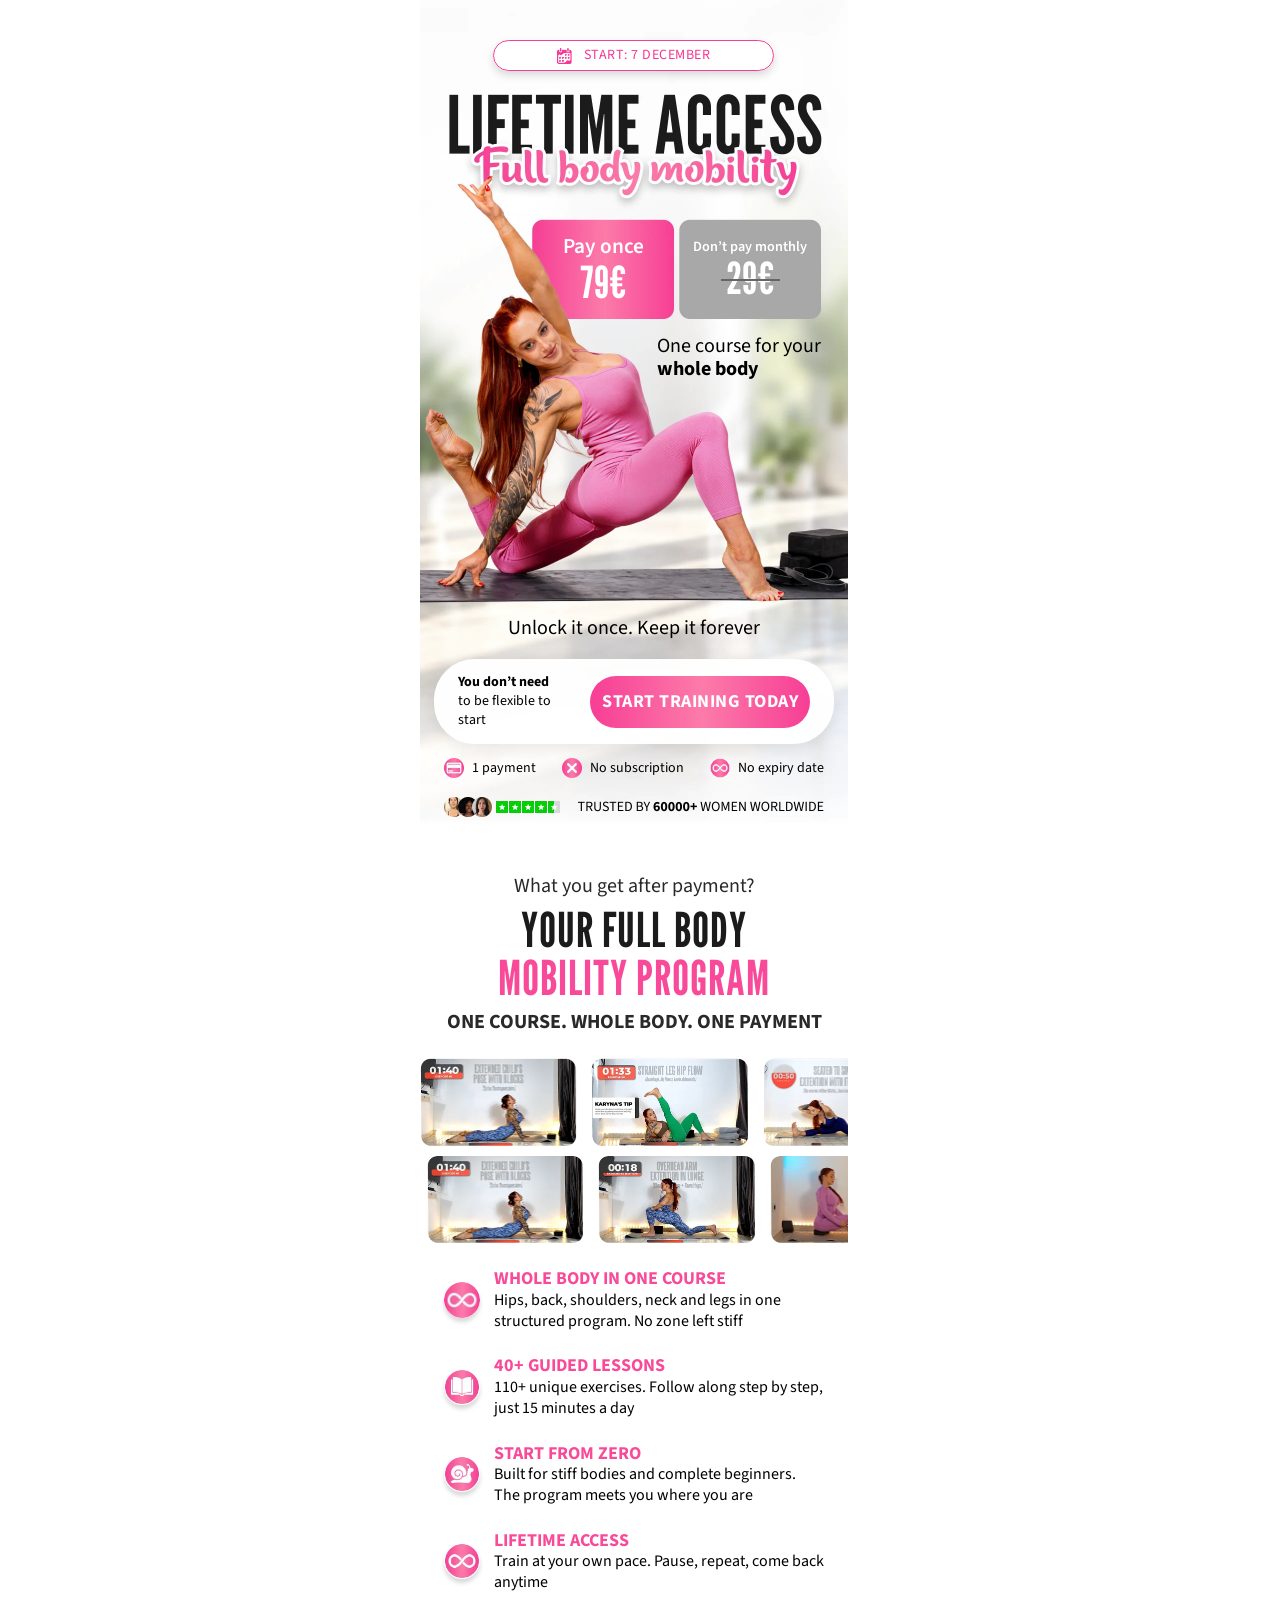
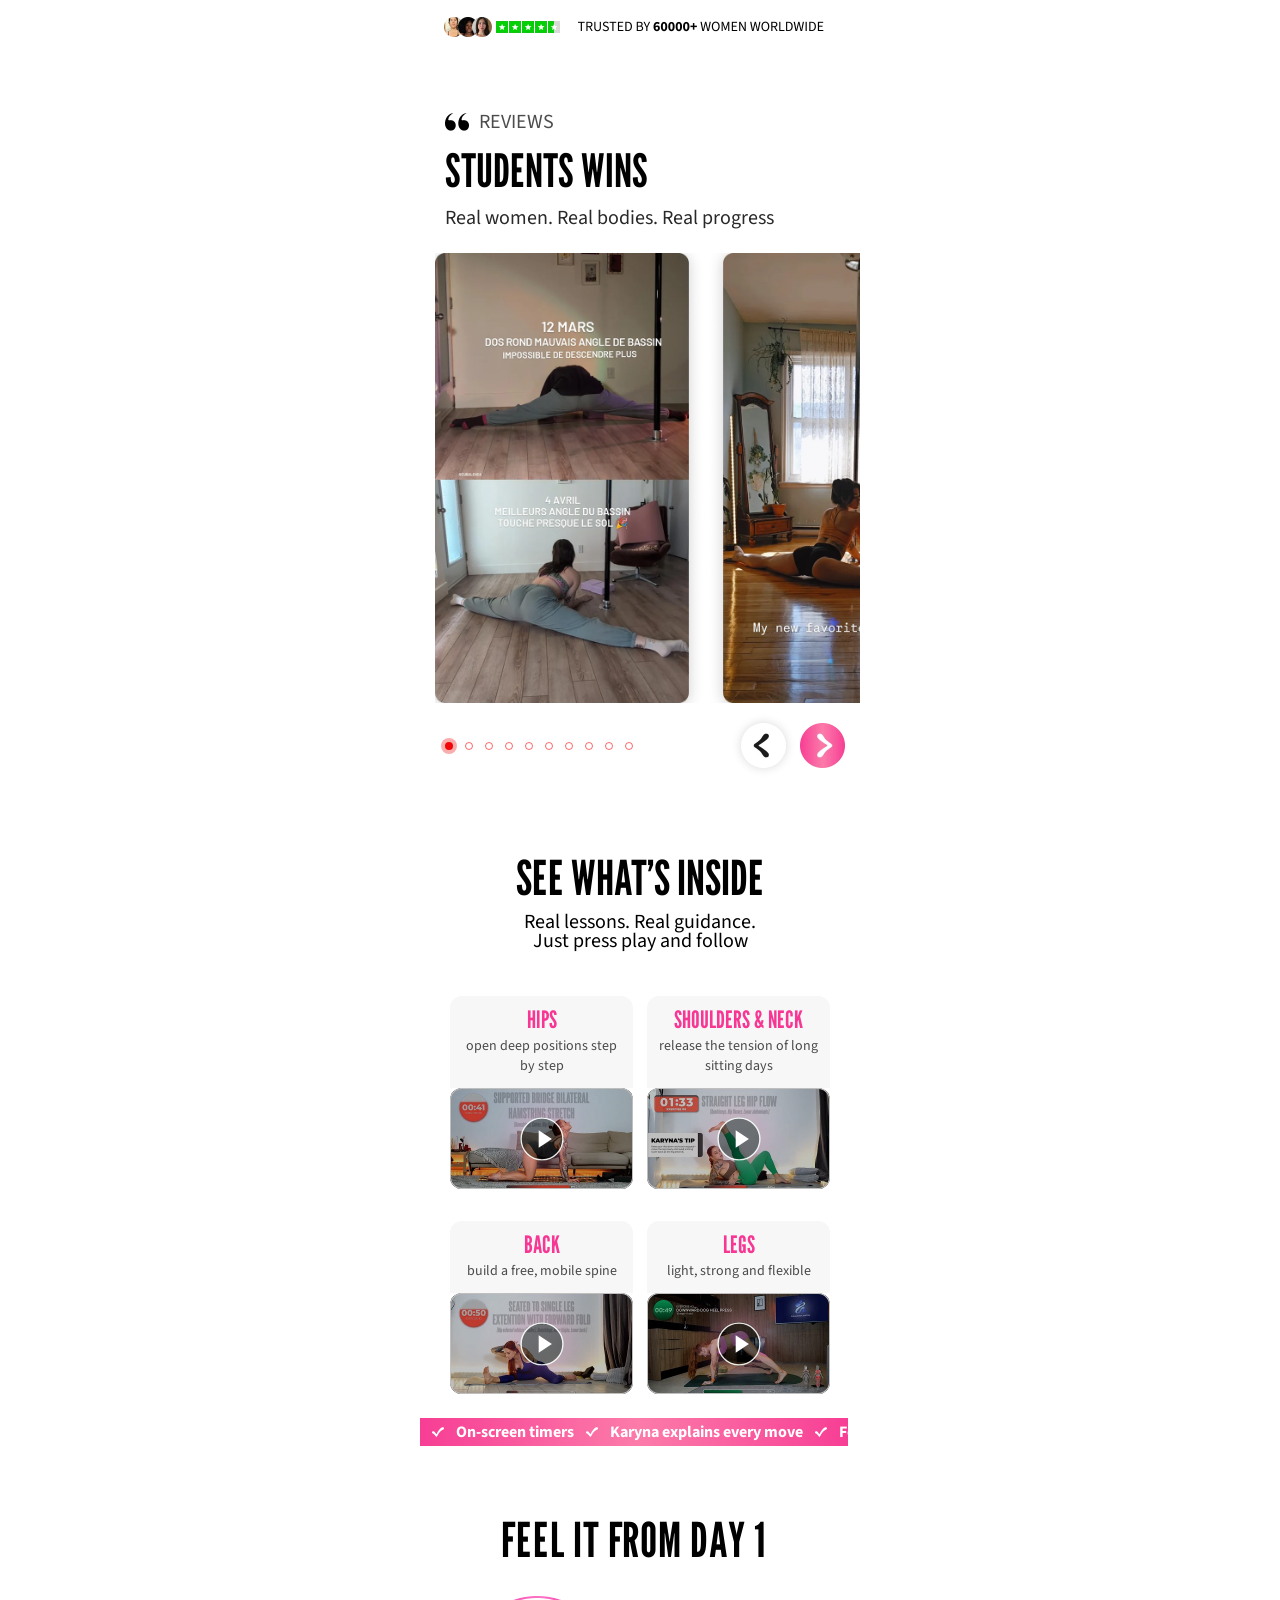
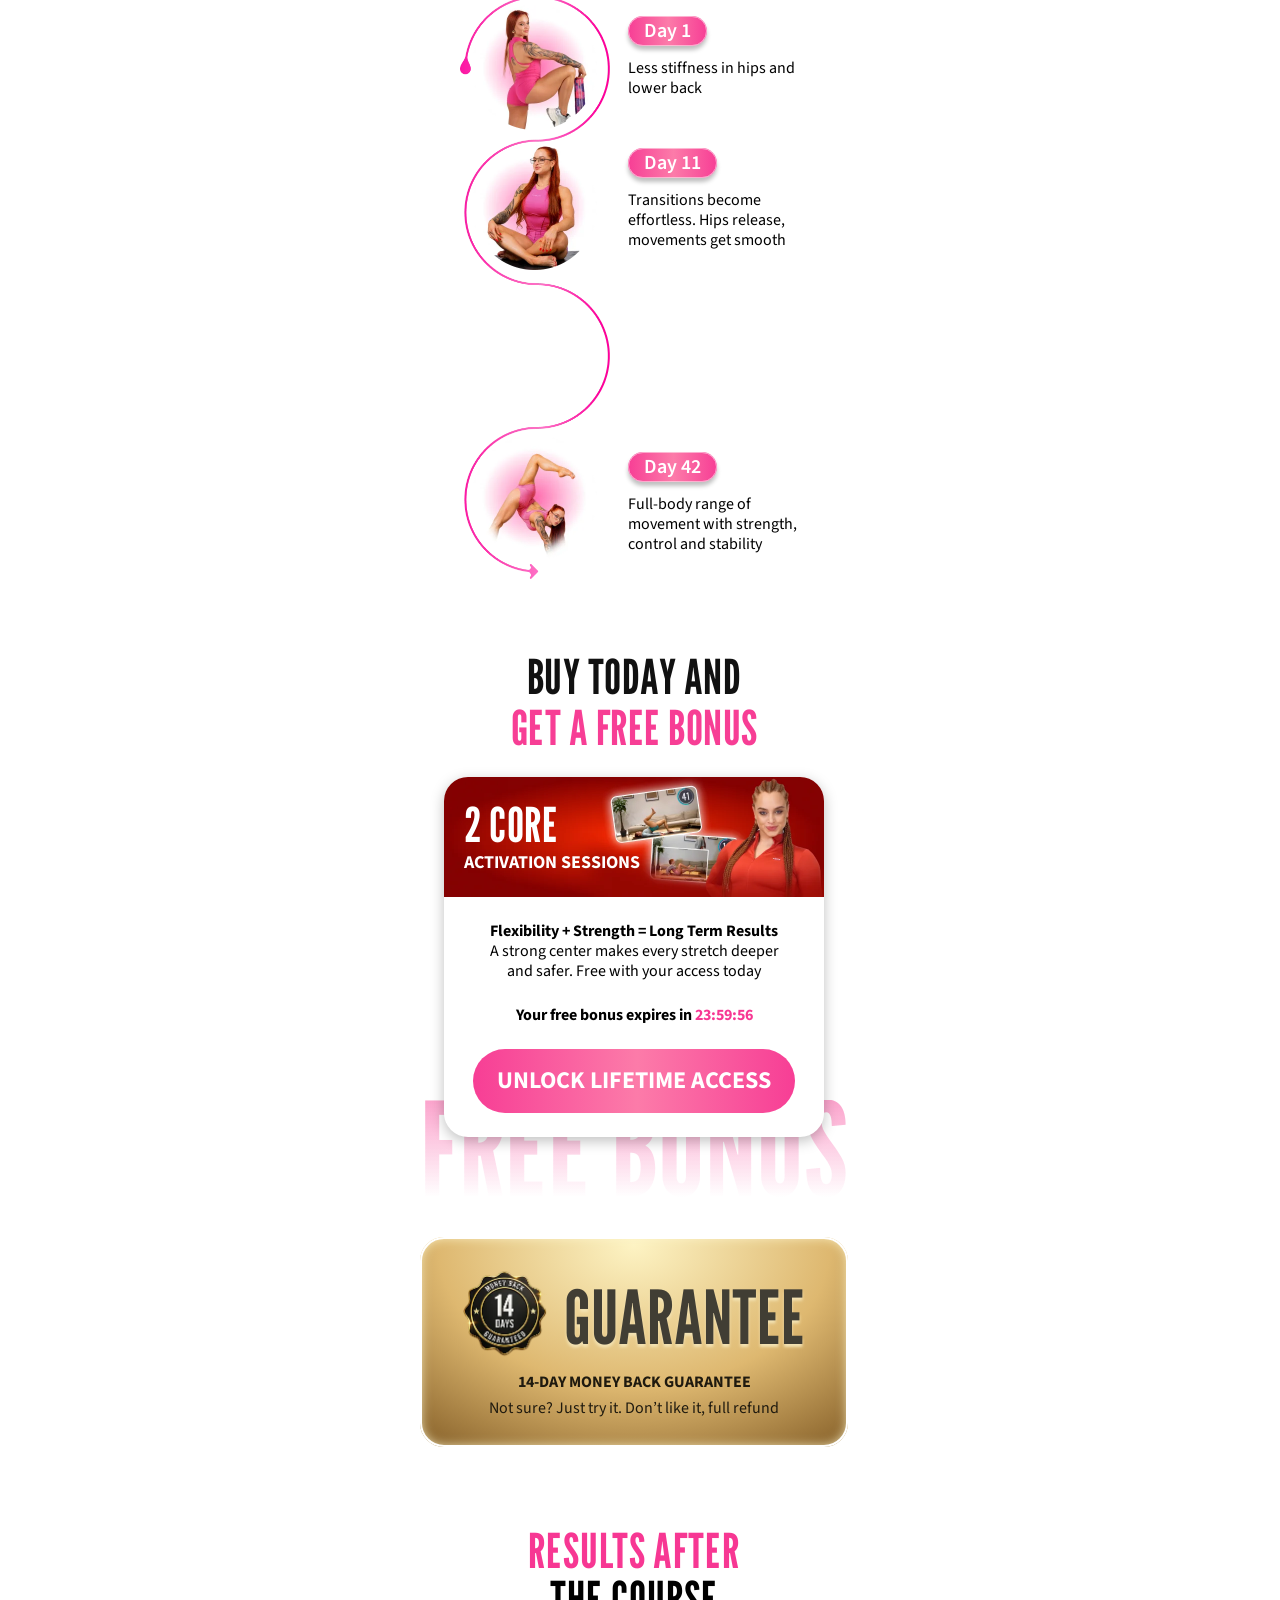
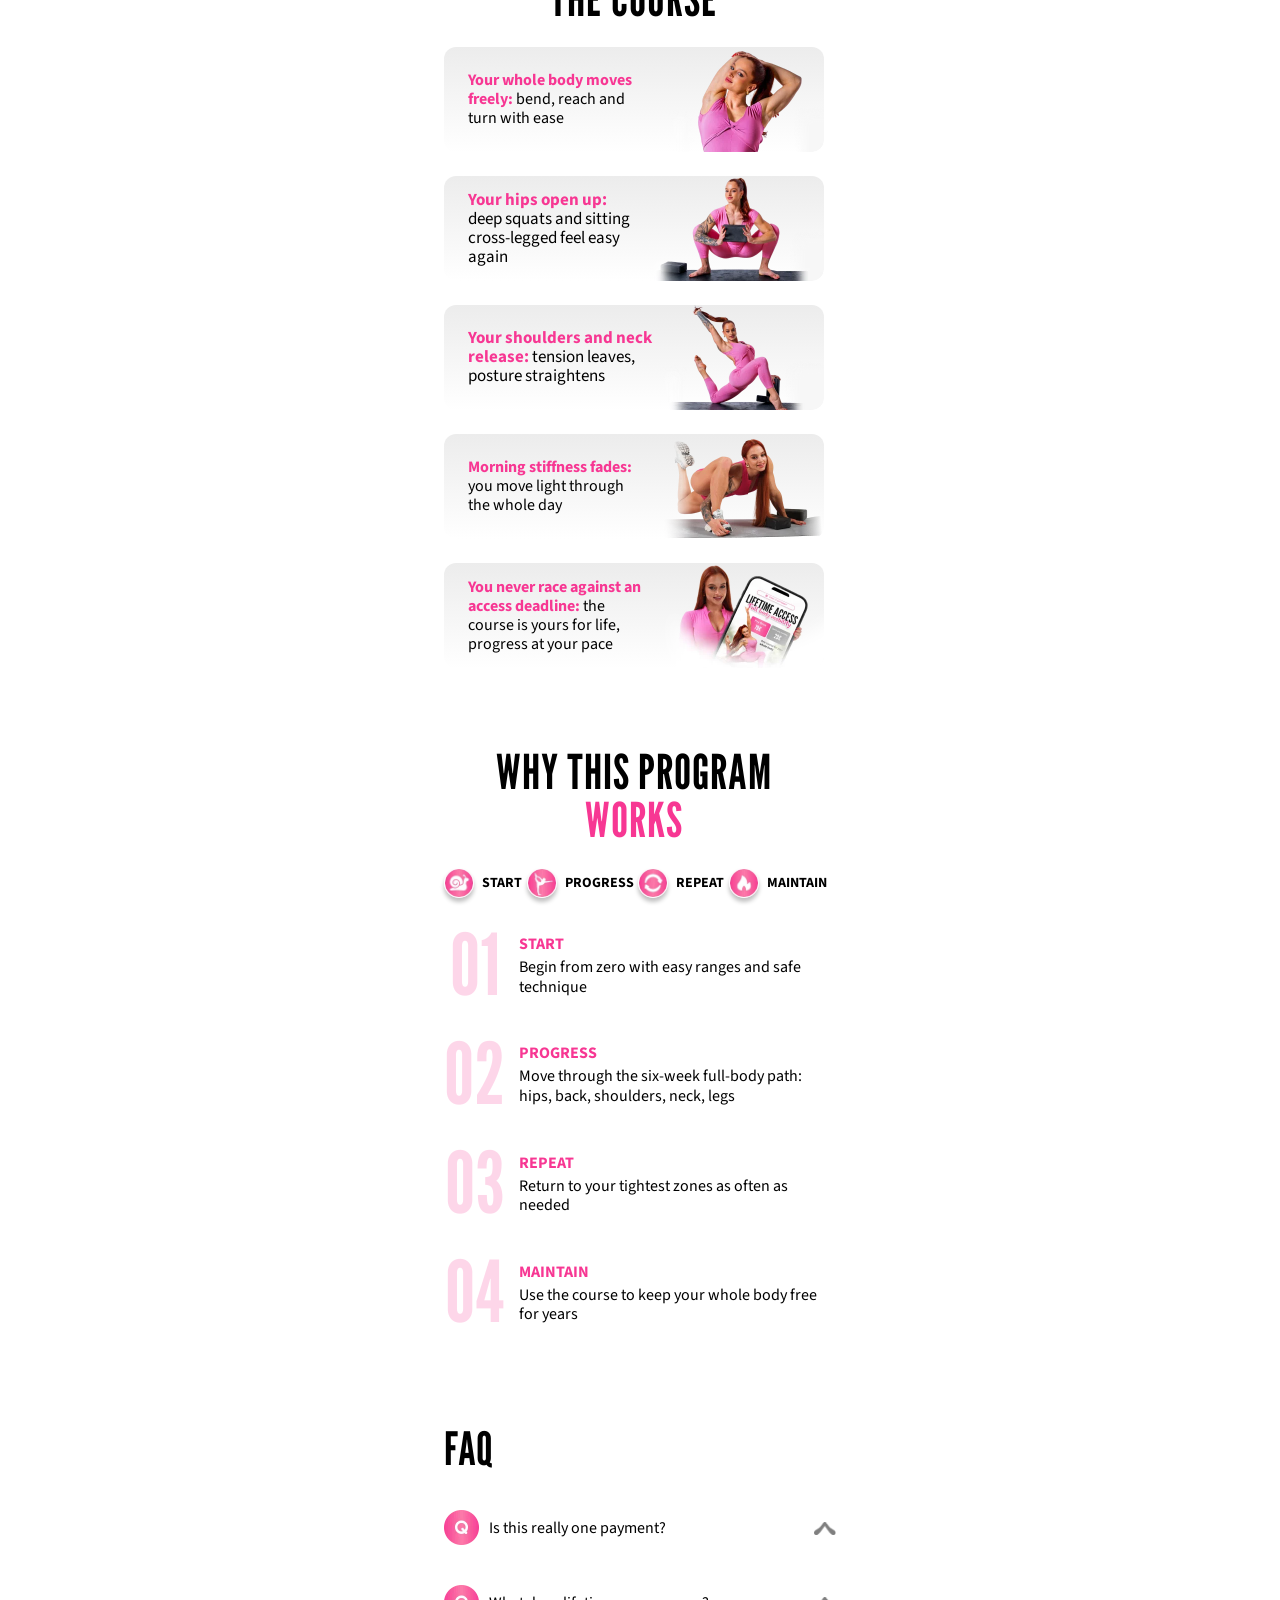
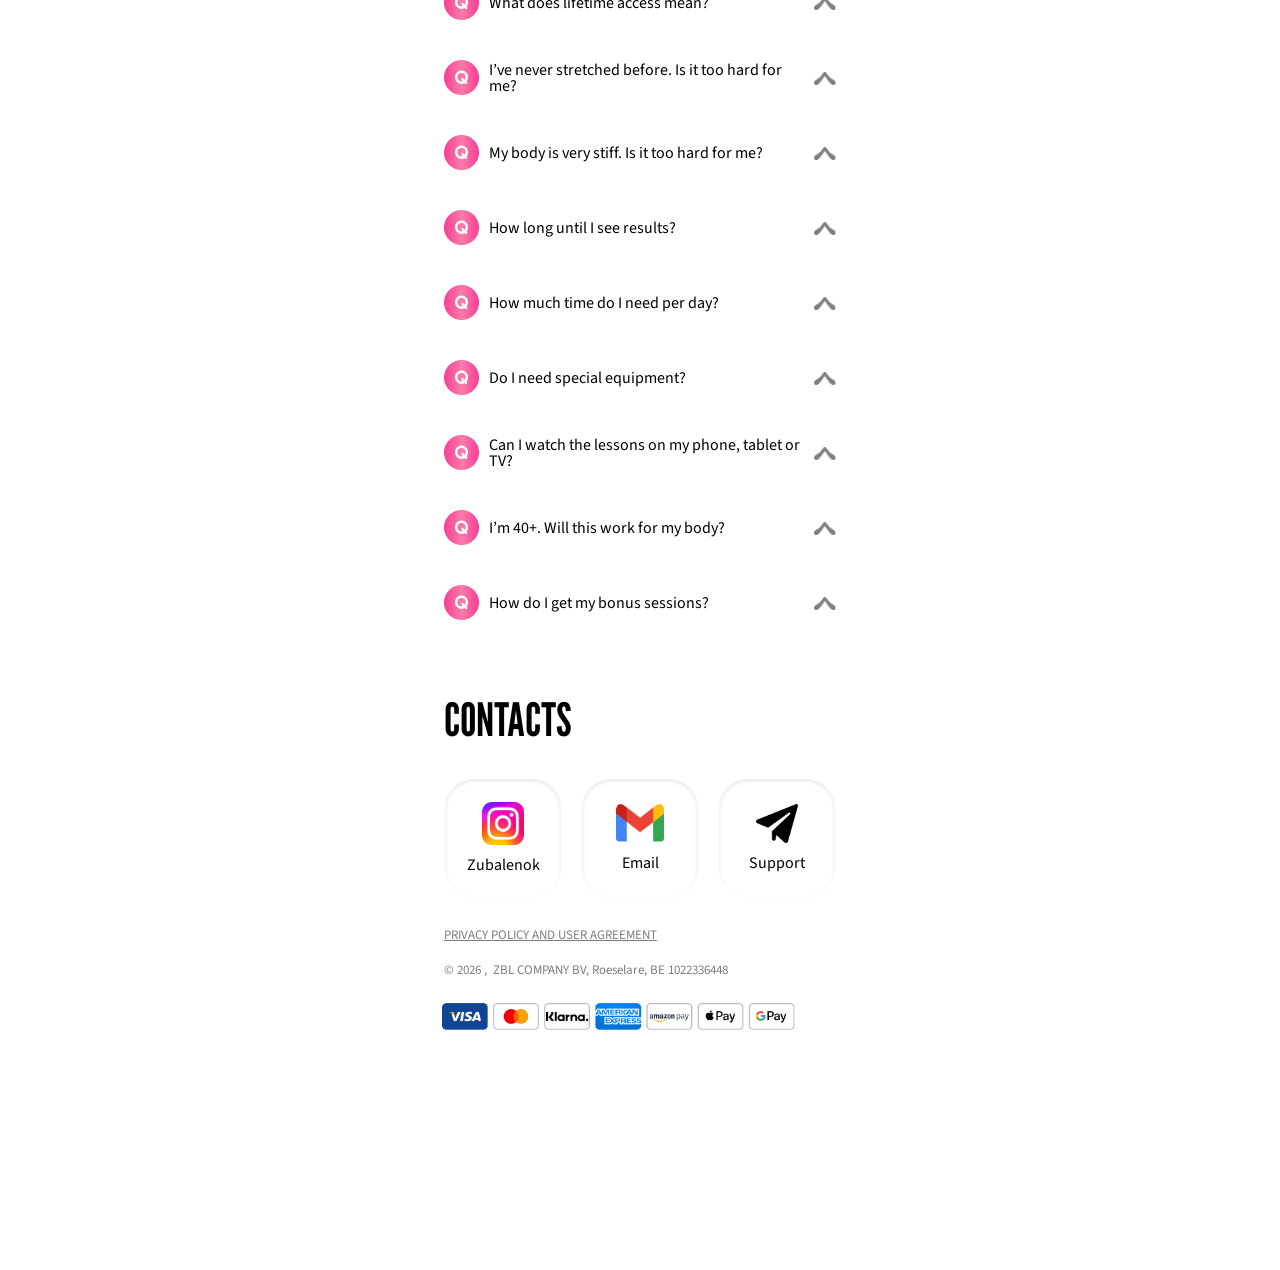
==== commit 6ed1c745: "fddf" ====
--- a/index.html
+++ b/index.html
@@ -1155,7 +1155,7 @@
 
                 window.addEventListener('scroll', () => {
                     // Перевіряємо, скільки проскролено
-                    if (window.scrollY >= 400) {
+                    if (window.scrollY >= 600) {
                         footer.classList.add('active');
                     } else {
                         footer.classList.remove('active');
--- a/css/main.css
+++ b/css/main.css
@@ -971,8 +971,8 @@
 /* Червоний банер із фоном img6.webp */
 .s5-card-top {
   width: 100%;
-  height: 155px;
-  background: url('../images/img6.webp') center center / cover no-repeat;
+  height: 120px;
+  background: url('../images/img6.webp') center center / contain no-repeat;
   display: flex;
   flex-direction: column;
   justify-content: center;
@@ -1089,8 +1089,9 @@
 .s6-card {
   width: 428px;
   padding: 26.87px;
-  background: radial-gradient(ellipse 117.78% 79.92% at 50.00% 4.04%, #FDF3C3 0%, #DEB870 57%, #8B652D 100%);
-  box-shadow: inset 0px 0px 12.09px #FEF8D1;
+  background: radial-gradient(79.92% 117.78% at 50% 4.04%, #FDF3C3 0%, #DEB870 57.21%, #8B652D 100%);
+box-shadow: 0 0 12.09px 0 #FEF8D1 inset;
+
   border-radius: 24px;
   outline: 2.24px solid #ffffff;
   outline-offset: -2.24px;
@@ -1122,7 +1123,7 @@
   font-weight: 400;
   text-transform: uppercase;
   line-height: 91.73px;
-  text-shadow: 0px 3px 3px #9A6E2F;
+  text-shadow: 0px 3px 3px #F3E3B4;
   text-align: center;
 }
 
@@ -1676,7 +1677,7 @@
   .s5 { width: 100vw; padding: 9.35vw 0 14.02vw; }
   .s5-header { font-size: 11.21vw; letter-spacing: 0.12vw; margin-bottom: 5.61vw; }
   .s5-card { width: 88.79vw; border-radius: 5.61vw; }
-  .s5-card-top { height: 36.21vw; padding-left: 4.67vw; }
+  .s5-card-top { padding-left: 4.67vw; height: 28.5vw; }
   .s5-top-title { font-size: 11.21vw; letter-spacing: 0.12vw; }
   .s5-top-subtitle { font-size: 4.21vw; margin-top: 0.93vw; }
   .s5-card-body { padding: 5.61vw; gap: 5.61vw; }
@@ -1751,7 +1752,7 @@
   .countdown-timer-wrap { gap: 1.40vw; }
   
   .footer-bg { transform: translateY(35.05vw); }
-  .footer { width: 100vw; padding: 5.61vw 5.61vw 11.68vw 5.61vw; border-top-left-radius: 5.61vw; border-top-right-radius: 5.61vw; }
+  .footer { width: 100vw; padding: 5.61vw 5.61vw; border-top-left-radius: 5.61vw; border-top-right-radius: 5.61vw; }
   .footer-container { gap: 5.61vw; }
   .footer .countdown-label { width: 45.79vw; font-size: 3.74vw; line-height: 4.21vw; letter-spacing: 0.30vw; }
   .timer-box { padding: 2.34vw 1.87vw; max-height: 8.88vw; border-radius: 3.27vw; font-size: 4.21vw; letter-spacing: 0.34vw; min-width: 8.88vw; }
